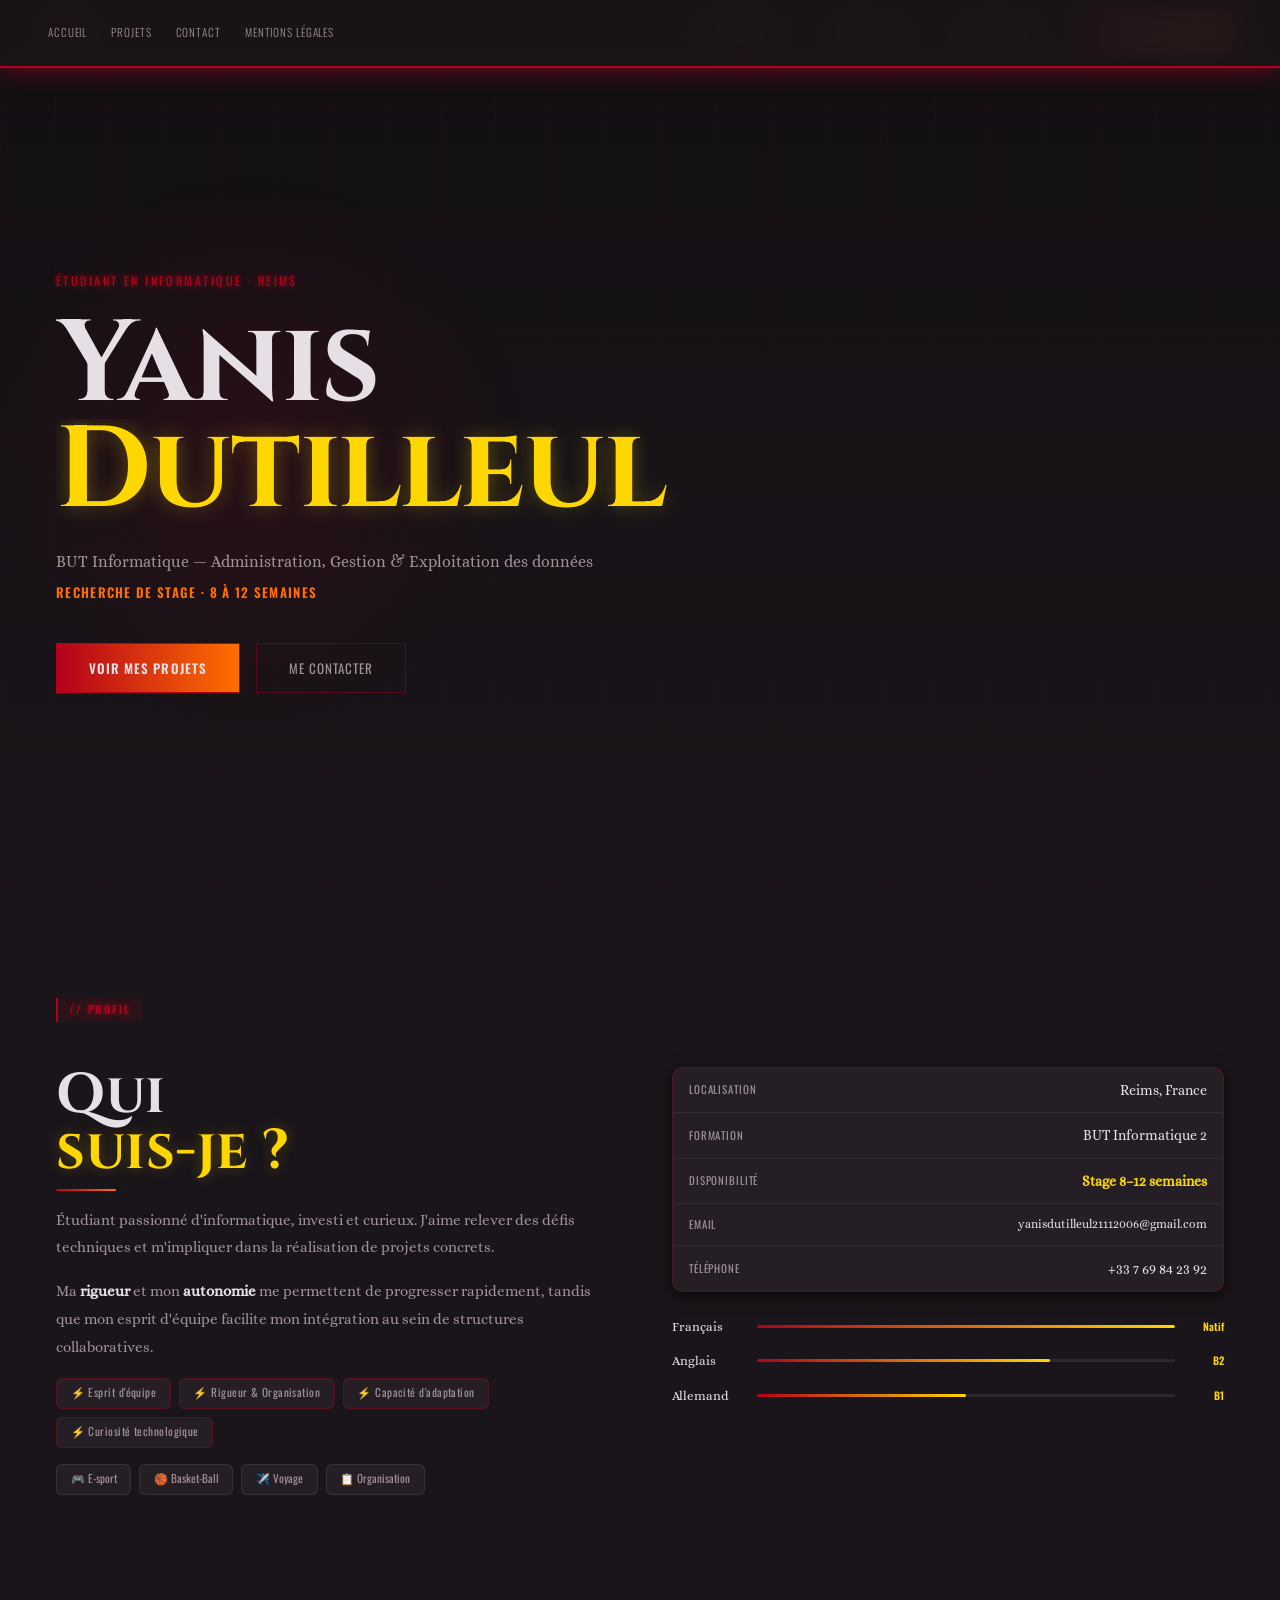
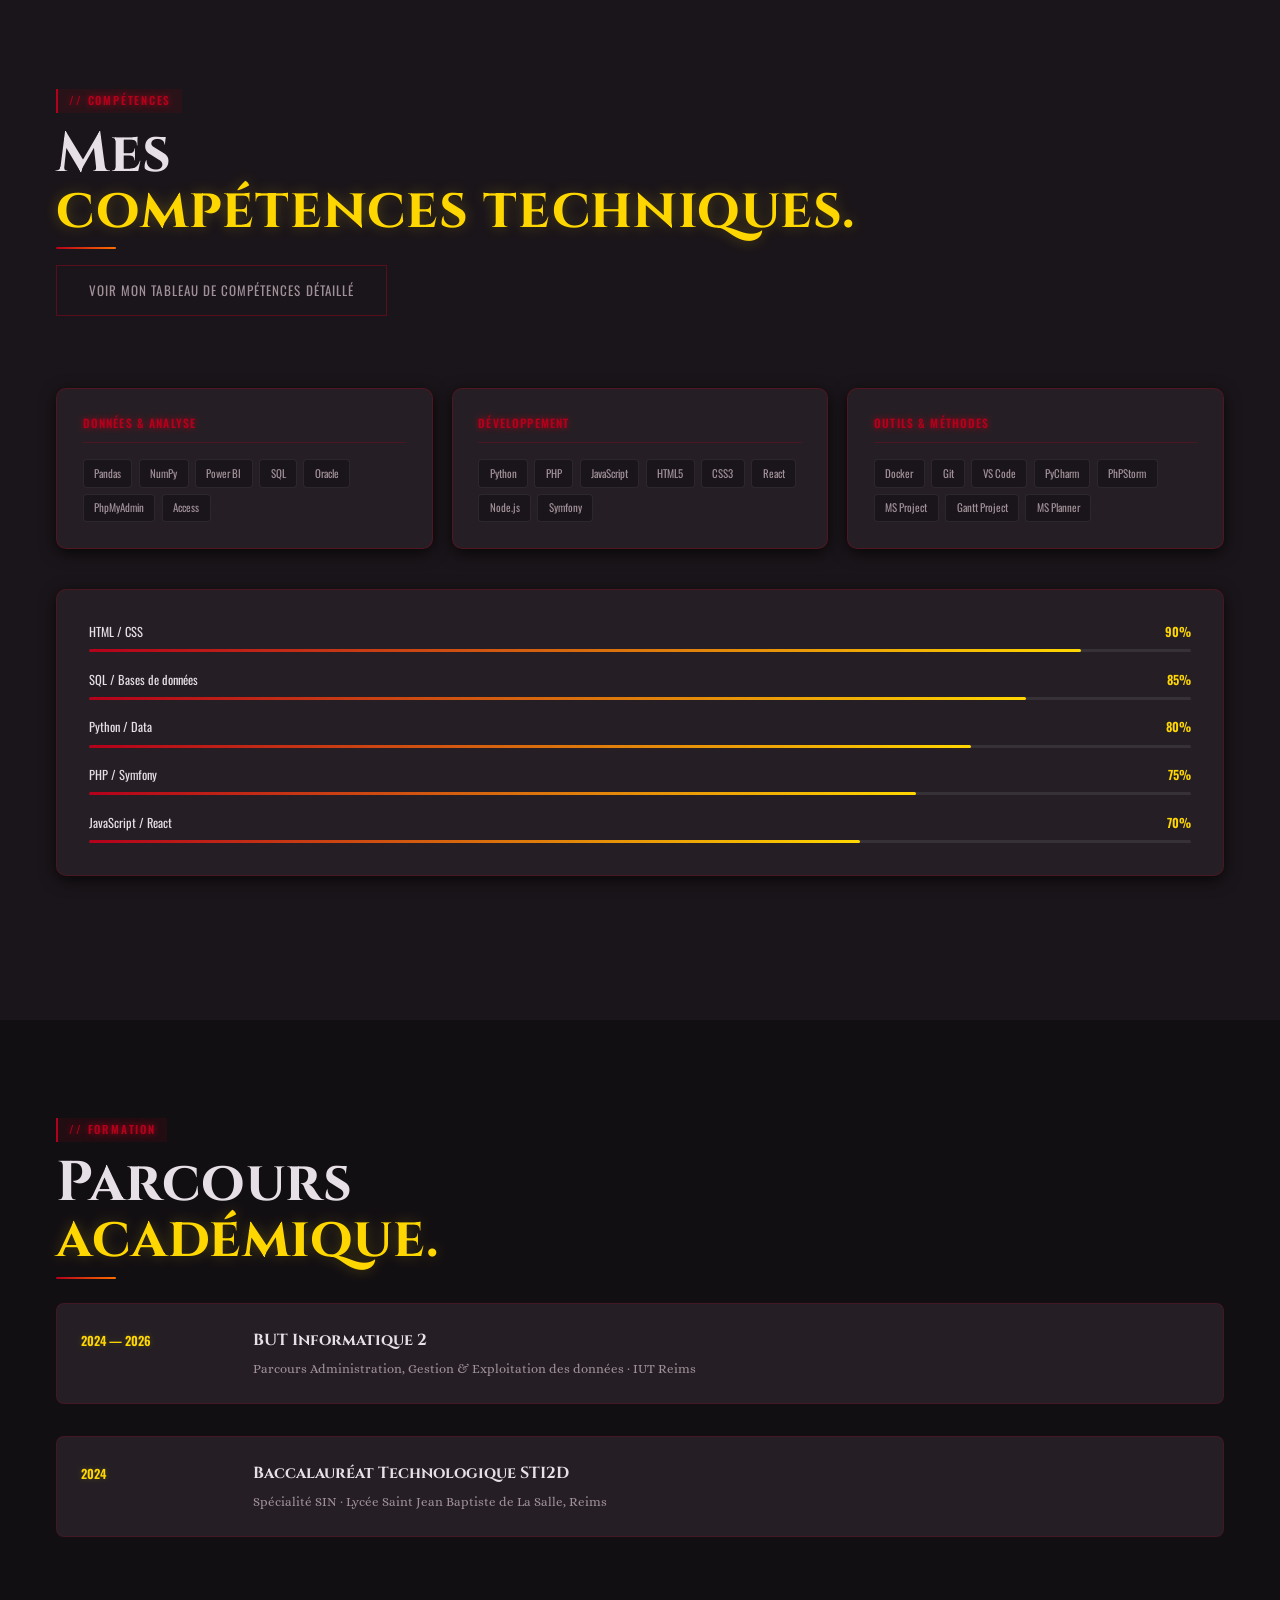
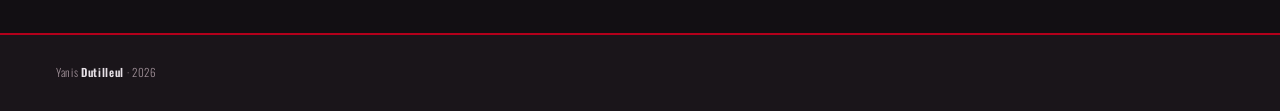
==== index.html @ 41f5558a "Update index.html" ====
<!DOCTYPE html>
<html lang="fr">
<head>
  <meta charset="UTF-8" />
  <meta name="google-site-verification" content="TmmiE5WnkHJF2FdghV4OZSdoodd4v6s-AmvVGoYvjyQ" />
  <meta name="viewport" content="width=device-width, initial-scale=1.0" />
  <title>Yanis Dutilleul — Accueil</title>
  <link href="https://fonts.googleapis.com/css2?family=Cinzel:wght@400;700&family=Oswald:wght@300;400;600&family=Alice&display=swap" rel="stylesheet" />
  <link rel="icon" type="image/x-icon" href="Logo Yanis-Photoroom.png">
  <link rel="stylesheet" href="style.css" />
</head>
<body>

  <!-- MOBILE NAV -->
  <div class="mobile-nav" id="mobileNav">
    <button class="mobile-close" id="mobileClose">✕</button>
    <a href="index.html" class="active">Accueil</a>
    <a href="projets.html">Projets</a>
    <a href="contact.html">Contact</a>
  </div>

  <!-- NAV -->
  <nav id="navbar">
    <a href="index.html" class="nav-logo">YD</a>
    <ul class="nav-links">
      <li><a href="index.html" class="active">Accueil</a></li>
      <li><a href="projets.html">Projets</a></li>
      <li><a href="contact.html">Contact</a></li>
    </ul>
    <a href="contact.html" class="nav-cta">Me recruter</a>
    <button class="hamburger" id="hamburger" aria-label="Menu">
      <span></span><span></span><span></span>
    </button>
  </nav>

  <!-- ═══ HERO ═══ -->
  <section id="hero">
    <div class="hero-inner">
      <p class="hero-kicker">Étudiant en informatique · Reims</p>
      <h1>
        <span class="line-wrap"><span class="reveal-word">Yanis</span></span>
        <span class="line-wrap"><span class="reveal-word delay-1">Dutilleul</span></span>
      </h1>
      <p class="hero-role">BUT Informatique — Administration, Gestion &amp; Exploitation des données</p>
      <p class="hero-seek">Recherche de stage · 8 à 12 semaines</p>
      <div class="hero-actions">
        <a href="projets.html" class="btn-fill">Voir mes projets</a>
        <a href="contact.html" class="btn-outline">Me contacter</a>
      </div>
    </div>
  </section>

  <!-- ═══ PROFIL ═══ -->
  <section id="about">
    <div class="section-tag">// Profil</div>
    <div class="about-grid">
      <div class="about-left reveal">
        <h2>Qui<br><em>suis-je ?</em></h2>
        <p>Étudiant passionné d'informatique, investi et curieux. J'aime relever des défis techniques et m'impliquer dans la réalisation de projets concrets.</p>
        <p>Ma <strong>rigueur</strong> et mon <strong>autonomie</strong> me permettent de progresser rapidement, tandis que mon esprit d'équipe facilite mon intégration au sein de structures collaboratives.</p>
        <div class="soft-skills">
          <span>⚡ Esprit d'équipe</span>
          <span>⚡ Rigueur &amp; Organisation</span>
          <span>⚡ Capacité d'adaptation</span>
          <span>⚡ Curiosité technologique</span>
        </div>
        <div class="interests">
          <span>🎮 E-sport</span>
          <span>🏀 Basket-Ball</span>
          <span>✈️ Voyage</span>
          <span>📋 Organisation</span>
        </div>
      </div>

      <div class="about-right reveal">
        <div class="info-table">
          <div class="info-row">
            <span class="info-k">Localisation</span>
            <span class="info-v">Reims, France</span>
          </div>
          <div class="info-row">
            <span class="info-k">Formation</span>
            <span class="info-v">BUT Informatique 2</span>
          </div>
          <div class="info-row">
            <span class="info-k">Disponibilité</span>
            <span class="info-v gold">Stage 8–12 semaines</span>
          </div>
          <div class="info-row">
            <span class="info-k">Email</span>
            <span class="info-v small">yanisdutilleul21112006@gmail.com</span>
          </div>
          <div class="info-row">
            <span class="info-k">Téléphone</span>
            <span class="info-v">+33 7 69 84 23 92</span>
          </div>
        </div>
        <div class="langs">
          <div class="lang-row">
            <span>Français</span>
            <div class="lang-track"><div class="lang-bar" data-w="100"></div></div>
            <span class="lang-lvl">Natif</span>
          </div>
          <div class="lang-row">
            <span>Anglais</span>
            <div class="lang-track"><div class="lang-bar" data-w="70"></div></div>
            <span class="lang-lvl">B2</span>
          </div>
          <div class="lang-row">
            <span>Allemand</span>
            <div class="lang-track"><div class="lang-bar" data-w="50"></div></div>
            <span class="lang-lvl">B1</span>
          </div>
        </div>
      </div>
    </div>
  </section>

  <!-- ═══ COMPÉTENCES ═══ -->
  <section id="skills">
    <div class="section-tag">// Compétences</div>
    <h2 class="reveal">Mes<br><em>compétences techniques.</em></h2>
    <a href="https://docs.google.com/spreadsheets/d/1V5MSTwOdySupA17iOOHL-KxqkTmcdY-EEjulKrXPCmY/edit?usp=sharing" target="_blank" class="btn-outline reveal" style="margin-bottom: 2.5rem; display: inline-block;">Voir mon tableau de compétences détaillé</a>
    <div class="skills-grid">
      <div class="skill-bloc reveal">
        <div class="skill-bloc-title">Données &amp; Analyse</div>
        <div class="tags-wrap">
          <span>Pandas</span><span>NumPy</span><span>Power BI</span>
          <span>SQL</span><span>Oracle</span><span>PhpMyAdmin</span><span>Access</span>
        </div>
      </div>
      <div class="skill-bloc reveal">
        <div class="skill-bloc-title">Développement</div>
        <div class="tags-wrap">
          <span>Python</span><span>PHP</span><span>JavaScript</span>
          <span>HTML5</span><span>CSS3</span><span>React</span>
          <span>Node.js</span><span>Symfony</span>
        </div>
      </div>
      <div class="skill-bloc reveal">
        <div class="skill-bloc-title">Outils &amp; Méthodes</div>
        <div class="tags-wrap">
          <span>Docker</span><span>Git</span><span>VS Code</span>
          <span>PyCharm</span><span>PhPStorm</span><span>MS Project</span>
          <span>Gantt Project</span><span>MS Planner</span>
        </div>
      </div>
    </div>
    <div class="bars reveal">
      <div class="bar-item">
        <div class="bar-meta"><span>HTML / CSS</span><span class="bar-pct">90%</span></div>
        <div class="bar-track"><div class="bar-fill" data-w="90"></div></div>
      </div>
      <div class="bar-item">
        <div class="bar-meta"><span>SQL / Bases de données</span><span class="bar-pct">85%</span></div>
        <div class="bar-track"><div class="bar-fill" data-w="85"></div></div>
      </div>
      <div class="bar-item">
        <div class="bar-meta"><span>Python / Data</span><span class="bar-pct">80%</span></div>
        <div class="bar-track"><div class="bar-fill" data-w="80"></div></div>
      </div>
      <div class="bar-item">
        <div class="bar-meta"><span>PHP / Symfony</span><span class="bar-pct">75%</span></div>
        <div class="bar-track"><div class="bar-fill" data-w="75"></div></div>
      </div>
      <div class="bar-item">
        <div class="bar-meta"><span>JavaScript / React</span><span class="bar-pct">70%</span></div>
        <div class="bar-track"><div class="bar-fill" data-w="70"></div></div>
      </div>
    </div>
  </section>

  <!-- ═══ FORMATION ═══ -->
  <section id="formation">
    <div class="section-tag">// Formation</div>
    <h2 class="reveal">Parcours<br><em>académique.</em></h2>
    <div class="form-list">
      <div class="form-item reveal">
        <span class="form-year">2024 — 2026</span>
        <div>
          <div class="form-title">BUT Informatique 2</div>
          <div class="form-sub">Parcours Administration, Gestion &amp; Exploitation des données · IUT Reims</div>
        </div>
      </div>
      <div class="form-item reveal">
        <span class="form-year">2024</span>
        <div>
          <div class="form-title">Baccalauréat Technologique STI2D</div>
          <div class="form-sub">Spécialité SIN · Lycée Saint Jean Baptiste de La Salle, Reims</div>
        </div>
      </div>
    </div>
  </section>

  <!-- FOOTER -->
  <footer>
    <span>Yanis <strong>Dutilleul</strong> · 2026</span>
    <nav class="footer-nav">
      <a href="index.html">Accueil</a>
      <a href="projets.html">Projets</a>
      <a href="contact.html">Contact</a>
      <a href="#" id="openLegal">Mentions Légales</a>
    </nav>
  </footer>

  <!-- MODAL MENTIONS LÉGALES -->
  <div class="modal-overlay" id="legalModal">
    <div class="modal-content">
      <button class="modal-close" id="closeLegal">✕</button>
      <h2>Éditeur du site</h2>
      <p><strong>Nom :</strong> Yanis Dutilleul</p>
      <p><strong>Adresse e-mail :</strong> yanisdutilleul21112006@gmail.com</p>
      <p><strong>Statut :</strong> Étudiant</p>

      <h2>Hébergement</h2>
      <p>Ce site est hébergé par <strong>Vercel Inc.</strong></p>
      <p><strong>Adresse :</strong> 440 N Barranca Ave #4133, Covina, CA 91723, USA</p>
      <p><strong>Site web :</strong> <a href="https://yanis-dut.vercel.app" target="_blank">yanis-dut.vercel.app</a></p>

      <h2>Propriété intellectuelle</h2>
      <p>L'ensemble de ce site relève de la législation française et internationale sur le droit d'auteur et la propriété intellectuelle. Tous les droits de reproduction sont réservés.</p>

      <h2>Données personnelles</h2>
      <p>Ce site ne collecte aucune donnée personnelle identifiable de ses visiteurs. Aucune information n'est stockée à des fins de suivi ou d'analyse.</p>
    </div>
  </div>

  <script src="script.js"></script>
</body>
</html>
---- style.css ----
/* ════════════════════════════════════
   YANIS DUTILLEUL — style.css
   Palette : Lost Ark (rouge, doré, fond sombre)
════════════════════════════════════ */

*, *::before, *::after { box-sizing: border-box; margin: 0; padding: 0; }

:root {
  --primary:   #b3001b;
  --gold:      #ffd700;
  --accent:    #ff6f00;
  --bg:        #120f13; /* Dark background */
  --card:      #1a151a; /* Slightly lighter dark for cards */
  --input-bg:  #251f25; /* Even lighter dark for inputs */
  --border:    #b3001b;
  --text:      #e6e0e6;
  --muted:     #a09098;
  --shadow:    rgba(0,0,0,0.7); /* Dark shadow */
  --cinzel:    'Cinzel', serif;
  --oswald:    'Oswald', sans-serif;
  --alice:     'Alice', serif;

  /* Alpha colors based on primary */
  --primary-alpha-03: rgba(179,0,27,.03);
  --primary-alpha-04: rgba(179,0,27,.04);
  --primary-alpha-06: rgba(179,0,27,.06);
  --primary-alpha-08: rgba(179,0,27,.08);
  --primary-alpha-10: rgba(179,0,27,.1);
  --primary-alpha-12: rgba(179,0,27,.12);
  --primary-alpha-15: rgba(179,0,27,.15);
  --primary-alpha-20: rgba(179,0,27,.2);
  --primary-alpha-25: rgba(179,0,27,.25);
  --primary-alpha-30: rgba(179,0,27,.3);
  --primary-alpha-35: rgba(179,0,27,.35);
  --primary-alpha-40: rgba(179,0,27,.4);
  --primary-alpha-45: rgba(179,0,27,.45);
  --primary-alpha-80: rgba(179,0,27,.8);

  /* Alpha colors based on gold */
  --gold-alpha-08: rgba(255,215,0,.08);
  --gold-alpha-10: rgba(255,215,0,.1);
  --gold-alpha-15: rgba(255,215,0,.15);
  --gold-alpha-20: rgba(255,215,0,.2);
  --gold-alpha-25: rgba(255,215,0,.25);
  --gold-alpha-30: rgba(255,215,0,.3);
  --gold-alpha-35: rgba(255,215,0,.35);
  --gold-alpha-60: rgba(255,215,0,.6);

  /* Alpha colors based on accent */
  --accent-alpha-08: rgba(255,111,0,.08);
  --accent-alpha-10: rgba(255,111,0,.1);
  --accent-alpha-15: rgba(255,111,0,.15);
  --accent-alpha-25: rgba(255,111,0,.25);

  /* Alpha colors based on text/white */
  --text-alpha-06: rgba(255,255,255,.06);
  --text-alpha-08: rgba(255,255,255,.08);
  --text-alpha-10: rgba(255,255,255,.1);
  --text-alpha-90: rgba(255,255,255,.9);

  /* Alpha colors based on black */
  --black-alpha-15: rgba(0,0,0,.15);
  --black-alpha-20: rgba(0,0,0,.2);
  --black-alpha-30: rgba(0,0,0,.3);
  --black-alpha-50: rgba(0,0,0,.5);
  --black-alpha-60: rgba(0,0,0,.6);
  --black-alpha-70: rgba(0,0,0,.7);
  --black-alpha-80: rgba(0,0,0,.8);

  /* Specific component colors */
  --body-overlay-gradient: radial-gradient(ellipse 80% 60% at 50% 0%, var(--primary-alpha-08) 0%, transparent 60%);
  --nav-bg: #1a1418ee;
  --nav-shadow: 0 2px 24px var(--primary-alpha-30);
  --nav-link-color: #d4c8cc;
  --nav-link-hover-bg: var(--primary-alpha-10);
  --cta-text-color: #fff;

  --hero-bg-gradient: linear-gradient(180deg, var(--bg) 0%, var(--card) 100%);
  --hero-halo-gradient: radial-gradient(circle, var(--primary-alpha-12) 0%, transparent 65%);
  --hero-grid-image: linear-gradient(var(--primary-alpha-04) 1px, transparent 1px), linear-gradient(90deg, var(--primary-alpha-04) 1px, transparent 1px);

  --section-tag-bg: var(--primary-alpha-10);

  --info-table-border: var(--primary-alpha-30);
  --info-row-border: var(--text-alpha-06);
  --track-bg: var(--text-alpha-08);

  --soft-skills-border: var(--primary-alpha-35);
  --interests-border: var(--text-alpha-08);

  --proj-item-border: var(--primary-alpha-25);
  --proj-item-hover-bg: var(--primary-alpha-04);
  --proj-num-color: var(--primary-alpha-20);

  --ptag-primary-bg: var(--primary-alpha-15);
  --ptag-primary-border: var(--primary-alpha-30);
  --ptag-gold-bg: var(--gold-alpha-10);
  --ptag-gold-border: var(--gold-alpha-25);
  --ptag-accent-bg: var(--accent-alpha-10);
  --ptag-accent-border: var(--accent-alpha-25);

  --proj-stack-border: var(--text-alpha-10);

  --skill-bloc-border: var(--primary-alpha-30);
  --skill-bloc-hover-shadow: 0 6px 24px var(--primary-alpha-25);
  --skill-bloc-title-border: var(--primary-alpha-25);
  --tags-wrap-border: var(--text-alpha-08);

  --bars-border: var(--primary-alpha-25);

  --formation-border-top: var(--primary-alpha-25);
  --form-item-border: var(--primary-alpha-20);

  --contact-halo-gradient: radial-gradient(circle at 50% 50%, var(--primary-alpha-06) 0%, transparent 65%);
  --cta-link-border: var(--primary-alpha-35);
  --cta-link-primary-hover-shadow: 0 6px 20px var(--primary-alpha-45);

  --page-header-bg-gradient: linear-gradient(180deg, var(--bg) 0%, var(--card) 100%);
  --page-header-grid-image: linear-gradient(var(--primary-alpha-04) 1px, transparent 1px), linear-gradient(90deg, var(--primary-alpha-04) 1px, transparent 1px);
  --page-header-halo-gradient: radial-gradient(circle, var(--primary-alpha-10) 0%, transparent 65%);
  --page-header-border-bottom: var(--primary-alpha-25);

  --proj-card-img-border: var(--primary-alpha-30);
  --proj-card-img-shadow: 0 8px 32px var(--black-alpha-60);
  --proj-card-img-filter: brightness(.9);
  --proj-card-img-hover-filter: brightness(1);
  --proj-card-img-overlay-gradient: linear-gradient(180deg, transparent 50%, var(--primary-alpha-35) 100%);
  --proj-card-num-color: var(--text-alpha-90);
  --proj-card-num-shadow: 0 2px 8px var(--black-alpha-80);

  --cv-frame-border: var(--primary-alpha-35);
  --cv-frame-shadow: 0 12px 40px var(--black-alpha-70);
  --iframe-bg: #fff;
  --cv-frame-overlay-gradient: linear-gradient(180deg, transparent 70%, var(--black-alpha-50) 100%);
  --cv-open-btn-bg: var(--primary-alpha-80);

  --contact-card-border: var(--primary-alpha-20);
  --contact-dispo-border: var(--gold-alpha-20);
  --form-input-border: var(--primary-alpha-25);
  --placeholder-color: rgba(160,144,152,.5);

  --linkedin-color: #0a66c2;
  --linkedin-bg: rgba(10,102,194,.15);
  --linkedin-shadow: 0 0 12px rgba(10,102,194,.25);
  --linkedin-hover-color: #3b8fe8;
}

html { scroll-behavior: smooth; }

body {
  background: var(--bg);
  color: var(--text);
  font-family: var(--alice);
  overflow-x: hidden;
  line-height: 1.6;
  position: relative;
}

/* Overlay texture */
body::before {
  content: '';
  position: fixed; inset: 0;
  background: var(--body-overlay-gradient);
  pointer-events: none; z-index: 0;
}

::-webkit-scrollbar { width: 4px; }
::-webkit-scrollbar-track { background: var(--bg); }
::-webkit-scrollbar-thumb { background: linear-gradient(var(--primary), var(--accent)); border-radius: 2px; }

/* ════════════════════════════════════
   NAVIGATION
════════════════════════════════════ */
nav {
  position: fixed; top: 0; left: 0; right: 0; z-index: 100;
  display: flex;
  align-items: center;
  gap: 1.5rem;
  padding: 0 3rem;
  height: 68px; /* Default height */
  background: var(--nav-bg);
  backdrop-filter: blur(14px);
  border-bottom: 2px solid var(--primary);
  box-shadow: var(--nav-shadow);
  transition: height .3s;
}
nav.scrolled { height: 54px; }

.nav-logo {
  font-family: var(--cinzel); font-size: 1.3rem; font-weight: 700;
  color: var(--primary); text-decoration: none; letter-spacing: .1em;
  text-shadow: 0 0 12px var(--primary);
  white-space: nowrap;
}

.nav-links {
  display: flex; gap: 0; list-style: none;
  justify-content: center;
  margin-left: auto; /* Pousse les liens et les boutons vers la droite */
}
.nav-links li a {
  font-family: var(--oswald); font-size: 1rem; font-weight: 500;
  color: var(--nav-link-color); text-decoration: none;
  letter-spacing: .16em; text-transform: uppercase;
  padding: 0 1.8rem;
  height: 68px; display: flex; align-items: center;
  transition: color .2s, background .2s;
  position: relative;
}
.nav-links li a::after {
  content: ''; position: absolute; bottom: 0; left: 1.8rem; right: 1.8rem;
  height: 2px;
  background: linear-gradient(90deg, var(--primary), var(--accent));
  transform: scaleX(0); transform-origin: center;
  transition: transform .25s ease;
}
.nav-links li a:hover {
  color: var(--text);
  background: var(--nav-link-hover-bg);
}
.nav-links li a.active {
  color: var(--gold);
  text-shadow: 0 0 10px var(--gold-alpha-35);
}
.nav-links li a:hover::after,
.nav-links li a.active::after { transform: scaleX(1); }

.nav-cta {
  font-family: var(--oswald); font-size: .85rem; font-weight: 600;
  letter-spacing: .1em; text-transform: uppercase;
  padding: .65rem 1.5rem;
  background: linear-gradient(90deg, var(--primary), var(--accent)); /* Keep as gradient */
  color: var(--cta-text-color); text-decoration: none;
  border: 1px solid var(--primary);
  white-space: nowrap;
  transition: transform .2s, box-shadow .2s;
}
.nav-cta:hover {
  transform: translateY(-2px);
  box-shadow: 0 6px 18px var(--primary-alpha-50); /* Adjusted alpha */
}

.hamburger {
  display: none; flex-direction: column; gap: 5px;
  background: none; border: none; cursor: pointer; padding: 4px;
}
.hamburger span { width: 22px; height: 2px; background: var(--text); display: block; transition: .3s; }

/* MOBILE NAV */
.mobile-nav {
  position: fixed; inset: 0; background: var(--bg); z-index: 200;
  display: flex; flex-direction: column; align-items: center; justify-content: center;
  gap: 2rem; transform: translateX(100%);
  transition: transform .4s cubic-bezier(.16,1,.3,1);
  border-left: 2px solid var(--border);
}
.mobile-nav.open { transform: translateX(0); }
.mobile-nav a {
  font-family: var(--cinzel); font-size: 1.8rem; font-weight: 700;
  color: var(--text); text-decoration: none; transition: color .2s, text-shadow .2s;
}
.mobile-nav a:hover { color: var(--primary); text-shadow: 0 0 10px var(--primary); }
.mobile-close {
  position: absolute; top: 1.5rem; right: 1.5rem;
  font-size: 1.3rem; color: var(--muted);
  background: none; border: none; cursor: pointer; font-family: var(--oswald);
}

/* ════════════════════════════════════
   HERO
════════════════════════════════════ */
#hero {
  min-height: 100vh;
  display: flex; flex-direction: column; justify-content: center;
  padding: 9rem 3.5rem 5rem;
  position: relative; overflow: hidden;
  background: var(--hero-bg-gradient);
}

/* Halo rouge derrière le nom */
#hero::after {
  content: '';
  position: absolute; left: -50px; top: 50%; transform: translateY(-50%);
  width: 600px; height: 600px; border-radius: 50%; /* Keep size */
  background: var(--hero-halo-gradient);
  pointer-events: none;
}

/* Grille fine */
#hero::before {
  content: '';
  position: absolute; inset: 0;
  background-image: var(--hero-grid-image);
  background-size: 55px 55px;
}

.hero-kicker {
  font-family: var(--oswald); font-size: .76rem; font-weight: 400;
  color: var(--primary); letter-spacing: .2em; text-transform: uppercase;
  margin-bottom: 1.4rem;
  opacity: 0; animation: up .6s .1s forwards;
  text-shadow: 0 0 6px var(--primary);
}

h1 {
  font-family: var(--cinzel);
  font-size: clamp(3.8rem, 9vw, 8rem);
  font-weight: 700; line-height: .92; letter-spacing: -.01em;
  margin-bottom: 1.5rem; color: var(--text);
  position: relative; z-index: 1;
}
.line-wrap { display: block; overflow: hidden; }
.reveal-word {
  display: inline-block; transform: translateY(110%);
  animation: slideUp .85s cubic-bezier(.16,1,.3,1) forwards;
}
.delay-1 { animation-delay: .14s; }
/* Dutilleul en doré */
.line-wrap:last-child .reveal-word {
  color: var(--gold);
  text-shadow: 0 0 20px rgba(255,215,0,.3);
}

.hero-role {
  font-family: var(--alice); font-size: 1rem; color: var(--muted); line-height: 1.6;
  margin-bottom: .5rem; position: relative; z-index: 1;
  opacity: 0; animation: up .6s .4s forwards;
}
.hero-seek {
  font-family: var(--oswald); font-size: .82rem; font-weight: 600;
  color: var(--accent); letter-spacing: .1em; text-transform: uppercase;
  margin-bottom: 2.5rem; position: relative; z-index: 1;
  opacity: 0; animation: up .6s .5s forwards;
}

.hero-actions {
  display: flex; gap: 1rem; flex-wrap: wrap;
  position: relative; z-index: 1;
  opacity: 0; animation: up .6s .65s forwards;
}
.btn-fill {
  padding: .85rem 2rem;
  background: linear-gradient(90deg, var(--primary), var(--accent));
  color: var(--text); font-family: var(--oswald); font-size: .82rem; font-weight: 600;
  letter-spacing: .08em; text-transform: uppercase; text-decoration: none;
  border: 1px solid var(--primary);
  transition: transform .2s, box-shadow .2s;
}
.btn-fill:hover { transform: translateY(-2px); box-shadow: 0 8px 24px var(--primary-alpha-45); }

.btn-outline {
  padding: .85rem 2rem;
  border: 1px solid var(--primary-alpha-40); color: var(--muted);
  font-family: var(--oswald); font-size: .82rem; font-weight: 400;
  letter-spacing: .08em; text-transform: uppercase; text-decoration: none;
  transition: border-color .2s, color .2s; /* Keep transition */
}
.btn-outline:hover { border-color: var(--gold); color: var(--gold); }

.hero-badge {
  position: absolute; bottom: 2.5rem; left: 3.5rem;
  display: flex; align-items: center; gap: 1rem;
  font-family: var(--oswald); font-size: .65rem; font-weight: 400;
  color: var(--muted); letter-spacing: .2em; text-transform: uppercase;
  opacity: 0; animation: up .6s 1s forwards;
}
.badge-dot { color: var(--gold); }

/* ════════════════════════════════════
   SECTIONS COMMUNES
════════════════════════════════════ */
section { padding: 6rem 3.5rem; position: relative; z-index: 1; }
#about    { background: var(--card); }
#projects { background: var(--bg); }
#skills   { background: var(--card); }
#contact  { background: var(--bg); }

.section-tag {
  display: inline-block;
  font-family: var(--oswald); font-size: .7rem; font-weight: 600;
  color: var(--primary); letter-spacing: .16em; text-transform: uppercase;
  margin-bottom: .8rem;
  padding: .2rem .7rem;
  background: var(--section-tag-bg);
  border-left: 2px solid var(--primary);
  text-shadow: 0 0 6px var(--primary);
}

h2 {
  font-family: var(--cinzel);
  font-size: clamp(2rem, 5vw, 3.5rem);
  font-weight: 700; line-height: 1.0; letter-spacing: .01em;
  margin-bottom: 1rem; color: var(--text);
}
h2 em { font-style: normal; color: var(--gold); text-shadow: 0 0 14px rgba(255,215,0,.25); }
/* Keep gradient for underline */
h2::after {
  content: ''; display: block; width: 60px; height: 2px;
  background: linear-gradient(90deg, var(--primary), var(--accent));
  margin-top: .6rem; border-radius: 2px;
}

.section-desc {
  font-family: var(--alice); font-size: .92rem; color: var(--muted);
  line-height: 1.7; max-width: 520px; margin-bottom: 3.5rem;
}

.reveal { opacity: 0; transform: translateY(20px); transition: opacity .6s, transform .6s; }
.reveal.visible { opacity: 1; transform: translateY(0); }

/* ════════════════════════════════════
   ABOUT
════════════════════════════════════ */
.about-grid {
  display: grid; grid-template-columns: 1fr 1fr;
  gap: 4rem; margin-top: 2rem; align-items: start;
}

.about-left p {
  font-family: var(--alice); font-size: .94rem; color: var(--muted);
  line-height: 1.85; margin-bottom: 1rem;
}
.about-left strong { color: var(--text); }
strong.gold { color: var(--gold); }

.info-table {
  background: var(--input-bg); border: 1px solid var(--info-table-border);
  border-radius: 10px; overflow: hidden; margin-bottom: 1.5rem;
  box-shadow: 0 4px 16px var(--shadow);
}
.info-row {
  display: flex; justify-content: space-between; align-items: center;
  padding: .7rem 1rem; border-bottom: 1px solid var(--info-row-border);
}
.info-row:last-child { border-bottom: none; }
.info-k {
  font-family: var(--oswald); font-size: .68rem; font-weight: 400;
  color: var(--muted); letter-spacing: .08em; text-transform: uppercase;
}
.info-v { font-family: var(--alice); font-size: .86rem; color: var(--text); }
.info-v.gold { color: var(--gold); font-weight: 700; }
.info-v.small { font-size: .74rem; }

.langs { margin-bottom: 1.5rem; display: flex; flex-direction: column; gap: .85rem; }
.lang-row {
  display: grid; grid-template-columns: 72px 1fr 36px;
  align-items: center; gap: .8rem;
  font-family: var(--alice); font-size: .82rem; color: var(--text);
}
.lang-track { height: 3px; background: var(--track-bg); border-radius: 2px; overflow: hidden; }
.lang-bar {
  height: 100%; width: 0; border-radius: 2px;
  background: linear-gradient(90deg, var(--primary), var(--gold));
  transition: width 1s cubic-bezier(.16,1,.3,1);
}
.lang-lvl { font-family: var(--oswald); font-size: .66rem; font-weight: 600; color: var(--gold); text-align: right; }

.soft-skills { display: flex; flex-wrap: wrap; gap: .5rem; margin-bottom: 1rem; }
.soft-skills span {
  font-family: var(--oswald); font-size: .7rem; font-weight: 400;
  padding: .35rem .85rem;
  background: var(--input-bg); border: 1px solid var(--soft-skills-border);
  color: var(--muted); letter-spacing: .04em; border-radius: 6px;
  transition: border-color .2s, color .2s, box-shadow .2s;
}
.soft-skills span:hover { border-color: var(--gold); color: var(--gold); box-shadow: 0 0 8px var(--gold-alpha-20); }

.interests { display: flex; flex-wrap: wrap; gap: .5rem; }
.interests span {
  font-family: var(--oswald); font-size: .7rem; font-weight: 400;
  padding: .35rem .85rem;
  background: var(--input-bg); border: 1px solid var(--interests-border);
  color: var(--muted); border-radius: 6px;
  transition: border-color .2s, color .2s;
}
.interests span:hover { border-color: var(--accent); color: var(--accent); }

/* ════════════════════════════════════
   PROJECTS
════════════════════════════════════ */
.projects-list { display: flex; flex-direction: column; margin-top: 2rem; }

.proj-item {
  display: grid; grid-template-columns: 64px 1fr;
  gap: 2rem; padding: 2.5rem 0;
  border-top: 1px solid var(--proj-item-border);
  transition: background .2s;
}
.proj-item:last-child { border-bottom: 1px solid var(--proj-item-border); }
.proj-item:hover { background: var(--proj-item-hover-bg); }

.proj-num {
  font-family: var(--cinzel); font-size: 2.2rem; font-weight: 700; /* Keep font styles */
  color: var(--proj-num-color); line-height: 1; padding-top: .3rem;
  transition: color .2s, text-shadow .2s;
}
.proj-item:hover .proj-num { color: var(--primary); text-shadow: 0 0 10px var(--primary); }

.proj-tags { display: flex; gap: .4rem; flex-wrap: wrap; margin-bottom: .8rem; }
.ptag {
  font-family: var(--oswald); font-size: .62rem; font-weight: 600;
  padding: .2rem .6rem; letter-spacing: .06em; text-transform: uppercase; border-radius: 4px;
}
.ptag:nth-child(1) { background: var(--ptag-primary-bg); color: var(--primary); border: 1px solid var(--ptag-primary-border); }
.ptag:nth-child(2) { background: var(--ptag-gold-bg);  color: var(--gold);    border: 1px solid var(--ptag-gold-border); }
.ptag:nth-child(3) { background: var(--ptag-accent-bg);  color: var(--accent);  border: 1px solid var(--ptag-accent-border); }

.proj-body h3 {
  font-family: var(--cinzel); font-size: 1.3rem; font-weight: 700;
  color: var(--text); margin-bottom: .7rem;
}
.proj-body p {
  font-family: var(--alice); font-size: .88rem; color: var(--muted);
  line-height: 1.8; margin-bottom: 1.1rem; max-width: 620px;
}

.proj-stack { display: flex; flex-wrap: wrap; gap: .4rem; margin-bottom: .9rem; }
.proj-stack span {
  font-family: var(--oswald); font-size: .65rem; font-weight: 400;
  padding: .22rem .6rem;
  background: var(--input-bg); border: 1px solid var(--proj-stack-border);
  color: var(--muted); border-radius: 4px;
  transition: border-color .2s, color .2s;
}
.proj-stack span:hover { border-color: var(--gold); color: var(--gold); }

.proj-link { /* Keep font styles */
  font-family: var(--oswald); font-size: .78rem; font-weight: 600;
  color: var(--gold); text-decoration: none; letter-spacing: .04em;
  text-shadow: 0 0 8px rgba(255,215,0,.3);
  transition: opacity .2s;
}
.proj-link:hover { opacity: .7; }

/* ════════════════════════════════════
   SKILLS
════════════════════════════════════ */
.skills-grid {
  display: grid; grid-template-columns: repeat(3, 1fr);
  gap: 1.2rem; margin: 2rem 0 2.5rem;
}

.skill-bloc {
  background: var(--input-bg);
  border: 1px solid var(--skill-bloc-border);
  border-radius: 10px; padding: 1.6rem;
  box-shadow: 0 4px 16px var(--shadow);
  transition: border-color .2s, box-shadow .2s;
}
.skill-bloc:hover {
  border-color: var(--primary);
  box-shadow: 0 6px 24px var(--skill-bloc-hover-shadow);
}

.skill-bloc-title {
  font-family: var(--oswald); font-size: .72rem; font-weight: 600;
  letter-spacing: .1em; text-transform: uppercase;
  color: var(--primary); text-shadow: 0 0 6px var(--primary);
  margin-bottom: 1rem; padding-bottom: .6rem;
  border-bottom: 1px solid var(--skill-bloc-title-border);
}

.tags-wrap { display: flex; flex-wrap: wrap; gap: .4rem; }
.tags-wrap span {
  font-family: var(--oswald); font-size: .68rem; font-weight: 400;
  padding: .28rem .65px; padding: .28rem .65rem;
  background: var(--card); border: 1px solid var(--tags-wrap-border);
  color: var(--muted); border-radius: 4px; transition: all .2s;
}
.tags-wrap span:hover { border-color: var(--gold); color: var(--gold); box-shadow: 0 0 6px var(--gold-alpha-15); }

/* Barres */
.bars {
  display: flex; flex-direction: column; gap: 1.1rem;
  background: var(--input-bg); border: 1px solid var(--bars-border);
  padding: 2rem; border-radius: 10px; margin-bottom: 3rem;
  box-shadow: 0 4px 16px var(--shadow);
}
.bar-meta {
  display: flex; justify-content: space-between;
  font-family: var(--oswald); font-size: .78rem; font-weight: 400;
  color: var(--text); margin-bottom: .45rem;
}
.bar-pct { color: var(--gold); font-weight: 600; }
.bar-track { height: 3px; background: var(--track-bg); border-radius: 2px; overflow: hidden; }
.bar-fill {
  height: 100%; width: 0; border-radius: 2px;
  background: linear-gradient(90deg, var(--primary), var(--gold));
  transition: width 1.1s cubic-bezier(.16,1,.3,1);
}

/* Formation */
.formation { border-top: 1px solid var(--formation-border-top); padding-top: 3rem; }
.form-list { display: flex; flex-direction: column; gap: 2rem; }
.form-item { display: grid; grid-template-columns: 130px 1fr; gap: 2rem; align-items: start; }
.form-year {
  font-family: var(--oswald); font-size: .75rem; font-weight: 600;
  color: var(--gold); padding-top: .2rem; text-shadow: 0 0 6px var(--gold-alpha-20);
}
.form-title {
  font-family: var(--cinzel); font-size: 1.05rem; font-weight: 700;
  color: var(--text); margin-bottom: .3rem;
}
.form-sub { font-family: var(--alice); font-size: .82rem; color: var(--muted); line-height: 1.6; }

/* ════════════════════════════════════
   CONTACT
════════════════════════════════════ */
#contact { text-align: center; }

#contact::before {
  content: ''; /* Keep content */
  position: absolute; inset: 0;
  background: var(--contact-halo-gradient);
  pointer-events: none;
}

.contact-title {
  font-family: var(--cinzel);
  font-size: clamp(2.5rem, 7vw, 5.5rem);
  font-weight: 700; line-height: .95; margin-bottom: 1.5rem; color: var(--text);
}
.contact-title em { font-style: normal; color: var(--gold); text-shadow: 0 0 20px var(--gold-alpha-25); }
.contact-desc { font-family: var(--alice); font-size: .95rem; color: var(--muted); line-height: 1.8; margin-bottom: 2.5rem; }

.contact-links { display: flex; justify-content: center; flex-wrap: wrap; gap: .8rem; }
.cta-link {
  font-family: var(--oswald); font-size: .78rem; font-weight: 400;
  padding: .85rem 1.7rem;
  background: var(--input-bg); border: 1px solid rgba(179,0,27,.35);
  color: var(--muted); text-decoration: none; letter-spacing: .05em; border-radius: 8px; /* Keep styles */
  transition: border-color .2s, color .2s, box-shadow .2s;
}
.cta-link:hover { border-color: var(--gold); color: var(--gold); box-shadow: 0 0 12px var(--gold-alpha-20); }
.cta-link.primary {
  background: linear-gradient(90deg, var(--primary), var(--accent));
  color: var(--text); border-color: var(--primary); font-weight: 600; /* Keep styles */
}
.cta-link.primary:hover { box-shadow: 0 6px 20px var(--cta-link-primary-hover-shadow); color: var(--text); border-color: var(--gold); }

/* ════════════════════════════════════
   FOOTER
════════════════════════════════════ */
footer {
  padding: 1.8rem 3.5rem;
  background: var(--card);
  border-top: 2px solid var(--border);
  display: flex; justify-content: space-between; align-items: center;
  font-family: var(--oswald); font-size: .7rem; font-weight: 300;
  color: var(--muted); letter-spacing: .06em;
  box-shadow: 0 -4px 14px var(--shadow);
}
footer strong { color: var(--text); font-weight: 600; } /* Keep styles */
.footer-motto { color: var(--gold); letter-spacing: .18em; text-shadow: 0 0 6px rgba(255,215,0,.2); }

/* ════════════════════════════════════
   ANIMATIONS
════════════════════════════════════ */
@keyframes slideUp { to { transform: translateY(0); } }
@keyframes up { from { opacity: 0; transform: translateY(14px); } to { opacity: 1; transform: translateY(0); } }

/* ════════════════════════════════════
   RESPONSIVE
════════════════════════════════════ */
@media (max-width: 1000px) {
  .skills-grid { grid-template-columns: 1fr 1fr; }
}
@media (max-width: 820px) {
  nav { padding: 0 1.5rem; height: 56px; }
  nav.scrolled { height: 48px; }
  .nav-links, .nav-cta { display: none; }
  .hamburger { display: flex; }
  .theme-toggle { margin-left: auto; } /* Adjust position for mobile */
  #hero { padding: 7rem 1.5rem 5rem; }
  section { padding: 4.5rem 1.5rem; }
  .about-grid { grid-template-columns: 1fr; gap: 2.5rem; }
  .proj-item { grid-template-columns: 1fr; gap: .4rem; }
  .proj-num  { font-size: 1.3rem; }
  .skills-grid { grid-template-columns: 1fr; }
  .form-item { grid-template-columns: 1fr; gap: .4rem; }
  footer { flex-direction: column; gap: .8rem; text-align: center; padding: 1.4rem; }
}
@media (max-width: 480px) {
  h1 { font-size: 3rem; }
  .hero-badge { display: none; }
  .contact-title { font-size: 2.2rem; }
}

/* ════════════════════════════════════
   PAGES INTERNES (projets / contact)
════════════════════════════════════ */

/* ── Page header ── */
.page-header {
  padding: 9rem 3.5rem 4rem;
  background: linear-gradient(180deg, #120f13 0%, #1a151a 100%);
  position: relative; overflow: hidden; /* Keep styles */
  border-bottom: 1px solid var(--page-header-border-bottom);
}
.page-header::before {
  content: '';
  position: absolute; inset: 0;
  background-image: var(--page-header-grid-image);
  background-size: 55px 55px;
}
.page-header::after {
  position: absolute; right: -80px; top: 50%; transform: translateY(-50%);
  width: 500px; height: 500px; border-radius: 50%;
  background: var(--page-header-halo-gradient);
  pointer-events: none;
}
.page-title {
  font-family: var(--cinzel);
  font-size: clamp(3.5rem, 8vw, 7rem);
  font-weight: 700; line-height: .92; letter-spacing: -.01em;
  margin-bottom: 1.2rem; color: var(--text);
  position: relative; z-index: 1;
}
.page-title .line-wrap:last-child .reveal-word { /* Keep styles */
  color: var(--gold);
  text-shadow: 0 0 20px rgba(255,215,0,.25);
}
.page-desc {
  font-family: var(--alice); font-size: 1rem; color: var(--muted);
  line-height: 1.6; position: relative; z-index: 1;
  opacity: 0; animation: up .6s .5s forwards;
}

/* ── Formation (section séparée) ── */
#formation { background: var(--bg); }
.form-list { display: flex; flex-direction: column; gap: 2rem; margin-top: 1.5rem; }
.form-item {
  display: grid; grid-template-columns: 140px 1fr;
  gap: 2rem; align-items: start; /* Keep styles */
  padding: 1.5rem; background: var(--input-bg);
  border: 1px solid var(--form-item-border); border-radius: 8px;
  transition: border-color .2s;
}
.form-item:hover { border-color: var(--primary); }
.form-year {
  font-family: var(--oswald); font-size: .78rem; font-weight: 600; /* Keep styles */
  color: var(--gold); padding-top: .2rem;
  text-shadow: 0 0 6px rgba(255,215,0,.2);
}
.form-title {
  font-family: var(--cinzel); font-size: 1rem; font-weight: 700;
  color: var(--text); margin-bottom: .3rem;
}
.form-sub { font-family: var(--alice); font-size: .82rem; color: var(--muted); line-height: 1.6; }

/* ── Détails projets ── */
.proj-details { margin: 1rem 0 1.2rem; display: flex; flex-direction: column; gap: .55rem; }
.proj-detail-item {
  display: flex; gap: .7rem; align-items: flex-start;
  font-family: var(--alice); font-size: .85rem; color: var(--muted); line-height: 1.7;
}
.detail-bullet { color: var(--primary); flex-shrink: 0; margin-top: .1rem; font-size: .7rem; }
.proj-detail-item strong { color: var(--text); }

/* ── CTA projets ── */
.projects-cta {
  padding: 5rem 3.5rem; background: var(--card);
  text-align: center;
  border-top: 1px solid var(--proj-item-border);
}
.cta-text {
  font-family: var(--cinzel); font-size: 1.8rem; font-weight: 700;
  color: var(--text); margin-bottom: 2rem;
}
.projects-cta .btn-fill { display: inline-block; }

/* ── Footer nav ── */
.footer-nav {
  display: flex; gap: 1.5rem;
}
.footer-nav a {
  font-family: var(--oswald); font-size: .7rem; font-weight: 300;
  color: var(--muted); text-decoration: none; letter-spacing: .08em;
  text-transform: uppercase; transition: color .2s;
}
.footer-nav a:hover { color: var(--gold); }

/* ════════════════════════════════════
   CONTACT PAGE
════════════════════════════════════ */
#contact-main { background: var(--bg); }

.contact-grid {
  display: grid; grid-template-columns: 1fr 1fr;
  gap: 5rem; align-items: start;
}

/* Cards coordonnées */
.contact-cards { display: flex; flex-direction: column; gap: .8rem; margin: 1.5rem 0 2rem; }

.contact-card {
  display: flex; align-items: center; gap: 1rem;
  padding: 1rem 1.2rem;
  background: var(--input-bg); border: 1px solid var(--contact-card-border);
  border-radius: 8px; text-decoration: none;
  transition: border-color .2s, box-shadow .2s;
}
.contact-card:hover {
  border-color: var(--gold);
  box-shadow: 0 0 12px var(--gold-alpha-15);
}
.contact-card.no-link { cursor: default; }
.contact-card.no-link:hover { border-color: rgba(179,0,27,.2); box-shadow: none; }

.cc-icon { font-size: 1.2rem; flex-shrink: 0; width: 28px; text-align: center; }
.cc-label {
  font-family: var(--oswald); font-size: .65rem; font-weight: 300;
  color: var(--muted); letter-spacing: .1em; text-transform: uppercase; margin-bottom: .2rem;
}
.cc-val { font-family: var(--alice); font-size: .88rem; color: var(--text); }

/* Dispo badge */
.contact-dispo {
  display: flex; align-items: center; gap: .7rem;
  font-family: var(--alice); font-size: .88rem; color: var(--muted);
  padding: .8rem 1rem; background: var(--input-bg); /* Keep styles */
  border: 1px solid rgba(255,215,0,.2); border-radius: 8px;
}
.contact-dispo strong { color: var(--gold); }
.dispo-dot {
  width: 8px; height: 8px; border-radius: 50%;
  background: var(--gold); flex-shrink: 0;
  box-shadow: 0 0 8px rgba(255,215,0,.6);
  animation: blink 2s infinite; /* Keep animation */
}
@keyframes blink { 0%,100% { opacity: 1; } 50% { opacity: .3; } }

/* Formulaire */
.contact-form { display: flex; flex-direction: column; gap: 0; margin-top: 1.5rem; }
.form-group { display: flex; flex-direction: column; margin-bottom: 1.1rem; }
.form-group label {
  font-family: var(--oswald); font-size: .7rem; font-weight: 400;
  color: var(--muted); letter-spacing: .1em; text-transform: uppercase;
  margin-bottom: .45rem;
}
.form-group input,
.form-group select,
.form-group textarea {
  background: var(--input-bg); /* Keep styles */
  border: 1px solid var(--form-input-border); border-radius: 8px;
  padding: .85rem 1rem;
  color: var(--text); font-family: var(--alice); font-size: .9rem;
  outline: none; transition: border-color .2s, box-shadow .2s;
  width: 100%;
}
.form-group input::placeholder,
.form-group textarea::placeholder { color: var(--placeholder-color); }
.form-group input:focus,
.form-group select:focus,
.form-group textarea:focus { /* Keep styles */
  border-color: var(--primary);
  box-shadow: 0 0 10px rgba(179,0,27,.2);
}
.form-group select option { background: var(--card); }
.form-group textarea { resize: vertical; min-height: 140px; }

.form-submit { width: 100%; justify-content: center; margin-top: .5rem; }
.form-note {
  font-family: var(--alice); font-size: .75rem; color: var(--muted);
  text-align: center; margin-top: .8rem; font-style: italic; opacity: .7;
}

/* ════════════════════════════════════
   RESPONSIVE — pages internes
════════════════════════════════════ */
@media (max-width: 820px) {
  .page-header { padding: 7rem 1.5rem 3rem; }
  .contact-grid { grid-template-columns: 1fr; gap: 3rem; }
  .footer-nav { display: none; }
  .form-item { grid-template-columns: 1fr; gap: .5rem; }
  .projects-cta { padding: 3.5rem 1.5rem; }
  .cta-text { font-size: 1.3rem; }
}

/* ════════════════════════════════════
   PROJ-CARD (image + descriptif)
════════════════════════════════════ */
.proj-card {
  display: grid;
  grid-template-columns: 420px 1fr;
  gap: 3rem;
  padding: 3rem 0;
  border-top: 1px solid var(--proj-item-border);
  align-items: start;
}
.proj-card:last-child { border-bottom: 1px solid var(--proj-item-border); }

/* Image */
.proj-card-img {
  position: relative;
  border: 1px solid var(--proj-card-img-border);
  border-radius: 8px;
  overflow: hidden;
  box-shadow: 0 8px 32px rgba(0,0,0,.6);
  flex-shrink: 0;
}
.proj-card-img img {
  width: 100%;
  display: block;
  transition: transform .4s ease; /* Keep transition */
  filter: var(--proj-card-img-filter);
}
.proj-card:hover .proj-card-img img {
  transform: scale(1.03);
  filter: var(--proj-card-img-hover-filter);
}
/* Overlay rouge au hover */
.proj-card-img::after {
  content: ''; position: absolute; inset: 0; /* Keep styles */
  background: var(--proj-card-img-overlay-gradient);
  pointer-events: none;
}

/* Numéro sur l'image */
.proj-card-num {
  position: absolute; top: 12px; left: 14px;
  font-family: var(--cinzel); font-size: 1.5rem; font-weight: 700;
  color: var(--proj-card-num-color);
  text-shadow: 0 2px 8px rgba(0,0,0,.8);
  line-height: 1;
}

/* Corps du projet */
.proj-card-body { padding-top: .4rem; }
.proj-card-body h3 {
  font-family: var(--cinzel); font-size: 1.35rem; font-weight: 700;
  color: var(--text); margin-bottom: .7rem;
}
.proj-card-body p {
  font-family: var(--alice); font-size: .9rem; color: var(--muted);
  line-height: 1.8; margin-bottom: 1rem;
}

/* Sections académiques et personnelles */
#academiques { background: var(--card); }
#personnels  { background: var(--bg); }
#academiques .section-tag,
#personnels  .section-tag { margin-bottom: 1.5rem; }

/* Responsive proj-card */
@media (max-width: 1100px) {
  .proj-card { grid-template-columns: 340px 1fr; gap: 2rem; }
}
@media (max-width: 820px) {
  .proj-card {
    grid-template-columns: 1fr;
    gap: 1.5rem;
  }
  .proj-card-img { max-height: 220px; overflow: hidden; }
  .proj-card-img img { object-fit: cover; height: 220px; width: 100%; }
}

/* ════════════════════════════════════
   SECTION CV
════════════════════════════════════ */
#cv-section { /* Keep styles */
  background: var(--card);
  border-top: 1px solid rgba(179,0,27,.25);
}

.cv-inner {
  display: grid;
  grid-template-columns: 1fr 480px;
  gap: 4rem;
  align-items: center;
}

/* Texte gauche */
.cv-text p {
  font-family: var(--alice); font-size: .93rem;
  color: var(--muted); line-height: 1.8;
  margin-bottom: 1.8rem;
}

.cv-meta {
  display: flex; gap: 1.5rem; flex-wrap: wrap;
  margin-bottom: 2rem;
}
.cv-meta-item {
  display: flex; flex-direction: column; gap: .25rem;
}
.cv-meta-label {
  font-family: var(--oswald); font-size: .65rem; font-weight: 300;
  color: var(--muted); letter-spacing: .1em; text-transform: uppercase;
}
.cv-meta-val {
  font-family: var(--alice); font-size: .9rem; color: var(--text);
}

.cv-actions {
  display: flex; gap: 1rem; flex-wrap: wrap;
}

/* Preview iframe */
.cv-preview { position: relative; }

.cv-frame {
  position: relative;
  border: 1px solid var(--cv-frame-border);
  border-radius: 8px;
  overflow: hidden;
  box-shadow: 0 12px 40px rgba(0,0,0,.7);
  height: 620px;
}
.cv-frame iframe {
  width: 100%; height: 100%;
  border: none; display: block; /* Keep styles */
  background: var(--iframe-bg);
}

/* Overlay subtil sur la preview */
.cv-frame-overlay {
  position: absolute; inset: 0; /* Keep styles */
  background: linear-gradient(180deg, transparent 70%, rgba(0,0,0,.5) 100%);
  display: flex; align-items: flex-end; justify-content: center;
  padding-bottom: 1.2rem;
  opacity: 0; transition: opacity .3s;
  pointer-events: none;
}
.cv-frame:hover .cv-frame-overlay {
  opacity: 1;
  pointer-events: auto;
}
.cv-open-btn {
  font-family: var(--oswald); font-size: .78rem; font-weight: 600;
  color: #fff; text-decoration: none; letter-spacing: .08em;
  padding: .5rem 1.2rem;
  background: var(--cv-open-btn-bg); border: 1px solid var(--primary);
  border-radius: 4px; transition: background .2s;
}
.cv-open-btn:hover { background: var(--primary); }

/* Responsive */
@media (max-width: 1100px) {
  .cv-inner { grid-template-columns: 1fr 380px; gap: 2.5rem; }
  .cv-frame  { height: 500px; }
}
@media (max-width: 820px) {
  .cv-inner { grid-template-columns: 1fr; gap: 2rem; }
  .cv-frame  { height: 420px; }
}

/* LinkedIn card */
.contact-card--linkedin .cc-icon {
  font-family: var(--oswald); font-size: 1rem; font-weight: 700;
  color: #0a66c2; background: rgba(10,102,194,.15);
  width: 32px; height: 32px; border-radius: 4px; /* Keep styles */
  display: flex; align-items: center; justify-content: center;
  flex-shrink: 0;
}
.contact-card--linkedin:hover {
  border-color: #0a66c2;
  box-shadow: 0 0 12px var(--linkedin-shadow);
}
.contact-card--linkedin:hover .cc-val { color: #3b8fe8; }

/* ════════════════════════════════════
   MODAL MENTIONS LÉGALES
════════════════════════════════════ */
.modal-overlay {
  position: fixed; inset: 0;
  background: rgba(0, 0, 0, 0.85);
  backdrop-filter: blur(8px);
  z-index: 2000;
  display: flex; align-items: center; justify-content: center;
  opacity: 0; pointer-events: none;
  transition: opacity 0.4s ease;
  padding: 1.5rem;
}
.modal-overlay.open { opacity: 1; pointer-events: auto; }

.modal-content {
  background: var(--card);
  border: 1px solid var(--primary);
  width: 100%; max-width: 800px;
  max-height: 85vh; overflow-y: auto;
  position: relative; padding: 3rem 2rem;
  box-shadow: 0 20px 50px rgba(0,0,0,0.8);
  transform: translateY(20px);
  transition: transform 0.4s ease;
}
.modal-overlay.open .modal-content { transform: translateY(0); }

.modal-close {
  position: absolute; top: 1rem; right: 1rem;
  background: none; border: none; color: var(--muted);
  font-size: 1.5rem; cursor: pointer; transition: color 0.2s;
}
.modal-close:hover { color: var(--primary); }

.modal-content h2 { margin-top: 2rem; font-size: 1.5rem; }
.modal-content h2:first-of-type { margin-top: 0; }
.modal-content p { 
    font-family: var(--alice); color: var(--muted); 
    margin-bottom: 1rem; line-height: 1.7; 
}
.modal-content strong { color: var(--gold); }

.modal-content::-webkit-scrollbar { width: 3px; }
.modal-content::-webkit-scrollbar-thumb { background: var(--primary); }
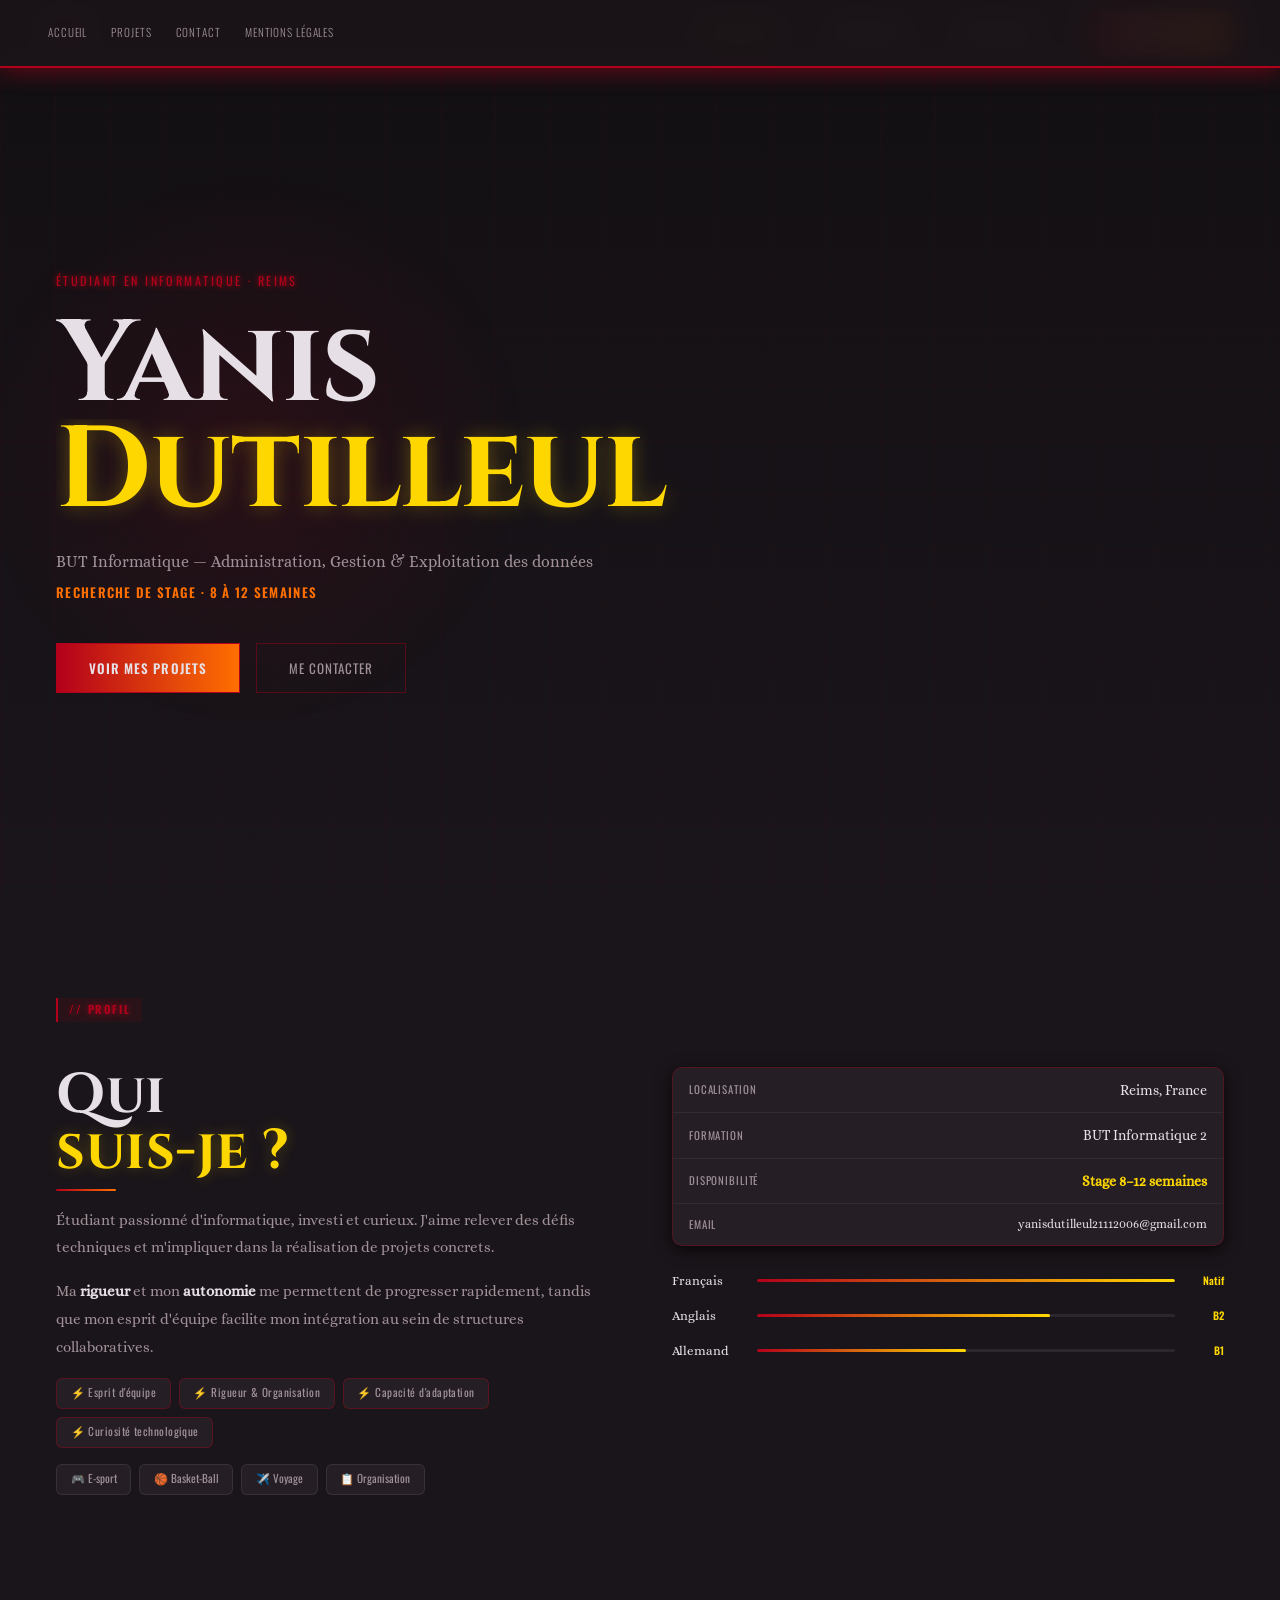
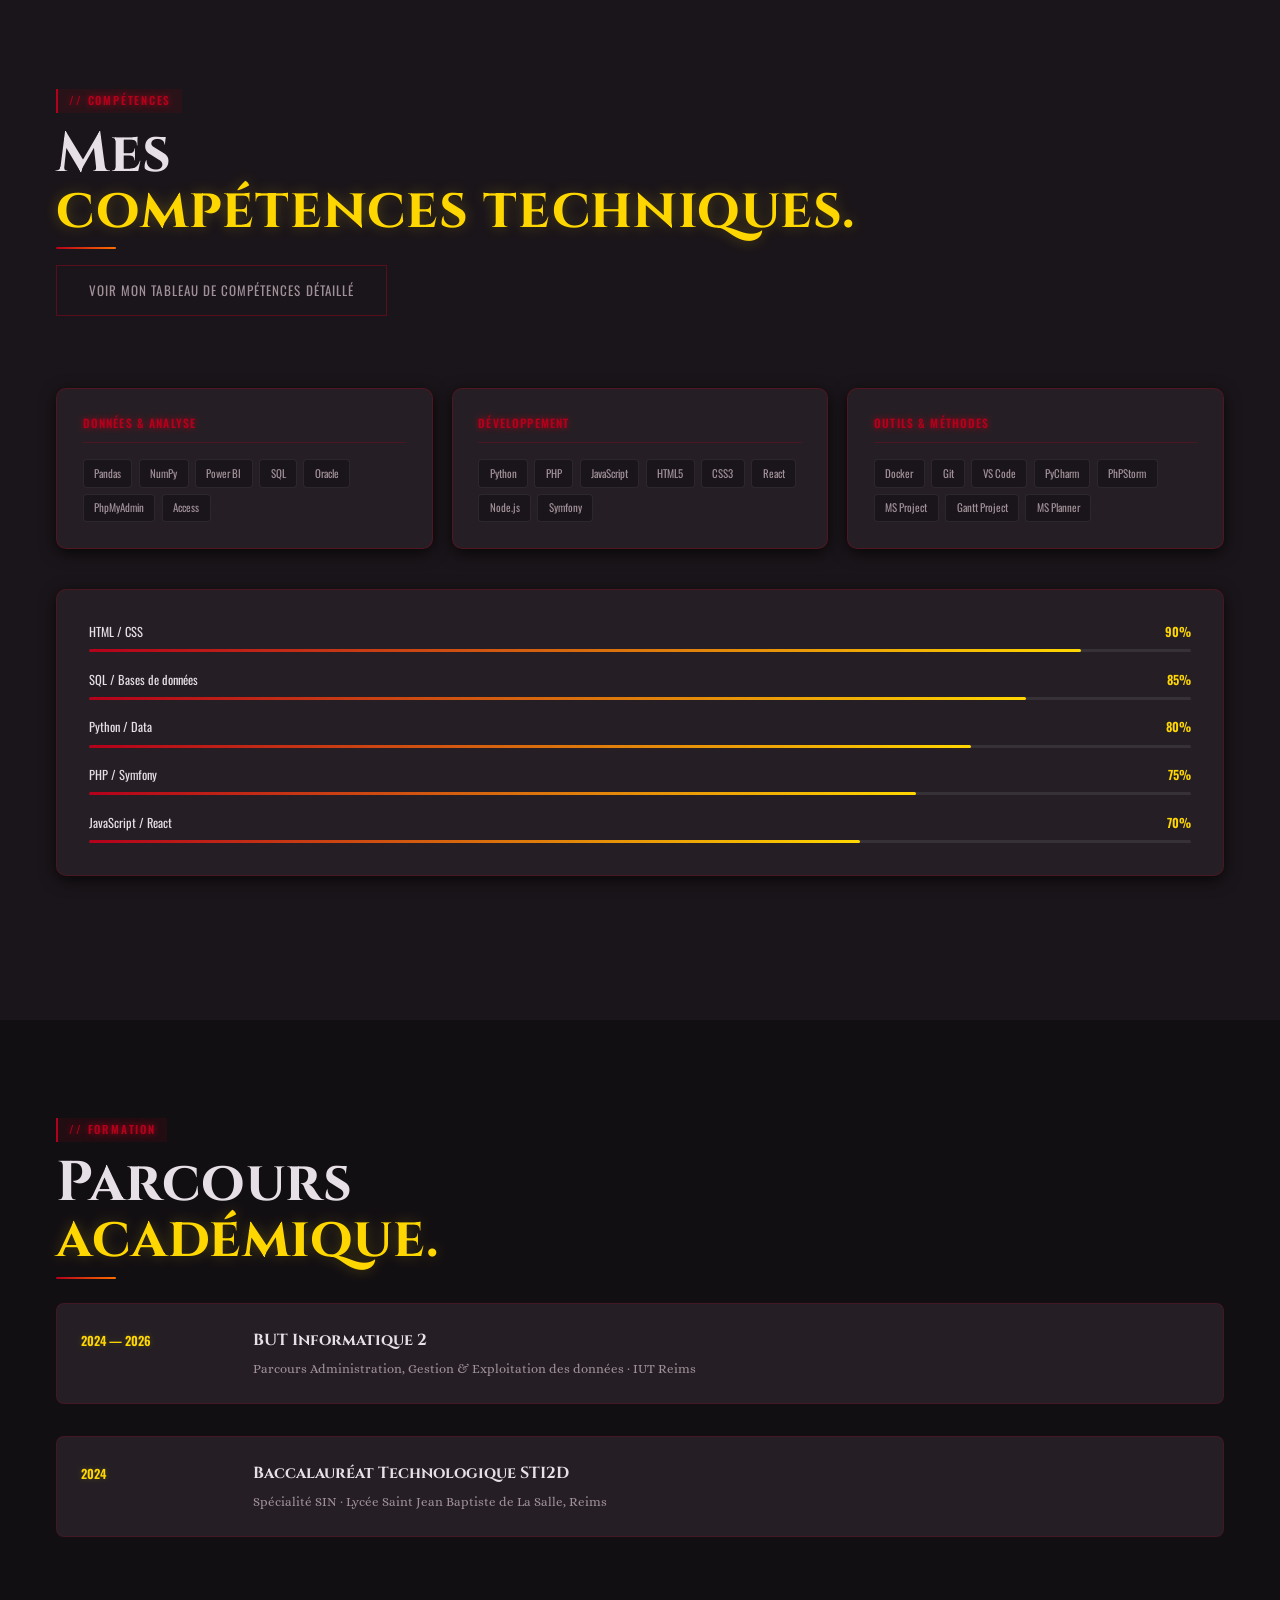
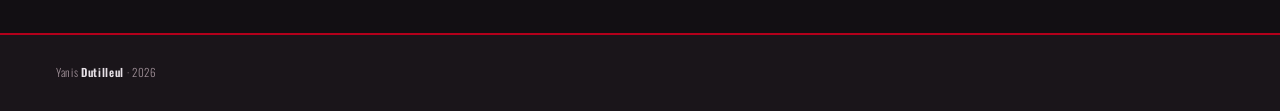
==== commit 67ad9466: "Update index.html" ====
--- a/index.html
+++ b/index.html
@@ -90,10 +90,6 @@
             <span class="info-k">Email</span>
             <span class="info-v small">yanisdutilleul21112006@gmail.com</span>
           </div>
-          <div class="info-row">
-            <span class="info-k">Téléphone</span>
-            <span class="info-v">+33 7 69 84 23 92</span>
-          </div>
         </div>
         <div class="langs">
           <div class="lang-row">
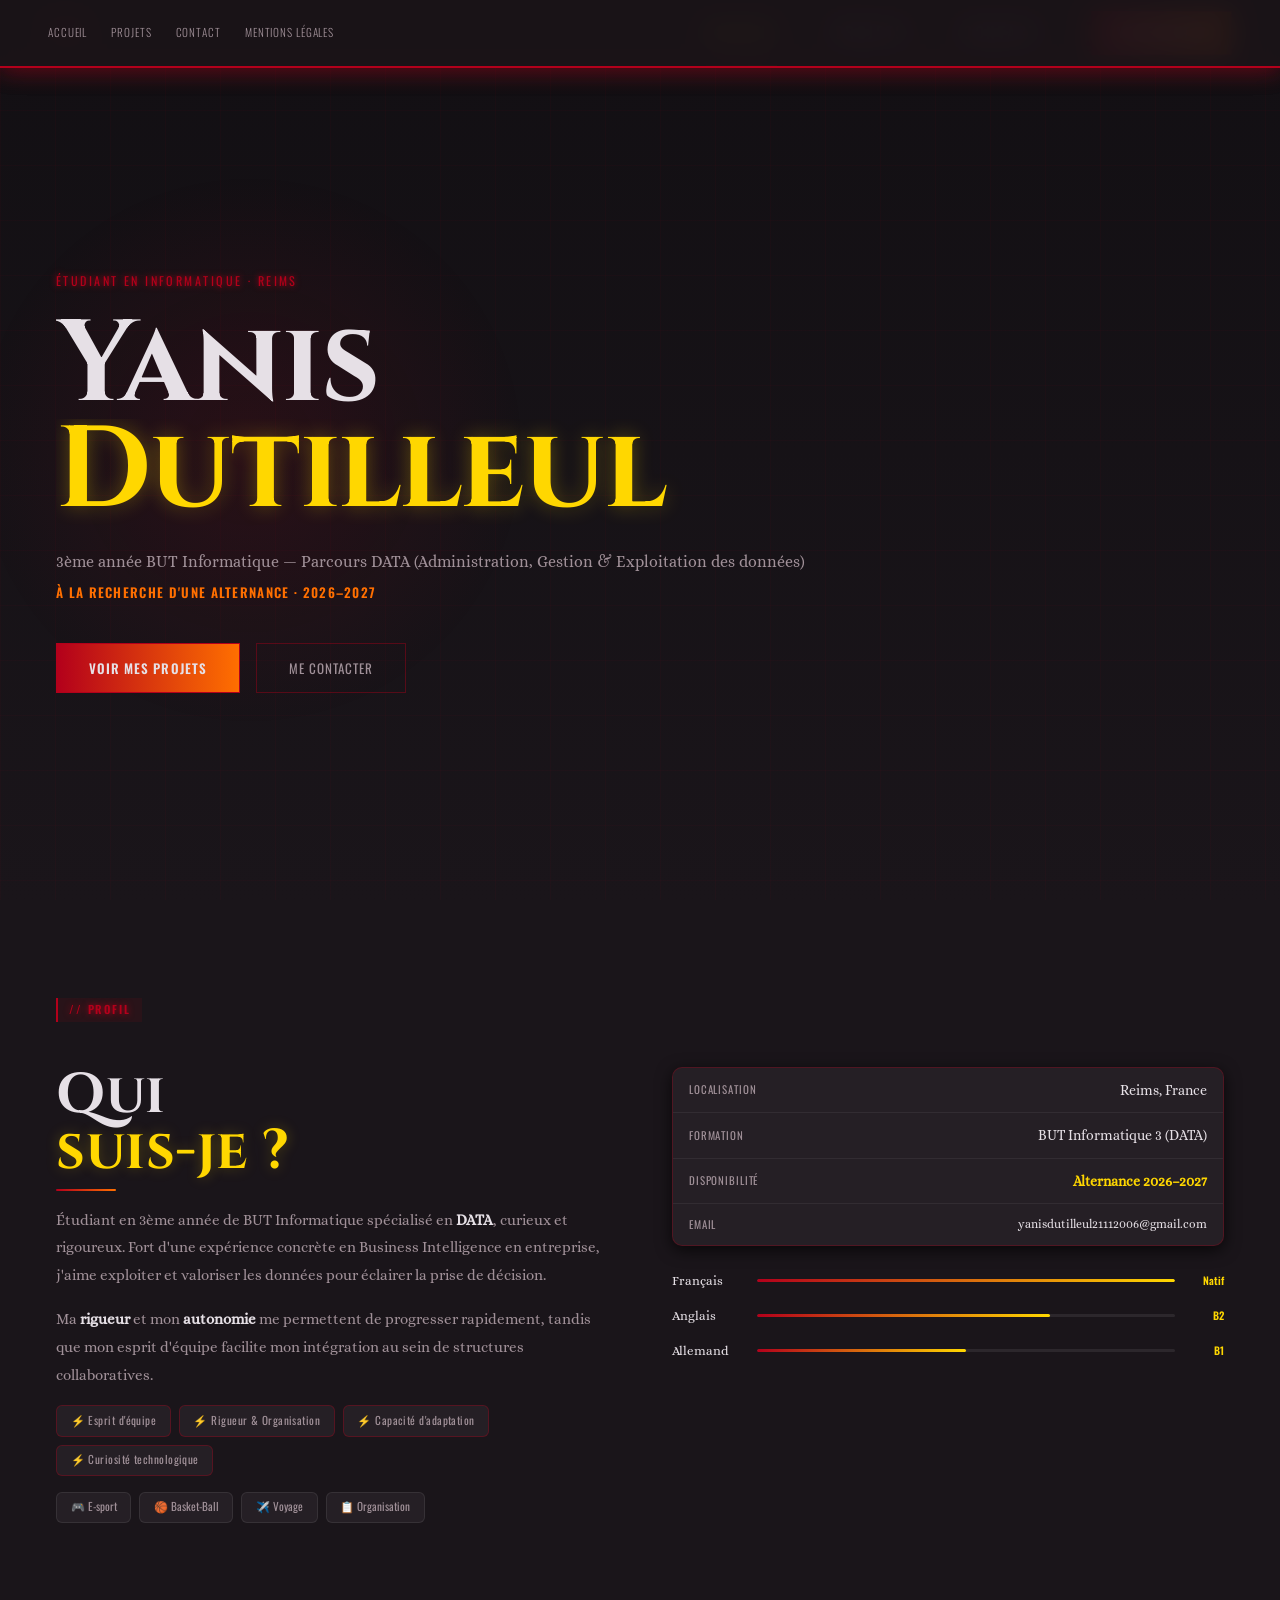
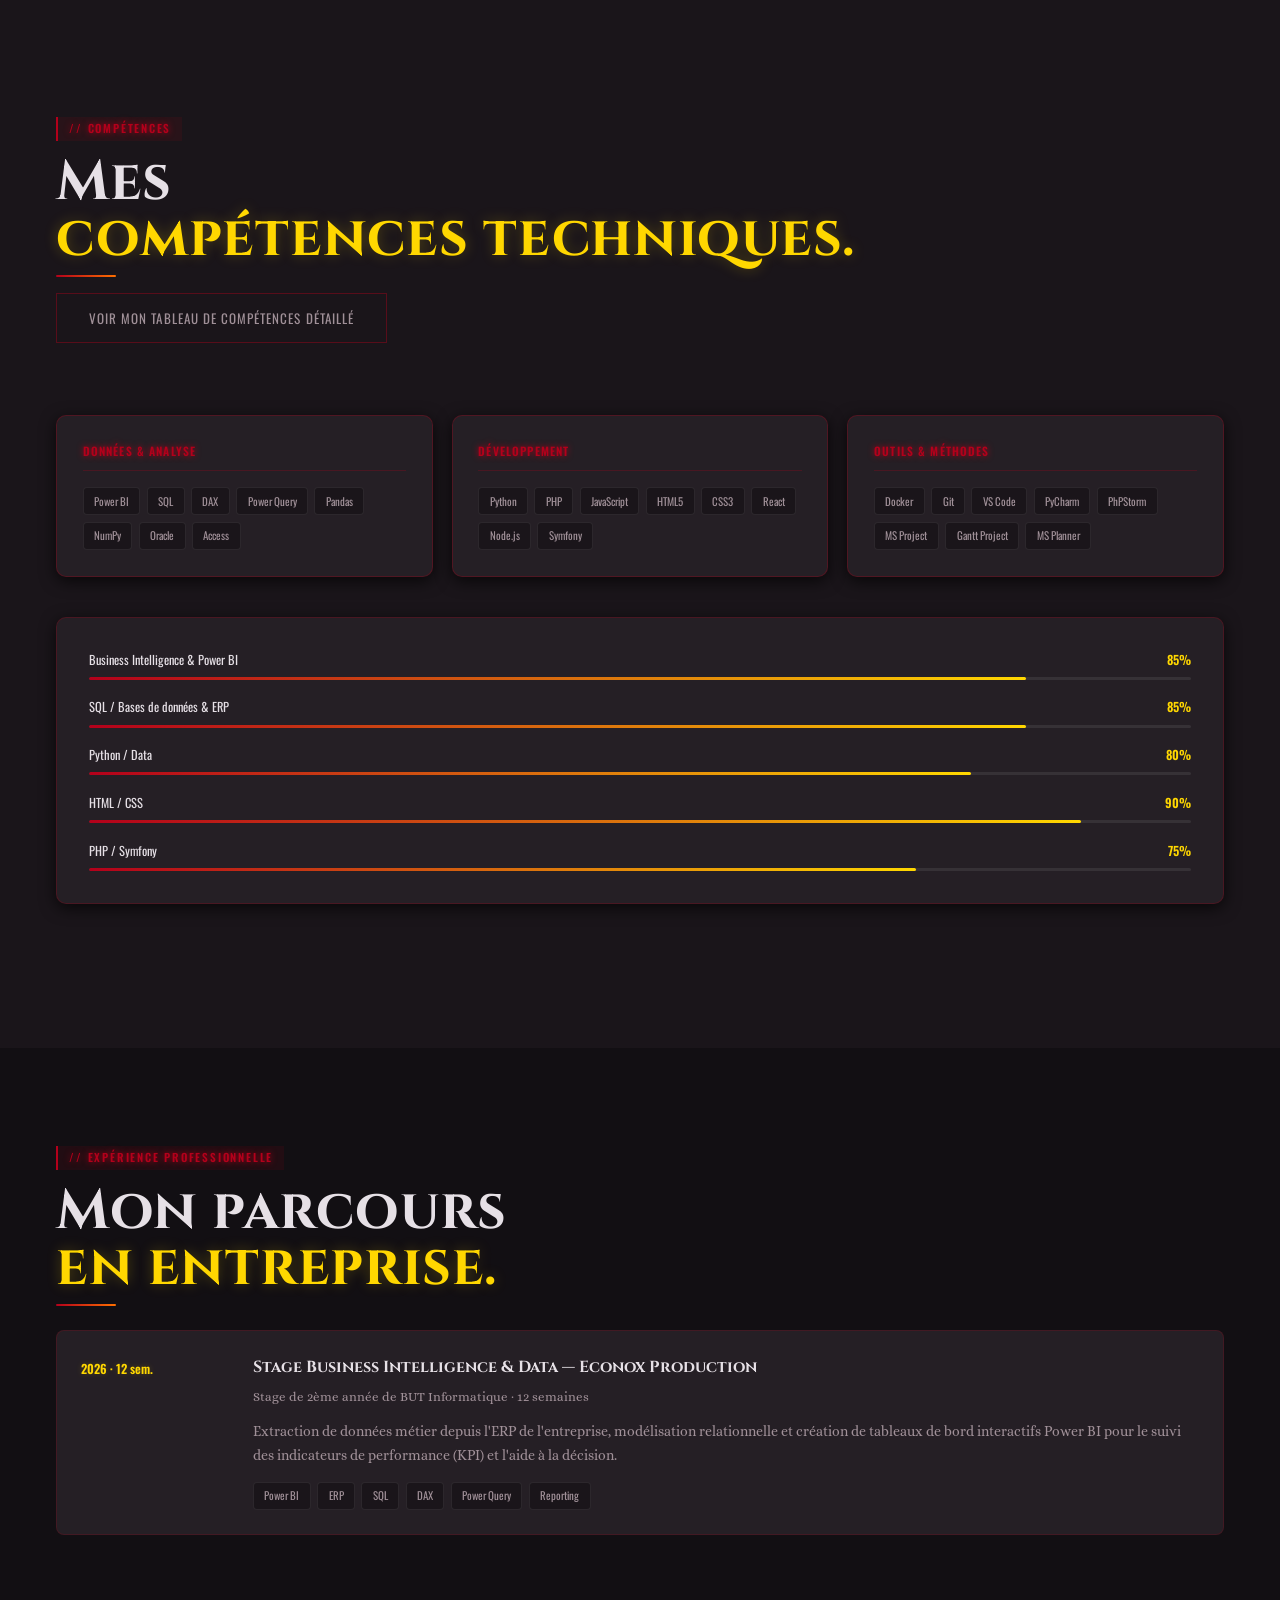
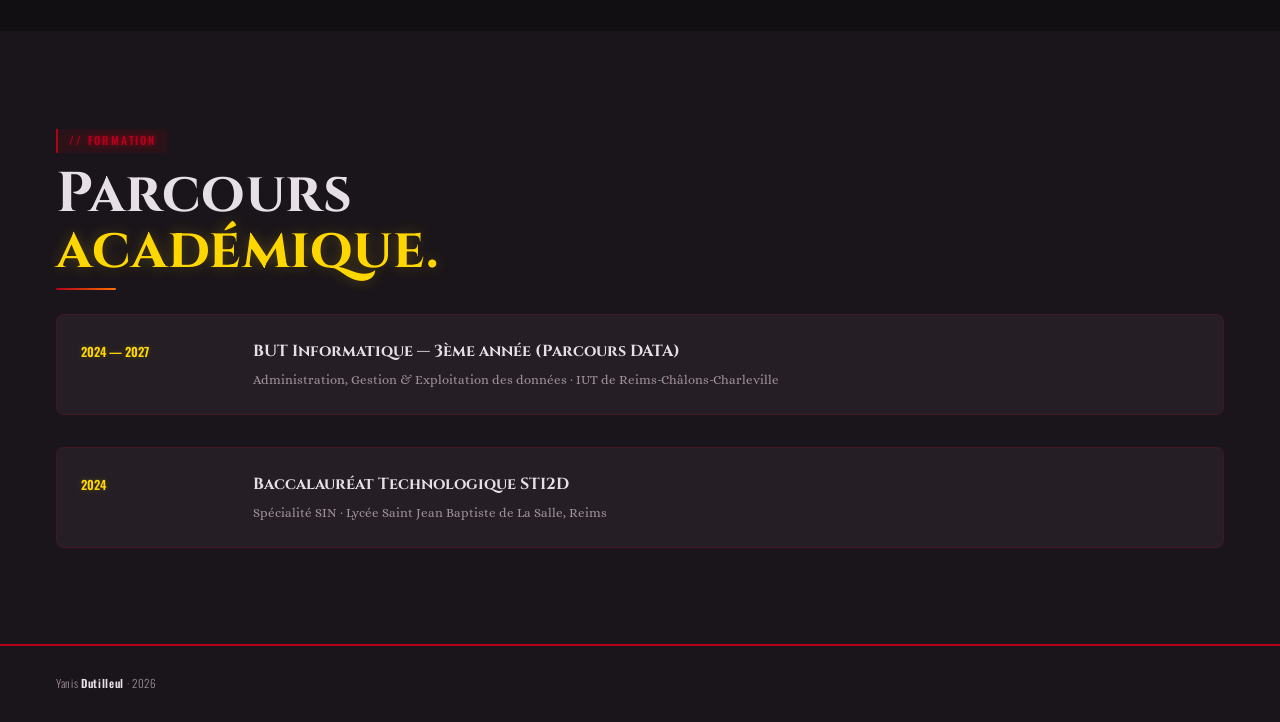
==== commit ea6722cd: "feat(index): Adaptation des pages du site pour l'alternance" ====
--- a/index.html
+++ b/index.html
@@ -41,8 +41,8 @@
         <span class="line-wrap"><span class="reveal-word">Yanis</span></span>
         <span class="line-wrap"><span class="reveal-word delay-1">Dutilleul</span></span>
       </h1>
-      <p class="hero-role">BUT Informatique — Administration, Gestion &amp; Exploitation des données</p>
-      <p class="hero-seek">Recherche de stage · 8 à 12 semaines</p>
+      <p class="hero-role">3ème année BUT Informatique — Parcours DATA (Administration, Gestion &amp; Exploitation des données)</p>
+      <p class="hero-seek">À la recherche d'une alternance · 2026–2027</p>
       <div class="hero-actions">
         <a href="projets.html" class="btn-fill">Voir mes projets</a>
         <a href="contact.html" class="btn-outline">Me contacter</a>
@@ -56,7 +56,7 @@
     <div class="about-grid">
       <div class="about-left reveal">
         <h2>Qui<br><em>suis-je ?</em></h2>
-        <p>Étudiant passionné d'informatique, investi et curieux. J'aime relever des défis techniques et m'impliquer dans la réalisation de projets concrets.</p>
+        <p>Étudiant en 3ème année de BUT Informatique spécialisé en <strong>DATA</strong>, curieux et rigoureux. Fort d'une expérience concrète en Business Intelligence en entreprise, j'aime exploiter et valoriser les données pour éclairer la prise de décision.</p>
         <p>Ma <strong>rigueur</strong> et mon <strong>autonomie</strong> me permettent de progresser rapidement, tandis que mon esprit d'équipe facilite mon intégration au sein de structures collaboratives.</p>
         <div class="soft-skills">
           <span>⚡ Esprit d'équipe</span>
@@ -80,11 +80,11 @@
           </div>
           <div class="info-row">
             <span class="info-k">Formation</span>
-            <span class="info-v">BUT Informatique 2</span>
+            <span class="info-v">BUT Informatique 3 (DATA)</span>
           </div>
           <div class="info-row">
             <span class="info-k">Disponibilité</span>
-            <span class="info-v gold">Stage 8–12 semaines</span>
+            <span class="info-v gold">Alternance 2026–2027</span>
           </div>
           <div class="info-row">
             <span class="info-k">Email</span>
@@ -121,8 +121,8 @@
       <div class="skill-bloc reveal">
         <div class="skill-bloc-title">Données &amp; Analyse</div>
         <div class="tags-wrap">
-          <span>Pandas</span><span>NumPy</span><span>Power BI</span>
-          <span>SQL</span><span>Oracle</span><span>PhpMyAdmin</span><span>Access</span>
+          <span>Power BI</span><span>SQL</span><span>DAX</span><span>Power Query</span>
+          <span>Pandas</span><span>NumPy</span><span>Oracle</span><span>Access</span>
         </div>
       </div>
       <div class="skill-bloc reveal">
@@ -144,24 +144,45 @@
     </div>
     <div class="bars reveal">
       <div class="bar-item">
+        <div class="bar-meta"><span>Business Intelligence &amp; Power BI</span><span class="bar-pct">85%</span></div>
+        <div class="bar-track"><div class="bar-fill" data-w="85"></div></div>
+      </div>
+      <div class="bar-item">
+        <div class="bar-meta"><span>SQL / Bases de données &amp; ERP</span><span class="bar-pct">85%</span></div>
+        <div class="bar-track"><div class="bar-fill" data-w="85"></div></div>
+      </div>
+      <div class="bar-item">
+        <div class="bar-meta"><span>Python / Data</span><span class="bar-pct">80%</span></div>
+        <div class="bar-track"><div class="bar-fill" data-w="80"></div></div>
+      </div>
+      <div class="bar-item">
         <div class="bar-meta"><span>HTML / CSS</span><span class="bar-pct">90%</span></div>
         <div class="bar-track"><div class="bar-fill" data-w="90"></div></div>
       </div>
       <div class="bar-item">
-        <div class="bar-meta"><span>SQL / Bases de données</span><span class="bar-pct">85%</span></div>
-        <div class="bar-track"><div class="bar-fill" data-w="85"></div></div>
-      </div>
-      <div class="bar-item">
-        <div class="bar-meta"><span>Python / Data</span><span class="bar-pct">80%</span></div>
-        <div class="bar-track"><div class="bar-fill" data-w="80"></div></div>
-      </div>
-      <div class="bar-item">
         <div class="bar-meta"><span>PHP / Symfony</span><span class="bar-pct">75%</span></div>
         <div class="bar-track"><div class="bar-fill" data-w="75"></div></div>
       </div>
-      <div class="bar-item">
-        <div class="bar-meta"><span>JavaScript / React</span><span class="bar-pct">70%</span></div>
-        <div class="bar-track"><div class="bar-fill" data-w="70"></div></div>
+    </div>
+  </section>
+
+  <!-- ═══ EXPÉRIENCE PROFESSIONNELLE ═══ -->
+  <section id="experience">
+    <div class="section-tag">// Expérience professionnelle</div>
+    <h2 class="reveal">Mon parcours<br><em>en entreprise.</em></h2>
+    <div class="form-list">
+      <div class="form-item reveal">
+        <span class="form-year">2026 · 12 sem.</span>
+        <div>
+          <div class="form-title">Stage Business Intelligence &amp; Data — Econox Production</div>
+          <div class="form-sub" style="margin-bottom: .8rem;">Stage de 2ème année de BUT Informatique · 12 semaines</div>
+          <p style="font-family: var(--alice); font-size: .88rem; color: var(--muted); line-height: 1.7; margin-bottom: .9rem;">
+            Extraction de données métier depuis l'ERP de l'entreprise, modélisation relationnelle et création de tableaux de bord interactifs Power BI pour le suivi des indicateurs de performance (KPI) et l'aide à la décision.
+          </p>
+          <div class="tags-wrap">
+            <span>Power BI</span><span>ERP</span><span>SQL</span><span>DAX</span><span>Power Query</span><span>Reporting</span>
+          </div>
+        </div>
       </div>
     </div>
   </section>
@@ -172,10 +193,10 @@
     <h2 class="reveal">Parcours<br><em>académique.</em></h2>
     <div class="form-list">
       <div class="form-item reveal">
-        <span class="form-year">2024 — 2026</span>
+        <span class="form-year">2024 — 2027</span>
         <div>
-          <div class="form-title">BUT Informatique 2</div>
-          <div class="form-sub">Parcours Administration, Gestion &amp; Exploitation des données · IUT Reims</div>
+          <div class="form-title">BUT Informatique — 3ème année (Parcours DATA)</div>
+          <div class="form-sub">Administration, Gestion &amp; Exploitation des données · IUT de Reims-Châlons-Charleville</div>
         </div>
       </div>
       <div class="form-item reveal">
@@ -211,7 +232,7 @@
       <h2>Hébergement</h2>
       <p>Ce site est hébergé par <strong>Vercel Inc.</strong></p>
       <p><strong>Adresse :</strong> 440 N Barranca Ave #4133, Covina, CA 91723, USA</p>
-      <p><strong>Site web :</strong> <a href="https://yanis-dut.vercel.app" target="_blank">yanis-dut.vercel.app</a></p>
+      <p><strong>Site web :</strong> <a href="https://yanis-dut.vercel.app" target="_blank">https://vercel.com/</a></p>
 
       <h2>Propriété intellectuelle</h2>
       <p>L'ensemble de ce site relève de la législation française et internationale sur le droit d'auteur et la propriété intellectuelle. Tous les droits de reproduction sont réservés.</p>
--- a/style.css
+++ b/style.css
@@ -726,8 +726,9 @@
   opacity: 0; animation: up .6s .5s forwards;
 }
 
-/* ── Formation (section séparée) ── */
-#formation { background: var(--bg); }
+/* ── Expérience & Formation ── */
+#experience { background: var(--bg); }
+#formation  { background: var(--card); }
 .form-list { display: flex; flex-direction: column; gap: 2rem; margin-top: 1.5rem; }
 .form-item {
   display: grid; grid-template-columns: 140px 1fr;
@@ -936,9 +937,85 @@
   line-height: 1.8; margin-bottom: 1rem;
 }
 
-/* Sections académiques et personnelles */
-#academiques { background: var(--card); }
-#personnels  { background: var(--bg); }
+/* Panneau d'information pour expérience pro sans image */
+.proj-card-badge-panel {
+  background: var(--input-bg);
+  border: 1px solid var(--form-item-border);
+  border-radius: 8px;
+  padding: 2.2rem 2rem;
+  box-shadow: 0 8px 32px rgba(0,0,0,.4);
+  position: relative;
+  display: flex;
+  flex-direction: column;
+  gap: 1.2rem;
+  transition: border-color .3s ease;
+}
+.proj-card-badge-panel::before {
+  content: '';
+  position: absolute;
+  top: 0; left: 0; right: 0;
+  height: 3px;
+  background: linear-gradient(90deg, var(--gold), var(--primary));
+  border-top-left-radius: 8px;
+  border-top-right-radius: 8px;
+}
+.proj-card:hover .proj-card-badge-panel {
+  border-color: var(--primary);
+}
+.proj-badge-top {
+  display: flex;
+  align-items: center;
+  justify-content: space-between;
+}
+.proj-badge-num {
+  font-family: var(--cinzel);
+  font-size: 1.8rem;
+  font-weight: 700;
+  color: var(--gold);
+  line-height: 1;
+}
+.proj-badge-pill {
+  font-family: var(--oswald);
+  font-size: .7rem;
+  font-weight: 600;
+  letter-spacing: .12em;
+  text-transform: uppercase;
+  color: var(--primary);
+  background: var(--primary-alpha-15);
+  border: 1px solid var(--primary-alpha-30);
+  padding: .25rem .7rem;
+  border-radius: 4px;
+}
+.proj-badge-org {
+  font-family: var(--cinzel);
+  font-size: 1.35rem;
+  font-weight: 700;
+  color: var(--text);
+  line-height: 1.3;
+}
+.proj-badge-details {
+  display: flex;
+  flex-direction: column;
+  gap: .65rem;
+  border-top: 1px solid var(--form-item-border);
+  padding-top: 1.1rem;
+}
+.proj-badge-row {
+  display: flex;
+  justify-content: space-between;
+  align-items: center;
+  font-family: var(--alice);
+  font-size: .85rem;
+}
+.proj-badge-k { color: var(--muted); }
+.proj-badge-v { color: var(--text); font-weight: 600; }
+.proj-badge-v.gold { color: var(--gold); font-family: var(--oswald); }
+
+/* Sections professionnelle, académiques et personnelles */
+#professionnels { background: var(--bg); }
+#academiques    { background: var(--card); }
+#personnels     { background: var(--bg); }
+#professionnels .section-tag,
 #academiques .section-tag,
 #personnels  .section-tag { margin-bottom: 1.5rem; }
 
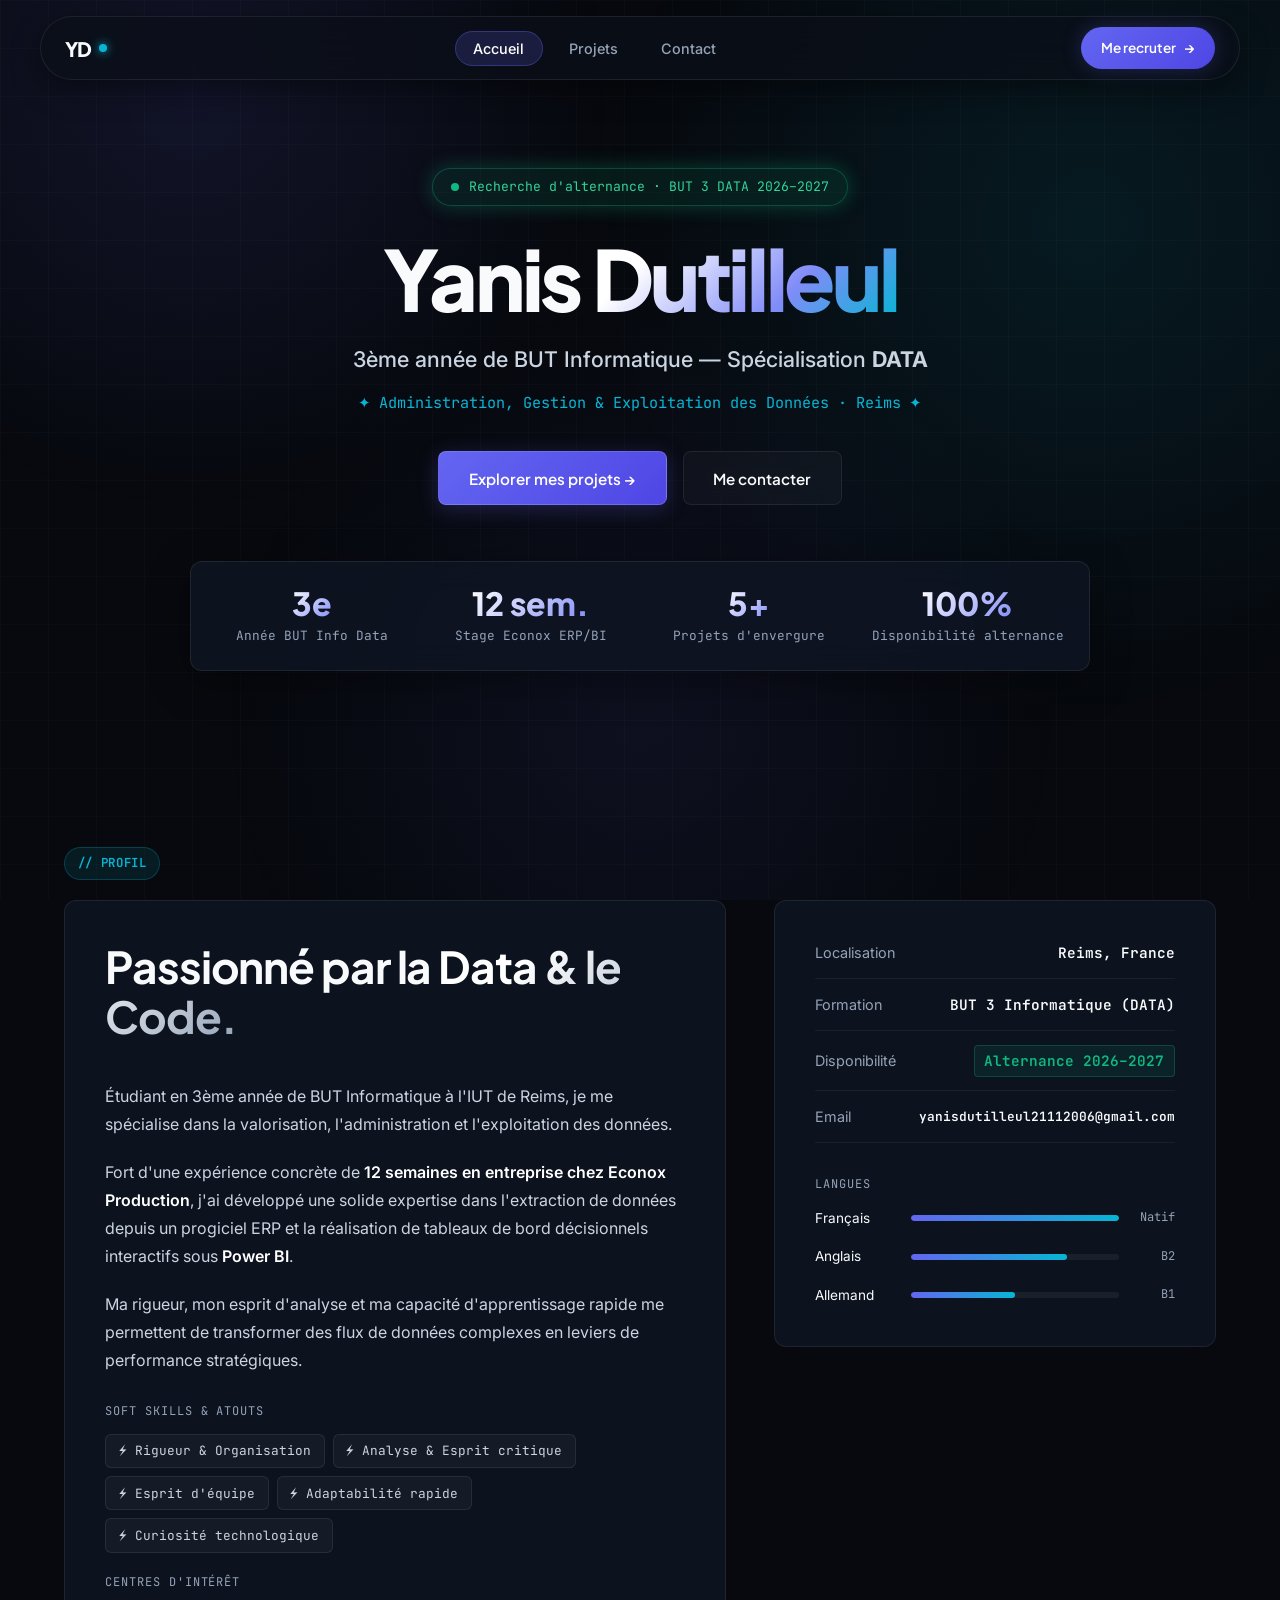
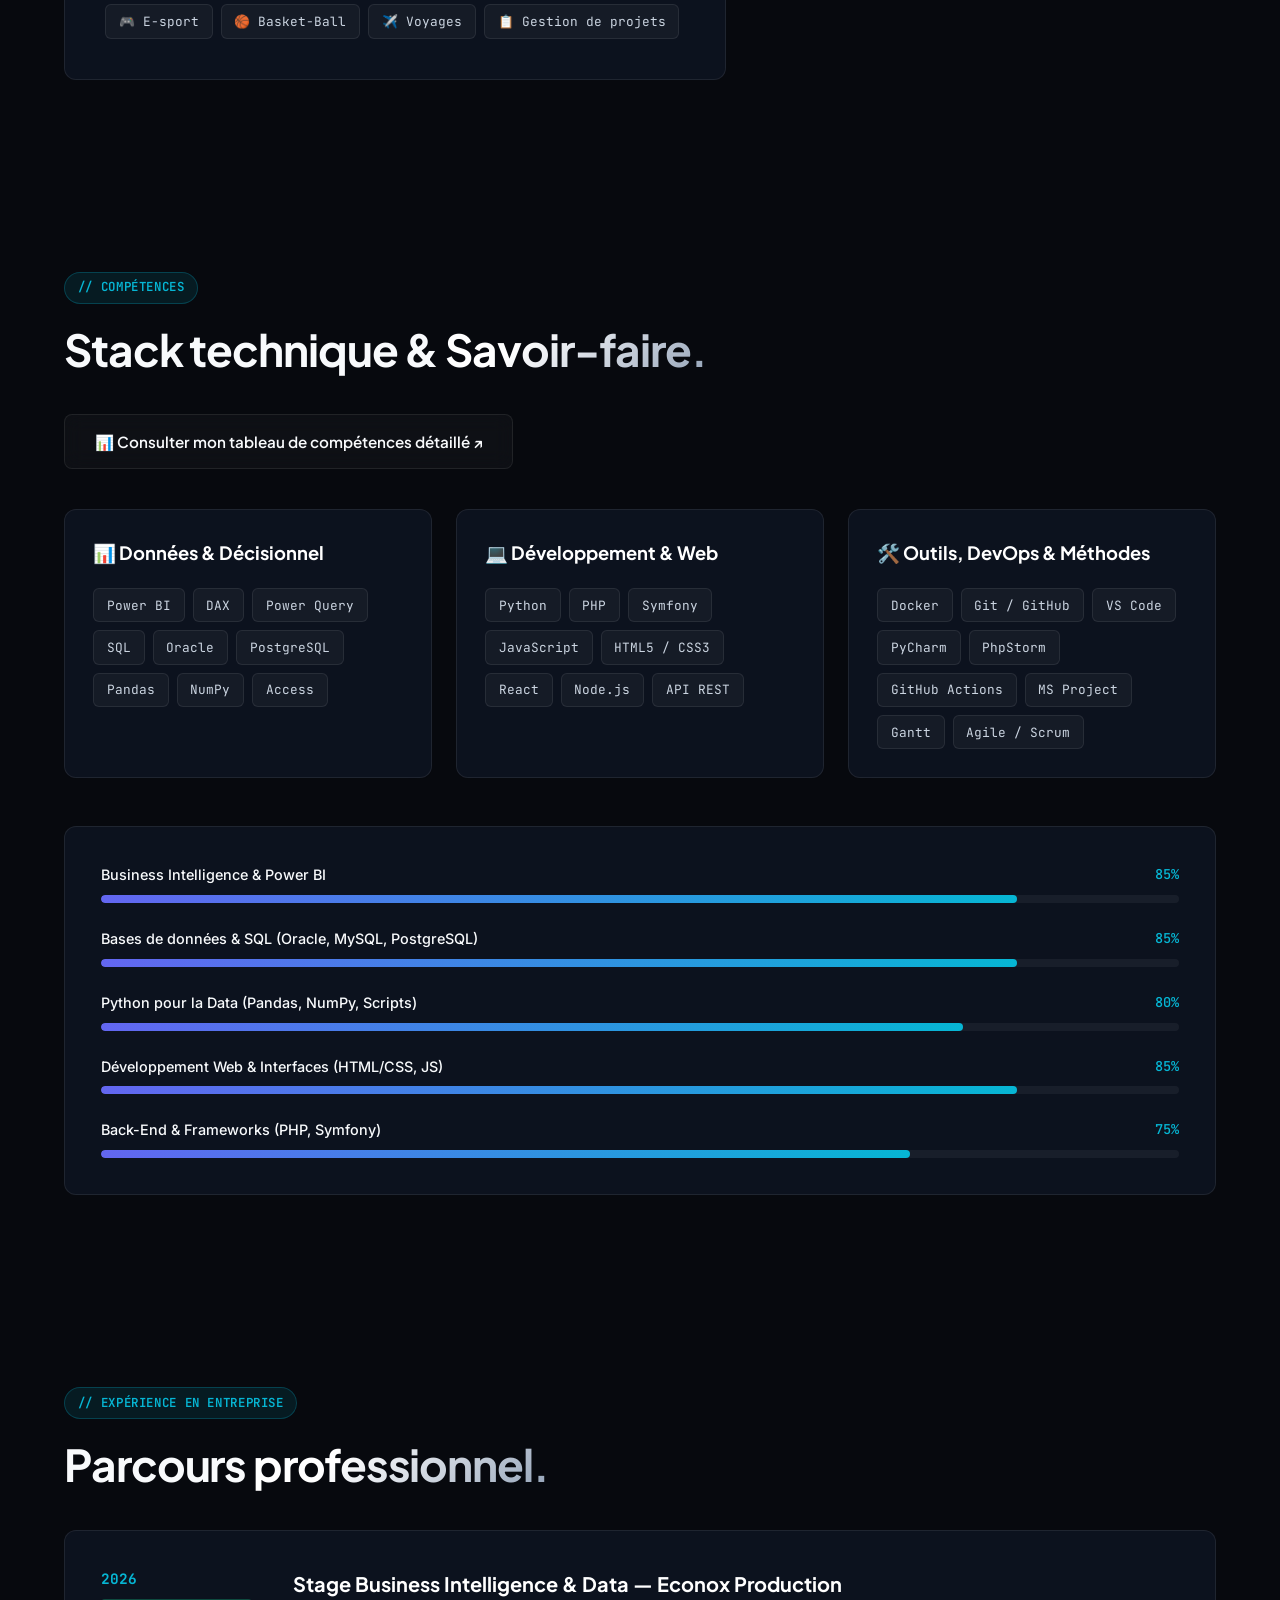
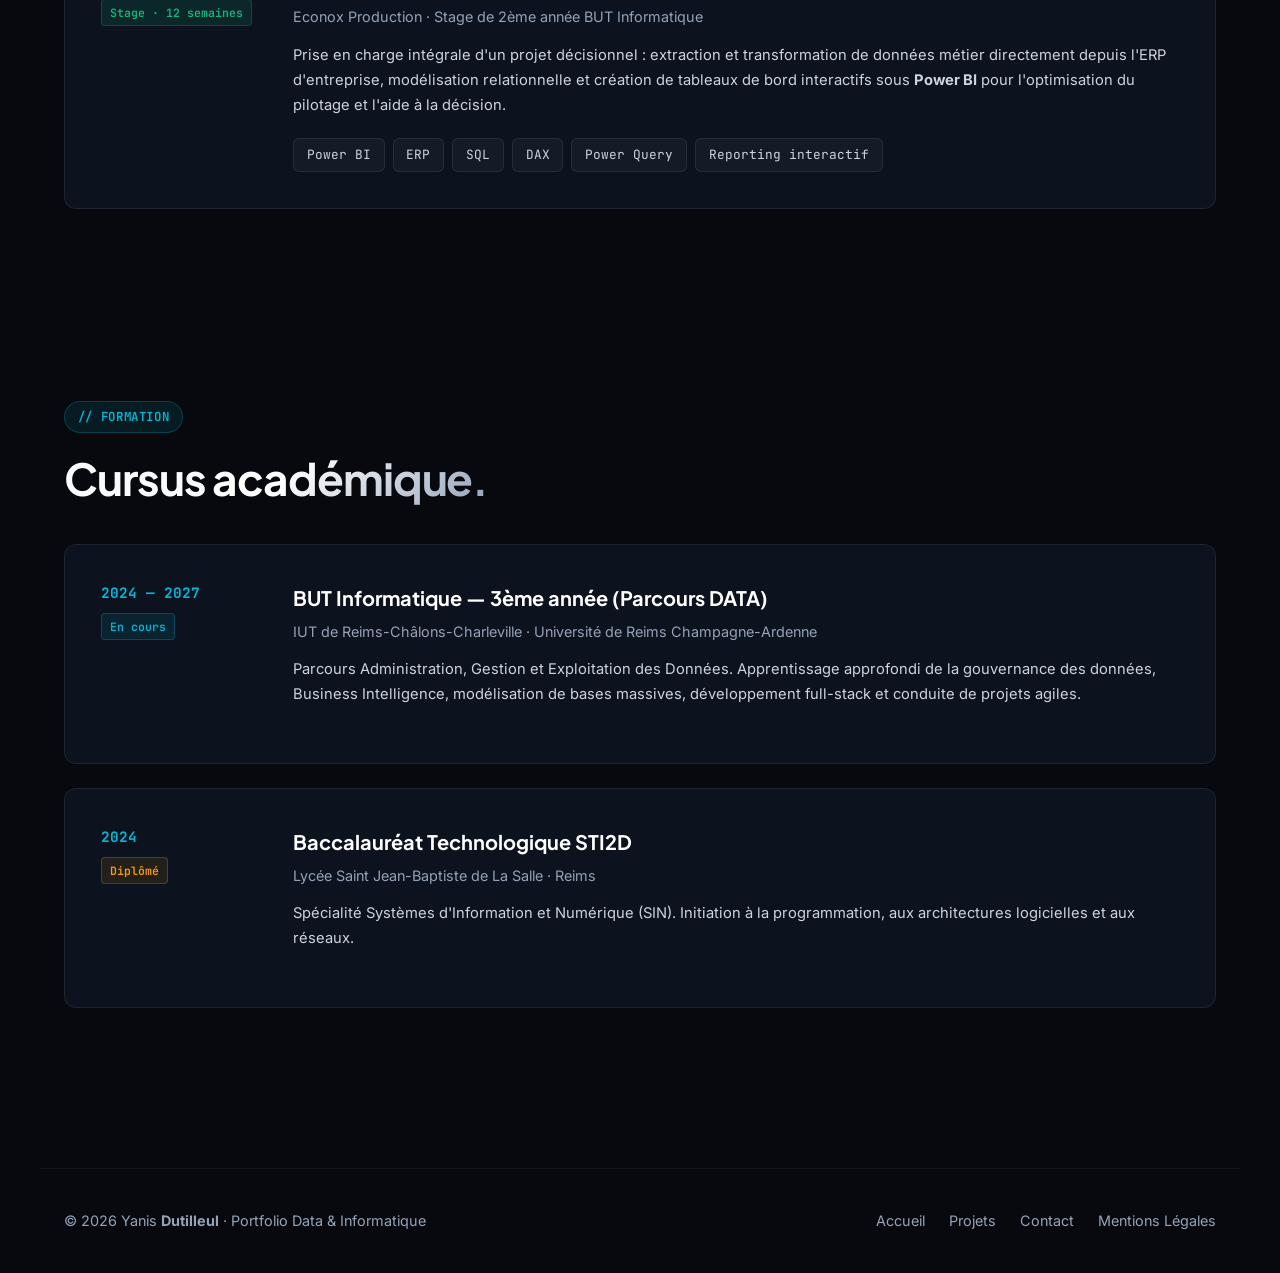
==== commit 4a8499d9: "feat(css): changement du style général du site web" ====
--- a/index.html
+++ b/index.html
@@ -1,247 +1,323 @@
-<!DOCTYPE html>
-<html lang="fr">
-<head>
-  <meta charset="UTF-8" />
-  <meta name="google-site-verification" content="TmmiE5WnkHJF2FdghV4OZSdoodd4v6s-AmvVGoYvjyQ" />
-  <meta name="viewport" content="width=device-width, initial-scale=1.0" />
-  <title>Yanis Dutilleul — Accueil</title>
-  <link href="https://fonts.googleapis.com/css2?family=Cinzel:wght@400;700&family=Oswald:wght@300;400;600&family=Alice&display=swap" rel="stylesheet" />
-  <link rel="icon" type="image/x-icon" href="Logo Yanis-Photoroom.png">
-  <link rel="stylesheet" href="style.css" />
-</head>
-<body>
-
-  <!-- MOBILE NAV -->
-  <div class="mobile-nav" id="mobileNav">
-    <button class="mobile-close" id="mobileClose">✕</button>
-    <a href="index.html" class="active">Accueil</a>
-    <a href="projets.html">Projets</a>
-    <a href="contact.html">Contact</a>
-  </div>
-
-  <!-- NAV -->
-  <nav id="navbar">
-    <a href="index.html" class="nav-logo">YD</a>
-    <ul class="nav-links">
-      <li><a href="index.html" class="active">Accueil</a></li>
-      <li><a href="projets.html">Projets</a></li>
-      <li><a href="contact.html">Contact</a></li>
-    </ul>
-    <a href="contact.html" class="nav-cta">Me recruter</a>
-    <button class="hamburger" id="hamburger" aria-label="Menu">
-      <span></span><span></span><span></span>
-    </button>
-  </nav>
-
-  <!-- ═══ HERO ═══ -->
-  <section id="hero">
-    <div class="hero-inner">
-      <p class="hero-kicker">Étudiant en informatique · Reims</p>
-      <h1>
-        <span class="line-wrap"><span class="reveal-word">Yanis</span></span>
-        <span class="line-wrap"><span class="reveal-word delay-1">Dutilleul</span></span>
-      </h1>
-      <p class="hero-role">3ème année BUT Informatique — Parcours DATA (Administration, Gestion &amp; Exploitation des données)</p>
-      <p class="hero-seek">À la recherche d'une alternance · 2026–2027</p>
-      <div class="hero-actions">
-        <a href="projets.html" class="btn-fill">Voir mes projets</a>
-        <a href="contact.html" class="btn-outline">Me contacter</a>
-      </div>
-    </div>
-  </section>
-
-  <!-- ═══ PROFIL ═══ -->
-  <section id="about">
-    <div class="section-tag">// Profil</div>
-    <div class="about-grid">
-      <div class="about-left reveal">
-        <h2>Qui<br><em>suis-je ?</em></h2>
-        <p>Étudiant en 3ème année de BUT Informatique spécialisé en <strong>DATA</strong>, curieux et rigoureux. Fort d'une expérience concrète en Business Intelligence en entreprise, j'aime exploiter et valoriser les données pour éclairer la prise de décision.</p>
-        <p>Ma <strong>rigueur</strong> et mon <strong>autonomie</strong> me permettent de progresser rapidement, tandis que mon esprit d'équipe facilite mon intégration au sein de structures collaboratives.</p>
-        <div class="soft-skills">
-          <span>⚡ Esprit d'équipe</span>
-          <span>⚡ Rigueur &amp; Organisation</span>
-          <span>⚡ Capacité d'adaptation</span>
-          <span>⚡ Curiosité technologique</span>
-        </div>
-        <div class="interests">
-          <span>🎮 E-sport</span>
-          <span>🏀 Basket-Ball</span>
-          <span>✈️ Voyage</span>
-          <span>📋 Organisation</span>
-        </div>
-      </div>
-
-      <div class="about-right reveal">
-        <div class="info-table">
-          <div class="info-row">
-            <span class="info-k">Localisation</span>
-            <span class="info-v">Reims, France</span>
-          </div>
-          <div class="info-row">
-            <span class="info-k">Formation</span>
-            <span class="info-v">BUT Informatique 3 (DATA)</span>
-          </div>
-          <div class="info-row">
-            <span class="info-k">Disponibilité</span>
-            <span class="info-v gold">Alternance 2026–2027</span>
-          </div>
-          <div class="info-row">
-            <span class="info-k">Email</span>
-            <span class="info-v small">yanisdutilleul21112006@gmail.com</span>
-          </div>
-        </div>
-        <div class="langs">
-          <div class="lang-row">
-            <span>Français</span>
-            <div class="lang-track"><div class="lang-bar" data-w="100"></div></div>
-            <span class="lang-lvl">Natif</span>
-          </div>
-          <div class="lang-row">
-            <span>Anglais</span>
-            <div class="lang-track"><div class="lang-bar" data-w="70"></div></div>
-            <span class="lang-lvl">B2</span>
-          </div>
-          <div class="lang-row">
-            <span>Allemand</span>
-            <div class="lang-track"><div class="lang-bar" data-w="50"></div></div>
-            <span class="lang-lvl">B1</span>
-          </div>
-        </div>
-      </div>
-    </div>
-  </section>
-
-  <!-- ═══ COMPÉTENCES ═══ -->
-  <section id="skills">
-    <div class="section-tag">// Compétences</div>
-    <h2 class="reveal">Mes<br><em>compétences techniques.</em></h2>
-    <a href="https://docs.google.com/spreadsheets/d/1V5MSTwOdySupA17iOOHL-KxqkTmcdY-EEjulKrXPCmY/edit?usp=sharing" target="_blank" class="btn-outline reveal" style="margin-bottom: 2.5rem; display: inline-block;">Voir mon tableau de compétences détaillé</a>
-    <div class="skills-grid">
-      <div class="skill-bloc reveal">
-        <div class="skill-bloc-title">Données &amp; Analyse</div>
-        <div class="tags-wrap">
-          <span>Power BI</span><span>SQL</span><span>DAX</span><span>Power Query</span>
-          <span>Pandas</span><span>NumPy</span><span>Oracle</span><span>Access</span>
-        </div>
-      </div>
-      <div class="skill-bloc reveal">
-        <div class="skill-bloc-title">Développement</div>
-        <div class="tags-wrap">
-          <span>Python</span><span>PHP</span><span>JavaScript</span>
-          <span>HTML5</span><span>CSS3</span><span>React</span>
-          <span>Node.js</span><span>Symfony</span>
-        </div>
-      </div>
-      <div class="skill-bloc reveal">
-        <div class="skill-bloc-title">Outils &amp; Méthodes</div>
-        <div class="tags-wrap">
-          <span>Docker</span><span>Git</span><span>VS Code</span>
-          <span>PyCharm</span><span>PhPStorm</span><span>MS Project</span>
-          <span>Gantt Project</span><span>MS Planner</span>
-        </div>
-      </div>
-    </div>
-    <div class="bars reveal">
-      <div class="bar-item">
-        <div class="bar-meta"><span>Business Intelligence &amp; Power BI</span><span class="bar-pct">85%</span></div>
-        <div class="bar-track"><div class="bar-fill" data-w="85"></div></div>
-      </div>
-      <div class="bar-item">
-        <div class="bar-meta"><span>SQL / Bases de données &amp; ERP</span><span class="bar-pct">85%</span></div>
-        <div class="bar-track"><div class="bar-fill" data-w="85"></div></div>
-      </div>
-      <div class="bar-item">
-        <div class="bar-meta"><span>Python / Data</span><span class="bar-pct">80%</span></div>
-        <div class="bar-track"><div class="bar-fill" data-w="80"></div></div>
-      </div>
-      <div class="bar-item">
-        <div class="bar-meta"><span>HTML / CSS</span><span class="bar-pct">90%</span></div>
-        <div class="bar-track"><div class="bar-fill" data-w="90"></div></div>
-      </div>
-      <div class="bar-item">
-        <div class="bar-meta"><span>PHP / Symfony</span><span class="bar-pct">75%</span></div>
-        <div class="bar-track"><div class="bar-fill" data-w="75"></div></div>
-      </div>
-    </div>
-  </section>
-
-  <!-- ═══ EXPÉRIENCE PROFESSIONNELLE ═══ -->
-  <section id="experience">
-    <div class="section-tag">// Expérience professionnelle</div>
-    <h2 class="reveal">Mon parcours<br><em>en entreprise.</em></h2>
-    <div class="form-list">
-      <div class="form-item reveal">
-        <span class="form-year">2026 · 12 sem.</span>
-        <div>
-          <div class="form-title">Stage Business Intelligence &amp; Data — Econox Production</div>
-          <div class="form-sub" style="margin-bottom: .8rem;">Stage de 2ème année de BUT Informatique · 12 semaines</div>
-          <p style="font-family: var(--alice); font-size: .88rem; color: var(--muted); line-height: 1.7; margin-bottom: .9rem;">
-            Extraction de données métier depuis l'ERP de l'entreprise, modélisation relationnelle et création de tableaux de bord interactifs Power BI pour le suivi des indicateurs de performance (KPI) et l'aide à la décision.
-          </p>
-          <div class="tags-wrap">
-            <span>Power BI</span><span>ERP</span><span>SQL</span><span>DAX</span><span>Power Query</span><span>Reporting</span>
-          </div>
-        </div>
-      </div>
-    </div>
-  </section>
-
-  <!-- ═══ FORMATION ═══ -->
-  <section id="formation">
-    <div class="section-tag">// Formation</div>
-    <h2 class="reveal">Parcours<br><em>académique.</em></h2>
-    <div class="form-list">
-      <div class="form-item reveal">
-        <span class="form-year">2024 — 2027</span>
-        <div>
-          <div class="form-title">BUT Informatique — 3ème année (Parcours DATA)</div>
-          <div class="form-sub">Administration, Gestion &amp; Exploitation des données · IUT de Reims-Châlons-Charleville</div>
-        </div>
-      </div>
-      <div class="form-item reveal">
-        <span class="form-year">2024</span>
-        <div>
-          <div class="form-title">Baccalauréat Technologique STI2D</div>
-          <div class="form-sub">Spécialité SIN · Lycée Saint Jean Baptiste de La Salle, Reims</div>
-        </div>
-      </div>
-    </div>
-  </section>
-
-  <!-- FOOTER -->
-  <footer>
-    <span>Yanis <strong>Dutilleul</strong> · 2026</span>
-    <nav class="footer-nav">
-      <a href="index.html">Accueil</a>
-      <a href="projets.html">Projets</a>
-      <a href="contact.html">Contact</a>
-      <a href="#" id="openLegal">Mentions Légales</a>
-    </nav>
-  </footer>
-
-  <!-- MODAL MENTIONS LÉGALES -->
-  <div class="modal-overlay" id="legalModal">
-    <div class="modal-content">
-      <button class="modal-close" id="closeLegal">✕</button>
-      <h2>Éditeur du site</h2>
-      <p><strong>Nom :</strong> Yanis Dutilleul</p>
-      <p><strong>Adresse e-mail :</strong> yanisdutilleul21112006@gmail.com</p>
-      <p><strong>Statut :</strong> Étudiant</p>
-
-      <h2>Hébergement</h2>
-      <p>Ce site est hébergé par <strong>Vercel Inc.</strong></p>
-      <p><strong>Adresse :</strong> 440 N Barranca Ave #4133, Covina, CA 91723, USA</p>
-      <p><strong>Site web :</strong> <a href="https://yanis-dut.vercel.app" target="_blank">https://vercel.com/</a></p>
-
-      <h2>Propriété intellectuelle</h2>
-      <p>L'ensemble de ce site relève de la législation française et internationale sur le droit d'auteur et la propriété intellectuelle. Tous les droits de reproduction sont réservés.</p>
-
-      <h2>Données personnelles</h2>
-      <p>Ce site ne collecte aucune donnée personnelle identifiable de ses visiteurs. Aucune information n'est stockée à des fins de suivi ou d'analyse.</p>
-    </div>
-  </div>
-
-  <script src="script.js"></script>
-</body>
-</html>
+<!DOCTYPE html>
+<html lang="fr">
+<head>
+  <meta charset="UTF-8" />
+  <meta name="google-site-verification" content="TmmiE5WnkHJF2FdghV4OZSdoodd4v6s-AmvVGoYvjyQ" />
+  <meta name="viewport" content="width=device-width, initial-scale=1.0" />
+  <title>Yanis Dutilleul — Portfolio Data & Informatique</title>
+  <link rel="preconnect" href="https://fonts.googleapis.com">
+  <link rel="preconnect" href="https://fonts.gstatic.com" crossorigin>
+  <link href="https://fonts.googleapis.com/css2?family=Inter:wght@300;400;500;600;700&family=JetBrains+Mono:wght@400;500;600;700&family=Plus+Jakarta+Sans:wght@400;500;600;700;800&display=swap" rel="stylesheet" />
+  <link rel="icon" type="image/x-icon" href="Logo Yanis-Photoroom.png">
+  <link rel="stylesheet" href="style.css" />
+</head>
+<body>
+
+  <!-- TOP SCROLL PROGRESS BAR -->
+  <div id="scroll-progress"></div>
+
+  <!-- MOBILE NAV -->
+  <div class="mobile-nav" id="mobileNav">
+    <button class="mobile-close" id="mobileClose">✕</button>
+    <a href="index.html" class="active">Accueil</a>
+    <a href="projets.html">Projets</a>
+    <a href="contact.html">Contact</a>
+  </div>
+
+  <!-- FLOATING GLASS NAVBAR -->
+  <nav id="navbar">
+    <a href="index.html" class="nav-logo">
+      YD<span class="nav-logo-dot"></span>
+    </a>
+    <ul class="nav-links">
+      <li><a href="index.html" class="active">Accueil</a></li>
+      <li><a href="projets.html">Projets</a></li>
+      <li><a href="contact.html">Contact</a></li>
+    </ul>
+    <a href="contact.html" class="nav-cta">
+      <span>Me recruter</span>
+      <span style="font-size: 0.9rem;">→</span>
+    </a>
+    <button class="hamburger" id="hamburger" aria-label="Menu">
+      <span></span><span></span><span></span>
+    </button>
+  </nav>
+
+  <!-- ═══ HERO ═══ -->
+  <section id="hero">
+    <div class="hero-badge reveal">
+      <span class="pulse-dot"></span>
+      <span>Recherche d'alternance · BUT 3 DATA 2026–2027</span>
+    </div>
+
+    <h1 class="reveal">
+      Yanis <span class="hero-gradient-text">Dutilleul</span>
+    </h1>
+
+    <p class="hero-role reveal">
+      3ème année de BUT Informatique — Spécialisation <strong>DATA</strong>
+    </p>
+    <p class="hero-seek reveal">
+      <span>✦</span> Administration, Gestion &amp; Exploitation des Données · Reims <span>✦</span>
+    </p>
+
+    <div class="hero-actions reveal">
+      <a href="projets.html" class="btn-fill">Explorer mes projets →</a>
+      <a href="contact.html" class="btn-outline">Me contacter</a>
+    </div>
+
+    <!-- Animated Key Metrics -->
+    <div class="hero-stats reveal">
+      <div class="stat-item">
+        <span class="stat-num" data-target="3" data-suffix="e">0</span>
+        <span class="stat-label">Année BUT Info Data</span>
+      </div>
+      <div class="stat-item">
+        <span class="stat-num" data-target="12" data-suffix=" sem.">0</span>
+        <span class="stat-label">Stage Econox ERP/BI</span>
+      </div>
+      <div class="stat-item">
+        <span class="stat-num" data-target="5" data-suffix="+">0</span>
+        <span class="stat-label">Projets d'envergure</span>
+      </div>
+      <div class="stat-item">
+        <span class="stat-num" data-target="100" data-suffix="%">0</span>
+        <span class="stat-label">Disponibilité alternance</span>
+      </div>
+    </div>
+  </section>
+
+  <!-- ═══ PROFIL ═══ -->
+  <section id="about">
+    <div class="section-tag">// Profil</div>
+    <div class="about-grid">
+      <div class="about-card about-left reveal">
+        <h2 class="section-title">Passionné par la <em>Data &amp; le Code.</em></h2>
+        <p>Étudiant en 3ème année de BUT Informatique à l'IUT de Reims, je me spécialise dans la valorisation, l'administration et l'exploitation des données.</p>
+        <p>Fort d'une expérience concrète de <strong>12 semaines en entreprise chez Econox Production</strong>, j'ai développé une solide expertise dans l'extraction de données depuis un progiciel ERP et la réalisation de tableaux de bord décisionnels interactifs sous <strong>Power BI</strong>.</p>
+        <p>Ma rigueur, mon esprit d'analyse et ma capacité d'apprentissage rapide me permettent de transformer des flux de données complexes en leviers de performance stratégiques.</p>
+
+        <div class="badges-group">
+          <div class="badges-label">Soft skills &amp; ATOUTS</div>
+          <div class="tags-wrap">
+            <span>⚡ Rigueur &amp; Organisation</span>
+            <span>⚡ Analyse &amp; Esprit critique</span>
+            <span>⚡ Esprit d'équipe</span>
+            <span>⚡ Adaptabilité rapide</span>
+            <span>⚡ Curiosité technologique</span>
+          </div>
+        </div>
+
+        <div class="badges-group" style="margin-top: 1.25rem;">
+          <div class="badges-label">Centres d'intérêt</div>
+          <div class="tags-wrap">
+            <span>🎮 E-sport</span>
+            <span>🏀 Basket-Ball</span>
+            <span>✈️ Voyages</span>
+            <span>📋 Gestion de projets</span>
+          </div>
+        </div>
+      </div>
+
+      <div class="about-card about-right reveal">
+        <div class="info-table">
+          <div class="info-row">
+            <span class="info-k">Localisation</span>
+            <span class="info-v">Reims, France</span>
+          </div>
+          <div class="info-row">
+            <span class="info-k">Formation</span>
+            <span class="info-v">BUT 3 Informatique (DATA)</span>
+          </div>
+          <div class="info-row">
+            <span class="info-k">Disponibilité</span>
+            <span class="info-v highlight">Alternance 2026–2027</span>
+          </div>
+          <div class="info-row">
+            <span class="info-k">Email</span>
+            <span class="info-v" style="font-size: 0.8rem;">yanisdutilleul21112006@gmail.com</span>
+          </div>
+        </div>
+
+        <div class="badges-label" style="margin-bottom: 0.75rem;">Langues</div>
+        <div class="langs">
+          <div class="lang-row">
+            <span>Français</span>
+            <div class="lang-track"><div class="lang-bar" data-w="100"></div></div>
+            <span class="lang-lvl">Natif</span>
+          </div>
+          <div class="lang-row">
+            <span>Anglais</span>
+            <div class="lang-track"><div class="lang-bar" data-w="75"></div></div>
+            <span class="lang-lvl">B2</span>
+          </div>
+          <div class="lang-row">
+            <span>Allemand</span>
+            <div class="lang-track"><div class="lang-bar" data-w="50"></div></div>
+            <span class="lang-lvl">B1</span>
+          </div>
+        </div>
+      </div>
+    </div>
+  </section>
+
+  <!-- ═══ COMPÉTENCES ═══ -->
+  <section id="skills">
+    <div class="section-tag">// Compétences</div>
+    <h2 class="section-title reveal">Stack technique &amp; <em>Savoir-faire.</em></h2>
+    
+    <a href="https://docs.google.com/spreadsheets/d/1V5MSTwOdySupA17iOOHL-KxqkTmcdY-EEjulKrXPCmY/edit?usp=sharing" target="_blank" class="btn-outline reveal" style="margin-bottom: 2.5rem; display: inline-flex;">
+      📊 Consulter mon tableau de compétences détaillé ↗
+    </a>
+
+    <div class="skills-grid">
+      <div class="skill-bloc reveal">
+        <div class="skill-bloc-title">📊 Données &amp; Décisionnel</div>
+        <div class="tags-wrap">
+          <span>Power BI</span><span>DAX</span><span>Power Query</span>
+          <span>SQL</span><span>Oracle</span><span>PostgreSQL</span>
+          <span>Pandas</span><span>NumPy</span><span>Access</span>
+        </div>
+      </div>
+
+      <div class="skill-bloc reveal">
+        <div class="skill-bloc-title">💻 Développement &amp; Web</div>
+        <div class="tags-wrap">
+          <span>Python</span><span>PHP</span><span>Symfony</span>
+          <span>JavaScript</span><span>HTML5 / CSS3</span>
+          <span>React</span><span>Node.js</span><span>API REST</span>
+        </div>
+      </div>
+
+      <div class="skill-bloc reveal">
+        <div class="skill-bloc-title">🛠️ Outils, DevOps &amp; Méthodes</div>
+        <div class="tags-wrap">
+          <span>Docker</span><span>Git / GitHub</span><span>VS Code</span>
+          <span>PyCharm</span><span>PhpStorm</span><span>GitHub Actions</span>
+          <span>MS Project</span><span>Gantt</span><span>Agile / Scrum</span>
+        </div>
+      </div>
+    </div>
+
+    <!-- Jauges de maîtrise -->
+    <div class="bars reveal">
+      <div class="bar-item">
+        <div class="bar-meta"><span>Business Intelligence &amp; Power BI</span><span class="bar-pct">85%</span></div>
+        <div class="bar-track"><div class="bar-fill" data-w="85"></div></div>
+      </div>
+      <div class="bar-item">
+        <div class="bar-meta"><span>Bases de données &amp; SQL (Oracle, MySQL, PostgreSQL)</span><span class="bar-pct">85%</span></div>
+        <div class="bar-track"><div class="bar-fill" data-w="85"></div></div>
+      </div>
+      <div class="bar-item">
+        <div class="bar-meta"><span>Python pour la Data (Pandas, NumPy, Scripts)</span><span class="bar-pct">80%</span></div>
+        <div class="bar-track"><div class="bar-fill" data-w="80"></div></div>
+      </div>
+      <div class="bar-item">
+        <div class="bar-meta"><span>Développement Web &amp; Interfaces (HTML/CSS, JS)</span><span class="bar-pct">85%</span></div>
+        <div class="bar-track"><div class="bar-fill" data-w="85"></div></div>
+      </div>
+      <div class="bar-item">
+        <div class="bar-meta"><span>Back-End &amp; Frameworks (PHP, Symfony)</span><span class="bar-pct">75%</span></div>
+        <div class="bar-track"><div class="bar-fill" data-w="75"></div></div>
+      </div>
+    </div>
+  </section>
+
+  <!-- ═══ EXPÉRIENCE PROFESSIONNELLE ═══ -->
+  <section id="experience">
+    <div class="section-tag">// Expérience en entreprise</div>
+    <h2 class="section-title reveal">Parcours <em>professionnel.</em></h2>
+
+    <div class="timeline">
+      <div class="timeline-card reveal">
+        <div class="timeline-meta">
+          <span class="timeline-year">2026</span>
+          <span class="timeline-badge">Stage · 12 semaines</span>
+        </div>
+        <div>
+          <div class="timeline-title">Stage Business Intelligence &amp; Data — Econox Production</div>
+          <div class="timeline-sub">Econox Production · Stage de 2ème année BUT Informatique</div>
+          <p class="timeline-desc">
+            Prise en charge intégrale d'un projet décisionnel : extraction et transformation de données métier directement depuis l'ERP d'entreprise, modélisation relationnelle et création de tableaux de bord interactifs sous <strong>Power BI</strong> pour l'optimisation du pilotage et l'aide à la décision.
+          </p>
+          <div class="tags-wrap">
+            <span>Power BI</span><span>ERP</span><span>SQL</span><span>DAX</span><span>Power Query</span><span>Reporting interactif</span>
+          </div>
+        </div>
+      </div>
+    </div>
+  </section>
+
+  <!-- ═══ FORMATION ═══ -->
+  <section id="formation">
+    <div class="section-tag">// Formation</div>
+    <h2 class="section-title reveal">Cursus <em>académique.</em></h2>
+
+    <div class="timeline">
+      <div class="timeline-card reveal">
+        <div class="timeline-meta">
+          <span class="timeline-year">2024 — 2027</span>
+          <span class="timeline-badge" style="color: var(--cyan); background: rgba(6, 182, 212, 0.1); border-color: rgba(6, 182, 212, 0.25);">En cours</span>
+        </div>
+        <div>
+          <div class="timeline-title">BUT Informatique — 3ème année (Parcours DATA)</div>
+          <div class="timeline-sub">IUT de Reims-Châlons-Charleville · Université de Reims Champagne-Ardenne</div>
+          <p class="timeline-desc">
+            Parcours Administration, Gestion et Exploitation des Données. Apprentissage approfondi de la gouvernance des données, Business Intelligence, modélisation de bases massives, développement full-stack et conduite de projets agiles.
+          </p>
+        </div>
+      </div>
+
+      <div class="timeline-card reveal">
+        <div class="timeline-meta">
+          <span class="timeline-year">2024</span>
+          <span class="timeline-badge" style="color: var(--amber); background: rgba(245, 158, 11, 0.1); border-color: rgba(245, 158, 11, 0.25);">Diplômé</span>
+        </div>
+        <div>
+          <div class="timeline-title">Baccalauréat Technologique STI2D</div>
+          <div class="timeline-sub">Lycée Saint Jean-Baptiste de La Salle · Reims</div>
+          <p class="timeline-desc">
+            Spécialité Systèmes d'Information et Numérique (SIN). Initiation à la programmation, aux architectures logicielles et aux réseaux.
+          </p>
+        </div>
+      </div>
+    </div>
+  </section>
+
+  <!-- FOOTER -->
+  <footer>
+    <span>© 2026 Yanis <strong>Dutilleul</strong> · Portfolio Data &amp; Informatique</span>
+    <nav class="footer-nav">
+      <a href="index.html">Accueil</a>
+      <a href="projets.html">Projets</a>
+      <a href="contact.html">Contact</a>
+      <a href="#" id="openLegal">Mentions Légales</a>
+    </nav>
+  </footer>
+
+  <!-- MODAL MENTIONS LÉGALES -->
+  <div class="modal-overlay" id="legalModal">
+    <div class="modal-content">
+      <button class="modal-close" id="closeLegal">✕</button>
+      <h2>Éditeur du site</h2>
+      <p><strong>Nom :</strong> Yanis Dutilleul</p>
+      <p><strong>Adresse e-mail :</strong> yanisdutilleul21112006@gmail.com</p>
+      <p><strong>Statut :</strong> Étudiant en BUT Informatique</p>
+
+      <h2>Hébergement</h2>
+      <p>Ce site est hébergé par <strong>Vercel Inc.</strong></p>
+      <p><strong>Adresse :</strong> 440 N Barranca Ave #4133, Covina, CA 91723, USA</p>
+      <p><strong>Site web :</strong> <a href="https://yanis-dut.vercel.app" target="_blank" style="color: var(--cyan);">https://vercel.com/</a></p>
+
+      <h2>Propriété intellectuelle</h2>
+      <p>L'ensemble de ce site relève de la législation française et internationale sur le droit d'auteur et la propriété intellectuelle. Tous les droits de reproduction sont réservés.</p>
+
+      <h2>Données personnelles</h2>
+      <p>Ce site ne collecte aucune donnée personnelle identifiable de ses visiteurs. Aucune information n'est stockée à des fins de suivi ou d'analyse.</p>
+    </div>
+  </div>
+
+  <script src="script.js"></script>
+</body>
+</html>
--- a/style.css
+++ b/style.css
@@ -1,1182 +1,1391 @@
-/* ════════════════════════════════════
-   YANIS DUTILLEUL — style.css
-   Palette : Lost Ark (rouge, doré, fond sombre)
-════════════════════════════════════ */
-
-*, *::before, *::after { box-sizing: border-box; margin: 0; padding: 0; }
-
-:root {
-  --primary:   #b3001b;
-  --gold:      #ffd700;
-  --accent:    #ff6f00;
-  --bg:        #120f13; /* Dark background */
-  --card:      #1a151a; /* Slightly lighter dark for cards */
-  --input-bg:  #251f25; /* Even lighter dark for inputs */
-  --border:    #b3001b;
-  --text:      #e6e0e6;
-  --muted:     #a09098;
-  --shadow:    rgba(0,0,0,0.7); /* Dark shadow */
-  --cinzel:    'Cinzel', serif;
-  --oswald:    'Oswald', sans-serif;
-  --alice:     'Alice', serif;
-
-  /* Alpha colors based on primary */
-  --primary-alpha-03: rgba(179,0,27,.03);
-  --primary-alpha-04: rgba(179,0,27,.04);
-  --primary-alpha-06: rgba(179,0,27,.06);
-  --primary-alpha-08: rgba(179,0,27,.08);
-  --primary-alpha-10: rgba(179,0,27,.1);
-  --primary-alpha-12: rgba(179,0,27,.12);
-  --primary-alpha-15: rgba(179,0,27,.15);
-  --primary-alpha-20: rgba(179,0,27,.2);
-  --primary-alpha-25: rgba(179,0,27,.25);
-  --primary-alpha-30: rgba(179,0,27,.3);
-  --primary-alpha-35: rgba(179,0,27,.35);
-  --primary-alpha-40: rgba(179,0,27,.4);
-  --primary-alpha-45: rgba(179,0,27,.45);
-  --primary-alpha-80: rgba(179,0,27,.8);
-
-  /* Alpha colors based on gold */
-  --gold-alpha-08: rgba(255,215,0,.08);
-  --gold-alpha-10: rgba(255,215,0,.1);
-  --gold-alpha-15: rgba(255,215,0,.15);
-  --gold-alpha-20: rgba(255,215,0,.2);
-  --gold-alpha-25: rgba(255,215,0,.25);
-  --gold-alpha-30: rgba(255,215,0,.3);
-  --gold-alpha-35: rgba(255,215,0,.35);
-  --gold-alpha-60: rgba(255,215,0,.6);
-
-  /* Alpha colors based on accent */
-  --accent-alpha-08: rgba(255,111,0,.08);
-  --accent-alpha-10: rgba(255,111,0,.1);
-  --accent-alpha-15: rgba(255,111,0,.15);
-  --accent-alpha-25: rgba(255,111,0,.25);
-
-  /* Alpha colors based on text/white */
-  --text-alpha-06: rgba(255,255,255,.06);
-  --text-alpha-08: rgba(255,255,255,.08);
-  --text-alpha-10: rgba(255,255,255,.1);
-  --text-alpha-90: rgba(255,255,255,.9);
-
-  /* Alpha colors based on black */
-  --black-alpha-15: rgba(0,0,0,.15);
-  --black-alpha-20: rgba(0,0,0,.2);
-  --black-alpha-30: rgba(0,0,0,.3);
-  --black-alpha-50: rgba(0,0,0,.5);
-  --black-alpha-60: rgba(0,0,0,.6);
-  --black-alpha-70: rgba(0,0,0,.7);
-  --black-alpha-80: rgba(0,0,0,.8);
-
-  /* Specific component colors */
-  --body-overlay-gradient: radial-gradient(ellipse 80% 60% at 50% 0%, var(--primary-alpha-08) 0%, transparent 60%);
-  --nav-bg: #1a1418ee;
-  --nav-shadow: 0 2px 24px var(--primary-alpha-30);
-  --nav-link-color: #d4c8cc;
-  --nav-link-hover-bg: var(--primary-alpha-10);
-  --cta-text-color: #fff;
-
-  --hero-bg-gradient: linear-gradient(180deg, var(--bg) 0%, var(--card) 100%);
-  --hero-halo-gradient: radial-gradient(circle, var(--primary-alpha-12) 0%, transparent 65%);
-  --hero-grid-image: linear-gradient(var(--primary-alpha-04) 1px, transparent 1px), linear-gradient(90deg, var(--primary-alpha-04) 1px, transparent 1px);
-
-  --section-tag-bg: var(--primary-alpha-10);
-
-  --info-table-border: var(--primary-alpha-30);
-  --info-row-border: var(--text-alpha-06);
-  --track-bg: var(--text-alpha-08);
-
-  --soft-skills-border: var(--primary-alpha-35);
-  --interests-border: var(--text-alpha-08);
-
-  --proj-item-border: var(--primary-alpha-25);
-  --proj-item-hover-bg: var(--primary-alpha-04);
-  --proj-num-color: var(--primary-alpha-20);
-
-  --ptag-primary-bg: var(--primary-alpha-15);
-  --ptag-primary-border: var(--primary-alpha-30);
-  --ptag-gold-bg: var(--gold-alpha-10);
-  --ptag-gold-border: var(--gold-alpha-25);
-  --ptag-accent-bg: var(--accent-alpha-10);
-  --ptag-accent-border: var(--accent-alpha-25);
-
-  --proj-stack-border: var(--text-alpha-10);
-
-  --skill-bloc-border: var(--primary-alpha-30);
-  --skill-bloc-hover-shadow: 0 6px 24px var(--primary-alpha-25);
-  --skill-bloc-title-border: var(--primary-alpha-25);
-  --tags-wrap-border: var(--text-alpha-08);
-
-  --bars-border: var(--primary-alpha-25);
-
-  --formation-border-top: var(--primary-alpha-25);
-  --form-item-border: var(--primary-alpha-20);
-
-  --contact-halo-gradient: radial-gradient(circle at 50% 50%, var(--primary-alpha-06) 0%, transparent 65%);
-  --cta-link-border: var(--primary-alpha-35);
-  --cta-link-primary-hover-shadow: 0 6px 20px var(--primary-alpha-45);
-
-  --page-header-bg-gradient: linear-gradient(180deg, var(--bg) 0%, var(--card) 100%);
-  --page-header-grid-image: linear-gradient(var(--primary-alpha-04) 1px, transparent 1px), linear-gradient(90deg, var(--primary-alpha-04) 1px, transparent 1px);
-  --page-header-halo-gradient: radial-gradient(circle, var(--primary-alpha-10) 0%, transparent 65%);
-  --page-header-border-bottom: var(--primary-alpha-25);
-
-  --proj-card-img-border: var(--primary-alpha-30);
-  --proj-card-img-shadow: 0 8px 32px var(--black-alpha-60);
-  --proj-card-img-filter: brightness(.9);
-  --proj-card-img-hover-filter: brightness(1);
-  --proj-card-img-overlay-gradient: linear-gradient(180deg, transparent 50%, var(--primary-alpha-35) 100%);
-  --proj-card-num-color: var(--text-alpha-90);
-  --proj-card-num-shadow: 0 2px 8px var(--black-alpha-80);
-
-  --cv-frame-border: var(--primary-alpha-35);
-  --cv-frame-shadow: 0 12px 40px var(--black-alpha-70);
-  --iframe-bg: #fff;
-  --cv-frame-overlay-gradient: linear-gradient(180deg, transparent 70%, var(--black-alpha-50) 100%);
-  --cv-open-btn-bg: var(--primary-alpha-80);
-
-  --contact-card-border: var(--primary-alpha-20);
-  --contact-dispo-border: var(--gold-alpha-20);
-  --form-input-border: var(--primary-alpha-25);
-  --placeholder-color: rgba(160,144,152,.5);
-
-  --linkedin-color: #0a66c2;
-  --linkedin-bg: rgba(10,102,194,.15);
-  --linkedin-shadow: 0 0 12px rgba(10,102,194,.25);
-  --linkedin-hover-color: #3b8fe8;
-}
-
-html { scroll-behavior: smooth; }
-
-body {
-  background: var(--bg);
-  color: var(--text);
-  font-family: var(--alice);
-  overflow-x: hidden;
-  line-height: 1.6;
-  position: relative;
-}
-
-/* Overlay texture */
-body::before {
-  content: '';
-  position: fixed; inset: 0;
-  background: var(--body-overlay-gradient);
-  pointer-events: none; z-index: 0;
-}
-
-::-webkit-scrollbar { width: 4px; }
-::-webkit-scrollbar-track { background: var(--bg); }
-::-webkit-scrollbar-thumb { background: linear-gradient(var(--primary), var(--accent)); border-radius: 2px; }
-
-/* ════════════════════════════════════
-   NAVIGATION
-════════════════════════════════════ */
-nav {
-  position: fixed; top: 0; left: 0; right: 0; z-index: 100;
-  display: flex;
-  align-items: center;
-  gap: 1.5rem;
-  padding: 0 3rem;
-  height: 68px; /* Default height */
-  background: var(--nav-bg);
-  backdrop-filter: blur(14px);
-  border-bottom: 2px solid var(--primary);
-  box-shadow: var(--nav-shadow);
-  transition: height .3s;
-}
-nav.scrolled { height: 54px; }
-
-.nav-logo {
-  font-family: var(--cinzel); font-size: 1.3rem; font-weight: 700;
-  color: var(--primary); text-decoration: none; letter-spacing: .1em;
-  text-shadow: 0 0 12px var(--primary);
-  white-space: nowrap;
-}
-
-.nav-links {
-  display: flex; gap: 0; list-style: none;
-  justify-content: center;
-  margin-left: auto; /* Pousse les liens et les boutons vers la droite */
-}
-.nav-links li a {
-  font-family: var(--oswald); font-size: 1rem; font-weight: 500;
-  color: var(--nav-link-color); text-decoration: none;
-  letter-spacing: .16em; text-transform: uppercase;
-  padding: 0 1.8rem;
-  height: 68px; display: flex; align-items: center;
-  transition: color .2s, background .2s;
-  position: relative;
-}
-.nav-links li a::after {
-  content: ''; position: absolute; bottom: 0; left: 1.8rem; right: 1.8rem;
-  height: 2px;
-  background: linear-gradient(90deg, var(--primary), var(--accent));
-  transform: scaleX(0); transform-origin: center;
-  transition: transform .25s ease;
-}
-.nav-links li a:hover {
-  color: var(--text);
-  background: var(--nav-link-hover-bg);
-}
-.nav-links li a.active {
-  color: var(--gold);
-  text-shadow: 0 0 10px var(--gold-alpha-35);
-}
-.nav-links li a:hover::after,
-.nav-links li a.active::after { transform: scaleX(1); }
-
-.nav-cta {
-  font-family: var(--oswald); font-size: .85rem; font-weight: 600;
-  letter-spacing: .1em; text-transform: uppercase;
-  padding: .65rem 1.5rem;
-  background: linear-gradient(90deg, var(--primary), var(--accent)); /* Keep as gradient */
-  color: var(--cta-text-color); text-decoration: none;
-  border: 1px solid var(--primary);
-  white-space: nowrap;
-  transition: transform .2s, box-shadow .2s;
-}
-.nav-cta:hover {
-  transform: translateY(-2px);
-  box-shadow: 0 6px 18px var(--primary-alpha-50); /* Adjusted alpha */
-}
-
-.hamburger {
-  display: none; flex-direction: column; gap: 5px;
-  background: none; border: none; cursor: pointer; padding: 4px;
-}
-.hamburger span { width: 22px; height: 2px; background: var(--text); display: block; transition: .3s; }
-
-/* MOBILE NAV */
-.mobile-nav {
-  position: fixed; inset: 0; background: var(--bg); z-index: 200;
-  display: flex; flex-direction: column; align-items: center; justify-content: center;
-  gap: 2rem; transform: translateX(100%);
-  transition: transform .4s cubic-bezier(.16,1,.3,1);
-  border-left: 2px solid var(--border);
-}
-.mobile-nav.open { transform: translateX(0); }
-.mobile-nav a {
-  font-family: var(--cinzel); font-size: 1.8rem; font-weight: 700;
-  color: var(--text); text-decoration: none; transition: color .2s, text-shadow .2s;
-}
-.mobile-nav a:hover { color: var(--primary); text-shadow: 0 0 10px var(--primary); }
-.mobile-close {
-  position: absolute; top: 1.5rem; right: 1.5rem;
-  font-size: 1.3rem; color: var(--muted);
-  background: none; border: none; cursor: pointer; font-family: var(--oswald);
-}
-
-/* ════════════════════════════════════
-   HERO
-════════════════════════════════════ */
-#hero {
-  min-height: 100vh;
-  display: flex; flex-direction: column; justify-content: center;
-  padding: 9rem 3.5rem 5rem;
-  position: relative; overflow: hidden;
-  background: var(--hero-bg-gradient);
-}
-
-/* Halo rouge derrière le nom */
-#hero::after {
-  content: '';
-  position: absolute; left: -50px; top: 50%; transform: translateY(-50%);
-  width: 600px; height: 600px; border-radius: 50%; /* Keep size */
-  background: var(--hero-halo-gradient);
-  pointer-events: none;
-}
-
-/* Grille fine */
-#hero::before {
-  content: '';
-  position: absolute; inset: 0;
-  background-image: var(--hero-grid-image);
-  background-size: 55px 55px;
-}
-
-.hero-kicker {
-  font-family: var(--oswald); font-size: .76rem; font-weight: 400;
-  color: var(--primary); letter-spacing: .2em; text-transform: uppercase;
-  margin-bottom: 1.4rem;
-  opacity: 0; animation: up .6s .1s forwards;
-  text-shadow: 0 0 6px var(--primary);
-}
-
-h1 {
-  font-family: var(--cinzel);
-  font-size: clamp(3.8rem, 9vw, 8rem);
-  font-weight: 700; line-height: .92; letter-spacing: -.01em;
-  margin-bottom: 1.5rem; color: var(--text);
-  position: relative; z-index: 1;
-}
-.line-wrap { display: block; overflow: hidden; }
-.reveal-word {
-  display: inline-block; transform: translateY(110%);
-  animation: slideUp .85s cubic-bezier(.16,1,.3,1) forwards;
-}
-.delay-1 { animation-delay: .14s; }
-/* Dutilleul en doré */
-.line-wrap:last-child .reveal-word {
-  color: var(--gold);
-  text-shadow: 0 0 20px rgba(255,215,0,.3);
-}
-
-.hero-role {
-  font-family: var(--alice); font-size: 1rem; color: var(--muted); line-height: 1.6;
-  margin-bottom: .5rem; position: relative; z-index: 1;
-  opacity: 0; animation: up .6s .4s forwards;
-}
-.hero-seek {
-  font-family: var(--oswald); font-size: .82rem; font-weight: 600;
-  color: var(--accent); letter-spacing: .1em; text-transform: uppercase;
-  margin-bottom: 2.5rem; position: relative; z-index: 1;
-  opacity: 0; animation: up .6s .5s forwards;
-}
-
-.hero-actions {
-  display: flex; gap: 1rem; flex-wrap: wrap;
-  position: relative; z-index: 1;
-  opacity: 0; animation: up .6s .65s forwards;
-}
-.btn-fill {
-  padding: .85rem 2rem;
-  background: linear-gradient(90deg, var(--primary), var(--accent));
-  color: var(--text); font-family: var(--oswald); font-size: .82rem; font-weight: 600;
-  letter-spacing: .08em; text-transform: uppercase; text-decoration: none;
-  border: 1px solid var(--primary);
-  transition: transform .2s, box-shadow .2s;
-}
-.btn-fill:hover { transform: translateY(-2px); box-shadow: 0 8px 24px var(--primary-alpha-45); }
-
-.btn-outline {
-  padding: .85rem 2rem;
-  border: 1px solid var(--primary-alpha-40); color: var(--muted);
-  font-family: var(--oswald); font-size: .82rem; font-weight: 400;
-  letter-spacing: .08em; text-transform: uppercase; text-decoration: none;
-  transition: border-color .2s, color .2s; /* Keep transition */
-}
-.btn-outline:hover { border-color: var(--gold); color: var(--gold); }
-
-.hero-badge {
-  position: absolute; bottom: 2.5rem; left: 3.5rem;
-  display: flex; align-items: center; gap: 1rem;
-  font-family: var(--oswald); font-size: .65rem; font-weight: 400;
-  color: var(--muted); letter-spacing: .2em; text-transform: uppercase;
-  opacity: 0; animation: up .6s 1s forwards;
-}
-.badge-dot { color: var(--gold); }
-
-/* ════════════════════════════════════
-   SECTIONS COMMUNES
-════════════════════════════════════ */
-section { padding: 6rem 3.5rem; position: relative; z-index: 1; }
-#about    { background: var(--card); }
-#projects { background: var(--bg); }
-#skills   { background: var(--card); }
-#contact  { background: var(--bg); }
-
-.section-tag {
-  display: inline-block;
-  font-family: var(--oswald); font-size: .7rem; font-weight: 600;
-  color: var(--primary); letter-spacing: .16em; text-transform: uppercase;
-  margin-bottom: .8rem;
-  padding: .2rem .7rem;
-  background: var(--section-tag-bg);
-  border-left: 2px solid var(--primary);
-  text-shadow: 0 0 6px var(--primary);
-}
-
-h2 {
-  font-family: var(--cinzel);
-  font-size: clamp(2rem, 5vw, 3.5rem);
-  font-weight: 700; line-height: 1.0; letter-spacing: .01em;
-  margin-bottom: 1rem; color: var(--text);
-}
-h2 em { font-style: normal; color: var(--gold); text-shadow: 0 0 14px rgba(255,215,0,.25); }
-/* Keep gradient for underline */
-h2::after {
-  content: ''; display: block; width: 60px; height: 2px;
-  background: linear-gradient(90deg, var(--primary), var(--accent));
-  margin-top: .6rem; border-radius: 2px;
-}
-
-.section-desc {
-  font-family: var(--alice); font-size: .92rem; color: var(--muted);
-  line-height: 1.7; max-width: 520px; margin-bottom: 3.5rem;
-}
-
-.reveal { opacity: 0; transform: translateY(20px); transition: opacity .6s, transform .6s; }
-.reveal.visible { opacity: 1; transform: translateY(0); }
-
-/* ════════════════════════════════════
-   ABOUT
-════════════════════════════════════ */
-.about-grid {
-  display: grid; grid-template-columns: 1fr 1fr;
-  gap: 4rem; margin-top: 2rem; align-items: start;
-}
-
-.about-left p {
-  font-family: var(--alice); font-size: .94rem; color: var(--muted);
-  line-height: 1.85; margin-bottom: 1rem;
-}
-.about-left strong { color: var(--text); }
-strong.gold { color: var(--gold); }
-
-.info-table {
-  background: var(--input-bg); border: 1px solid var(--info-table-border);
-  border-radius: 10px; overflow: hidden; margin-bottom: 1.5rem;
-  box-shadow: 0 4px 16px var(--shadow);
-}
-.info-row {
-  display: flex; justify-content: space-between; align-items: center;
-  padding: .7rem 1rem; border-bottom: 1px solid var(--info-row-border);
-}
-.info-row:last-child { border-bottom: none; }
-.info-k {
-  font-family: var(--oswald); font-size: .68rem; font-weight: 400;
-  color: var(--muted); letter-spacing: .08em; text-transform: uppercase;
-}
-.info-v { font-family: var(--alice); font-size: .86rem; color: var(--text); }
-.info-v.gold { color: var(--gold); font-weight: 700; }
-.info-v.small { font-size: .74rem; }
-
-.langs { margin-bottom: 1.5rem; display: flex; flex-direction: column; gap: .85rem; }
-.lang-row {
-  display: grid; grid-template-columns: 72px 1fr 36px;
-  align-items: center; gap: .8rem;
-  font-family: var(--alice); font-size: .82rem; color: var(--text);
-}
-.lang-track { height: 3px; background: var(--track-bg); border-radius: 2px; overflow: hidden; }
-.lang-bar {
-  height: 100%; width: 0; border-radius: 2px;
-  background: linear-gradient(90deg, var(--primary), var(--gold));
-  transition: width 1s cubic-bezier(.16,1,.3,1);
-}
-.lang-lvl { font-family: var(--oswald); font-size: .66rem; font-weight: 600; color: var(--gold); text-align: right; }
-
-.soft-skills { display: flex; flex-wrap: wrap; gap: .5rem; margin-bottom: 1rem; }
-.soft-skills span {
-  font-family: var(--oswald); font-size: .7rem; font-weight: 400;
-  padding: .35rem .85rem;
-  background: var(--input-bg); border: 1px solid var(--soft-skills-border);
-  color: var(--muted); letter-spacing: .04em; border-radius: 6px;
-  transition: border-color .2s, color .2s, box-shadow .2s;
-}
-.soft-skills span:hover { border-color: var(--gold); color: var(--gold); box-shadow: 0 0 8px var(--gold-alpha-20); }
-
-.interests { display: flex; flex-wrap: wrap; gap: .5rem; }
-.interests span {
-  font-family: var(--oswald); font-size: .7rem; font-weight: 400;
-  padding: .35rem .85rem;
-  background: var(--input-bg); border: 1px solid var(--interests-border);
-  color: var(--muted); border-radius: 6px;
-  transition: border-color .2s, color .2s;
-}
-.interests span:hover { border-color: var(--accent); color: var(--accent); }
-
-/* ════════════════════════════════════
-   PROJECTS
-════════════════════════════════════ */
-.projects-list { display: flex; flex-direction: column; margin-top: 2rem; }
-
-.proj-item {
-  display: grid; grid-template-columns: 64px 1fr;
-  gap: 2rem; padding: 2.5rem 0;
-  border-top: 1px solid var(--proj-item-border);
-  transition: background .2s;
-}
-.proj-item:last-child { border-bottom: 1px solid var(--proj-item-border); }
-.proj-item:hover { background: var(--proj-item-hover-bg); }
-
-.proj-num {
-  font-family: var(--cinzel); font-size: 2.2rem; font-weight: 700; /* Keep font styles */
-  color: var(--proj-num-color); line-height: 1; padding-top: .3rem;
-  transition: color .2s, text-shadow .2s;
-}
-.proj-item:hover .proj-num { color: var(--primary); text-shadow: 0 0 10px var(--primary); }
-
-.proj-tags { display: flex; gap: .4rem; flex-wrap: wrap; margin-bottom: .8rem; }
-.ptag {
-  font-family: var(--oswald); font-size: .62rem; font-weight: 600;
-  padding: .2rem .6rem; letter-spacing: .06em; text-transform: uppercase; border-radius: 4px;
-}
-.ptag:nth-child(1) { background: var(--ptag-primary-bg); color: var(--primary); border: 1px solid var(--ptag-primary-border); }
-.ptag:nth-child(2) { background: var(--ptag-gold-bg);  color: var(--gold);    border: 1px solid var(--ptag-gold-border); }
-.ptag:nth-child(3) { background: var(--ptag-accent-bg);  color: var(--accent);  border: 1px solid var(--ptag-accent-border); }
-
-.proj-body h3 {
-  font-family: var(--cinzel); font-size: 1.3rem; font-weight: 700;
-  color: var(--text); margin-bottom: .7rem;
-}
-.proj-body p {
-  font-family: var(--alice); font-size: .88rem; color: var(--muted);
-  line-height: 1.8; margin-bottom: 1.1rem; max-width: 620px;
-}
-
-.proj-stack { display: flex; flex-wrap: wrap; gap: .4rem; margin-bottom: .9rem; }
-.proj-stack span {
-  font-family: var(--oswald); font-size: .65rem; font-weight: 400;
-  padding: .22rem .6rem;
-  background: var(--input-bg); border: 1px solid var(--proj-stack-border);
-  color: var(--muted); border-radius: 4px;
-  transition: border-color .2s, color .2s;
-}
-.proj-stack span:hover { border-color: var(--gold); color: var(--gold); }
-
-.proj-link { /* Keep font styles */
-  font-family: var(--oswald); font-size: .78rem; font-weight: 600;
-  color: var(--gold); text-decoration: none; letter-spacing: .04em;
-  text-shadow: 0 0 8px rgba(255,215,0,.3);
-  transition: opacity .2s;
-}
-.proj-link:hover { opacity: .7; }
-
-/* ════════════════════════════════════
-   SKILLS
-════════════════════════════════════ */
-.skills-grid {
-  display: grid; grid-template-columns: repeat(3, 1fr);
-  gap: 1.2rem; margin: 2rem 0 2.5rem;
-}
-
-.skill-bloc {
-  background: var(--input-bg);
-  border: 1px solid var(--skill-bloc-border);
-  border-radius: 10px; padding: 1.6rem;
-  box-shadow: 0 4px 16px var(--shadow);
-  transition: border-color .2s, box-shadow .2s;
-}
-.skill-bloc:hover {
-  border-color: var(--primary);
-  box-shadow: 0 6px 24px var(--skill-bloc-hover-shadow);
-}
-
-.skill-bloc-title {
-  font-family: var(--oswald); font-size: .72rem; font-weight: 600;
-  letter-spacing: .1em; text-transform: uppercase;
-  color: var(--primary); text-shadow: 0 0 6px var(--primary);
-  margin-bottom: 1rem; padding-bottom: .6rem;
-  border-bottom: 1px solid var(--skill-bloc-title-border);
-}
-
-.tags-wrap { display: flex; flex-wrap: wrap; gap: .4rem; }
-.tags-wrap span {
-  font-family: var(--oswald); font-size: .68rem; font-weight: 400;
-  padding: .28rem .65px; padding: .28rem .65rem;
-  background: var(--card); border: 1px solid var(--tags-wrap-border);
-  color: var(--muted); border-radius: 4px; transition: all .2s;
-}
-.tags-wrap span:hover { border-color: var(--gold); color: var(--gold); box-shadow: 0 0 6px var(--gold-alpha-15); }
-
-/* Barres */
-.bars {
-  display: flex; flex-direction: column; gap: 1.1rem;
-  background: var(--input-bg); border: 1px solid var(--bars-border);
-  padding: 2rem; border-radius: 10px; margin-bottom: 3rem;
-  box-shadow: 0 4px 16px var(--shadow);
-}
-.bar-meta {
-  display: flex; justify-content: space-between;
-  font-family: var(--oswald); font-size: .78rem; font-weight: 400;
-  color: var(--text); margin-bottom: .45rem;
-}
-.bar-pct { color: var(--gold); font-weight: 600; }
-.bar-track { height: 3px; background: var(--track-bg); border-radius: 2px; overflow: hidden; }
-.bar-fill {
-  height: 100%; width: 0; border-radius: 2px;
-  background: linear-gradient(90deg, var(--primary), var(--gold));
-  transition: width 1.1s cubic-bezier(.16,1,.3,1);
-}
-
-/* Formation */
-.formation { border-top: 1px solid var(--formation-border-top); padding-top: 3rem; }
-.form-list { display: flex; flex-direction: column; gap: 2rem; }
-.form-item { display: grid; grid-template-columns: 130px 1fr; gap: 2rem; align-items: start; }
-.form-year {
-  font-family: var(--oswald); font-size: .75rem; font-weight: 600;
-  color: var(--gold); padding-top: .2rem; text-shadow: 0 0 6px var(--gold-alpha-20);
-}
-.form-title {
-  font-family: var(--cinzel); font-size: 1.05rem; font-weight: 700;
-  color: var(--text); margin-bottom: .3rem;
-}
-.form-sub { font-family: var(--alice); font-size: .82rem; color: var(--muted); line-height: 1.6; }
-
-/* ════════════════════════════════════
-   CONTACT
-════════════════════════════════════ */
-#contact { text-align: center; }
-
-#contact::before {
-  content: ''; /* Keep content */
-  position: absolute; inset: 0;
-  background: var(--contact-halo-gradient);
-  pointer-events: none;
-}
-
-.contact-title {
-  font-family: var(--cinzel);
-  font-size: clamp(2.5rem, 7vw, 5.5rem);
-  font-weight: 700; line-height: .95; margin-bottom: 1.5rem; color: var(--text);
-}
-.contact-title em { font-style: normal; color: var(--gold); text-shadow: 0 0 20px var(--gold-alpha-25); }
-.contact-desc { font-family: var(--alice); font-size: .95rem; color: var(--muted); line-height: 1.8; margin-bottom: 2.5rem; }
-
-.contact-links { display: flex; justify-content: center; flex-wrap: wrap; gap: .8rem; }
-.cta-link {
-  font-family: var(--oswald); font-size: .78rem; font-weight: 400;
-  padding: .85rem 1.7rem;
-  background: var(--input-bg); border: 1px solid rgba(179,0,27,.35);
-  color: var(--muted); text-decoration: none; letter-spacing: .05em; border-radius: 8px; /* Keep styles */
-  transition: border-color .2s, color .2s, box-shadow .2s;
-}
-.cta-link:hover { border-color: var(--gold); color: var(--gold); box-shadow: 0 0 12px var(--gold-alpha-20); }
-.cta-link.primary {
-  background: linear-gradient(90deg, var(--primary), var(--accent));
-  color: var(--text); border-color: var(--primary); font-weight: 600; /* Keep styles */
-}
-.cta-link.primary:hover { box-shadow: 0 6px 20px var(--cta-link-primary-hover-shadow); color: var(--text); border-color: var(--gold); }
-
-/* ════════════════════════════════════
-   FOOTER
-════════════════════════════════════ */
-footer {
-  padding: 1.8rem 3.5rem;
-  background: var(--card);
-  border-top: 2px solid var(--border);
-  display: flex; justify-content: space-between; align-items: center;
-  font-family: var(--oswald); font-size: .7rem; font-weight: 300;
-  color: var(--muted); letter-spacing: .06em;
-  box-shadow: 0 -4px 14px var(--shadow);
-}
-footer strong { color: var(--text); font-weight: 600; } /* Keep styles */
-.footer-motto { color: var(--gold); letter-spacing: .18em; text-shadow: 0 0 6px rgba(255,215,0,.2); }
-
-/* ════════════════════════════════════
-   ANIMATIONS
-════════════════════════════════════ */
-@keyframes slideUp { to { transform: translateY(0); } }
-@keyframes up { from { opacity: 0; transform: translateY(14px); } to { opacity: 1; transform: translateY(0); } }
-
-/* ════════════════════════════════════
-   RESPONSIVE
-════════════════════════════════════ */
-@media (max-width: 1000px) {
-  .skills-grid { grid-template-columns: 1fr 1fr; }
-}
-@media (max-width: 820px) {
-  nav { padding: 0 1.5rem; height: 56px; }
-  nav.scrolled { height: 48px; }
-  .nav-links, .nav-cta { display: none; }
-  .hamburger { display: flex; }
-  .theme-toggle { margin-left: auto; } /* Adjust position for mobile */
-  #hero { padding: 7rem 1.5rem 5rem; }
-  section { padding: 4.5rem 1.5rem; }
-  .about-grid { grid-template-columns: 1fr; gap: 2.5rem; }
-  .proj-item { grid-template-columns: 1fr; gap: .4rem; }
-  .proj-num  { font-size: 1.3rem; }
-  .skills-grid { grid-template-columns: 1fr; }
-  .form-item { grid-template-columns: 1fr; gap: .4rem; }
-  footer { flex-direction: column; gap: .8rem; text-align: center; padding: 1.4rem; }
-}
-@media (max-width: 480px) {
-  h1 { font-size: 3rem; }
-  .hero-badge { display: none; }
-  .contact-title { font-size: 2.2rem; }
-}
-
-/* ════════════════════════════════════
-   PAGES INTERNES (projets / contact)
-════════════════════════════════════ */
-
-/* ── Page header ── */
-.page-header {
-  padding: 9rem 3.5rem 4rem;
-  background: linear-gradient(180deg, #120f13 0%, #1a151a 100%);
-  position: relative; overflow: hidden; /* Keep styles */
-  border-bottom: 1px solid var(--page-header-border-bottom);
-}
-.page-header::before {
-  content: '';
-  position: absolute; inset: 0;
-  background-image: var(--page-header-grid-image);
-  background-size: 55px 55px;
-}
-.page-header::after {
-  position: absolute; right: -80px; top: 50%; transform: translateY(-50%);
-  width: 500px; height: 500px; border-radius: 50%;
-  background: var(--page-header-halo-gradient);
-  pointer-events: none;
-}
-.page-title {
-  font-family: var(--cinzel);
-  font-size: clamp(3.5rem, 8vw, 7rem);
-  font-weight: 700; line-height: .92; letter-spacing: -.01em;
-  margin-bottom: 1.2rem; color: var(--text);
-  position: relative; z-index: 1;
-}
-.page-title .line-wrap:last-child .reveal-word { /* Keep styles */
-  color: var(--gold);
-  text-shadow: 0 0 20px rgba(255,215,0,.25);
-}
-.page-desc {
-  font-family: var(--alice); font-size: 1rem; color: var(--muted);
-  line-height: 1.6; position: relative; z-index: 1;
-  opacity: 0; animation: up .6s .5s forwards;
-}
-
-/* ── Expérience & Formation ── */
-#experience { background: var(--bg); }
-#formation  { background: var(--card); }
-.form-list { display: flex; flex-direction: column; gap: 2rem; margin-top: 1.5rem; }
-.form-item {
-  display: grid; grid-template-columns: 140px 1fr;
-  gap: 2rem; align-items: start; /* Keep styles */
-  padding: 1.5rem; background: var(--input-bg);
-  border: 1px solid var(--form-item-border); border-radius: 8px;
-  transition: border-color .2s;
-}
-.form-item:hover { border-color: var(--primary); }
-.form-year {
-  font-family: var(--oswald); font-size: .78rem; font-weight: 600; /* Keep styles */
-  color: var(--gold); padding-top: .2rem;
-  text-shadow: 0 0 6px rgba(255,215,0,.2);
-}
-.form-title {
-  font-family: var(--cinzel); font-size: 1rem; font-weight: 700;
-  color: var(--text); margin-bottom: .3rem;
-}
-.form-sub { font-family: var(--alice); font-size: .82rem; color: var(--muted); line-height: 1.6; }
-
-/* ── Détails projets ── */
-.proj-details { margin: 1rem 0 1.2rem; display: flex; flex-direction: column; gap: .55rem; }
-.proj-detail-item {
-  display: flex; gap: .7rem; align-items: flex-start;
-  font-family: var(--alice); font-size: .85rem; color: var(--muted); line-height: 1.7;
-}
-.detail-bullet { color: var(--primary); flex-shrink: 0; margin-top: .1rem; font-size: .7rem; }
-.proj-detail-item strong { color: var(--text); }
-
-/* ── CTA projets ── */
-.projects-cta {
-  padding: 5rem 3.5rem; background: var(--card);
-  text-align: center;
-  border-top: 1px solid var(--proj-item-border);
-}
-.cta-text {
-  font-family: var(--cinzel); font-size: 1.8rem; font-weight: 700;
-  color: var(--text); margin-bottom: 2rem;
-}
-.projects-cta .btn-fill { display: inline-block; }
-
-/* ── Footer nav ── */
-.footer-nav {
-  display: flex; gap: 1.5rem;
-}
-.footer-nav a {
-  font-family: var(--oswald); font-size: .7rem; font-weight: 300;
-  color: var(--muted); text-decoration: none; letter-spacing: .08em;
-  text-transform: uppercase; transition: color .2s;
-}
-.footer-nav a:hover { color: var(--gold); }
-
-/* ════════════════════════════════════
-   CONTACT PAGE
-════════════════════════════════════ */
-#contact-main { background: var(--bg); }
-
-.contact-grid {
-  display: grid; grid-template-columns: 1fr 1fr;
-  gap: 5rem; align-items: start;
-}
-
-/* Cards coordonnées */
-.contact-cards { display: flex; flex-direction: column; gap: .8rem; margin: 1.5rem 0 2rem; }
-
-.contact-card {
-  display: flex; align-items: center; gap: 1rem;
-  padding: 1rem 1.2rem;
-  background: var(--input-bg); border: 1px solid var(--contact-card-border);
-  border-radius: 8px; text-decoration: none;
-  transition: border-color .2s, box-shadow .2s;
-}
-.contact-card:hover {
-  border-color: var(--gold);
-  box-shadow: 0 0 12px var(--gold-alpha-15);
-}
-.contact-card.no-link { cursor: default; }
-.contact-card.no-link:hover { border-color: rgba(179,0,27,.2); box-shadow: none; }
-
-.cc-icon { font-size: 1.2rem; flex-shrink: 0; width: 28px; text-align: center; }
-.cc-label {
-  font-family: var(--oswald); font-size: .65rem; font-weight: 300;
-  color: var(--muted); letter-spacing: .1em; text-transform: uppercase; margin-bottom: .2rem;
-}
-.cc-val { font-family: var(--alice); font-size: .88rem; color: var(--text); }
-
-/* Dispo badge */
-.contact-dispo {
-  display: flex; align-items: center; gap: .7rem;
-  font-family: var(--alice); font-size: .88rem; color: var(--muted);
-  padding: .8rem 1rem; background: var(--input-bg); /* Keep styles */
-  border: 1px solid rgba(255,215,0,.2); border-radius: 8px;
-}
-.contact-dispo strong { color: var(--gold); }
-.dispo-dot {
-  width: 8px; height: 8px; border-radius: 50%;
-  background: var(--gold); flex-shrink: 0;
-  box-shadow: 0 0 8px rgba(255,215,0,.6);
-  animation: blink 2s infinite; /* Keep animation */
-}
-@keyframes blink { 0%,100% { opacity: 1; } 50% { opacity: .3; } }
-
-/* Formulaire */
-.contact-form { display: flex; flex-direction: column; gap: 0; margin-top: 1.5rem; }
-.form-group { display: flex; flex-direction: column; margin-bottom: 1.1rem; }
-.form-group label {
-  font-family: var(--oswald); font-size: .7rem; font-weight: 400;
-  color: var(--muted); letter-spacing: .1em; text-transform: uppercase;
-  margin-bottom: .45rem;
-}
-.form-group input,
-.form-group select,
-.form-group textarea {
-  background: var(--input-bg); /* Keep styles */
-  border: 1px solid var(--form-input-border); border-radius: 8px;
-  padding: .85rem 1rem;
-  color: var(--text); font-family: var(--alice); font-size: .9rem;
-  outline: none; transition: border-color .2s, box-shadow .2s;
-  width: 100%;
-}
-.form-group input::placeholder,
-.form-group textarea::placeholder { color: var(--placeholder-color); }
-.form-group input:focus,
-.form-group select:focus,
-.form-group textarea:focus { /* Keep styles */
-  border-color: var(--primary);
-  box-shadow: 0 0 10px rgba(179,0,27,.2);
-}
-.form-group select option { background: var(--card); }
-.form-group textarea { resize: vertical; min-height: 140px; }
-
-.form-submit { width: 100%; justify-content: center; margin-top: .5rem; }
-.form-note {
-  font-family: var(--alice); font-size: .75rem; color: var(--muted);
-  text-align: center; margin-top: .8rem; font-style: italic; opacity: .7;
-}
-
-/* ════════════════════════════════════
-   RESPONSIVE — pages internes
-════════════════════════════════════ */
-@media (max-width: 820px) {
-  .page-header { padding: 7rem 1.5rem 3rem; }
-  .contact-grid { grid-template-columns: 1fr; gap: 3rem; }
-  .footer-nav { display: none; }
-  .form-item { grid-template-columns: 1fr; gap: .5rem; }
-  .projects-cta { padding: 3.5rem 1.5rem; }
-  .cta-text { font-size: 1.3rem; }
-}
-
-/* ════════════════════════════════════
-   PROJ-CARD (image + descriptif)
-════════════════════════════════════ */
-.proj-card {
-  display: grid;
-  grid-template-columns: 420px 1fr;
-  gap: 3rem;
-  padding: 3rem 0;
-  border-top: 1px solid var(--proj-item-border);
-  align-items: start;
-}
-.proj-card:last-child { border-bottom: 1px solid var(--proj-item-border); }
-
-/* Image */
-.proj-card-img {
-  position: relative;
-  border: 1px solid var(--proj-card-img-border);
-  border-radius: 8px;
-  overflow: hidden;
-  box-shadow: 0 8px 32px rgba(0,0,0,.6);
-  flex-shrink: 0;
-}
-.proj-card-img img {
-  width: 100%;
-  display: block;
-  transition: transform .4s ease; /* Keep transition */
-  filter: var(--proj-card-img-filter);
-}
-.proj-card:hover .proj-card-img img {
-  transform: scale(1.03);
-  filter: var(--proj-card-img-hover-filter);
-}
-/* Overlay rouge au hover */
-.proj-card-img::after {
-  content: ''; position: absolute; inset: 0; /* Keep styles */
-  background: var(--proj-card-img-overlay-gradient);
-  pointer-events: none;
-}
-
-/* Numéro sur l'image */
-.proj-card-num {
-  position: absolute; top: 12px; left: 14px;
-  font-family: var(--cinzel); font-size: 1.5rem; font-weight: 700;
-  color: var(--proj-card-num-color);
-  text-shadow: 0 2px 8px rgba(0,0,0,.8);
-  line-height: 1;
-}
-
-/* Corps du projet */
-.proj-card-body { padding-top: .4rem; }
-.proj-card-body h3 {
-  font-family: var(--cinzel); font-size: 1.35rem; font-weight: 700;
-  color: var(--text); margin-bottom: .7rem;
-}
-.proj-card-body p {
-  font-family: var(--alice); font-size: .9rem; color: var(--muted);
-  line-height: 1.8; margin-bottom: 1rem;
-}
-
-/* Panneau d'information pour expérience pro sans image */
-.proj-card-badge-panel {
-  background: var(--input-bg);
-  border: 1px solid var(--form-item-border);
-  border-radius: 8px;
-  padding: 2.2rem 2rem;
-  box-shadow: 0 8px 32px rgba(0,0,0,.4);
-  position: relative;
-  display: flex;
-  flex-direction: column;
-  gap: 1.2rem;
-  transition: border-color .3s ease;
-}
-.proj-card-badge-panel::before {
-  content: '';
-  position: absolute;
-  top: 0; left: 0; right: 0;
-  height: 3px;
-  background: linear-gradient(90deg, var(--gold), var(--primary));
-  border-top-left-radius: 8px;
-  border-top-right-radius: 8px;
-}
-.proj-card:hover .proj-card-badge-panel {
-  border-color: var(--primary);
-}
-.proj-badge-top {
-  display: flex;
-  align-items: center;
-  justify-content: space-between;
-}
-.proj-badge-num {
-  font-family: var(--cinzel);
-  font-size: 1.8rem;
-  font-weight: 700;
-  color: var(--gold);
-  line-height: 1;
-}
-.proj-badge-pill {
-  font-family: var(--oswald);
-  font-size: .7rem;
-  font-weight: 600;
-  letter-spacing: .12em;
-  text-transform: uppercase;
-  color: var(--primary);
-  background: var(--primary-alpha-15);
-  border: 1px solid var(--primary-alpha-30);
-  padding: .25rem .7rem;
-  border-radius: 4px;
-}
-.proj-badge-org {
-  font-family: var(--cinzel);
-  font-size: 1.35rem;
-  font-weight: 700;
-  color: var(--text);
-  line-height: 1.3;
-}
-.proj-badge-details {
-  display: flex;
-  flex-direction: column;
-  gap: .65rem;
-  border-top: 1px solid var(--form-item-border);
-  padding-top: 1.1rem;
-}
-.proj-badge-row {
-  display: flex;
-  justify-content: space-between;
-  align-items: center;
-  font-family: var(--alice);
-  font-size: .85rem;
-}
-.proj-badge-k { color: var(--muted); }
-.proj-badge-v { color: var(--text); font-weight: 600; }
-.proj-badge-v.gold { color: var(--gold); font-family: var(--oswald); }
-
-/* Sections professionnelle, académiques et personnelles */
-#professionnels { background: var(--bg); }
-#academiques    { background: var(--card); }
-#personnels     { background: var(--bg); }
-#professionnels .section-tag,
-#academiques .section-tag,
-#personnels  .section-tag { margin-bottom: 1.5rem; }
-
-/* Responsive proj-card */
-@media (max-width: 1100px) {
-  .proj-card { grid-template-columns: 340px 1fr; gap: 2rem; }
-}
-@media (max-width: 820px) {
-  .proj-card {
-    grid-template-columns: 1fr;
-    gap: 1.5rem;
-  }
-  .proj-card-img { max-height: 220px; overflow: hidden; }
-  .proj-card-img img { object-fit: cover; height: 220px; width: 100%; }
-}
-
-/* ════════════════════════════════════
-   SECTION CV
-════════════════════════════════════ */
-#cv-section { /* Keep styles */
-  background: var(--card);
-  border-top: 1px solid rgba(179,0,27,.25);
-}
-
-.cv-inner {
-  display: grid;
-  grid-template-columns: 1fr 480px;
-  gap: 4rem;
-  align-items: center;
-}
-
-/* Texte gauche */
-.cv-text p {
-  font-family: var(--alice); font-size: .93rem;
-  color: var(--muted); line-height: 1.8;
-  margin-bottom: 1.8rem;
-}
-
-.cv-meta {
-  display: flex; gap: 1.5rem; flex-wrap: wrap;
-  margin-bottom: 2rem;
-}
-.cv-meta-item {
-  display: flex; flex-direction: column; gap: .25rem;
-}
-.cv-meta-label {
-  font-family: var(--oswald); font-size: .65rem; font-weight: 300;
-  color: var(--muted); letter-spacing: .1em; text-transform: uppercase;
-}
-.cv-meta-val {
-  font-family: var(--alice); font-size: .9rem; color: var(--text);
-}
-
-.cv-actions {
-  display: flex; gap: 1rem; flex-wrap: wrap;
-}
-
-/* Preview iframe */
-.cv-preview { position: relative; }
-
-.cv-frame {
-  position: relative;
-  border: 1px solid var(--cv-frame-border);
-  border-radius: 8px;
-  overflow: hidden;
-  box-shadow: 0 12px 40px rgba(0,0,0,.7);
-  height: 620px;
-}
-.cv-frame iframe {
-  width: 100%; height: 100%;
-  border: none; display: block; /* Keep styles */
-  background: var(--iframe-bg);
-}
-
-/* Overlay subtil sur la preview */
-.cv-frame-overlay {
-  position: absolute; inset: 0; /* Keep styles */
-  background: linear-gradient(180deg, transparent 70%, rgba(0,0,0,.5) 100%);
-  display: flex; align-items: flex-end; justify-content: center;
-  padding-bottom: 1.2rem;
-  opacity: 0; transition: opacity .3s;
-  pointer-events: none;
-}
-.cv-frame:hover .cv-frame-overlay {
-  opacity: 1;
-  pointer-events: auto;
-}
-.cv-open-btn {
-  font-family: var(--oswald); font-size: .78rem; font-weight: 600;
-  color: #fff; text-decoration: none; letter-spacing: .08em;
-  padding: .5rem 1.2rem;
-  background: var(--cv-open-btn-bg); border: 1px solid var(--primary);
-  border-radius: 4px; transition: background .2s;
-}
-.cv-open-btn:hover { background: var(--primary); }
-
-/* Responsive */
-@media (max-width: 1100px) {
-  .cv-inner { grid-template-columns: 1fr 380px; gap: 2.5rem; }
-  .cv-frame  { height: 500px; }
-}
-@media (max-width: 820px) {
-  .cv-inner { grid-template-columns: 1fr; gap: 2rem; }
-  .cv-frame  { height: 420px; }
-}
-
-/* LinkedIn card */
-.contact-card--linkedin .cc-icon {
-  font-family: var(--oswald); font-size: 1rem; font-weight: 700;
-  color: #0a66c2; background: rgba(10,102,194,.15);
-  width: 32px; height: 32px; border-radius: 4px; /* Keep styles */
-  display: flex; align-items: center; justify-content: center;
-  flex-shrink: 0;
-}
-.contact-card--linkedin:hover {
-  border-color: #0a66c2;
-  box-shadow: 0 0 12px var(--linkedin-shadow);
-}
-.contact-card--linkedin:hover .cc-val { color: #3b8fe8; }
-
-/* ════════════════════════════════════
-   MODAL MENTIONS LÉGALES
-════════════════════════════════════ */
-.modal-overlay {
-  position: fixed; inset: 0;
-  background: rgba(0, 0, 0, 0.85);
-  backdrop-filter: blur(8px);
-  z-index: 2000;
-  display: flex; align-items: center; justify-content: center;
-  opacity: 0; pointer-events: none;
-  transition: opacity 0.4s ease;
-  padding: 1.5rem;
-}
-.modal-overlay.open { opacity: 1; pointer-events: auto; }
-
-.modal-content {
-  background: var(--card);
-  border: 1px solid var(--primary);
-  width: 100%; max-width: 800px;
-  max-height: 85vh; overflow-y: auto;
-  position: relative; padding: 3rem 2rem;
-  box-shadow: 0 20px 50px rgba(0,0,0,0.8);
-  transform: translateY(20px);
-  transition: transform 0.4s ease;
-}
-.modal-overlay.open .modal-content { transform: translateY(0); }
-
-.modal-close {
-  position: absolute; top: 1rem; right: 1rem;
-  background: none; border: none; color: var(--muted);
-  font-size: 1.5rem; cursor: pointer; transition: color 0.2s;
-}
-.modal-close:hover { color: var(--primary); }
-
-.modal-content h2 { margin-top: 2rem; font-size: 1.5rem; }
-.modal-content h2:first-of-type { margin-top: 0; }
-.modal-content p { 
-    font-family: var(--alice); color: var(--muted); 
-    margin-bottom: 1rem; line-height: 1.7; 
-}
-.modal-content strong { color: var(--gold); }
-
-.modal-content::-webkit-scrollbar { width: 3px; }
-.modal-content::-webkit-scrollbar-thumb { background: var(--primary); }
+/* ═══════════════════════════════════════════════════
+   YANIS DUTILLEUL — PORTFOLIO DATA & TECH
+   Modern Dark Glassmorphism, Electric Indigo & Cyan Glow
+   ═══════════════════════════════════════════════════ */
+
+@import url('https://fonts.googleapis.com/css2?family=Inter:wght@300;400;500;600;700&family=JetBrains+Mono:wght@400;500;600;700&family=Plus+Jakarta+Sans:wght@400;500;600;700;800&display=swap');
+
+*, *::before, *::after {
+  box-sizing: border-box;
+  margin: 0;
+  padding: 0;
+}
+
+:root {
+  /* Core Tech Palette */
+  --bg: #07090e;
+  --bg-secondary: #0b0f19;
+  --card: rgba(15, 22, 36, 0.75);
+  --card-hover: rgba(22, 32, 54, 0.85);
+  --card-border: rgba(255, 255, 255, 0.08);
+  --card-border-hover: rgba(99, 102, 241, 0.45);
+  --input-bg: rgba(18, 26, 43, 0.6);
+
+  /* Accents & Brand */
+  --primary: #6366f1;
+  --primary-light: #818cf8;
+  --primary-glow: rgba(99, 102, 241, 0.25);
+  --cyan: #06b6d4;
+  --cyan-glow: rgba(6, 182, 212, 0.25);
+  --emerald: #10b981;
+  --emerald-glow: rgba(16, 185, 129, 0.3);
+  --amber: #f59e0b;
+
+  /* Typography */
+  --text: #f8fafc;
+  --text-secondary: #cbd5e1;
+  --muted: #94a3b8;
+  --font-heading: 'Plus Jakarta Sans', sans-serif;
+  --font-body: 'Inter', sans-serif;
+  --font-mono: 'JetBrains Mono', monospace;
+
+  /* Layout */
+  --max-w: 1200px;
+  --radius: 12px;
+  --radius-sm: 8px;
+  --transition: all 0.3s cubic-bezier(0.16, 1, 0.3, 1);
+}
+
+html {
+  scroll-behavior: smooth;
+  color-scheme: dark;
+}
+
+body {
+  font-family: var(--font-body);
+  background-color: var(--bg);
+  color: var(--text);
+  line-height: 1.65;
+  overflow-x: hidden;
+  position: relative;
+  min-height: 100vh;
+}
+
+/* ── Glow Mesh Background ── */
+body::before {
+  content: '';
+  position: fixed;
+  top: 0; left: 0; right: 0; bottom: 0;
+  background: 
+    radial-gradient(circle 600px at 15% 10%, rgba(99, 102, 241, 0.12), transparent 70%),
+    radial-gradient(circle 700px at 85% 25%, rgba(6, 182, 212, 0.1), transparent 70%),
+    radial-gradient(circle 600px at 50% 80%, rgba(99, 102, 241, 0.08), transparent 70%);
+  pointer-events: none;
+  z-index: 0;
+}
+
+/* Subtle Grid Texture */
+body::after {
+  content: '';
+  position: fixed;
+  inset: 0;
+  background-image: 
+    linear-gradient(rgba(255, 255, 255, 0.02) 1px, transparent 1px),
+    linear-gradient(90deg, rgba(255, 255, 255, 0.02) 1px, transparent 1px);
+  background-size: 48px 48px;
+  pointer-events: none;
+  z-index: 0;
+}
+
+/* ── Top Scroll Progress Bar ── */
+#scroll-progress {
+  position: fixed;
+  top: 0;
+  left: 0;
+  height: 3px;
+  width: 0%;
+  background: linear-gradient(90deg, var(--primary), var(--cyan), var(--emerald));
+  z-index: 1000;
+  transition: width 0.1s ease-out;
+}
+
+/* ── Typography & General ── */
+h1, h2, h3, h4 {
+  font-family: var(--font-heading);
+  font-weight: 700;
+  letter-spacing: -0.025em;
+  color: var(--text);
+}
+
+a {
+  color: inherit;
+  text-decoration: none;
+  transition: var(--transition);
+}
+
+/* ── Floating Glass Navbar ── */
+#navbar {
+  position: fixed;
+  top: 1rem;
+  left: 50%;
+  transform: translateX(-50%);
+  width: calc(100% - 2.5rem);
+  max-width: var(--max-w);
+  height: 64px;
+  padding: 0 1.5rem;
+  display: flex;
+  align-items: center;
+  justify-content: space-between;
+  background: rgba(11, 15, 25, 0.75);
+  backdrop-filter: blur(16px);
+  -webkit-backdrop-filter: blur(16px);
+  border: 1px solid var(--card-border);
+  border-radius: 9999px;
+  z-index: 100;
+  transition: var(--transition);
+  box-shadow: 0 10px 30px rgba(0, 0, 0, 0.4);
+}
+
+#navbar.scrolled {
+  top: 0.5rem;
+  background: rgba(9, 13, 22, 0.9);
+  border-color: rgba(99, 102, 241, 0.25);
+  box-shadow: 0 12px 36px rgba(0, 0, 0, 0.6), 0 0 20px var(--primary-glow);
+}
+
+.nav-logo {
+  font-family: var(--font-heading);
+  font-weight: 800;
+  font-size: 1.25rem;
+  letter-spacing: -0.05em;
+  color: var(--text);
+  display: flex;
+  align-items: center;
+  gap: 0.5rem;
+}
+
+.nav-logo-dot {
+  width: 8px;
+  height: 8px;
+  background: var(--cyan);
+  border-radius: 50%;
+  box-shadow: 0 0 10px var(--cyan);
+}
+
+.nav-links {
+  display: flex;
+  list-style: none;
+  gap: 0.5rem;
+  align-items: center;
+}
+
+.nav-links a {
+  padding: 0.5rem 1.1rem;
+  font-size: 0.9rem;
+  font-weight: 500;
+  color: var(--muted);
+  border-radius: 9999px;
+  transition: var(--transition);
+}
+
+.nav-links a:hover {
+  color: var(--text);
+  background: rgba(255, 255, 255, 0.05);
+}
+
+.nav-links a.active {
+  color: #fff;
+  background: rgba(99, 102, 241, 0.18);
+  border: 1px solid rgba(99, 102, 241, 0.35);
+}
+
+.nav-cta {
+  font-family: var(--font-heading);
+  font-size: 0.85rem;
+  font-weight: 600;
+  padding: 0.55rem 1.25rem;
+  background: linear-gradient(135deg, var(--primary), #4f46e5);
+  color: #fff;
+  border-radius: 9999px;
+  box-shadow: 0 0 20px var(--primary-glow);
+  transition: var(--transition);
+  display: inline-flex;
+  align-items: center;
+  gap: 0.5rem;
+}
+
+.nav-cta:hover {
+  transform: translateY(-2px);
+  box-shadow: 0 4px 25px rgba(99, 102, 241, 0.6);
+}
+
+/* Hamburger */
+.hamburger {
+  display: none;
+  background: none;
+  border: none;
+  cursor: pointer;
+  padding: 0.5rem;
+  flex-direction: column;
+  gap: 5px;
+}
+
+.hamburger span {
+  display: block;
+  width: 22px;
+  height: 2px;
+  background: var(--text);
+  border-radius: 2px;
+  transition: var(--transition);
+}
+
+/* Mobile Nav */
+.mobile-nav {
+  position: fixed;
+  inset: 0;
+  background: rgba(7, 9, 14, 0.96);
+  backdrop-filter: blur(24px);
+  z-index: 999;
+  display: flex;
+  flex-direction: column;
+  align-items: center;
+  justify-content: center;
+  gap: 1.5rem;
+  opacity: 0;
+  pointer-events: none;
+  transition: var(--transition);
+}
+
+.mobile-nav.open {
+  opacity: 1;
+  pointer-events: auto;
+}
+
+.mobile-nav a {
+  font-family: var(--font-heading);
+  font-size: 1.5rem;
+  font-weight: 700;
+  color: var(--muted);
+  transition: var(--transition);
+}
+
+.mobile-nav a.active, .mobile-nav a:hover {
+  color: var(--primary-light);
+}
+
+.mobile-close {
+  position: absolute;
+  top: 1.5rem;
+  right: 1.5rem;
+  background: none;
+  border: none;
+  color: var(--text);
+  font-size: 1.8rem;
+  cursor: pointer;
+}
+
+/* ── Section Wrapper ── */
+section {
+  position: relative;
+  z-index: 1;
+  padding: 6rem 1.5rem;
+  max-width: var(--max-w);
+  margin: 0 auto;
+}
+
+.section-tag {
+  display: inline-flex;
+  align-items: center;
+  gap: 0.5rem;
+  font-family: var(--font-mono);
+  font-size: 0.78rem;
+  font-weight: 600;
+  color: var(--cyan);
+  background: rgba(6, 182, 212, 0.1);
+  border: 1px solid rgba(6, 182, 212, 0.25);
+  padding: 0.3rem 0.8rem;
+  border-radius: 9999px;
+  margin-bottom: 1.25rem;
+  text-transform: uppercase;
+  letter-spacing: 0.05em;
+}
+
+.section-title {
+  font-size: clamp(2rem, 4vw, 2.75rem);
+  line-height: 1.15;
+  margin-bottom: 2.5rem;
+}
+
+.section-title em {
+  font-style: normal;
+  background: linear-gradient(135deg, #fff 30%, var(--muted) 100%);
+  -webkit-background-clip: text;
+  -webkit-text-fill-color: transparent;
+}
+
+/* ── HERO SECTION ── */
+#hero {
+  padding-top: 10.5rem;
+  padding-bottom: 5rem;
+  display: flex;
+  flex-direction: column;
+  align-items: center;
+  text-align: center;
+}
+
+.hero-badge {
+  display: inline-flex;
+  align-items: center;
+  gap: 0.65rem;
+  padding: 0.45rem 1.1rem;
+  background: rgba(16, 185, 129, 0.1);
+  border: 1px solid rgba(16, 185, 129, 0.3);
+  border-radius: 9999px;
+  font-family: var(--font-mono);
+  font-size: 0.82rem;
+  color: #34d399;
+  margin-bottom: 1.75rem;
+  box-shadow: 0 0 20px var(--emerald-glow);
+}
+
+.pulse-dot {
+  width: 8px;
+  height: 8px;
+  background: var(--emerald);
+  border-radius: 50%;
+  box-shadow: 0 0 0 0 rgba(16, 185, 129, 0.7);
+  animation: pulse 1.8s infinite;
+}
+
+@keyframes pulse {
+  0% { transform: scale(0.95); box-shadow: 0 0 0 0 rgba(16, 185, 129, 0.7); }
+  70% { transform: scale(1); box-shadow: 0 0 0 10px rgba(16, 185, 129, 0); }
+  100% { transform: scale(0.95); box-shadow: 0 0 0 0 rgba(16, 185, 129, 0); }
+}
+
+#hero h1 {
+  font-size: clamp(2.75rem, 7vw, 5.25rem);
+  font-weight: 800;
+  line-height: 1.05;
+  letter-spacing: -0.04em;
+  margin-bottom: 1.25rem;
+}
+
+.hero-gradient-text {
+  background: linear-gradient(135deg, #ffffff 20%, var(--primary-light) 65%, var(--cyan) 100%);
+  -webkit-background-clip: text;
+  -webkit-text-fill-color: transparent;
+  display: inline-block;
+}
+
+.hero-role {
+  font-size: clamp(1.1rem, 2.2vw, 1.35rem);
+  font-weight: 500;
+  color: var(--text-secondary);
+  max-width: 750px;
+  margin: 0 auto 0.75rem;
+}
+
+.hero-seek {
+  font-family: var(--font-mono);
+  font-size: 0.95rem;
+  color: var(--cyan);
+  margin-bottom: 2.25rem;
+  display: flex;
+  align-items: center;
+  justify-content: center;
+  gap: 0.5rem;
+}
+
+.hero-actions {
+  display: flex;
+  gap: 1rem;
+  justify-content: center;
+  flex-wrap: wrap;
+  margin-bottom: 3.5rem;
+}
+
+/* Modern Buttons */
+.btn-fill {
+  display: inline-flex;
+  align-items: center;
+  gap: 0.5rem;
+  padding: 0.85rem 1.85rem;
+  font-family: var(--font-heading);
+  font-size: 0.95rem;
+  font-weight: 600;
+  color: #fff;
+  background: linear-gradient(135deg, var(--primary) 0%, #4f46e5 100%);
+  border-radius: var(--radius-sm);
+  box-shadow: 0 4px 20px var(--primary-glow);
+  transition: var(--transition);
+  border: 1px solid rgba(255, 255, 255, 0.15);
+}
+
+.btn-fill:hover {
+  transform: translateY(-3px);
+  box-shadow: 0 8px 30px rgba(99, 102, 241, 0.6);
+}
+
+.btn-outline {
+  display: inline-flex;
+  align-items: center;
+  gap: 0.5rem;
+  padding: 0.85rem 1.85rem;
+  font-family: var(--font-heading);
+  font-size: 0.95rem;
+  font-weight: 600;
+  color: var(--text);
+  background: rgba(255, 255, 255, 0.03);
+  border: 1px solid var(--card-border);
+  border-radius: var(--radius-sm);
+  backdrop-filter: blur(10px);
+  transition: var(--transition);
+}
+
+.btn-outline:hover {
+  background: rgba(255, 255, 255, 0.08);
+  border-color: rgba(255, 255, 255, 0.2);
+  transform: translateY(-3px);
+}
+
+/* Hero Stats Bar */
+.hero-stats {
+  display: grid;
+  grid-template-columns: repeat(4, 1fr);
+  gap: 1.5rem;
+  width: 100%;
+  max-width: 900px;
+  margin: 0 auto;
+  padding: 1.5rem;
+  background: var(--card);
+  backdrop-filter: blur(16px);
+  border: 1px solid var(--card-border);
+  border-radius: var(--radius);
+  box-shadow: 0 10px 40px rgba(0, 0, 0, 0.4);
+}
+
+.stat-item {
+  display: flex;
+  flex-direction: column;
+  align-items: center;
+}
+
+.stat-num {
+  font-family: var(--font-heading);
+  font-size: 2rem;
+  font-weight: 800;
+  color: #fff;
+  line-height: 1.1;
+  background: linear-gradient(135deg, #fff, var(--primary-light));
+  -webkit-background-clip: text;
+  -webkit-text-fill-color: transparent;
+}
+
+.stat-label {
+  font-size: 0.8rem;
+  color: var(--muted);
+  font-family: var(--font-mono);
+  margin-top: 0.25rem;
+}
+
+/* ── PROFIL / ABOUT ── */
+.about-grid {
+  display: grid;
+  grid-template-columns: 1.2fr 0.8fr;
+  gap: 3rem;
+  align-items: start;
+}
+
+.about-card {
+  background: var(--card);
+  border: 1px solid var(--card-border);
+  border-radius: var(--radius);
+  padding: 2.5rem;
+  backdrop-filter: blur(16px);
+  transition: var(--transition);
+}
+
+.about-card:hover {
+  border-color: var(--card-border-hover);
+  box-shadow: 0 12px 40px rgba(0, 0, 0, 0.5), 0 0 25px var(--primary-glow);
+}
+
+.about-left p {
+  color: var(--text-secondary);
+  font-size: 1rem;
+  margin-bottom: 1.25rem;
+  line-height: 1.75;
+}
+
+.about-left strong {
+  color: #fff;
+  font-weight: 600;
+}
+
+.badges-group {
+  margin-top: 1.75rem;
+}
+
+.badges-label {
+  font-family: var(--font-mono);
+  font-size: 0.75rem;
+  color: var(--muted);
+  text-transform: uppercase;
+  letter-spacing: 0.08em;
+  margin-bottom: 0.75rem;
+}
+
+.tags-wrap {
+  display: flex;
+  flex-wrap: wrap;
+  gap: 0.5rem;
+}
+
+.tags-wrap span {
+  font-family: var(--font-mono);
+  font-size: 0.8rem;
+  padding: 0.35rem 0.8rem;
+  background: rgba(255, 255, 255, 0.04);
+  border: 1px solid rgba(255, 255, 255, 0.08);
+  border-radius: 6px;
+  color: var(--text-secondary);
+  transition: var(--transition);
+}
+
+.tags-wrap span:hover {
+  background: rgba(99, 102, 241, 0.15);
+  border-color: rgba(99, 102, 241, 0.35);
+  color: #fff;
+  transform: translateY(-2px);
+}
+
+/* Info Table & Langs */
+.info-table {
+  display: flex;
+  flex-direction: column;
+  gap: 0.85rem;
+  margin-bottom: 2rem;
+}
+
+.info-row {
+  display: flex;
+  justify-content: space-between;
+  align-items: center;
+  padding-bottom: 0.85rem;
+  border-bottom: 1px solid rgba(255, 255, 255, 0.06);
+  font-size: 0.9rem;
+}
+
+.info-k {
+  color: var(--muted);
+}
+
+.info-v {
+  font-weight: 600;
+  color: var(--text);
+  font-family: var(--font-mono);
+}
+
+.info-v.highlight {
+  color: var(--emerald);
+  background: rgba(16, 185, 129, 0.1);
+  padding: 0.2rem 0.6rem;
+  border-radius: 4px;
+  border: 1px solid rgba(16, 185, 129, 0.25);
+}
+
+.langs {
+  display: flex;
+  flex-direction: column;
+  gap: 1rem;
+}
+
+.lang-row {
+  display: grid;
+  grid-template-columns: 80px 1fr 40px;
+  align-items: center;
+  gap: 1rem;
+  font-size: 0.85rem;
+}
+
+.lang-track {
+  height: 6px;
+  background: rgba(255, 255, 255, 0.06);
+  border-radius: 999px;
+  overflow: hidden;
+}
+
+.lang-bar {
+  height: 100%;
+  width: 0%;
+  background: linear-gradient(90deg, var(--primary), var(--cyan));
+  border-radius: 999px;
+  transition: width 1s cubic-bezier(0.16, 1, 0.3, 1);
+}
+
+.lang-lvl {
+  font-family: var(--font-mono);
+  font-size: 0.75rem;
+  color: var(--muted);
+  text-align: right;
+}
+
+/* ── COMPÉTENCES ── */
+.skills-grid {
+  display: grid;
+  grid-template-columns: repeat(3, 1fr);
+  gap: 1.5rem;
+  margin-bottom: 3rem;
+}
+
+.skill-bloc {
+  background: var(--card);
+  border: 1px solid var(--card-border);
+  border-radius: var(--radius);
+  padding: 1.75rem;
+  backdrop-filter: blur(16px);
+  transition: var(--transition);
+  position: relative;
+  overflow: hidden;
+}
+
+.skill-bloc::before {
+  content: '';
+  position: absolute;
+  top: 0; left: 0; right: 0;
+  height: 2px;
+  background: linear-gradient(90deg, transparent, var(--primary), transparent);
+  opacity: 0;
+  transition: var(--transition);
+}
+
+.skill-bloc:hover {
+  transform: translateY(-4px);
+  border-color: var(--card-border-hover);
+  box-shadow: 0 12px 30px rgba(0, 0, 0, 0.4);
+}
+
+.skill-bloc:hover::before {
+  opacity: 1;
+}
+
+.skill-bloc-title {
+  font-family: var(--font-heading);
+  font-size: 1.15rem;
+  font-weight: 700;
+  color: #fff;
+  margin-bottom: 1.25rem;
+  display: flex;
+  align-items: center;
+  gap: 0.5rem;
+}
+
+/* Progress Bars */
+.bars {
+  background: var(--card);
+  border: 1px solid var(--card-border);
+  border-radius: var(--radius);
+  padding: 2.25rem;
+  display: flex;
+  flex-direction: column;
+  gap: 1.5rem;
+}
+
+.bar-item {
+  display: flex;
+  flex-direction: column;
+  gap: 0.5rem;
+}
+
+.bar-meta {
+  display: flex;
+  justify-content: space-between;
+  font-size: 0.9rem;
+  font-weight: 500;
+  color: var(--text);
+}
+
+.bar-pct {
+  font-family: var(--font-mono);
+  font-size: 0.85rem;
+  color: var(--cyan);
+}
+
+.bar-track {
+  height: 8px;
+  background: rgba(255, 255, 255, 0.05);
+  border-radius: 999px;
+  overflow: hidden;
+}
+
+.bar-fill {
+  height: 100%;
+  width: 0%;
+  background: linear-gradient(90deg, var(--primary), var(--cyan));
+  border-radius: 999px;
+  transition: width 1.2s cubic-bezier(0.16, 1, 0.3, 1);
+}
+
+/* ── EXPÉRIENCE & FORMATION (TIMELINE) ── */
+.timeline {
+  display: flex;
+  flex-direction: column;
+  gap: 1.5rem;
+}
+
+.timeline-card {
+  background: var(--card);
+  border: 1px solid var(--card-border);
+  border-radius: var(--radius);
+  padding: 2.25rem;
+  backdrop-filter: blur(16px);
+  display: grid;
+  grid-template-columns: 160px 1fr;
+  gap: 2rem;
+  transition: var(--transition);
+  position: relative;
+}
+
+.timeline-card:hover {
+  border-color: var(--card-border-hover);
+  transform: translateY(-3px);
+  box-shadow: 0 12px 35px rgba(0, 0, 0, 0.4), 0 0 25px var(--primary-glow);
+}
+
+.timeline-meta {
+  display: flex;
+  flex-direction: column;
+  gap: 0.5rem;
+}
+
+.timeline-year {
+  font-family: var(--font-mono);
+  font-size: 0.9rem;
+  font-weight: 700;
+  color: var(--cyan);
+}
+
+.timeline-badge {
+  font-family: var(--font-mono);
+  font-size: 0.72rem;
+  font-weight: 600;
+  color: var(--emerald);
+  background: rgba(16, 185, 129, 0.12);
+  border: 1px solid rgba(16, 185, 129, 0.25);
+  padding: 0.2rem 0.5rem;
+  border-radius: 4px;
+  display: inline-block;
+  width: fit-content;
+}
+
+.timeline-title {
+  font-family: var(--font-heading);
+  font-size: 1.25rem;
+  font-weight: 700;
+  color: #fff;
+  margin-bottom: 0.35rem;
+}
+
+.timeline-sub {
+  font-size: 0.9rem;
+  color: var(--muted);
+  margin-bottom: 0.85rem;
+}
+
+.timeline-desc {
+  color: var(--text-secondary);
+  font-size: 0.92rem;
+  line-height: 1.7;
+  margin-bottom: 1.25rem;
+}
+
+/* ── PROJETS PAGE ── */
+.page-header {
+  padding-top: 10rem;
+  padding-bottom: 3.5rem;
+  text-align: center;
+}
+
+.page-title {
+  font-size: clamp(2.5rem, 5vw, 4rem);
+  font-weight: 800;
+  margin-bottom: 1rem;
+}
+
+.page-desc {
+  color: var(--muted);
+  font-size: 1.1rem;
+  max-width: 650px;
+  margin: 0 auto;
+}
+
+/* Filter Bar */
+.filter-bar {
+  display: flex;
+  justify-content: center;
+  gap: 0.65rem;
+  margin: 2.5rem auto 3.5rem;
+  flex-wrap: wrap;
+}
+
+.filter-btn {
+  background: rgba(255, 255, 255, 0.04);
+  border: 1px solid var(--card-border);
+  color: var(--muted);
+  padding: 0.55rem 1.25rem;
+  font-family: var(--font-heading);
+  font-size: 0.85rem;
+  font-weight: 600;
+  border-radius: 9999px;
+  cursor: pointer;
+  transition: var(--transition);
+}
+
+.filter-btn:hover {
+  color: #fff;
+  background: rgba(255, 255, 255, 0.08);
+}
+
+.filter-btn.active {
+  background: var(--primary);
+  border-color: var(--primary);
+  color: #fff;
+  box-shadow: 0 0 20px var(--primary-glow);
+}
+
+/* Project Cards */
+.projects-container {
+  display: flex;
+  flex-direction: column;
+  gap: 2.5rem;
+}
+
+.proj-card {
+  display: grid;
+  grid-template-columns: 420px 1fr;
+  gap: 2.5rem;
+  background: var(--card);
+  border: 1px solid var(--card-border);
+  border-radius: var(--radius);
+  padding: 2.25rem;
+  backdrop-filter: blur(16px);
+  transition: var(--transition);
+}
+
+.proj-card:hover {
+  border-color: var(--card-border-hover);
+  transform: translateY(-4px);
+  box-shadow: 0 16px 40px rgba(0, 0, 0, 0.5), 0 0 30px var(--primary-glow);
+}
+
+/* Project Image */
+.proj-card-img {
+  border-radius: var(--radius-sm);
+  overflow: hidden;
+  border: 1px solid var(--card-border);
+  position: relative;
+  max-height: 260px;
+}
+
+.proj-card-img img {
+  width: 100%;
+  height: 100%;
+  object-fit: cover;
+  display: block;
+  transition: transform 0.5s ease;
+}
+
+.proj-card:hover .proj-card-img img {
+  transform: scale(1.04);
+}
+
+.proj-card-num {
+  position: absolute;
+  top: 12px;
+  left: 12px;
+  font-family: var(--font-mono);
+  font-size: 0.85rem;
+  font-weight: 700;
+  color: #fff;
+  background: rgba(9, 13, 22, 0.8);
+  backdrop-filter: blur(8px);
+  border: 1px solid rgba(255, 255, 255, 0.15);
+  padding: 0.2rem 0.6rem;
+  border-radius: 4px;
+}
+
+/* No-image Feature Panel (e.g. Econox) */
+.proj-card-badge-panel {
+  background: rgba(11, 17, 29, 0.8);
+  border: 1px solid rgba(99, 102, 241, 0.25);
+  border-radius: var(--radius-sm);
+  padding: 2rem;
+  display: flex;
+  flex-direction: column;
+  justify-content: space-between;
+  box-shadow: inset 0 0 20px rgba(99, 102, 241, 0.05);
+}
+
+.proj-badge-top {
+  display: flex;
+  justify-content: space-between;
+  align-items: center;
+  margin-bottom: 1rem;
+}
+
+.proj-badge-num {
+  font-family: var(--font-mono);
+  font-size: 1.25rem;
+  font-weight: 800;
+  color: var(--cyan);
+}
+
+.proj-badge-pill {
+  font-family: var(--font-mono);
+  font-size: 0.75rem;
+  font-weight: 600;
+  color: var(--emerald);
+  background: rgba(16, 185, 129, 0.12);
+  border: 1px solid rgba(16, 185, 129, 0.25);
+  padding: 0.25rem 0.65rem;
+  border-radius: 4px;
+}
+
+.proj-badge-org {
+  font-family: var(--font-heading);
+  font-size: 1.4rem;
+  font-weight: 800;
+  color: #fff;
+  margin-bottom: 1.25rem;
+}
+
+.proj-badge-details {
+  display: flex;
+  flex-direction: column;
+  gap: 0.65rem;
+  border-top: 1px solid rgba(255, 255, 255, 0.06);
+  padding-top: 1rem;
+}
+
+.proj-badge-row {
+  display: flex;
+  justify-content: space-between;
+  font-size: 0.85rem;
+}
+
+.proj-badge-k { color: var(--muted); }
+.proj-badge-v { color: var(--text); font-weight: 600; font-family: var(--font-mono); }
+.proj-badge-v.gold { color: var(--amber); }
+
+/* Project Body */
+.proj-card-body {
+  display: flex;
+  flex-direction: column;
+  justify-content: center;
+}
+
+.proj-tags {
+  display: flex;
+  gap: 0.5rem;
+  margin-bottom: 0.75rem;
+  flex-wrap: wrap;
+}
+
+.ptag {
+  font-family: var(--font-mono);
+  font-size: 0.75rem;
+  font-weight: 600;
+  padding: 0.2rem 0.6rem;
+  background: rgba(99, 102, 241, 0.12);
+  border: 1px solid rgba(99, 102, 241, 0.3);
+  color: var(--primary-light);
+  border-radius: 4px;
+}
+
+.proj-card-body h3 {
+  font-size: 1.45rem;
+  font-weight: 700;
+  color: #fff;
+  margin-bottom: 0.85rem;
+}
+
+.proj-card-body p {
+  color: var(--text-secondary);
+  font-size: 0.95rem;
+  line-height: 1.7;
+  margin-bottom: 1.25rem;
+}
+
+.proj-details {
+  display: flex;
+  flex-direction: column;
+  gap: 0.65rem;
+  margin-bottom: 1.5rem;
+}
+
+.proj-detail-item {
+  display: flex;
+  gap: 0.75rem;
+  align-items: flex-start;
+  font-size: 0.88rem;
+  color: var(--text-secondary);
+}
+
+.detail-bullet {
+  color: var(--cyan);
+  font-size: 0.9rem;
+  flex-shrink: 0;
+}
+
+.proj-stack {
+  display: flex;
+  flex-wrap: wrap;
+  gap: 0.45rem;
+  margin-bottom: 1.25rem;
+}
+
+.proj-stack span {
+  font-family: var(--font-mono);
+  font-size: 0.75rem;
+  padding: 0.25rem 0.65rem;
+  background: rgba(255, 255, 255, 0.04);
+  border: 1px solid rgba(255, 255, 255, 0.08);
+  border-radius: 4px;
+  color: var(--muted);
+}
+
+.proj-link {
+  display: inline-flex;
+  align-items: center;
+  gap: 0.4rem;
+  font-family: var(--font-mono);
+  font-size: 0.85rem;
+  font-weight: 600;
+  color: var(--cyan);
+  transition: var(--transition);
+  width: fit-content;
+}
+
+.proj-link:hover {
+  color: #fff;
+  transform: translateX(4px);
+}
+
+/* Projects CTA */
+.projects-cta {
+  text-align: center;
+  padding: 6rem 1.5rem;
+  background: radial-gradient(circle at 50% 50%, rgba(99, 102, 241, 0.1), transparent 70%);
+}
+
+.cta-text {
+  font-size: clamp(1.75rem, 3.5vw, 2.5rem);
+  font-weight: 800;
+  margin-bottom: 1.75rem;
+}
+
+/* ── CONTACT PAGE ── */
+.contact-grid {
+  display: grid;
+  grid-template-columns: 1fr;
+  gap: 3rem;
+  max-width: 800px;
+  margin: 0 auto;
+}
+
+.contact-cards {
+  display: grid;
+  grid-template-columns: repeat(2, 1fr);
+  gap: 1.25rem;
+  margin-bottom: 2rem;
+}
+
+.contact-card {
+  background: var(--card);
+  border: 1px solid var(--card-border);
+  border-radius: var(--radius);
+  padding: 1.5rem;
+  display: flex;
+  align-items: center;
+  gap: 1.25rem;
+  transition: var(--transition);
+  position: relative;
+}
+
+.contact-card:hover {
+  border-color: var(--card-border-hover);
+  transform: translateY(-3px);
+  box-shadow: 0 10px 30px rgba(0, 0, 0, 0.4);
+}
+
+.cc-icon {
+  width: 44px;
+  height: 44px;
+  display: flex;
+  align-items: center;
+  justify-content: center;
+  background: rgba(99, 102, 241, 0.12);
+  border: 1px solid rgba(99, 102, 241, 0.25);
+  border-radius: 10px;
+  font-size: 1.25rem;
+  color: var(--cyan);
+  flex-shrink: 0;
+}
+
+.cc-label {
+  font-size: 0.78rem;
+  font-family: var(--font-mono);
+  color: var(--muted);
+  text-transform: uppercase;
+}
+
+.cc-val {
+  font-weight: 600;
+  color: #fff;
+  font-size: 0.95rem;
+}
+
+.contact-dispo {
+  display: flex;
+  align-items: center;
+  gap: 0.75rem;
+  padding: 1rem 1.5rem;
+  background: rgba(16, 185, 129, 0.08);
+  border: 1px solid rgba(16, 185, 129, 0.25);
+  border-radius: var(--radius);
+  font-size: 0.95rem;
+}
+
+/* Copy email button */
+.copy-btn {
+  background: rgba(255, 255, 255, 0.06);
+  border: 1px solid rgba(255, 255, 255, 0.12);
+  color: var(--text);
+  font-family: var(--font-mono);
+  font-size: 0.75rem;
+  padding: 0.35rem 0.75rem;
+  border-radius: 6px;
+  cursor: pointer;
+  margin-top: 0.4rem;
+  display: inline-flex;
+  align-items: center;
+  gap: 0.4rem;
+  transition: var(--transition);
+}
+
+.copy-btn:hover {
+  background: var(--primary);
+  border-color: var(--primary);
+}
+
+/* CV Section */
+#cv-section {
+  padding-top: 2rem;
+}
+
+.cv-inner {
+  background: var(--card);
+  border: 1px solid var(--card-border);
+  border-radius: var(--radius);
+  padding: 3rem;
+  display: grid;
+  grid-template-columns: 1fr 1fr;
+  gap: 3rem;
+  align-items: center;
+}
+
+.cv-meta {
+  display: flex;
+  gap: 1.5rem;
+  margin: 1.5rem 0 2rem;
+}
+
+.cv-meta-item {
+  display: flex;
+  flex-direction: column;
+}
+
+.cv-meta-label {
+  font-family: var(--font-mono);
+  font-size: 0.75rem;
+  color: var(--muted);
+}
+
+.cv-meta-val {
+  font-weight: 700;
+  color: #fff;
+  font-size: 1.1rem;
+}
+
+.cv-frame {
+  border-radius: var(--radius-sm);
+  overflow: hidden;
+  border: 1px solid var(--card-border);
+  box-shadow: 0 12px 40px rgba(0, 0, 0, 0.6);
+  height: 420px;
+  position: relative;
+}
+
+.cv-frame iframe {
+  width: 100%;
+  height: 100%;
+  border: none;
+}
+
+.cv-frame-overlay {
+  position: absolute;
+  inset: 0;
+  background: linear-gradient(180deg, transparent 65%, rgba(7, 9, 14, 0.85) 100%);
+  display: flex;
+  align-items: flex-end;
+  justify-content: center;
+  padding: 1.5rem;
+  pointer-events: none;
+}
+
+.cv-open-btn {
+  pointer-events: auto;
+  background: var(--primary);
+  color: #fff;
+  font-family: var(--font-heading);
+  font-size: 0.85rem;
+  font-weight: 600;
+  padding: 0.6rem 1.25rem;
+  border-radius: 9999px;
+  box-shadow: 0 4px 20px var(--primary-glow);
+}
+
+/* ── FOOTER ── */
+footer {
+  position: relative;
+  z-index: 1;
+  max-width: var(--max-w);
+  margin: 4rem auto 0;
+  padding: 2.5rem 1.5rem;
+  border-top: 1px solid rgba(255, 255, 255, 0.06);
+  display: flex;
+  justify-content: space-between;
+  align-items: center;
+  font-size: 0.9rem;
+  color: var(--muted);
+}
+
+.footer-nav {
+  display: flex;
+  gap: 1.5rem;
+}
+
+.footer-nav a:hover {
+  color: #fff;
+}
+
+/* ── MODAL MENTIONS LÉGALES ── */
+.modal-overlay {
+  position: fixed;
+  inset: 0;
+  background: rgba(0, 0, 0, 0.8);
+  backdrop-filter: blur(12px);
+  z-index: 1000;
+  display: flex;
+  align-items: center;
+  justify-content: center;
+  padding: 1.5rem;
+  opacity: 0;
+  pointer-events: none;
+  transition: var(--transition);
+}
+
+.modal-overlay.open {
+  opacity: 1;
+  pointer-events: auto;
+}
+
+.modal-content {
+  background: #0f1524;
+  border: 1px solid var(--card-border);
+  border-radius: var(--radius);
+  max-width: 650px;
+  width: 100%;
+  max-height: 85vh;
+  overflow-y: auto;
+  padding: 2.5rem;
+  position: relative;
+}
+
+.modal-close {
+  position: absolute;
+  top: 1.25rem;
+  right: 1.25rem;
+  background: none;
+  border: none;
+  color: var(--muted);
+  font-size: 1.5rem;
+  cursor: pointer;
+  transition: var(--transition);
+}
+
+.modal-close:hover {
+  color: #fff;
+}
+
+.modal-content h2 {
+  font-size: 1.25rem;
+  margin-top: 1.5rem;
+  margin-bottom: 0.5rem;
+}
+
+.modal-content p {
+  color: var(--text-secondary);
+  font-size: 0.92rem;
+  margin-bottom: 1rem;
+}
+
+/* ── REVEAL ANIMATIONS ── */
+.reveal {
+  opacity: 0;
+  transform: translateY(24px);
+  transition: opacity 0.8s cubic-bezier(0.16, 1, 0.3, 1), transform 0.8s cubic-bezier(0.16, 1, 0.3, 1);
+}
+
+.reveal.visible {
+  opacity: 1;
+  transform: translateY(0);
+}
+
+/* ── RESPONSIVE ── */
+@media (max-width: 960px) {
+  .hero-stats {
+    grid-template-columns: repeat(2, 1fr);
+    gap: 1.25rem;
+  }
+  .about-grid {
+    grid-template-columns: 1fr;
+  }
+  .skills-grid {
+    grid-template-columns: 1fr;
+  }
+  .proj-card {
+    grid-template-columns: 1fr;
+  }
+  .cv-inner {
+    grid-template-columns: 1fr;
+  }
+  .contact-cards {
+    grid-template-columns: 1fr;
+  }
+  .timeline-card {
+    grid-template-columns: 1fr;
+    gap: 1rem;
+  }
+}
+
+@media (max-width: 768px) {
+  .nav-links, .nav-cta {
+    display: none;
+  }
+  .hamburger {
+    display: flex;
+  }
+  section {
+    padding: 4rem 1.25rem;
+  }
+  #hero {
+    padding-top: 7.5rem;
+  }
+  footer {
+    flex-direction: column;
+    gap: 1.25rem;
+    text-align: center;
+  }
+}
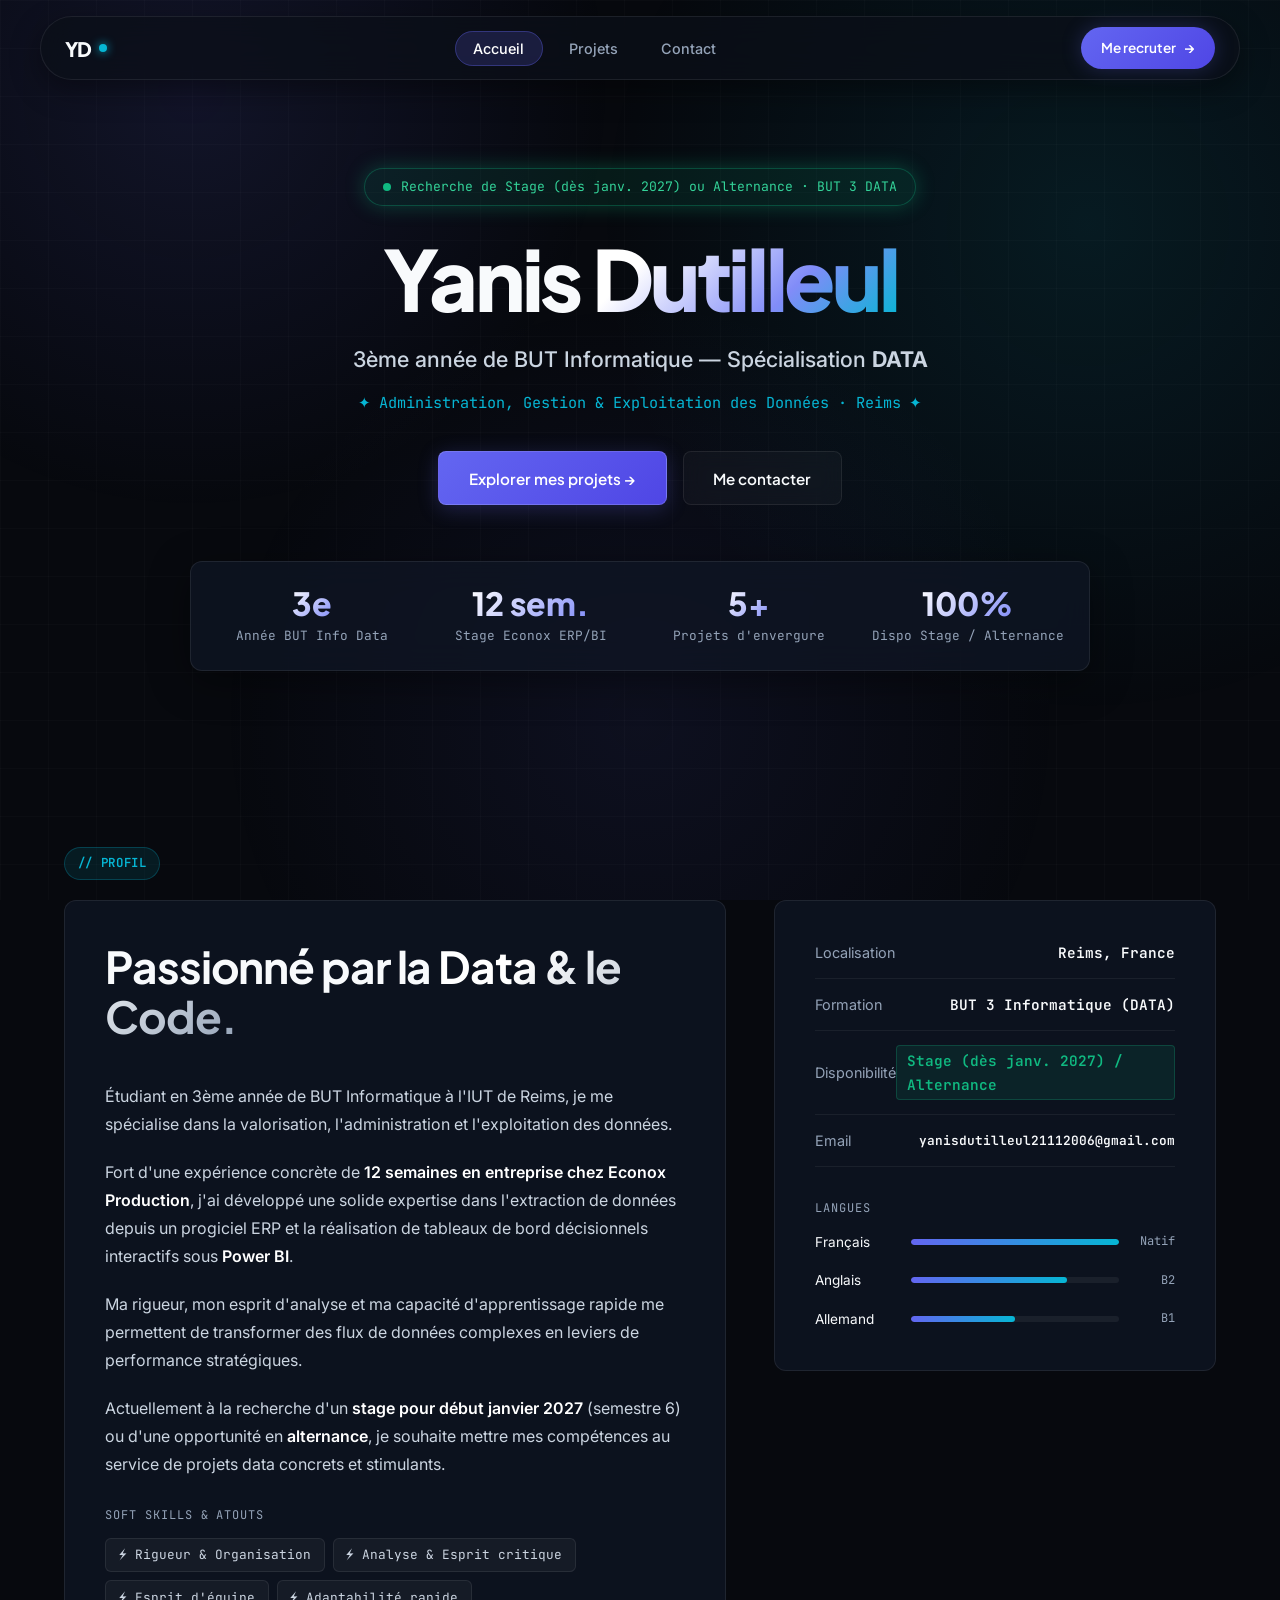
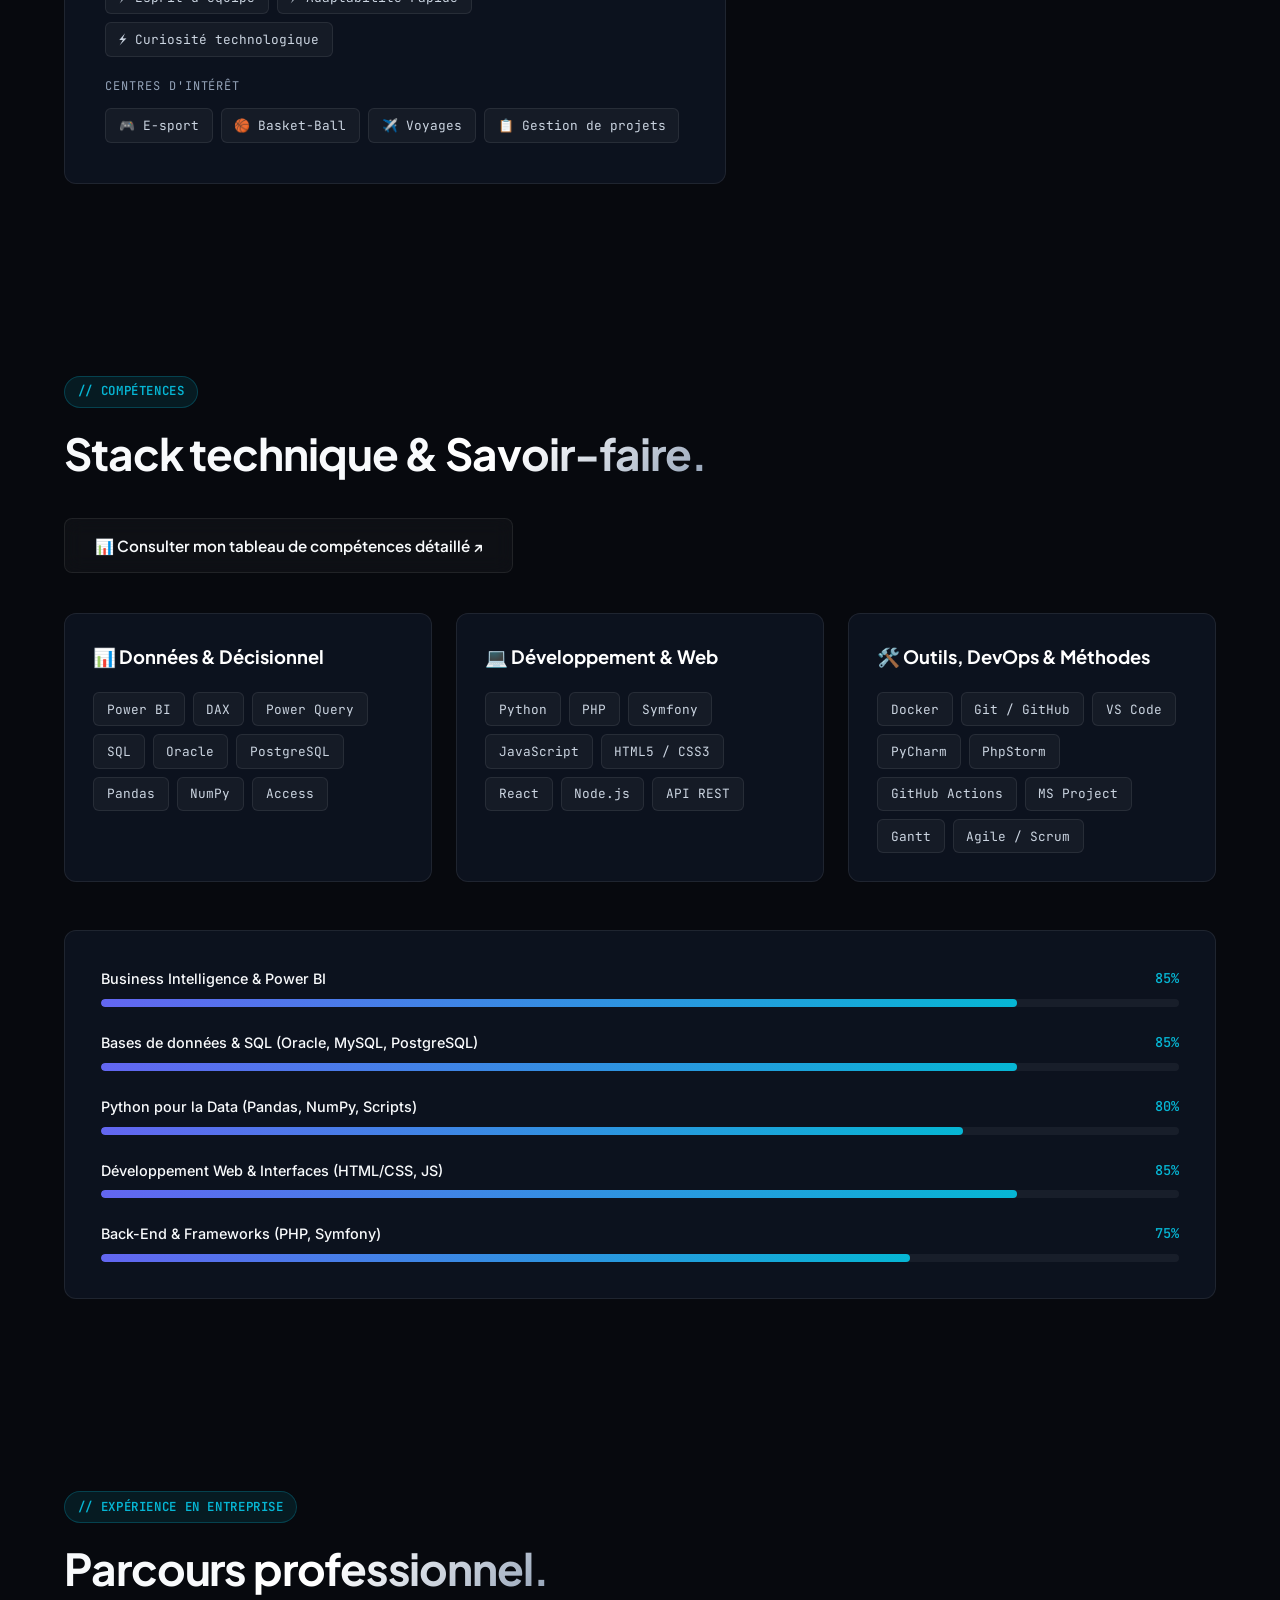
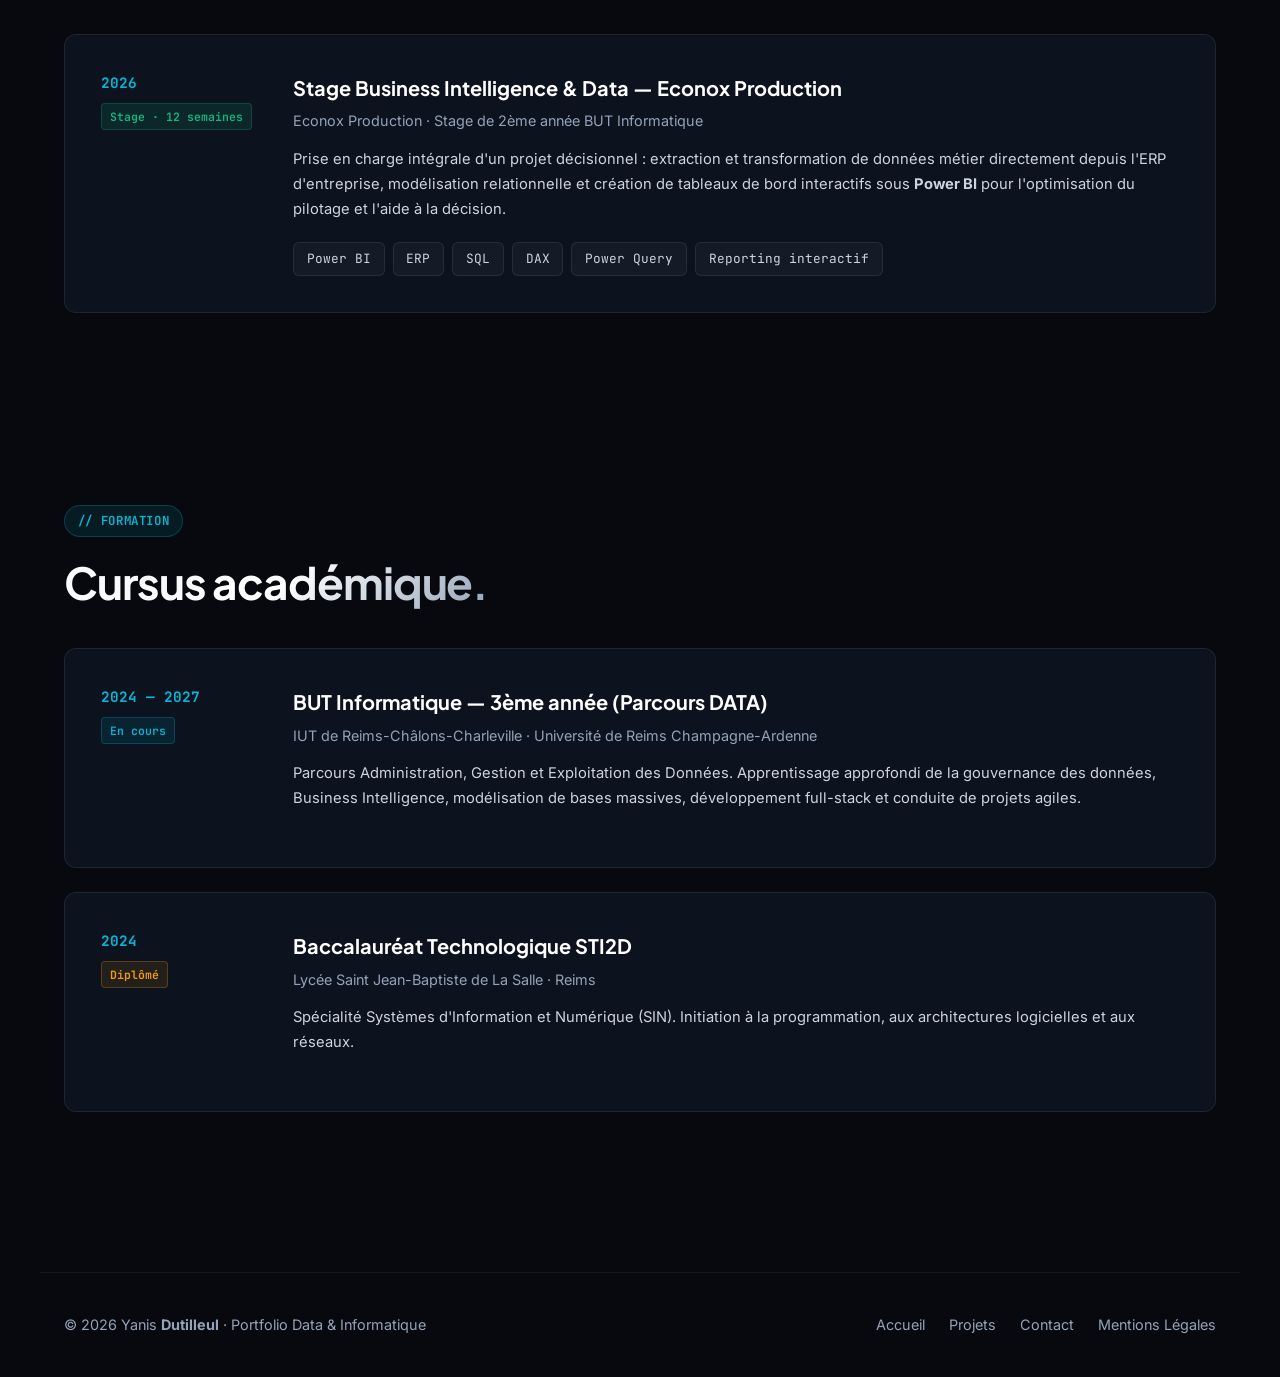
==== commit d2722f0f: "feat(cv): ajout de la recherche de stage janvier 2027 et selecteur de CV (stage / alternance)" ====
--- a/index.html
+++ b/index.html
@@ -4,6 +4,7 @@
   <meta charset="UTF-8" />
   <meta name="google-site-verification" content="TmmiE5WnkHJF2FdghV4OZSdoodd4v6s-AmvVGoYvjyQ" />
   <meta name="viewport" content="width=device-width, initial-scale=1.0" />
+  <meta name="description" content="Portfolio de Yanis Dutilleul, étudiant en 3ème année de BUT Informatique parcours DATA à Reims. Recherche active d'un stage pour début janvier 2027 ou d'une alternance en Data & Business Intelligence." />
   <title>Yanis Dutilleul — Portfolio Data & Informatique</title>
   <link rel="preconnect" href="https://fonts.googleapis.com">
   <link rel="preconnect" href="https://fonts.gstatic.com" crossorigin>
@@ -47,7 +48,7 @@
   <section id="hero">
     <div class="hero-badge reveal">
       <span class="pulse-dot"></span>
-      <span>Recherche d'alternance · BUT 3 DATA 2026–2027</span>
+      <span>Recherche de Stage (dès janv. 2027) ou Alternance · BUT 3 DATA</span>
     </div>
 
     <h1 class="reveal">
@@ -82,7 +83,7 @@
       </div>
       <div class="stat-item">
         <span class="stat-num" data-target="100" data-suffix="%">0</span>
-        <span class="stat-label">Disponibilité alternance</span>
+        <span class="stat-label">Dispo Stage / Alternance</span>
       </div>
     </div>
   </section>
@@ -96,6 +97,7 @@
         <p>Étudiant en 3ème année de BUT Informatique à l'IUT de Reims, je me spécialise dans la valorisation, l'administration et l'exploitation des données.</p>
         <p>Fort d'une expérience concrète de <strong>12 semaines en entreprise chez Econox Production</strong>, j'ai développé une solide expertise dans l'extraction de données depuis un progiciel ERP et la réalisation de tableaux de bord décisionnels interactifs sous <strong>Power BI</strong>.</p>
         <p>Ma rigueur, mon esprit d'analyse et ma capacité d'apprentissage rapide me permettent de transformer des flux de données complexes en leviers de performance stratégiques.</p>
+        <p>Actuellement à la recherche d'un <strong>stage pour début janvier 2027</strong> (semestre 6) ou d'une opportunité en <strong>alternance</strong>, je souhaite mettre mes compétences au service de projets data concrets et stimulants.</p>
 
         <div class="badges-group">
           <div class="badges-label">Soft skills &amp; ATOUTS</div>
@@ -131,7 +133,7 @@
           </div>
           <div class="info-row">
             <span class="info-k">Disponibilité</span>
-            <span class="info-v highlight">Alternance 2026–2027</span>
+            <span class="info-v highlight">Stage (dès janv. 2027) / Alternance</span>
           </div>
           <div class="info-row">
             <span class="info-k">Email</span>
--- a/style.css
+++ b/style.css
@@ -1185,10 +1185,83 @@
   align-items: center;
 }
 
+/* CV Version Selector */
+.cv-toggle-wrapper {
+  margin: 1.5rem 0 1.25rem;
+}
+
+.cv-toggle-label {
+  display: block;
+  font-family: var(--font-mono);
+  font-size: 0.78rem;
+  color: var(--muted);
+  text-transform: uppercase;
+  letter-spacing: 0.08em;
+  margin-bottom: 0.65rem;
+}
+
+.cv-toggle-group {
+  display: inline-flex;
+  gap: 0.4rem;
+  padding: 0.35rem;
+  background: rgba(11, 15, 25, 0.75);
+  border: 1px solid rgba(255, 255, 255, 0.1);
+  border-radius: 10px;
+  backdrop-filter: blur(12px);
+  width: 100%;
+  max-width: 500px;
+}
+
+.cv-toggle-btn {
+  flex: 1;
+  display: inline-flex;
+  align-items: center;
+  justify-content: center;
+  gap: 0.55rem;
+  padding: 0.7rem 0.95rem;
+  font-family: var(--font-heading);
+  font-size: 0.88rem;
+  font-weight: 600;
+  color: var(--text-secondary);
+  background: transparent;
+  border: 1px solid transparent;
+  border-radius: 7px;
+  cursor: pointer;
+  transition: var(--transition);
+  user-select: none;
+  white-space: nowrap;
+}
+
+.cv-toggle-btn:hover {
+  color: #fff;
+  background: rgba(255, 255, 255, 0.06);
+}
+
+.cv-toggle-btn.active {
+  color: #fff;
+  background: linear-gradient(135deg, rgba(99, 102, 241, 0.35) 0%, rgba(6, 182, 212, 0.3) 100%);
+  border-color: rgba(99, 102, 241, 0.55);
+  box-shadow: 0 4px 20px rgba(99, 102, 241, 0.25);
+}
+
+.cv-toggle-btn .toggle-dot {
+  width: 7px;
+  height: 7px;
+  border-radius: 50%;
+  background: var(--muted);
+  transition: var(--transition);
+}
+
+.cv-toggle-btn.active .toggle-dot {
+  background: var(--emerald);
+  box-shadow: 0 0 10px var(--emerald);
+}
+
 .cv-meta {
   display: flex;
   gap: 1.5rem;
-  margin: 1.5rem 0 2rem;
+  margin: 1.25rem 0 1.75rem;
+  flex-wrap: wrap;
 }
 
 .cv-meta-item {
@@ -1205,7 +1278,8 @@
 .cv-meta-val {
   font-weight: 700;
   color: #fff;
-  font-size: 1.1rem;
+  font-size: 1.05rem;
+  transition: color 0.3s ease;
 }
 
 .cv-frame {
@@ -1213,14 +1287,16 @@
   overflow: hidden;
   border: 1px solid var(--card-border);
   box-shadow: 0 12px 40px rgba(0, 0, 0, 0.6);
-  height: 420px;
+  height: 440px;
   position: relative;
+  background: #0f1524;
 }
 
 .cv-frame iframe {
   width: 100%;
   height: 100%;
   border: none;
+  transition: opacity 0.25s ease;
 }
 
 .cv-frame-overlay {
@@ -1389,3 +1465,10 @@
     text-align: center;
   }
 }
+
+@media (max-width: 580px) {
+  .cv-toggle-group {
+    flex-direction: column;
+  }
+}
+
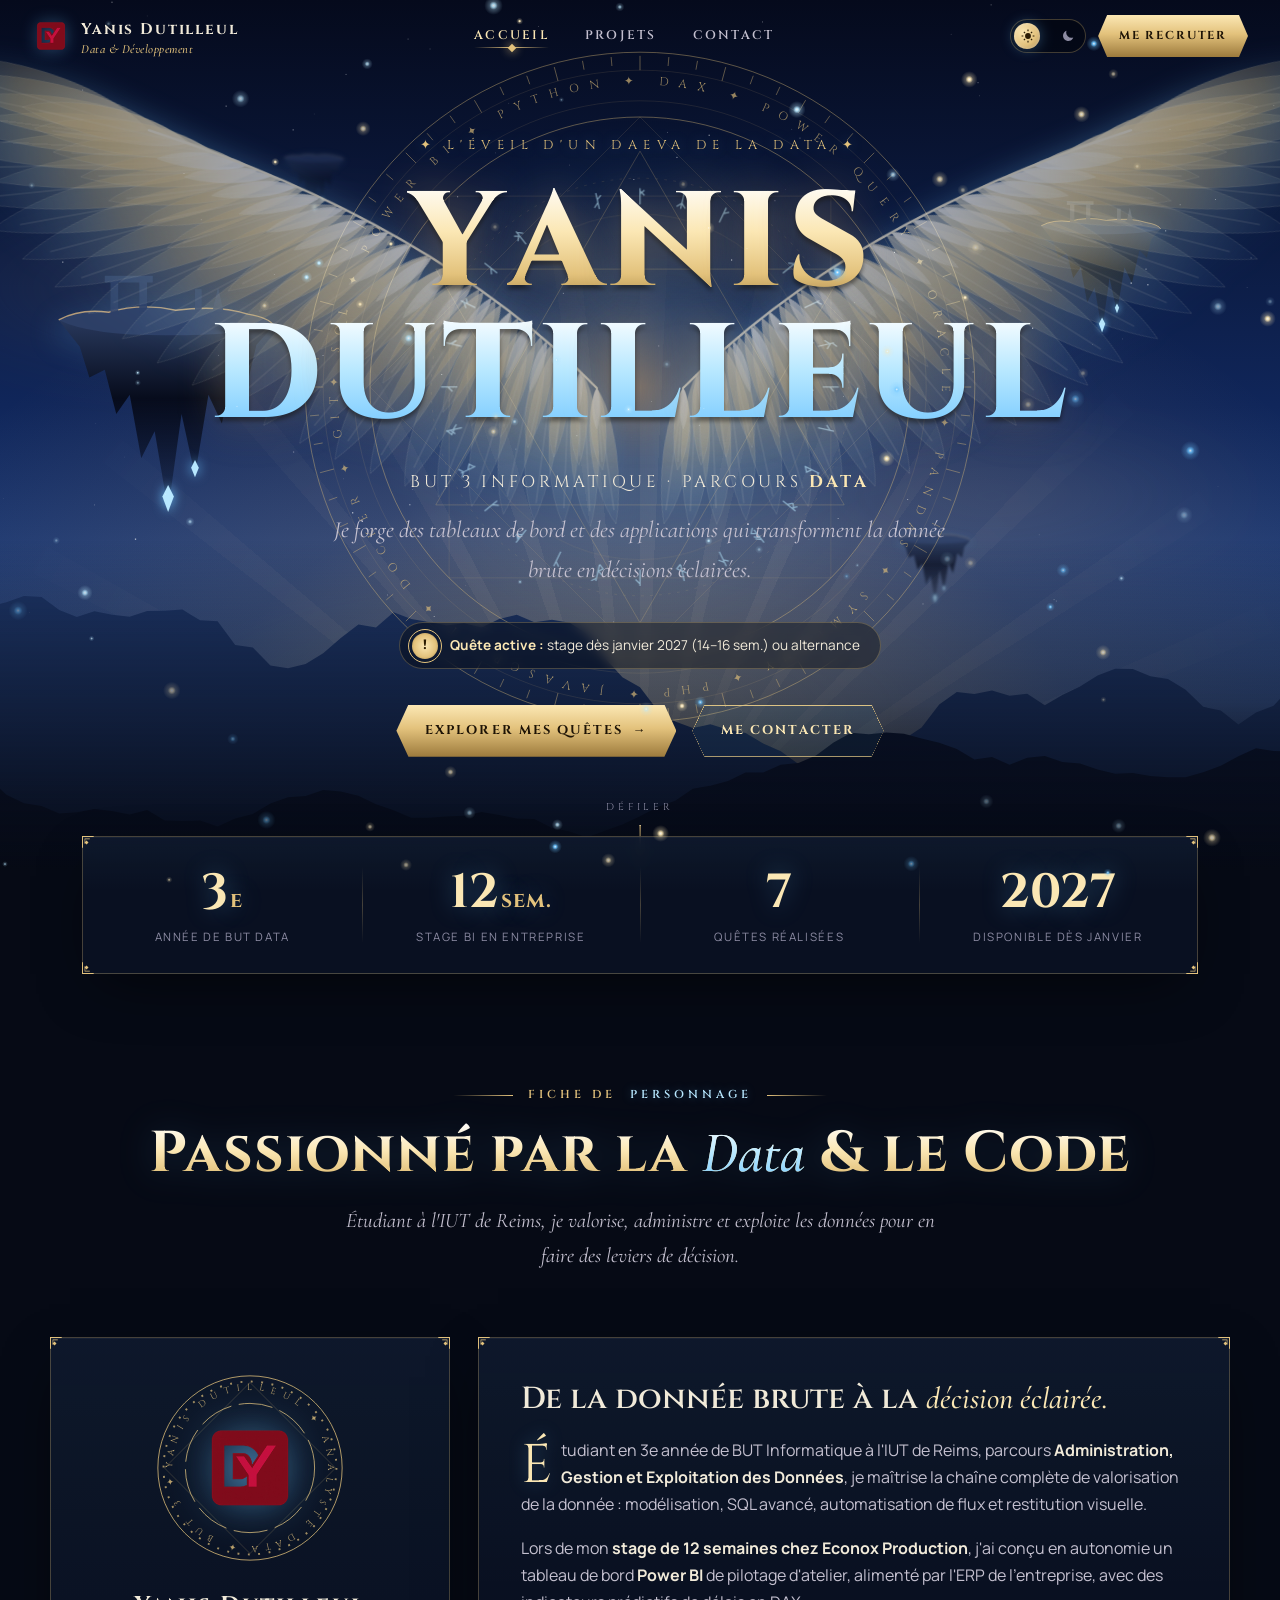
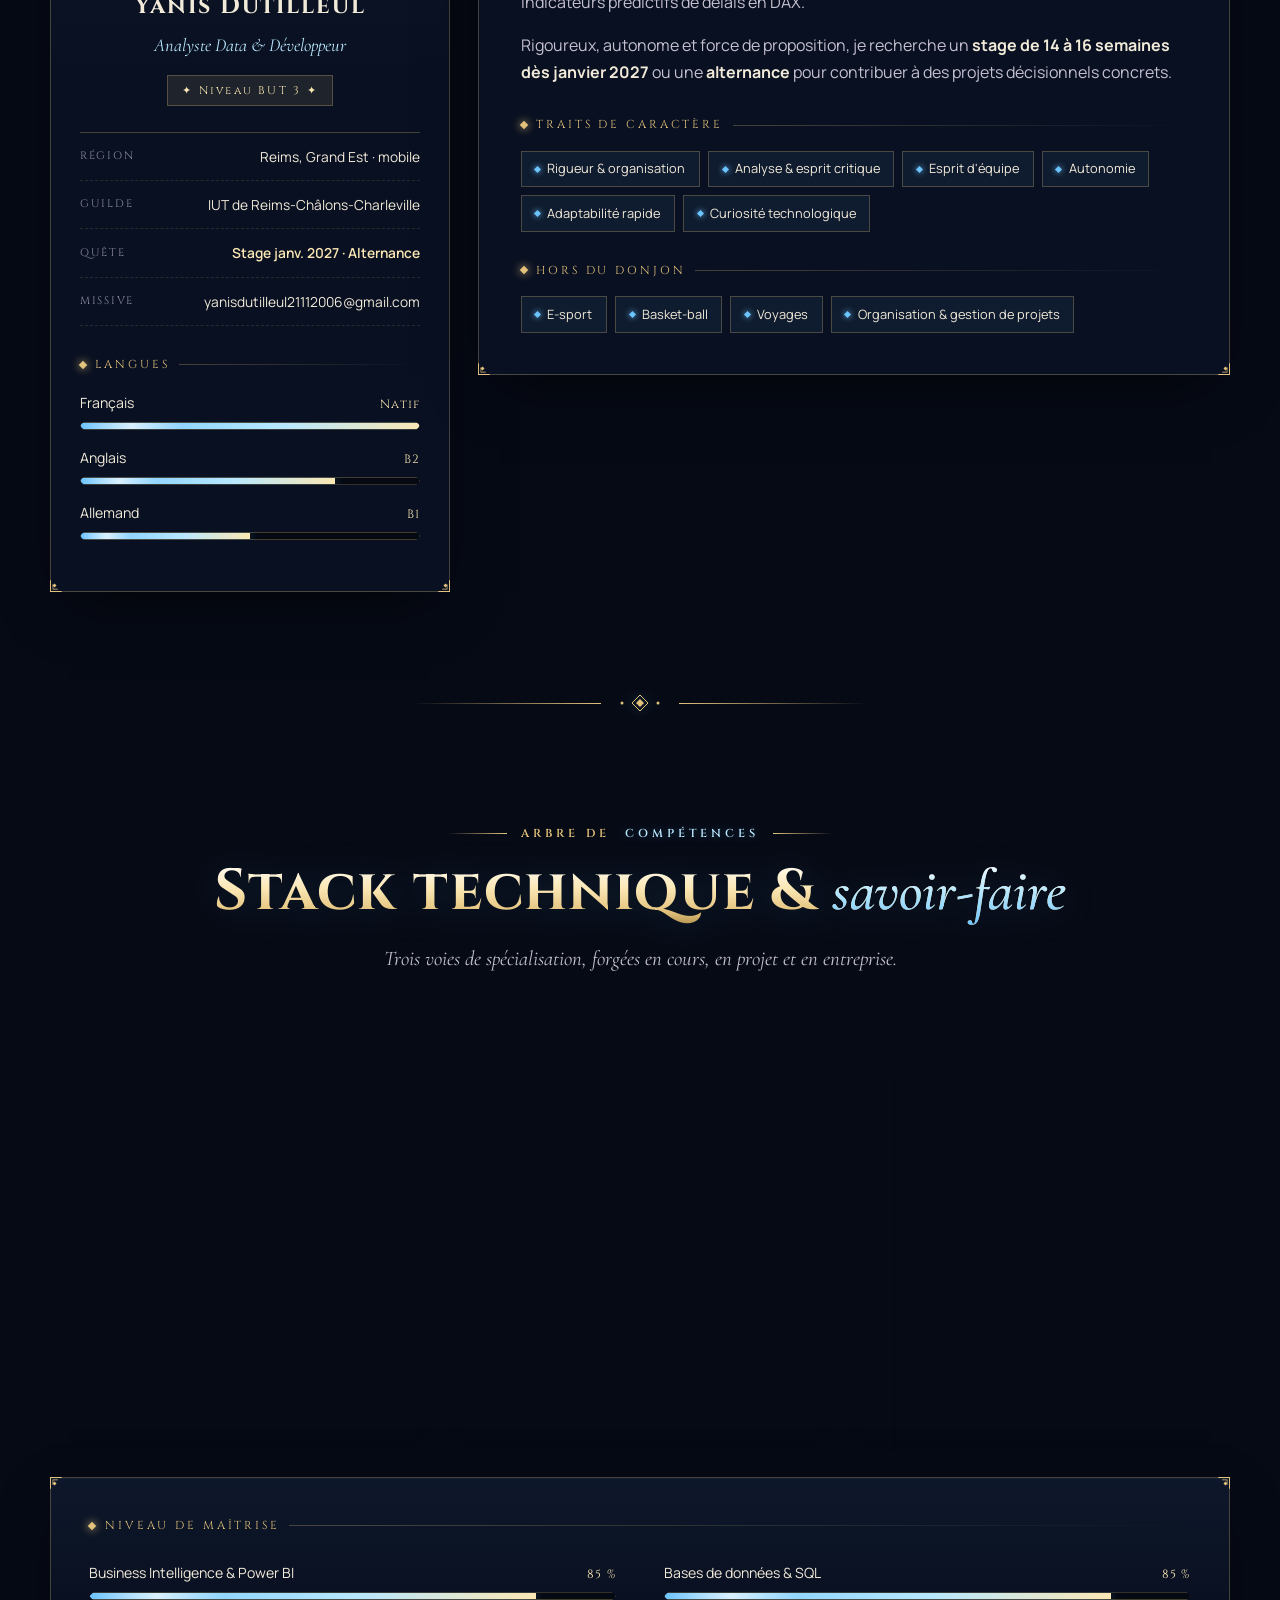
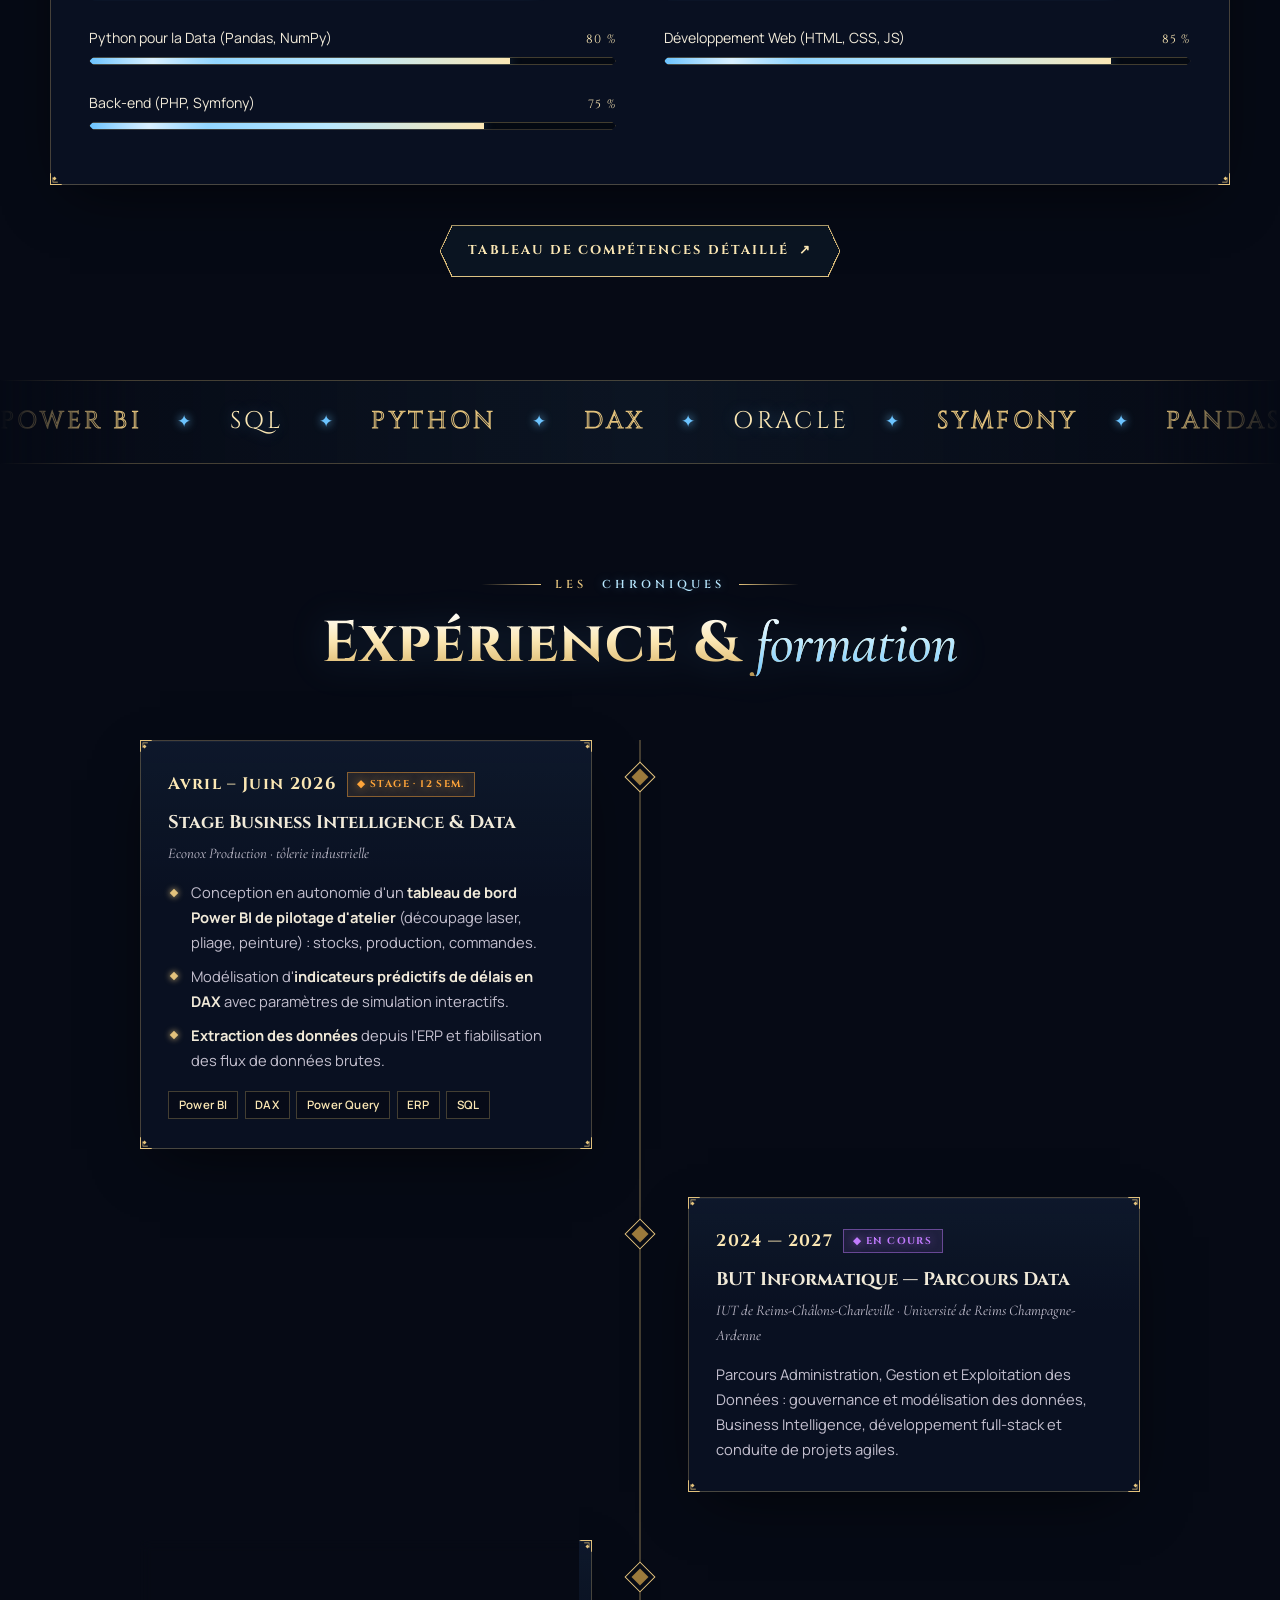
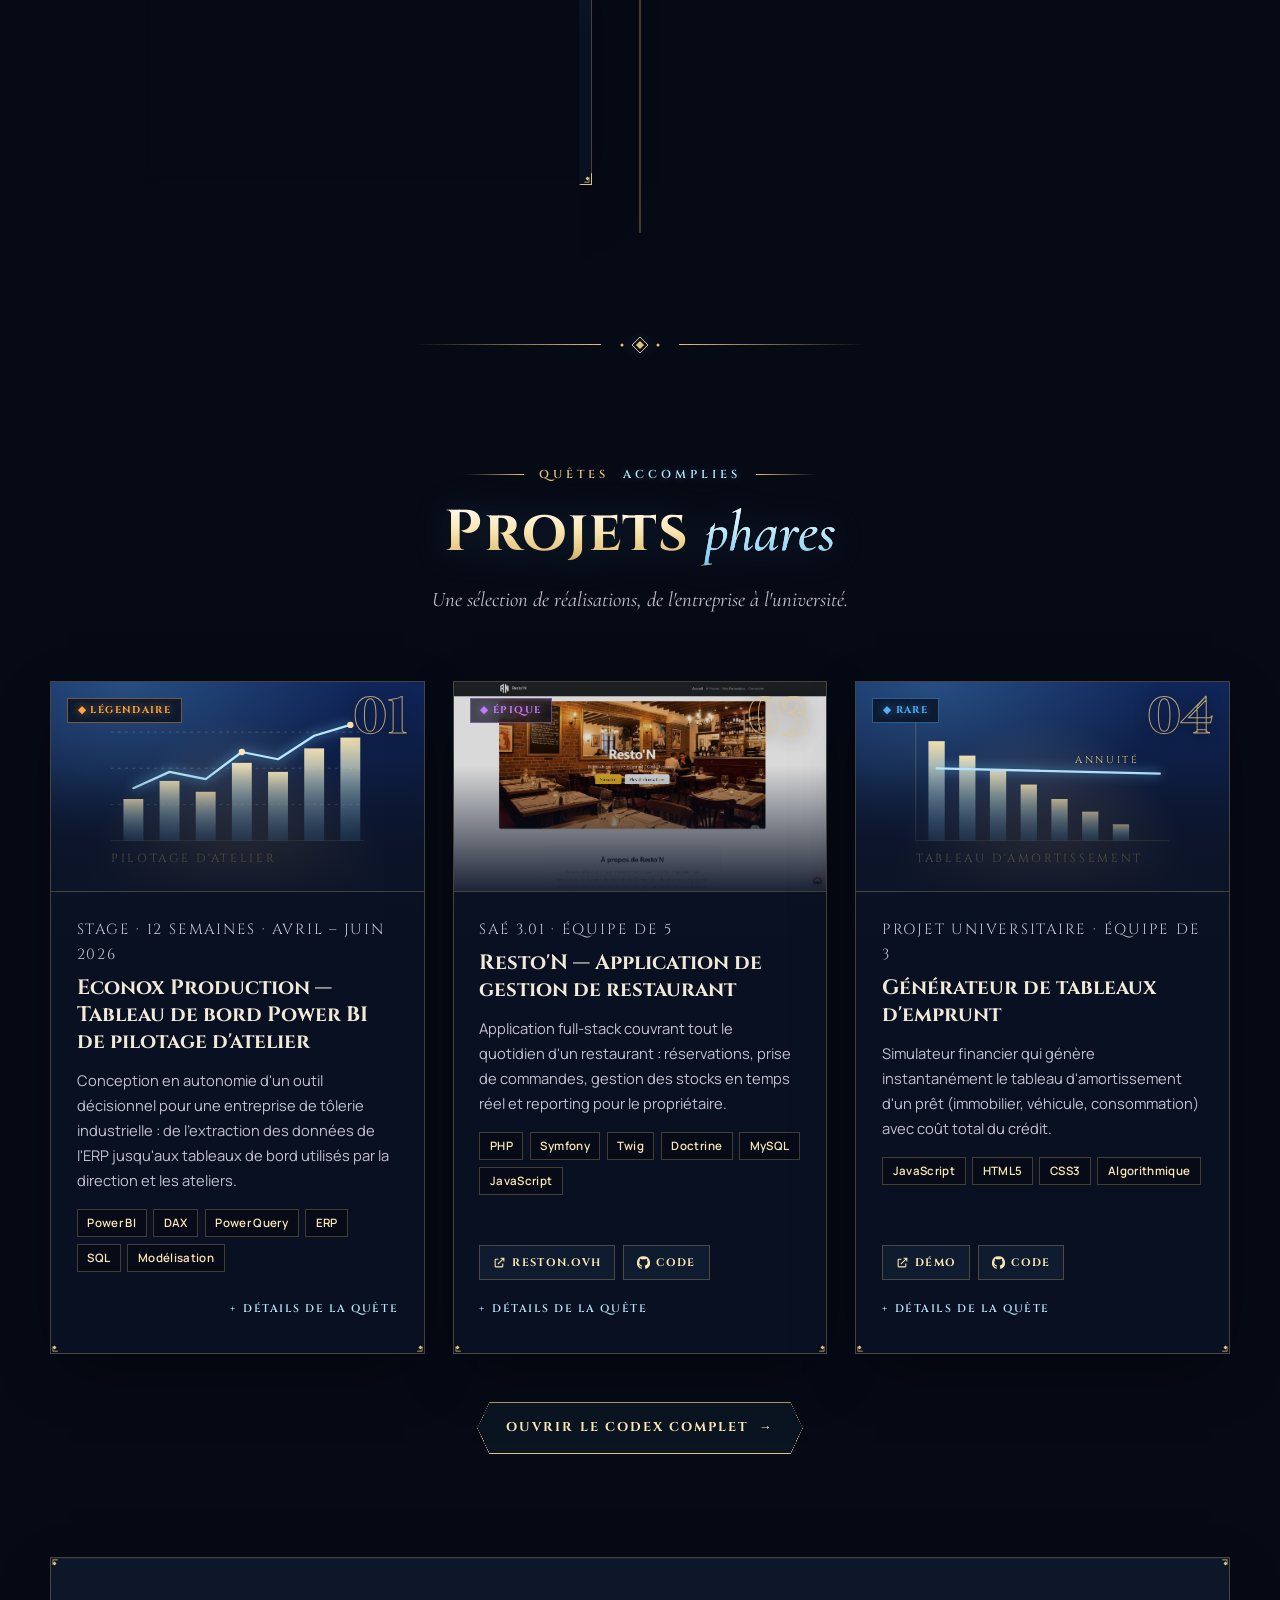
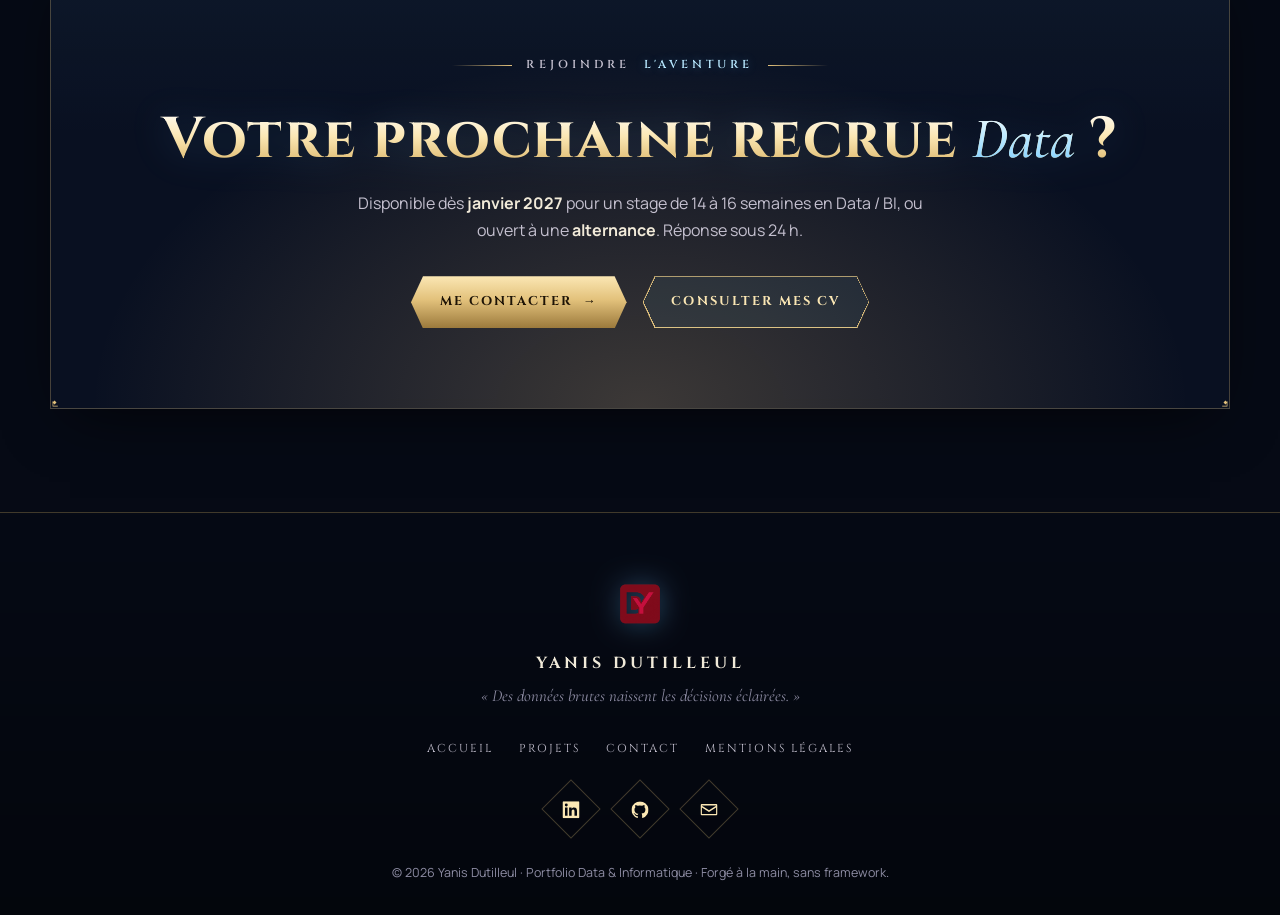
==== commit 1c6b294f: "feat(theme): refonte complète du portfolio, univers fantasy céleste - Ciel procédural (montagnes, îl" ====
--- a/index.html
+++ b/index.html
@@ -1,324 +1,426 @@
 <!DOCTYPE html>
-<html lang="fr">
+<html lang="fr" class="no-js" data-page="home">
 <head>
   <meta charset="UTF-8" />
+  <meta name="viewport" content="width=device-width, initial-scale=1.0, viewport-fit=cover" />
   <meta name="google-site-verification" content="TmmiE5WnkHJF2FdghV4OZSdoodd4v6s-AmvVGoYvjyQ" />
-  <meta name="viewport" content="width=device-width, initial-scale=1.0" />
-  <meta name="description" content="Portfolio de Yanis Dutilleul, étudiant en 3ème année de BUT Informatique parcours DATA à Reims. Recherche active d'un stage pour début janvier 2027 ou d'une alternance en Data & Business Intelligence." />
-  <title>Yanis Dutilleul — Portfolio Data & Informatique</title>
-  <link rel="preconnect" href="https://fonts.googleapis.com">
-  <link rel="preconnect" href="https://fonts.gstatic.com" crossorigin>
-  <link href="https://fonts.googleapis.com/css2?family=Inter:wght@300;400;500;600;700&family=JetBrains+Mono:wght@400;500;600;700&family=Plus+Jakarta+Sans:wght@400;500;600;700;800&display=swap" rel="stylesheet" />
-  <link rel="icon" type="image/x-icon" href="Logo Yanis-Photoroom.png">
+  <title>Yanis Dutilleul Portfolio Data &amp; Informatique</title>
+  <meta name="description" content="Portfolio de Yanis Dutilleul, étudiant en 3e année de BUT Informatique parcours Data à Reims. Recherche un stage dès janvier 2027 ou une alternance en Data &amp; Business Intelligence." />
+  <meta name="author" content="Yanis Dutilleul" />
+  <meta name="theme-color" content="#060a15" />
+  <meta property="og:type" content="website" />
+  <meta property="og:locale" content="fr_FR" />
+  <meta property="og:title" content="Yanis Dutilleul Portfolio Data &amp; Informatique" />
+  <meta property="og:description" content="Portfolio de Yanis Dutilleul, étudiant en 3e année de BUT Informatique parcours Data à Reims. Recherche un stage dès janvier 2027 ou une alternance en Data &amp; Business Intelligence." />
+  <meta property="og:image" content="logo-192.png" />
+  <link rel="icon" type="image/png" href="logo-64.png" />
+  <link rel="apple-touch-icon" href="logo-192.png" />
+  <link rel="preconnect" href="https://fonts.googleapis.com" />
+  <link rel="preconnect" href="https://fonts.gstatic.com" crossorigin />
+  <link href="https://fonts.googleapis.com/css2?family=Cinzel:wght@400;500;600;700;800;900&amp;family=Cormorant+Garamond:ital,wght@0,500;1,400;1,500;1,600&amp;family=Manrope:wght@300;400;500;600;700;800&amp;display=swap" rel="stylesheet" />
   <link rel="stylesheet" href="style.css" />
+  <script>
+    /* Avant le premier rendu : faction mémorisée + intro (1 fois par session, accueil uniquement) */
+    (function (h) {
+      h.className = h.className.replace('no-js', 'js');
+      try {
+        if (localStorage.getItem('faction') === 'ombre') h.dataset.faction = 'ombre';
+        if (h.dataset.page === 'home' && !sessionStorage.getItem('eveil') &&
+            !matchMedia('(prefers-reduced-motion: reduce)').matches) h.classList.add('intro-on');
+      } catch (e) {}
+    })(document.documentElement);
+  </script>
 </head>
 <body>
 
-  <!-- TOP SCROLL PROGRESS BAR -->
-  <div id="scroll-progress"></div>
-
-  <!-- MOBILE NAV -->
-  <div class="mobile-nav" id="mobileNav">
-    <button class="mobile-close" id="mobileClose">✕</button>
-    <a href="index.html" class="active">Accueil</a>
+  <!-- ═══ INTRO « ÉVEIL » ═══ -->
+  <div id="intro" aria-hidden="true">
+    <div class="intro-inner">
+      <div class="intro-sigil">
+        <svg class="intro-circle" viewBox="0 0 400 400">
+          <circle class="ic-draw" pathLength="1" cx="200" cy="200" r="190"/>
+          <circle class="ic-draw" pathLength="1" cx="200" cy="200" r="168"/>
+          <polygon class="ic-draw" pathLength="1" points="200,48 331.6,276 68.4,276"/>
+          <polygon class="ic-draw" pathLength="1" points="200,352 68.4,124 331.6,124"/>
+          <circle class="ic-draw" pathLength="1" cx="200" cy="200" r="88"/>
+          <g class="ic-spin"><text><textPath href="#icPath" textLength="1110" lengthAdjust="spacing">✦ DATA ✦ CODE ✦ DÉCISION ✦ ÉVEIL ✦ DATA ✦ CODE ✦ DÉCISION ✦ ÉVEIL</textPath></text></g>
+          <defs><path id="icPath" d="M200 200 m-179 0 a179 179 0 1 1 358 0 a179 179 0 1 1 -358 0"/></defs>
+        </svg>
+        <div class="intro-flash"></div>
+      </div>
+      <div class="intro-name">YANIS DUTILLEUL<small>L'éveil commence…</small></div>
+    </div>
+    <div class="intro-skip">Cliquer pour passer</div>
+  </div>
+  <a class="skip-link" href="#main">Aller au contenu</a>
+  <div id="scroll-progress" aria-hidden="true"></div>
+  <canvas id="aether" aria-hidden="true"></canvas>
+
+  <!-- ═══ NAVIGATION ═══ -->
+  <header id="navbar">
+    <a href="index.html" class="nav-logo" aria-label="Yanis Dutilleul — accueil">
+      <img src="logo-64.png" alt="" width="38" height="38" />
+      <span>Yanis Dutilleul<small>Data &amp; Développement</small></span>
+    </a>
+    <nav aria-label="Navigation principale">
+      <ul class="nav-links">
+        <li><a href="index.html" class="active" aria-current="page">Accueil</a></li>
+        <li><a href="projets.html">Projets</a></li>
+        <li><a href="contact.html">Contact</a></li>
+      </ul>
+    </nav>
+    <div class="nav-right">
+      <button class="faction-toggle" type="button" aria-label="Changer de faction : Lumière ou Ombre" aria-pressed="false" data-hover>
+        <span class="ft-knob" aria-hidden="true"></span>
+        <svg class="ft-sun" viewBox="0 0 24 24" aria-hidden="true"><path d="M12 7a5 5 0 1 0 0 10 5 5 0 0 0 0-10zM11 1h2v3h-2zm0 19h2v3h-2zM1 11h3v2H1zm19 0h3v2h-3zM4.2 5.6l1.4-1.4 2.1 2.1-1.4 1.4zm12.1 12.1 1.4-1.4 2.1 2.1-1.4 1.4zM4.2 18.4l2.1-2.1 1.4 1.4-2.1 2.1zM16.3 6.3l2.1-2.1 1.4 1.4-2.1 2.1z"/></svg>
+        <svg class="ft-moon" viewBox="0 0 24 24" aria-hidden="true"><path d="M21 14.5A9 9 0 0 1 9.5 3a9 9 0 1 0 11.5 11.5z"/></svg>
+      </button>
+      <a class="btn btn-gold btn-sm nav-cta" href="contact.html">Me recruter</a>
+      <button class="hamburger" id="hamburger" type="button" aria-label="Ouvrir le menu" aria-expanded="false" aria-controls="mobileNav">
+        <span></span><span></span><span></span>
+      </button>
+    </div>
+  </header>
+
+  <nav class="mobile-nav" id="mobileNav" aria-label="Navigation mobile">
+    <a href="index.html" class="active" aria-current="page">Accueil</a>
     <a href="projets.html">Projets</a>
     <a href="contact.html">Contact</a>
-  </div>
-
-  <!-- FLOATING GLASS NAVBAR -->
-  <nav id="navbar">
-    <a href="index.html" class="nav-logo">
-      YD<span class="nav-logo-dot"></span>
-    </a>
-    <ul class="nav-links">
-      <li><a href="index.html" class="active">Accueil</a></li>
-      <li><a href="projets.html">Projets</a></li>
-      <li><a href="contact.html">Contact</a></li>
-    </ul>
-    <a href="contact.html" class="nav-cta">
-      <span>Me recruter</span>
-      <span style="font-size: 0.9rem;">→</span>
-    </a>
-    <button class="hamburger" id="hamburger" aria-label="Menu">
-      <span></span><span></span><span></span>
-    </button>
+    <div class="mn-rune" aria-hidden="true"></div>
+    <a href="mentions-legales.html" style="font-size:1rem">Mentions légales</a>
   </nav>
 
-  <!-- ═══ HERO ═══ -->
-  <section id="hero">
-    <div class="hero-badge reveal">
-      <span class="pulse-dot"></span>
-      <span>Recherche de Stage (dès janv. 2027) ou Alternance · BUT 3 DATA</span>
+  <main id="main" class="page">
+
+    <!-- ═══ HÉROS ═══ -->
+    <section id="hero">
+      <div class="sky" data-sky aria-hidden="true"></div>
+      <div class="hero-stage" data-depth=".12" aria-hidden="true">
+        <div class="rune-circle" data-rune-circle></div>
+        <div class="wings" data-wings></div>
+      </div>
+
+      <div class="hero-content">
+        <p class="hero-over hero-fade" style="--t:.1s">✦ L'éveil d'un Daeva de la Data ✦</p>
+        <h1 class="hero-name" aria-label="Yanis Dutilleul">
+          <span class="line" data-split data-split-reset>Yanis</span>
+          <span class="line line-2" data-split>Dutilleul</span>
+        </h1>
+        <p class="hero-role hero-fade" style="--t:1.1s">BUT 3 Informatique · Parcours <b>Data</b></p>
+        <p class="hero-tag hero-fade" style="--t:1.3s">Je forge des tableaux de bord et des applications qui transforment la donnée brute en décisions éclairées.</p>
+        <div class="quest-badge hero-fade" style="--t:1.5s">
+          <span class="q-icon" aria-hidden="true">!</span>
+          <span><b>Quête active :</b> stage dès janvier 2027 (14–16 sem.) ou alternance</span>
+        </div>
+        <div class="hero-actions hero-fade" style="--t:1.7s">
+          <a class="btn btn-gold" href="projets.html">Explorer mes quêtes <span class="arr" aria-hidden="true">→</span></a>
+          <a class="btn btn-ghost" href="contact.html"><span class="bevel" aria-hidden="true"></span>Me contacter</a>
+        </div>
+      </div>
+
+      <div class="scroll-hint" aria-hidden="true"><span>Défiler</span><span class="sh-line"></span></div>
+    </section>
+
+    <!-- ═══ STATISTIQUES ═══ -->
+    <div class="stats">
+      <div class="frame stats-grid reveal">
+        <div class="stat"><span class="stat-num" data-count="3" data-suffix="e">3<small>e</small></span><span class="stat-label">Année de BUT Data</span></div>
+        <div class="stat"><span class="stat-num" data-count="12" data-suffix="sem.">12<small>sem.</small></span><span class="stat-label">Stage BI en entreprise</span></div>
+        <div class="stat"><span class="stat-num" data-count="7">7</span><span class="stat-label">Quêtes réalisées</span></div>
+        <div class="stat"><span class="stat-num" data-count="2027">2027</span><span class="stat-label">Disponible dès janvier</span></div>
+      </div>
     </div>
 
-    <h1 class="reveal">
-      Yanis <span class="hero-gradient-text">Dutilleul</span>
-    </h1>
-
-    <p class="hero-role reveal">
-      3ème année de BUT Informatique — Spécialisation <strong>DATA</strong>
-    </p>
-    <p class="hero-seek reveal">
-      <span>✦</span> Administration, Gestion &amp; Exploitation des Données · Reims <span>✦</span>
-    </p>
-
-    <div class="hero-actions reveal">
-      <a href="projets.html" class="btn-fill">Explorer mes projets →</a>
-      <a href="contact.html" class="btn-outline">Me contacter</a>
-    </div>
-
-    <!-- Animated Key Metrics -->
-    <div class="hero-stats reveal">
-      <div class="stat-item">
-        <span class="stat-num" data-target="3" data-suffix="e">0</span>
-        <span class="stat-label">Année BUT Info Data</span>
-      </div>
-      <div class="stat-item">
-        <span class="stat-num" data-target="12" data-suffix=" sem.">0</span>
-        <span class="stat-label">Stage Econox ERP/BI</span>
-      </div>
-      <div class="stat-item">
-        <span class="stat-num" data-target="5" data-suffix="+">0</span>
-        <span class="stat-label">Projets d'envergure</span>
-      </div>
-      <div class="stat-item">
-        <span class="stat-num" data-target="100" data-suffix="%">0</span>
-        <span class="stat-label">Dispo Stage / Alternance</span>
-      </div>
-    </div>
-  </section>
-
-  <!-- ═══ PROFIL ═══ -->
-  <section id="about">
-    <div class="section-tag">// Profil</div>
-    <div class="about-grid">
-      <div class="about-card about-left reveal">
-        <h2 class="section-title">Passionné par la <em>Data &amp; le Code.</em></h2>
-        <p>Étudiant en 3ème année de BUT Informatique à l'IUT de Reims, je me spécialise dans la valorisation, l'administration et l'exploitation des données.</p>
-        <p>Fort d'une expérience concrète de <strong>12 semaines en entreprise chez Econox Production</strong>, j'ai développé une solide expertise dans l'extraction de données depuis un progiciel ERP et la réalisation de tableaux de bord décisionnels interactifs sous <strong>Power BI</strong>.</p>
-        <p>Ma rigueur, mon esprit d'analyse et ma capacité d'apprentissage rapide me permettent de transformer des flux de données complexes en leviers de performance stratégiques.</p>
-        <p>Actuellement à la recherche d'un <strong>stage pour début janvier 2027</strong> (semestre 6) ou d'une opportunité en <strong>alternance</strong>, je souhaite mettre mes compétences au service de projets data concrets et stimulants.</p>
-
-        <div class="badges-group">
-          <div class="badges-label">Soft skills &amp; ATOUTS</div>
-          <div class="tags-wrap">
-            <span>⚡ Rigueur &amp; Organisation</span>
-            <span>⚡ Analyse &amp; Esprit critique</span>
-            <span>⚡ Esprit d'équipe</span>
-            <span>⚡ Adaptabilité rapide</span>
-            <span>⚡ Curiosité technologique</span>
-          </div>
-        </div>
-
-        <div class="badges-group" style="margin-top: 1.25rem;">
-          <div class="badges-label">Centres d'intérêt</div>
-          <div class="tags-wrap">
-            <span>🎮 E-sport</span>
-            <span>🏀 Basket-Ball</span>
-            <span>✈️ Voyages</span>
-            <span>📋 Gestion de projets</span>
-          </div>
-        </div>
-      </div>
-
-      <div class="about-card about-right reveal">
-        <div class="info-table">
-          <div class="info-row">
-            <span class="info-k">Localisation</span>
-            <span class="info-v">Reims, France</span>
-          </div>
-          <div class="info-row">
-            <span class="info-k">Formation</span>
-            <span class="info-v">BUT 3 Informatique (DATA)</span>
-          </div>
-          <div class="info-row">
-            <span class="info-k">Disponibilité</span>
-            <span class="info-v highlight">Stage (dès janv. 2027) / Alternance</span>
-          </div>
-          <div class="info-row">
-            <span class="info-k">Email</span>
-            <span class="info-v" style="font-size: 0.8rem;">yanisdutilleul21112006@gmail.com</span>
-          </div>
-        </div>
-
-        <div class="badges-label" style="margin-bottom: 0.75rem;">Langues</div>
-        <div class="langs">
-          <div class="lang-row">
-            <span>Français</span>
-            <div class="lang-track"><div class="lang-bar" data-w="100"></div></div>
-            <span class="lang-lvl">Natif</span>
-          </div>
-          <div class="lang-row">
-            <span>Anglais</span>
-            <div class="lang-track"><div class="lang-bar" data-w="75"></div></div>
-            <span class="lang-lvl">B2</span>
-          </div>
-          <div class="lang-row">
-            <span>Allemand</span>
-            <div class="lang-track"><div class="lang-bar" data-w="50"></div></div>
-            <span class="lang-lvl">B1</span>
-          </div>
-        </div>
-      </div>
-    </div>
-  </section>
-
-  <!-- ═══ COMPÉTENCES ═══ -->
-  <section id="skills">
-    <div class="section-tag">// Compétences</div>
-    <h2 class="section-title reveal">Stack technique &amp; <em>Savoir-faire.</em></h2>
-    
-    <a href="https://docs.google.com/spreadsheets/d/1V5MSTwOdySupA17iOOHL-KxqkTmcdY-EEjulKrXPCmY/edit?usp=sharing" target="_blank" class="btn-outline reveal" style="margin-bottom: 2.5rem; display: inline-flex;">
-      📊 Consulter mon tableau de compétences détaillé ↗
-    </a>
-
-    <div class="skills-grid">
-      <div class="skill-bloc reveal">
-        <div class="skill-bloc-title">📊 Données &amp; Décisionnel</div>
-        <div class="tags-wrap">
-          <span>Power BI</span><span>DAX</span><span>Power Query</span>
-          <span>SQL</span><span>Oracle</span><span>PostgreSQL</span>
-          <span>Pandas</span><span>NumPy</span><span>Access</span>
-        </div>
-      </div>
-
-      <div class="skill-bloc reveal">
-        <div class="skill-bloc-title">💻 Développement &amp; Web</div>
-        <div class="tags-wrap">
-          <span>Python</span><span>PHP</span><span>Symfony</span>
-          <span>JavaScript</span><span>HTML5 / CSS3</span>
-          <span>React</span><span>Node.js</span><span>API REST</span>
-        </div>
-      </div>
-
-      <div class="skill-bloc reveal">
-        <div class="skill-bloc-title">🛠️ Outils, DevOps &amp; Méthodes</div>
-        <div class="tags-wrap">
-          <span>Docker</span><span>Git / GitHub</span><span>VS Code</span>
-          <span>PyCharm</span><span>PhpStorm</span><span>GitHub Actions</span>
-          <span>MS Project</span><span>Gantt</span><span>Agile / Scrum</span>
-        </div>
-      </div>
-    </div>
-
-    <!-- Jauges de maîtrise -->
-    <div class="bars reveal">
-      <div class="bar-item">
-        <div class="bar-meta"><span>Business Intelligence &amp; Power BI</span><span class="bar-pct">85%</span></div>
-        <div class="bar-track"><div class="bar-fill" data-w="85"></div></div>
-      </div>
-      <div class="bar-item">
-        <div class="bar-meta"><span>Bases de données &amp; SQL (Oracle, MySQL, PostgreSQL)</span><span class="bar-pct">85%</span></div>
-        <div class="bar-track"><div class="bar-fill" data-w="85"></div></div>
-      </div>
-      <div class="bar-item">
-        <div class="bar-meta"><span>Python pour la Data (Pandas, NumPy, Scripts)</span><span class="bar-pct">80%</span></div>
-        <div class="bar-track"><div class="bar-fill" data-w="80"></div></div>
-      </div>
-      <div class="bar-item">
-        <div class="bar-meta"><span>Développement Web &amp; Interfaces (HTML/CSS, JS)</span><span class="bar-pct">85%</span></div>
-        <div class="bar-track"><div class="bar-fill" data-w="85"></div></div>
-      </div>
-      <div class="bar-item">
-        <div class="bar-meta"><span>Back-End &amp; Frameworks (PHP, Symfony)</span><span class="bar-pct">75%</span></div>
-        <div class="bar-track"><div class="bar-fill" data-w="75"></div></div>
-      </div>
-    </div>
-  </section>
-
-  <!-- ═══ EXPÉRIENCE PROFESSIONNELLE ═══ -->
-  <section id="experience">
-    <div class="section-tag">// Expérience en entreprise</div>
-    <h2 class="section-title reveal">Parcours <em>professionnel.</em></h2>
-
-    <div class="timeline">
-      <div class="timeline-card reveal">
-        <div class="timeline-meta">
-          <span class="timeline-year">2026</span>
-          <span class="timeline-badge">Stage · 12 semaines</span>
-        </div>
-        <div>
-          <div class="timeline-title">Stage Business Intelligence &amp; Data — Econox Production</div>
-          <div class="timeline-sub">Econox Production · Stage de 2ème année BUT Informatique</div>
-          <p class="timeline-desc">
-            Prise en charge intégrale d'un projet décisionnel : extraction et transformation de données métier directement depuis l'ERP d'entreprise, modélisation relationnelle et création de tableaux de bord interactifs sous <strong>Power BI</strong> pour l'optimisation du pilotage et l'aide à la décision.
-          </p>
-          <div class="tags-wrap">
-            <span>Power BI</span><span>ERP</span><span>SQL</span><span>DAX</span><span>Power Query</span><span>Reporting interactif</span>
-          </div>
-        </div>
-      </div>
-    </div>
-  </section>
-
-  <!-- ═══ FORMATION ═══ -->
-  <section id="formation">
-    <div class="section-tag">// Formation</div>
-    <h2 class="section-title reveal">Cursus <em>académique.</em></h2>
-
-    <div class="timeline">
-      <div class="timeline-card reveal">
-        <div class="timeline-meta">
-          <span class="timeline-year">2024 — 2027</span>
-          <span class="timeline-badge" style="color: var(--cyan); background: rgba(6, 182, 212, 0.1); border-color: rgba(6, 182, 212, 0.25);">En cours</span>
-        </div>
-        <div>
-          <div class="timeline-title">BUT Informatique — 3ème année (Parcours DATA)</div>
-          <div class="timeline-sub">IUT de Reims-Châlons-Charleville · Université de Reims Champagne-Ardenne</div>
-          <p class="timeline-desc">
-            Parcours Administration, Gestion et Exploitation des Données. Apprentissage approfondi de la gouvernance des données, Business Intelligence, modélisation de bases massives, développement full-stack et conduite de projets agiles.
-          </p>
-        </div>
-      </div>
-
-      <div class="timeline-card reveal">
-        <div class="timeline-meta">
-          <span class="timeline-year">2024</span>
-          <span class="timeline-badge" style="color: var(--amber); background: rgba(245, 158, 11, 0.1); border-color: rgba(245, 158, 11, 0.25);">Diplômé</span>
-        </div>
-        <div>
-          <div class="timeline-title">Baccalauréat Technologique STI2D</div>
-          <div class="timeline-sub">Lycée Saint Jean-Baptiste de La Salle · Reims</div>
-          <p class="timeline-desc">
-            Spécialité Systèmes d'Information et Numérique (SIN). Initiation à la programmation, aux architectures logicielles et aux réseaux.
-          </p>
-        </div>
-      </div>
-    </div>
-  </section>
-
-  <!-- FOOTER -->
+    <!-- ═══ FICHE DE PERSONNAGE ═══ -->
+    <section class="section" id="profil">
+      <div class="container">
+        <div class="sec-head reveal">
+          <p class="overline">Fiche de <i>personnage</i></p>
+          <h2 class="title">Passionné par la <em>Data</em> &amp; le Code</h2>
+          <p class="sec-sub">Étudiant à l'IUT de Reims, je valorise, administre et exploite les données pour en faire des leviers de décision.</p>
+        </div>
+        <div class="char-grid">
+          <aside class="frame char-card reveal reveal-l" aria-label="Fiche d'identité">
+            <div class="emblem">
+              <svg viewBox="0 0 200 200" aria-hidden="true">
+                <defs><path id="emPath" d="M100 100 m-82 0 a82 82 0 1 1 164 0 a82 82 0 1 1 -164 0"/></defs>
+                <circle class="em-ring" cx="100" cy="100" r="97"/>
+                <polygon class="em-ring" points="100,10 190,100 100,190 10,100" opacity=".25"/>
+                <g class="em-spin"><circle class="em-dash" cx="100" cy="100" r="91"/><text class="em-text"><textPath href="#emPath" textLength="508" lengthAdjust="spacing">YANIS DUTILLEUL ✦ ANALYSTE DATA ✦ BUT 3 ✦</textPath></text></g>
+                <g class="em-spin-rev"><circle class="em-ring" cx="100" cy="100" r="68" stroke-dasharray="36 8"/></g>
+              </svg>
+              <img src="logo-192.png" alt="Emblème YD de Yanis Dutilleul" width="104" height="104" />
+            </div>
+            <div class="char-name">Yanis Dutilleul</div>
+            <div class="char-class">Analyste Data &amp; Développeur</div>
+            <div class="lvl">✦ Niveau BUT 3 ✦</div>
+            <dl class="attr-list">
+              <div class="attr"><dt>Région</dt><dd>Reims, Grand Est · mobile</dd></div>
+              <div class="attr"><dt>Guilde</dt><dd>IUT de Reims-Châlons-Charleville</dd></div>
+              <div class="attr"><dt>Quête</dt><dd class="hl">Stage janv. 2027 · Alternance</dd></div>
+              <div class="attr"><dt>Missive</dt><dd><a href="mailto:yanisdutilleul21112006@gmail.com">yanisdutilleul21112006@gmail.com</a></dd></div>
+            </dl>
+            <div class="sub-label">Langues</div>
+          <div class="gauge">
+            <div class="gauge-head"><span>Français</span><span>Natif</span></div>
+            <div class="gauge-track"><div class="gauge-fill" data-w="100"></div></div>
+          </div>
+          <div class="gauge">
+            <div class="gauge-head"><span>Anglais</span><span>B2</span></div>
+            <div class="gauge-track"><div class="gauge-fill" data-w="75"></div></div>
+          </div>
+          <div class="gauge">
+            <div class="gauge-head"><span>Allemand</span><span>B1</span></div>
+            <div class="gauge-track"><div class="gauge-fill" data-w="50"></div></div>
+          </div>
+          </aside>
+
+          <div class="frame lore reveal reveal-r">
+            <h3>De la donnée brute à la <em>décision éclairée.</em></h3>
+            <p>Étudiant en 3e année de BUT Informatique à l'IUT de Reims, parcours <strong>Administration, Gestion et Exploitation des Données</strong>, je maîtrise la chaîne complète de valorisation de la donnée : modélisation, SQL avancé, automatisation de flux et restitution visuelle.</p>
+            <p>Lors de mon <strong>stage de 12 semaines chez Econox Production</strong>, j'ai conçu en autonomie un tableau de bord <strong>Power BI</strong> de pilotage d'atelier, alimenté par l'ERP de l'entreprise, avec des indicateurs prédictifs de délais en DAX.</p>
+            <p>Rigoureux, autonome et force de proposition, je recherche un <strong>stage de 14 à 16 semaines dès janvier 2027</strong> ou une <strong>alternance</strong> pour contribuer à des projets décisionnels concrets.</p>
+
+            <div class="sub-label">Traits de caractère</div>
+            <div class="chips"><span class="chip chip-diamond">Rigueur &amp; organisation</span><span class="chip chip-diamond">Analyse &amp; esprit critique</span><span class="chip chip-diamond">Esprit d'équipe</span><span class="chip chip-diamond">Autonomie</span><span class="chip chip-diamond">Adaptabilité rapide</span><span class="chip chip-diamond">Curiosité technologique</span></div>
+
+            <div class="sub-label">Hors du donjon</div>
+            <div class="chips"><span class="chip chip-diamond">E-sport</span><span class="chip chip-diamond">Basket-ball</span><span class="chip chip-diamond">Voyages</span><span class="chip chip-diamond">Organisation &amp; gestion de projets</span></div>
+          </div>
+        </div>
+      </div>
+    </section>
+
+    <div class="divider" aria-hidden="true"><svg viewBox="0 0 46 18"><path d="M23 1l8 8-8 8-8-8z" fill="none" stroke="currentColor"/><path d="M23 5l4 4-4 4-4-4z" fill="currentColor"/><circle cx="5" cy="9" r="1.5" fill="currentColor"/><circle cx="41" cy="9" r="1.5" fill="currentColor"/></svg></div>
+
+    <!-- ═══ ARBRE DE COMPÉTENCES ═══ -->
+    <section class="section" id="competences">
+      <div class="container">
+        <div class="sec-head reveal">
+          <p class="overline">Arbre de <i>compétences</i></p>
+          <h2 class="title">Stack technique &amp; <em>savoir-faire</em></h2>
+          <p class="sec-sub">Trois voies de spécialisation, forgées en cours, en projet et en entreprise.</p>
+        </div>
+        <div class="skills-grid" data-stagger>
+          <article class="frame skill-branch reveal" data-tilt>
+            <div class="sigil"><svg viewBox="0 0 24 24" aria-hidden="true"><ellipse cx="12" cy="5" rx="8" ry="3"/><path d="M4 5v6c0 1.7 3.6 3 8 3s8-1.3 8-3V5"/><path d="M4 11v6c0 1.7 3.6 3 8 3s8-1.3 8-3v-6"/></svg></div>
+            <h3>Données &amp; Décisionnel</h3>
+            <p class="branch-sub">Voie de l'Analyste</p>
+            <div class="chips"><span class="chip">Power BI</span><span class="chip">DAX</span><span class="chip">Power Query</span><span class="chip">SQL</span><span class="chip">Oracle</span><span class="chip">PostgreSQL</span><span class="chip">Pandas</span><span class="chip">NumPy</span><span class="chip">Access</span><span class="chip">PhpMyAdmin</span></div>
+          </article>
+          <article class="frame skill-branch reveal" data-tilt>
+            <div class="sigil"><svg viewBox="0 0 24 24" aria-hidden="true"><path d="M8 6l-6 6 6 6M16 6l6 6-6 6M14 4l-4 16"/></svg></div>
+            <h3>Développement &amp; Web</h3>
+            <p class="branch-sub">Voie de l'Artisan</p>
+            <div class="chips"><span class="chip">Python</span><span class="chip">PHP</span><span class="chip">Symfony</span><span class="chip">Twig</span><span class="chip">JavaScript</span><span class="chip">React</span><span class="chip">HTML5 / CSS3</span><span class="chip">Node.js</span><span class="chip">API REST</span></div>
+          </article>
+          <article class="frame skill-branch reveal" data-tilt>
+            <div class="sigil"><svg viewBox="0 0 24 24" aria-hidden="true"><path d="M14.7 6.3a4 4 0 0 0-5.4 5.4L3 18l3 3 6.3-6.3a4 4 0 0 0 5.4-5.4l-2.5 2.5-2.4-.6-.6-2.4z"/></svg></div>
+            <h3>Outils &amp; Méthodes</h3>
+            <p class="branch-sub">Voie du Stratège</p>
+            <div class="chips"><span class="chip">Docker</span><span class="chip">Git / GitHub</span><span class="chip">GitHub Actions</span><span class="chip">VS Code</span><span class="chip">PyCharm</span><span class="chip">PhpStorm</span><span class="chip">SQL Developer</span><span class="chip">MS Project</span><span class="chip">Gantt</span><span class="chip">MS Planner</span><span class="chip">Agile / Scrum</span></div>
+          </article>
+        </div>
+
+        <div class="frame mastery reveal">
+          <div class="sub-label">Niveau de maîtrise</div>
+          <div class="gauge">
+            <div class="gauge-head"><span>Business Intelligence &amp; Power BI</span><span>85 %</span></div>
+            <div class="gauge-track"><div class="gauge-fill" data-w="85"></div></div>
+          </div>
+          <div class="gauge">
+            <div class="gauge-head"><span>Bases de données &amp; SQL</span><span>85 %</span></div>
+            <div class="gauge-track"><div class="gauge-fill" data-w="85"></div></div>
+          </div>
+          <div class="gauge">
+            <div class="gauge-head"><span>Python pour la Data (Pandas, NumPy)</span><span>80 %</span></div>
+            <div class="gauge-track"><div class="gauge-fill" data-w="80"></div></div>
+          </div>
+          <div class="gauge">
+            <div class="gauge-head"><span>Développement Web (HTML, CSS, JS)</span><span>85 %</span></div>
+            <div class="gauge-track"><div class="gauge-fill" data-w="85"></div></div>
+          </div>
+          <div class="gauge">
+            <div class="gauge-head"><span>Back-end (PHP, Symfony)</span><span>75 %</span></div>
+            <div class="gauge-track"><div class="gauge-fill" data-w="75"></div></div>
+          </div>
+        </div>
+
+        <div class="skills-cta reveal">
+          <a class="btn btn-ghost" href="https://docs.google.com/spreadsheets/d/1V5MSTwOdySupA17iOOHL-KxqkTmcdY-EEjulKrXPCmY/edit?usp=sharing" target="_blank" rel="noopener"><span class="bevel" aria-hidden="true"></span>Tableau de compétences détaillé <span class="arr" aria-hidden="true">↗</span></a>
+        </div>
+      </div>
+    </section>
+
+    <div class="marquee" aria-hidden="true"><div class="marquee-track"><span>Power BI</span><span>SQL</span><span>Python</span><span>DAX</span><span>Oracle</span><span>Symfony</span><span>Pandas</span><span>JavaScript</span><span>Power Query</span><span>PostgreSQL</span><span>Docker</span><span>PHP</span><span>React</span><span>Git</span><span>Power BI</span><span>SQL</span><span>Python</span><span>DAX</span><span>Oracle</span><span>Symfony</span><span>Pandas</span><span>JavaScript</span><span>Power Query</span><span>PostgreSQL</span><span>Docker</span><span>PHP</span><span>React</span><span>Git</span></div></div>
+
+    <!-- ═══ CHRONIQUES ═══ -->
+    <section class="section" id="parcours">
+      <div class="container">
+        <div class="sec-head reveal">
+          <p class="overline">Les <i>chroniques</i></p>
+          <h2 class="title">Expérience &amp; <em>formation</em></h2>
+        </div>
+        <div class="timeline">
+          <div class="tl-line" aria-hidden="true"><i></i></div>
+
+          <div class="tl-item">
+            <span class="tl-gem" aria-hidden="true"></span>
+            <article class="frame tl-card reveal reveal-l">
+              <div class="tl-meta"><span class="tl-year">Avril – Juin 2026</span><span class="rarity r-legend">◆ Stage · 12 sem.</span></div>
+              <h3>Stage Business Intelligence &amp; Data</h3>
+              <p class="tl-org">Econox Production · tôlerie industrielle</p>
+              <ul class="bullets">
+                <li>Conception en autonomie d'un <strong>tableau de bord Power BI de pilotage d'atelier</strong> (découpage laser, pliage, peinture) : stocks, production, commandes.</li>
+                <li>Modélisation d'<strong>indicateurs prédictifs de délais en DAX</strong> avec paramètres de simulation interactifs.</li>
+                <li><strong>Extraction des données</strong> depuis l'ERP et fiabilisation des flux de données brutes.</li>
+              </ul>
+              <div class="tags"><span class="tag">Power BI</span><span class="tag">DAX</span><span class="tag">Power Query</span><span class="tag">ERP</span><span class="tag">SQL</span></div>
+            </article>
+          </div>
+
+          <div class="tl-item">
+            <span class="tl-gem" aria-hidden="true"></span>
+            <article class="frame tl-card reveal reveal-r">
+              <div class="tl-meta"><span class="tl-year">2024 — 2027</span><span class="rarity r-epic">◆ En cours</span></div>
+              <h3>BUT Informatique — Parcours Data</h3>
+              <p class="tl-org">IUT de Reims-Châlons-Charleville · Université de Reims Champagne-Ardenne</p>
+              <p>Parcours Administration, Gestion et Exploitation des Données : gouvernance et modélisation des données, Business Intelligence, développement full-stack et conduite de projets agiles.</p>
+            </article>
+          </div>
+
+          <div class="tl-item">
+            <span class="tl-gem" aria-hidden="true"></span>
+            <article class="frame tl-card reveal reveal-l">
+              <div class="tl-meta"><span class="tl-year">2024</span><span class="rarity r-rare">◆ Diplômé</span></div>
+              <h3>Baccalauréat Technologique STI2D</h3>
+              <p class="tl-org">Lycée Saint Jean-Baptiste de La Salle · Reims</p>
+              <p>Spécialité Systèmes d'Information et Numérique (SIN) : premiers pas en programmation, architectures logicielles et réseaux.</p>
+            </article>
+          </div>
+        </div>
+      </div>
+    </section>
+
+    <div class="divider" aria-hidden="true"><svg viewBox="0 0 46 18"><path d="M23 1l8 8-8 8-8-8z" fill="none" stroke="currentColor"/><path d="M23 5l4 4-4 4-4-4z" fill="currentColor"/><circle cx="5" cy="9" r="1.5" fill="currentColor"/><circle cx="41" cy="9" r="1.5" fill="currentColor"/></svg></div>
+
+    <!-- ═══ QUÊTES PHARES ═══ -->
+    <section class="section" id="quetes">
+      <div class="container">
+        <div class="sec-head reveal">
+          <p class="overline">Quêtes <i>accomplies</i></p>
+          <h2 class="title">Projets <em>phares</em></h2>
+          <p class="sec-sub">Une sélection de réalisations, de l'entreprise à l'université.</p>
+        </div>
+        <div class="quests-grid three" data-stagger>
+      <article class="frame quest reveal" data-tilt data-category="data-bi">
+        <div class="quest-media">
+          <div class="art" aria-hidden="true"><svg viewBox="0 0 320 180">
+            <line class="a-grid" x1="20" y1="150" x2="300" y2="150"/><line class="a-grid" x1="20" y1="110" x2="300" y2="110" stroke-dasharray="3 5"/><line class="a-grid" x1="20" y1="70" x2="300" y2="70" stroke-dasharray="3 5"/><line class="a-grid" x1="20" y1="30" x2="300" y2="30" stroke-dasharray="3 5"/>
+            <rect class="a-bar" x="34" y="104" width="22" height="46"/><rect class="a-bar" x="74" y="84" width="22" height="66"/><rect class="a-bar" x="114" y="96" width="22" height="54"/><rect class="a-bar" x="154" y="64" width="22" height="86"/><rect class="a-bar" x="194" y="74" width="22" height="76"/><rect class="a-bar" x="234" y="48" width="22" height="102"/><rect class="a-bar" x="274" y="36" width="22" height="114"/>
+            <path class="a-line" pathLength="1" d="M45 92 L85 74 L125 82 L165 52 L205 60 L245 34 L285 22"/>
+            <circle class="a-dot" cx="165" cy="52" r="3.5"/><circle class="a-dot" cx="285" cy="22" r="3.5"/>
+            <text class="a-txt" x="20" y="174">PILOTAGE D'ATELIER</text>
+          </svg></div>
+          <span class="rarity r-legend">◆ Légendaire</span>
+          <span class="quest-num" aria-hidden="true">01</span>
+        </div>
+        <div class="quest-body">
+          <p class="quest-kind">Stage · 12 semaines · Avril – Juin 2026</p>
+          <h3>Econox Production — Tableau de bord Power BI de pilotage d'atelier</h3>
+          <p>Conception en autonomie d'un outil décisionnel pour une entreprise de tôlerie industrielle : de l'extraction des données de l'ERP jusqu'aux tableaux de bord utilisés par la direction et les ateliers.</p>
+          <div class="quest-more" id="qm-01"><div><ul class="bullets"><li><strong>Pilotage d'atelier :</strong> suivi des stocks, de la production et des commandes sur les postes découpage laser, pliage et peinture.</li><li><strong>Indicateurs prédictifs :</strong> modélisation de délais en DAX avec paramètres de simulation interactifs.</li><li><strong>Fiabilisation des flux :</strong> extraction depuis l'ERP, nettoyage Power Query et modélisation décisionnelle.</li></ul></div></div>
+          <div class="tags"><span class="tag">Power BI</span><span class="tag">DAX</span><span class="tag">Power Query</span><span class="tag">ERP</span><span class="tag">SQL</span><span class="tag">Modélisation</span></div>
+          <div class="quest-foot">
+            <div class="quest-links"></div>
+            <button class="toggle-more" type="button" aria-expanded="false" aria-controls="qm-01"><i aria-hidden="true">+</i><span>Détails de la quête</span></button>
+          </div>
+        </div>
+      </article>
+      <article class="frame quest reveal" data-tilt data-category="web data-bi">
+        <div class="quest-media">
+          <img src="img_reston.png" alt="Page d'accueil de l'application Resto'N" loading="lazy" />
+          <span class="rarity r-epic">◆ Épique</span>
+          <span class="quest-num" aria-hidden="true">03</span>
+        </div>
+        <div class="quest-body">
+          <p class="quest-kind">SAÉ 3.01 · Équipe de 5</p>
+          <h3>Resto'N — Application de gestion de restaurant</h3>
+          <p>Application full-stack couvrant tout le quotidien d'un restaurant : réservations, prise de commandes, gestion des stocks en temps réel et reporting pour le propriétaire.</p>
+          <div class="quest-more" id="qm-03"><div><ul class="bullets"><li><strong>Base de données :</strong> modèle relationnel garantissant la cohérence stocks / commandes (Doctrine ORM).</li><li><strong>Rôles :</strong> espaces propriétaire et serveur avec permissions dédiées.</li><li><strong>Reporting :</strong> module d'analyse des ventes pour le pilotage de l'établissement.</li></ul></div></div>
+          <div class="tags"><span class="tag">PHP</span><span class="tag">Symfony</span><span class="tag">Twig</span><span class="tag">Doctrine</span><span class="tag">MySQL</span><span class="tag">JavaScript</span></div>
+          <div class="quest-foot">
+            <div class="quest-links"><a class="link-rune" href="https://reston.ovh" target="_blank" rel="noopener"><svg viewBox="0 0 24 24" aria-hidden="true"><path d="M14 3h7v7h-2V6.41l-9.29 9.3-1.42-1.42L17.59 5H14V3zM5 5h5v2H5v12h12v-5h2v5a2 2 0 0 1-2 2H5a2 2 0 0 1-2-2V7a2 2 0 0 1 2-2z"/></svg>reston.ovh</a><a class="link-rune" href="https://github.com/Kisytloa/RestoN" target="_blank" rel="noopener"><svg viewBox="0 0 24 24" aria-hidden="true"><path d="M12 .3a12 12 0 0 0-3.8 23.4c.6.1.8-.3.8-.6v-2c-3.3.7-4-1.6-4-1.6-.6-1.4-1.4-1.8-1.4-1.8-1-.7.1-.7.1-.7 1.2.1 1.8 1.2 1.8 1.2 1 1.8 2.8 1.3 3.5 1 .1-.8.4-1.3.7-1.6-2.7-.3-5.5-1.3-5.5-6 0-1.2.5-2.3 1.3-3.1-.2-.4-.6-1.6 0-3.2 0 0 1-.3 3.4 1.2a11.5 11.5 0 0 1 6 0c2.3-1.5 3.3-1.2 3.3-1.2.6 1.6.2 2.8.1 3.2.8.8 1.3 1.9 1.3 3.2 0 4.6-2.8 5.6-5.5 5.9.5.4.9 1 .9 2.2v3.3c0 .3.1.7.8.6A12 12 0 0 0 12 .3"/></svg>Code</a></div>
+            <button class="toggle-more" type="button" aria-expanded="false" aria-controls="qm-03"><i aria-hidden="true">+</i><span>Détails de la quête</span></button>
+          </div>
+        </div>
+      </article>
+      <article class="frame quest reveal" data-tilt data-category="web algo">
+        <div class="quest-media">
+          <div class="art" aria-hidden="true"><svg viewBox="0 0 320 180">
+            <line class="a-grid" x1="20" y1="150" x2="300" y2="150"/><line class="a-grid" x1="20" y1="20" x2="20" y2="150"/>
+            <rect class="a-bar" x="34" y="40" width="18" height="110"/><rect class="a-bar" x="68" y="56" width="18" height="94"/><rect class="a-bar" x="102" y="72" width="18" height="78"/><rect class="a-bar" x="136" y="88" width="18" height="62"/><rect class="a-bar" x="170" y="104" width="18" height="46"/><rect class="a-bar" x="204" y="118" width="18" height="32"/><rect class="a-bar" x="238" y="132" width="18" height="18"/>
+            <path class="a-line" pathLength="1" d="M43 70 C120 72 200 74 290 76"/>
+            <text class="a-txt" x="196" y="64" style="font-size:11px">ANNUITÉ</text>
+            <text class="a-txt" x="20" y="174">TABLEAU D'AMORTISSEMENT</text>
+          </svg></div>
+          <span class="rarity r-rare">◆ Rare</span>
+          <span class="quest-num" aria-hidden="true">04</span>
+        </div>
+        <div class="quest-body">
+          <p class="quest-kind">Projet universitaire · Équipe de 3</p>
+          <h3>Générateur de tableaux d'emprunt</h3>
+          <p>Simulateur financier qui génère instantanément le tableau d'amortissement d'un prêt (immobilier, véhicule, consommation) avec coût total du crédit.</p>
+          <div class="quest-more" id="qm-04"><div><ul class="bullets"><li><strong>Deux modes de calcul :</strong> annuités constantes ou amortissements constants.</li><li><strong>Périodicités :</strong> remboursements mensuels, trimestriels, semestriels ou annuels.</li><li><strong>Indicateurs clés :</strong> coût total du crédit et montant total remboursé, interface responsive.</li></ul></div></div>
+          <div class="tags"><span class="tag">JavaScript</span><span class="tag">HTML5</span><span class="tag">CSS3</span><span class="tag">Algorithmique</span></div>
+          <div class="quest-foot">
+            <div class="quest-links"><a class="link-rune" href="https://prog-tableau-emprunt.vercel.app" target="_blank" rel="noopener"><svg viewBox="0 0 24 24" aria-hidden="true"><path d="M14 3h7v7h-2V6.41l-9.29 9.3-1.42-1.42L17.59 5H14V3zM5 5h5v2H5v12h12v-5h2v5a2 2 0 0 1-2 2H5a2 2 0 0 1-2-2V7a2 2 0 0 1 2-2z"/></svg>Démo</a><a class="link-rune" href="https://github.com/Kisytloa/prog_tableau_emprunt" target="_blank" rel="noopener"><svg viewBox="0 0 24 24" aria-hidden="true"><path d="M12 .3a12 12 0 0 0-3.8 23.4c.6.1.8-.3.8-.6v-2c-3.3.7-4-1.6-4-1.6-.6-1.4-1.4-1.8-1.4-1.8-1-.7.1-.7.1-.7 1.2.1 1.8 1.2 1.8 1.2 1 1.8 2.8 1.3 3.5 1 .1-.8.4-1.3.7-1.6-2.7-.3-5.5-1.3-5.5-6 0-1.2.5-2.3 1.3-3.1-.2-.4-.6-1.6 0-3.2 0 0 1-.3 3.4 1.2a11.5 11.5 0 0 1 6 0c2.3-1.5 3.3-1.2 3.3-1.2.6 1.6.2 2.8.1 3.2.8.8 1.3 1.9 1.3 3.2 0 4.6-2.8 5.6-5.5 5.9.5.4.9 1 .9 2.2v3.3c0 .3.1.7.8.6A12 12 0 0 0 12 .3"/></svg>Code</a></div>
+            <button class="toggle-more" type="button" aria-expanded="false" aria-controls="qm-04"><i aria-hidden="true">+</i><span>Détails de la quête</span></button>
+          </div>
+        </div>
+      </article>
+        </div>
+        <div class="see-all reveal">
+          <a class="btn btn-ghost" href="projets.html"><span class="bevel" aria-hidden="true"></span>Ouvrir le codex complet <span class="arr" aria-hidden="true">→</span></a>
+        </div>
+      </div>
+    </section>
+
+    <!-- ═══ APPEL À L'AVENTURE ═══ -->
+    <section class="section" style="padding-top:0">
+      <div class="container">
+        <div class="frame cta-band reveal reveal-z">
+          <div class="cta-glow" aria-hidden="true"></div>
+          <p class="overline">Rejoindre <i>l'aventure</i></p>
+          <h2 class="title">Votre prochaine recrue <em>Data</em> ?</h2>
+          <p>Disponible dès <strong>janvier 2027</strong> pour un stage de 14 à 16 semaines en Data / BI, ou ouvert à une <strong>alternance</strong>. Réponse sous 24 h.</p>
+          <div class="hero-actions">
+            <a class="btn btn-gold" href="contact.html">Me contacter <span class="arr" aria-hidden="true">→</span></a>
+            <a class="btn btn-ghost" href="contact.html#cv"><span class="bevel" aria-hidden="true"></span>Consulter mes CV</a>
+          </div>
+        </div>
+      </div>
+    </section>
+  </main>
+
+  <!-- ═══ PIED DE PAGE ═══ -->
   <footer>
-    <span>© 2026 Yanis <strong>Dutilleul</strong> · Portfolio Data &amp; Informatique</span>
-    <nav class="footer-nav">
+    <img class="foot-emblem" src="logo-192.png" alt="" width="54" height="54" loading="lazy" />
+    <div class="foot-name">Yanis Dutilleul</div>
+    <p class="foot-motto">« Des données brutes naissent les décisions éclairées. »</p>
+    <nav class="foot-nav" aria-label="Liens de pied de page">
       <a href="index.html">Accueil</a>
       <a href="projets.html">Projets</a>
       <a href="contact.html">Contact</a>
-      <a href="#" id="openLegal">Mentions Légales</a>
+      <a href="mentions-legales.html">Mentions légales</a>
     </nav>
+    <div class="foot-social">
+      <a href="https://www.linkedin.com/in/yanis-dutilleul-544088357/" target="_blank" rel="noopener" aria-label="LinkedIn"><svg viewBox="0 0 24 24" aria-hidden="true"><path d="M20.45 20.45h-3.55v-5.57c0-1.33-.03-3.04-1.85-3.04-1.86 0-2.14 1.45-2.14 2.94v5.67H9.35V9h3.41v1.56h.05c.48-.9 1.64-1.85 3.37-1.85 3.6 0 4.27 2.37 4.27 5.46v6.28zM5.34 7.43a2.06 2.06 0 1 1 0-4.12 2.06 2.06 0 0 1 0 4.12zM7.12 20.45H3.56V9h3.56v11.45zM22.22 0H1.77C.79 0 0 .77 0 1.73v20.54C0 23.23.79 24 1.77 24h20.45c.98 0 1.78-.77 1.78-1.73V1.73C24 .77 23.2 0 22.22 0z"/></svg></a>
+      <a href="https://github.com/Kisytloa" target="_blank" rel="noopener" aria-label="GitHub"><svg viewBox="0 0 24 24" aria-hidden="true"><path d="M12 .3a12 12 0 0 0-3.8 23.4c.6.1.8-.3.8-.6v-2c-3.3.7-4-1.6-4-1.6-.6-1.4-1.4-1.8-1.4-1.8-1-.7.1-.7.1-.7 1.2.1 1.8 1.2 1.8 1.2 1 1.8 2.8 1.3 3.5 1 .1-.8.4-1.3.7-1.6-2.7-.3-5.5-1.3-5.5-6 0-1.2.5-2.3 1.3-3.1-.2-.4-.6-1.6 0-3.2 0 0 1-.3 3.4 1.2a11.5 11.5 0 0 1 6 0c2.3-1.5 3.3-1.2 3.3-1.2.6 1.6.2 2.8.1 3.2.8.8 1.3 1.9 1.3 3.2 0 4.6-2.8 5.6-5.5 5.9.5.4.9 1 .9 2.2v3.3c0 .3.1.7.8.6A12 12 0 0 0 12 .3"/></svg></a>
+      <a href="mailto:yanisdutilleul21112006@gmail.com" aria-label="E-mail"><svg viewBox="0 0 24 24" aria-hidden="true"><path d="M2 4h20a2 2 0 0 1 2 2v12a2 2 0 0 1-2 2H2a2 2 0 0 1-2-2V6a2 2 0 0 1 2-2zm0 2v.5l10 6.25L22 6.5V6H2zm20 2.86-10 6.25L2 8.86V18h20V8.86z"/></svg></a>
+    </div>
+    <p class="foot-copy">© <span data-year>2026</span> Yanis Dutilleul · Portfolio Data &amp; Informatique · Forgé à la main, sans framework.</p>
   </footer>
-
-  <!-- MODAL MENTIONS LÉGALES -->
-  <div class="modal-overlay" id="legalModal">
-    <div class="modal-content">
-      <button class="modal-close" id="closeLegal">✕</button>
-      <h2>Éditeur du site</h2>
-      <p><strong>Nom :</strong> Yanis Dutilleul</p>
-      <p><strong>Adresse e-mail :</strong> yanisdutilleul21112006@gmail.com</p>
-      <p><strong>Statut :</strong> Étudiant en BUT Informatique</p>
-
-      <h2>Hébergement</h2>
-      <p>Ce site est hébergé par <strong>Vercel Inc.</strong></p>
-      <p><strong>Adresse :</strong> 440 N Barranca Ave #4133, Covina, CA 91723, USA</p>
-      <p><strong>Site web :</strong> <a href="https://yanis-dut.vercel.app" target="_blank" style="color: var(--cyan);">https://vercel.com/</a></p>
-
-      <h2>Propriété intellectuelle</h2>
-      <p>L'ensemble de ce site relève de la législation française et internationale sur le droit d'auteur et la propriété intellectuelle. Tous les droits de reproduction sont réservés.</p>
-
-      <h2>Données personnelles</h2>
-      <p>Ce site ne collecte aucune donnée personnelle identifiable de ses visiteurs. Aucune information n'est stockée à des fins de suivi ou d'analyse.</p>
-    </div>
-  </div>
 
   <script src="script.js"></script>
 </body>
--- a/style.css
+++ b/style.css
@@ -1,1474 +1,2175 @@
-/* ═══════════════════════════════════════════════════
-   YANIS DUTILLEUL — PORTFOLIO DATA & TECH
-   Modern Dark Glassmorphism, Electric Indigo & Cyan Glow
-   ═══════════════════════════════════════════════════ */
-
-@import url('https://fonts.googleapis.com/css2?family=Inter:wght@300;400;500;600;700&family=JetBrains+Mono:wght@400;500;600;700&family=Plus+Jakarta+Sans:wght@400;500;600;700;800&display=swap');
-
-*, *::before, *::after {
-  box-sizing: border-box;
-  margin: 0;
-  padding: 0;
-}
-
+/* ═══════════════════════════════════════════════════════════════
+   YANIS DUTILLEUL — PORTFOLIO
+   Thème « Éther » : univers fantasy céleste, deux factions
+   ✦ Lumière (or & azur)   ☾ Ombre (cramoisi & violet)
+   ═══════════════════════════════════════════════════════════════ */
+
+@view-transition { navigation: auto; }
+
+*, *::before, *::after { box-sizing: border-box; margin: 0; padding: 0; }
+
+/* ───────────── TOKENS ───────────── */
 :root {
-  /* Core Tech Palette */
-  --bg: #07090e;
-  --bg-secondary: #0b0f19;
-  --card: rgba(15, 22, 36, 0.75);
-  --card-hover: rgba(22, 32, 54, 0.85);
-  --card-border: rgba(255, 255, 255, 0.08);
-  --card-border-hover: rgba(99, 102, 241, 0.45);
-  --input-bg: rgba(18, 26, 43, 0.6);
-
-  /* Accents & Brand */
-  --primary: #6366f1;
-  --primary-light: #818cf8;
-  --primary-glow: rgba(99, 102, 241, 0.25);
-  --cyan: #06b6d4;
-  --cyan-glow: rgba(6, 182, 212, 0.25);
-  --emerald: #10b981;
-  --emerald-glow: rgba(16, 185, 129, 0.3);
-  --amber: #f59e0b;
-
-  /* Typography */
-  --text: #f8fafc;
-  --text-secondary: #cbd5e1;
-  --muted: #94a3b8;
-  --font-heading: 'Plus Jakarta Sans', sans-serif;
-  --font-body: 'Inter', sans-serif;
-  --font-mono: 'JetBrains Mono', monospace;
+  color-scheme: dark;
+
+  /* Faction Lumière (défaut) */
+  --bg: #060a15;
+  --bg-2: #0a1122;
+  --bg-3: #0f1830;
+  --panel: rgba(12, 20, 40, 0.72);
+  --panel-solid: #0c1428;
+
+  --ink: #f1ead9;
+  --ink-2: #c4c0cf;
+  --muted: #8d8ca3;
+
+  --gold: #e3c27c;
+  --gold-hi: #fbe7b4;
+  --gold-lo: #9c7a3c;
+  --gold-line: rgba(227, 194, 124, 0.28);
+  --gold-faint: rgba(227, 194, 124, 0.1);
+
+  --accent: #6cc4ff;          /* couleur principale de faction */
+  --accent-2: #b8e8ff;
+  --accent-rgb: 108, 196, 255;
+  --glow: rgba(108, 196, 255, 0.35);
+
+  --sky-top: #050a1c;
+  --sky-mid: #10265a;
+  --sky-low: #2d4f8f;
+  --horizon: #f2c784;
+  --horizon-rgb: 242, 199, 132;
+  --mtn-far: #1d3566;
+  --mtn-near: #0b1530;
+  --rock-top: #2d3f66;
+  --rock-bot: #070c1c;
+
+  --wing-a: #fff6dc;
+  --wing-b: #f0cf86;
+  --wing-c: #8fd3ff;
+
+  --legend: #ffa53a;
+  --epic: #c27bff;
+  --rare: #4fb2ff;
+  --uncommon: #5fd68b;
+
+  /* Typographie */
+  --f-title: 'Cinzel', 'Times New Roman', serif;
+  --f-serif: 'Cormorant Garamond', Georgia, serif;
+  --f-body: 'Manrope', system-ui, -apple-system, 'Segoe UI', sans-serif;
 
   /* Layout */
-  --max-w: 1200px;
-  --radius: 12px;
-  --radius-sm: 8px;
-  --transition: all 0.3s cubic-bezier(0.16, 1, 0.3, 1);
-}
-
+  --max-w: 1180px;
+  --gutter: clamp(1rem, 4vw, 2rem);
+  --nav-h: 72px;
+  --ease: cubic-bezier(0.16, 1, 0.3, 1);
+  --ease-io: cubic-bezier(0.65, 0, 0.35, 1);
+}
+
+[data-faction="ombre"] {
+  --bg: #08050d;
+  --bg-2: #110a18;
+  --bg-3: #1a0f24;
+  --panel: rgba(24, 12, 30, 0.72);
+  --panel-solid: #170c1f;
+
+  --ink: #f2e6e6;
+  --ink-2: #cbbfcd;
+  --muted: #9a8a9e;
+
+  --gold: #d9b06f;
+  --gold-hi: #f6dcaa;
+  --gold-lo: #8f6634;
+  --gold-line: rgba(217, 176, 111, 0.26);
+  --gold-faint: rgba(217, 176, 111, 0.09);
+
+  --accent: #ff3d6e;
+  --accent-2: #ff9bb4;
+  --accent-rgb: 255, 61, 110;
+  --glow: rgba(255, 61, 110, 0.35);
+
+  --sky-top: #07030c;
+  --sky-mid: #26092e;
+  --sky-low: #5a1440;
+  --horizon: #ff4d6d;
+  --horizon-rgb: 255, 77, 109;
+  --mtn-far: #3a1236;
+  --mtn-near: #14081a;
+  --rock-top: #4a1c3e;
+  --rock-bot: #0a040c;
+
+  --wing-a: #f3c6ff;
+  --wing-b: #a24bff;
+  --wing-c: #ff3d6e;
+}
+
+/* ───────────── BASE ───────────── */
 html {
   scroll-behavior: smooth;
-  color-scheme: dark;
+  scroll-padding-top: calc(var(--nav-h) + 1rem);
+  -webkit-text-size-adjust: 100%;
 }
 
 body {
-  font-family: var(--font-body);
-  background-color: var(--bg);
-  color: var(--text);
-  line-height: 1.65;
+  font-family: var(--f-body);
+  font-size: 16px;
+  line-height: 1.7;
+  color: var(--ink);
+  background: var(--bg);
   overflow-x: hidden;
-  position: relative;
   min-height: 100vh;
-}
-
-/* ── Glow Mesh Background ── */
+  transition: background-color .8s var(--ease), color .8s var(--ease);
+}
+
+/* Grain + vignette globale */
 body::before {
-  content: '';
-  position: fixed;
-  top: 0; left: 0; right: 0; bottom: 0;
-  background: 
-    radial-gradient(circle 600px at 15% 10%, rgba(99, 102, 241, 0.12), transparent 70%),
-    radial-gradient(circle 700px at 85% 25%, rgba(6, 182, 212, 0.1), transparent 70%),
-    radial-gradient(circle 600px at 50% 80%, rgba(99, 102, 241, 0.08), transparent 70%);
-  pointer-events: none;
-  z-index: 0;
-}
-
-/* Subtle Grid Texture */
-body::after {
   content: '';
   position: fixed;
   inset: 0;
-  background-image: 
-    linear-gradient(rgba(255, 255, 255, 0.02) 1px, transparent 1px),
-    linear-gradient(90deg, rgba(255, 255, 255, 0.02) 1px, transparent 1px);
-  background-size: 48px 48px;
+  z-index: 1;
   pointer-events: none;
-  z-index: 0;
-}
-
-/* ── Top Scroll Progress Bar ── */
+  opacity: .055;
+  background-image: url("data:image/svg+xml,%3Csvg xmlns='http://www.w3.org/2000/svg' width='180' height='180'%3E%3Cfilter id='n'%3E%3CfeTurbulence type='fractalNoise' baseFrequency='.85' numOctaves='3' stitchTiles='stitch'/%3E%3C/filter%3E%3Crect width='100%25' height='100%25' filter='url(%23n)'/%3E%3C/svg%3E");
+}
+body::after {
+  content: '';
+  position: fixed;
+  inset: 0;
+  z-index: 1;
+  pointer-events: none;
+  background: radial-gradient(ellipse at 50% 40%, transparent 55%, rgba(0,0,0,.55) 100%);
+}
+
+img { max-width: 100%; display: block; }
+a { color: inherit; text-decoration: none; }
+button { font: inherit; color: inherit; background: none; border: 0; cursor: pointer; }
+strong { color: var(--ink); font-weight: 700; }
+em { font-style: normal; }
+::selection { background: var(--accent); color: #0a0a12; }
+
+:focus-visible {
+  outline: 2px solid var(--gold);
+  outline-offset: 3px;
+  border-radius: 2px;
+}
+
+.skip-link {
+  position: absolute;
+  left: 1rem;
+  top: -100px;
+  z-index: 1000;
+  padding: .6rem 1rem;
+  background: var(--gold);
+  color: #111;
+  font-weight: 700;
+}
+.skip-link:focus { top: 1rem; }
+
+.sr-only {
+  position: absolute; width: 1px; height: 1px; padding: 0; margin: -1px;
+  overflow: hidden; clip: rect(0,0,0,0); white-space: nowrap; border: 0;
+}
+
+/* Scrollbar */
+::-webkit-scrollbar { width: 10px; }
+::-webkit-scrollbar-track { background: var(--bg); }
+::-webkit-scrollbar-thumb {
+  background: linear-gradient(var(--gold-lo), var(--gold), var(--gold-lo));
+  border: 3px solid var(--bg);
+  border-radius: 10px;
+}
+
+/* Couche de contenu au-dessus des effets */
+.page { position: relative; z-index: 2; }
+
+/* ───────────── CANVAS ÉTHER & CURSEUR ───────────── */
+#aether {
+  position: fixed;
+  inset: 0;
+  z-index: 3;
+  pointer-events: none;
+  width: 100%;
+  height: 100%;
+}
+#cursor-trail {
+  position: fixed;
+  inset: 0;
+  z-index: 998;
+  pointer-events: none;
+  width: 100%;
+  height: 100%;
+}
+.cursor-orb, .cursor-ring {
+  position: fixed;
+  top: 0; left: 0;
+  z-index: 999;
+  pointer-events: none;
+  border-radius: 50%;
+  opacity: 0;
+  transition: opacity .3s;
+}
+.cursor-orb {
+  width: 8px; height: 8px;
+  margin: -4px 0 0 -4px;
+  background: var(--gold-hi);
+  box-shadow: 0 0 12px 3px var(--gold), 0 0 26px 6px var(--glow);
+}
+.cursor-ring {
+  width: 38px; height: 38px;
+  margin: -19px 0 0 -19px;
+  border: 1px solid var(--gold-line);
+  transition: opacity .3s, width .35s var(--ease), height .35s var(--ease), margin .35s var(--ease), border-color .35s, background-color .35s;
+}
+.has-cursor .cursor-orb, .has-cursor .cursor-ring { opacity: 1; }
+.cursor-ring.is-hover {
+  width: 64px; height: 64px;
+  margin: -32px 0 0 -32px;
+  border-color: var(--gold);
+  background: rgba(var(--accent-rgb), .07);
+}
+@media (pointer: fine) {
+  .has-cursor, .has-cursor a, .has-cursor button { cursor: none; }
+}
+
+/* ───────────── INTRO (ÉVEIL) ───────────── */
+#intro { display: none; }
+.intro-on .hero-name .char,
+.intro-on .hero-fade,
+.intro-on .feather-in,
+.intro-on .wing,
+.intro-on .rune-circle,
+.intro-on .scroll-hint { animation-play-state: paused; }
+.intro-on #intro, #intro.done {
+  position: fixed;
+  inset: 0;
+  z-index: 2000;
+  display: grid;
+  cursor: pointer;
+  place-items: center;
+  background: radial-gradient(ellipse at center, var(--bg-3), var(--bg) 70%);
+  transition: opacity .9s var(--ease), visibility .9s;
+}
+#intro.done { opacity: 0; visibility: hidden; pointer-events: none; }
+.intro-skip {
+  position: absolute;
+  bottom: 2.2rem;
+  left: 50%;
+  transform: translateX(-50%);
+  font-family: var(--f-title);
+  font-size: .62rem;
+  letter-spacing: .35em;
+  text-transform: uppercase;
+  color: var(--muted);
+  opacity: 0;
+  animation: fadeIn 1s 1.2s forwards;
+}
+.intro-inner { position: relative; display: grid; justify-items: center; }
+.intro-sigil { position: relative; }
+.intro-circle {
+  width: min(62vmin, 420px);
+  height: auto;
+  overflow: visible;
+}
+.intro-circle .ic-draw {
+  fill: none;
+  stroke: var(--gold);
+  stroke-width: 1;
+  stroke-dasharray: 1;
+  stroke-dashoffset: 1;
+  animation: drawPath 1.4s var(--ease-io) forwards;
+}
+.intro-circle .ic-draw:nth-child(2) { animation-delay: .15s; }
+.intro-circle .ic-draw:nth-child(3) { animation-delay: .3s; }
+.intro-circle .ic-draw:nth-child(4) { animation-delay: .45s; }
+.intro-circle .ic-draw:nth-child(5) { animation-delay: .6s; }
+.intro-circle .ic-spin { transform-origin: 200px 200px; animation: spin 10s linear infinite; }
+.intro-circle text {
+  fill: var(--gold);
+  font-family: var(--f-title);
+  font-size: 11px;
+  letter-spacing: 4px;
+  opacity: 0;
+  animation: fadeIn .8s .6s forwards;
+}
+.intro-name {
+  margin-top: 1.6rem;
+  text-align: center;
+  font-family: var(--f-title);
+  letter-spacing: .35em;
+  font-size: clamp(.8rem, 2.6vmin, 1.05rem);
+  color: var(--gold-hi);
+  text-shadow: 0 0 18px var(--glow);
+  opacity: 0;
+  animation: fadeIn 1s .9s forwards;
+}
+.intro-name small {
+  display: block;
+  margin-top: .5rem;
+  font-family: var(--f-serif);
+  font-style: italic;
+  letter-spacing: .1em;
+  font-size: .95em;
+  color: var(--ink-2);
+}
+.intro-flash {
+  position: absolute;
+  left: 50%; top: 50%;
+  margin: -6px 0 0 -6px;
+  width: 12px; height: 12px;
+  border-radius: 50%;
+  background: var(--gold-hi);
+  box-shadow: 0 0 40px 20px var(--glow), 0 0 120px 60px rgba(var(--horizon-rgb), .25);
+  animation: introPulse 1.8s ease-in-out infinite;
+}
+
+@keyframes drawPath { to { stroke-dashoffset: 0; } }
+@keyframes spin { to { transform: rotate(360deg); } }
+@keyframes spinRev { to { transform: rotate(-360deg); } }
+@keyframes fadeIn { to { opacity: 1; } }
+@keyframes introPulse { 50% { transform: scale(1.6); opacity: .7; } }
+
+/* ───────────── PROGRESS BAR ───────────── */
 #scroll-progress {
   position: fixed;
-  top: 0;
-  left: 0;
-  height: 3px;
-  width: 0%;
-  background: linear-gradient(90deg, var(--primary), var(--cyan), var(--emerald));
-  z-index: 1000;
-  transition: width 0.1s ease-out;
-}
-
-/* ── Typography & General ── */
-h1, h2, h3, h4 {
-  font-family: var(--font-heading);
-  font-weight: 700;
-  letter-spacing: -0.025em;
-  color: var(--text);
-}
-
-a {
-  color: inherit;
-  text-decoration: none;
-  transition: var(--transition);
-}
-
-/* ── Floating Glass Navbar ── */
+  top: 0; left: 0;
+  height: 2px;
+  width: 100%;
+  z-index: 1001;
+  transform-origin: left;
+  transform: scaleX(0);
+  background: linear-gradient(90deg, transparent, var(--gold) 30%, var(--gold-hi) 90%, #fff);
+  box-shadow: 0 0 10px var(--gold);
+}
+
+/* ───────────── NAVIGATION ───────────── */
 #navbar {
   position: fixed;
-  top: 1rem;
-  left: 50%;
-  transform: translateX(-50%);
-  width: calc(100% - 2.5rem);
-  max-width: var(--max-w);
-  height: 64px;
-  padding: 0 1.5rem;
+  top: 0; left: 0; right: 0;
+  z-index: 1000;
+  height: var(--nav-h);
+  padding: env(safe-area-inset-top, 0px) var(--gutter) 0;
   display: flex;
   align-items: center;
   justify-content: space-between;
-  background: rgba(11, 15, 25, 0.75);
-  backdrop-filter: blur(16px);
-  -webkit-backdrop-filter: blur(16px);
-  border: 1px solid var(--card-border);
-  border-radius: 9999px;
-  z-index: 100;
-  transition: var(--transition);
-  box-shadow: 0 10px 30px rgba(0, 0, 0, 0.4);
-}
-
+  gap: 1rem;
+  transition: background-color .5s, backdrop-filter .5s, height .4s var(--ease);
+}
+#navbar::after {
+  content: '';
+  position: absolute;
+  left: 0; right: 0; bottom: 0;
+  height: 1px;
+  background: linear-gradient(90deg, transparent, var(--gold-line) 20%, var(--gold) 50%, var(--gold-line) 80%, transparent);
+  opacity: 0;
+  transition: opacity .5s;
+}
 #navbar.scrolled {
-  top: 0.5rem;
-  background: rgba(9, 13, 22, 0.9);
-  border-color: rgba(99, 102, 241, 0.25);
-  box-shadow: 0 12px 36px rgba(0, 0, 0, 0.6), 0 0 20px var(--primary-glow);
-}
+  --nav-h: 62px;
+  background: color-mix(in srgb, var(--bg) 78%, transparent);
+  backdrop-filter: blur(14px) saturate(1.3);
+  -webkit-backdrop-filter: blur(14px) saturate(1.3);
+}
+#navbar.scrolled::after { opacity: 1; }
 
 .nav-logo {
-  font-family: var(--font-heading);
-  font-weight: 800;
-  font-size: 1.25rem;
-  letter-spacing: -0.05em;
-  color: var(--text);
   display: flex;
   align-items: center;
-  gap: 0.5rem;
-}
-
-.nav-logo-dot {
-  width: 8px;
-  height: 8px;
-  background: var(--cyan);
-  border-radius: 50%;
-  box-shadow: 0 0 10px var(--cyan);
+  gap: .7rem;
+  font-family: var(--f-title);
+  font-weight: 700;
+  letter-spacing: .12em;
+  font-size: .95rem;
+  color: var(--ink);
+}
+.nav-logo img {
+  width: 38px; height: 38px;
+  filter: drop-shadow(0 0 8px var(--glow));
+  transition: transform .6s var(--ease);
+}
+.nav-logo:hover img { transform: rotate(-8deg) scale(1.08); }
+.nav-logo span small {
+  display: block;
+  font-family: var(--f-serif);
+  font-style: italic;
+  font-weight: 500;
+  letter-spacing: .04em;
+  font-size: .78rem;
+  color: var(--gold);
+  line-height: 1;
 }
 
 .nav-links {
   display: flex;
   list-style: none;
-  gap: 0.5rem;
+  gap: .25rem;
+}
+.nav-links a {
+  position: relative;
+  display: block;
+  padding: .5rem 1rem;
+  font-family: var(--f-title);
+  font-size: .78rem;
+  font-weight: 600;
+  letter-spacing: .18em;
+  text-transform: uppercase;
+  color: var(--ink-2);
+  transition: color .3s;
+}
+.nav-links a::before {
+  content: '';
+  position: absolute;
+  left: 50%; bottom: .2rem;
+  width: 6px; height: 6px;
+  background: var(--gold);
+  transform: translateX(-50%) rotate(45deg) scale(0);
+  box-shadow: 0 0 10px var(--gold);
+  transition: transform .4s var(--ease);
+}
+.nav-links a::after {
+  content: '';
+  position: absolute;
+  left: 1rem; right: 1rem; bottom: .42rem;
+  height: 1px;
+  background: linear-gradient(90deg, transparent, var(--gold), transparent);
+  transform: scaleX(0);
+  transition: transform .5s var(--ease);
+}
+.nav-links a:hover, .nav-links a.active { color: var(--gold-hi); }
+.nav-links a:hover::after, .nav-links a.active::after { transform: scaleX(1); }
+.nav-links a.active::before { transform: translateX(-50%) rotate(45deg) scale(1); }
+
+.nav-right { display: flex; align-items: center; gap: .75rem; }
+
+/* Sélecteur de faction */
+.faction-toggle {
+  position: relative;
+  display: flex;
   align-items: center;
-}
-
-.nav-links a {
-  padding: 0.5rem 1.1rem;
-  font-size: 0.9rem;
-  font-weight: 500;
-  color: var(--muted);
-  border-radius: 9999px;
-  transition: var(--transition);
-}
-
-.nav-links a:hover {
-  color: var(--text);
-  background: rgba(255, 255, 255, 0.05);
-}
-
-.nav-links a.active {
-  color: #fff;
-  background: rgba(99, 102, 241, 0.18);
-  border: 1px solid rgba(99, 102, 241, 0.35);
-}
-
-.nav-cta {
-  font-family: var(--font-heading);
-  font-size: 0.85rem;
-  font-weight: 600;
-  padding: 0.55rem 1.25rem;
-  background: linear-gradient(135deg, var(--primary), #4f46e5);
-  color: #fff;
-  border-radius: 9999px;
-  box-shadow: 0 0 20px var(--primary-glow);
-  transition: var(--transition);
-  display: inline-flex;
-  align-items: center;
-  gap: 0.5rem;
-}
-
-.nav-cta:hover {
-  transform: translateY(-2px);
-  box-shadow: 0 4px 25px rgba(99, 102, 241, 0.6);
-}
-
-/* Hamburger */
+  width: 76px;
+  height: 34px;
+  padding: 3px;
+  border: 1px solid var(--gold-line);
+  border-radius: 40px;
+  background: rgba(0,0,0,.35);
+  transition: border-color .3s;
+}
+.faction-toggle:hover { border-color: var(--gold); }
+.faction-toggle .ft-knob {
+  position: absolute;
+  top: 3px; left: 3px;
+  width: 26px; height: 26px;
+  border-radius: 50%;
+  background: radial-gradient(circle at 35% 35%, var(--gold-hi), var(--gold) 55%, var(--gold-lo));
+  box-shadow: 0 0 14px var(--glow), inset 0 0 4px rgba(255,255,255,.5);
+  transition: transform .6s var(--ease), background .6s;
+}
+[data-faction="ombre"] .faction-toggle .ft-knob {
+  transform: translateX(42px);
+  background: radial-gradient(circle at 35% 35%, #ffc2d0, var(--accent) 55%, #6d0f2c);
+}
+.faction-toggle svg {
+  position: relative;
+  z-index: 1;
+  width: 14px; height: 14px;
+  margin: 0 7px;
+  flex: none;
+  fill: currentColor;
+  transition: color .4s, opacity .4s;
+}
+.faction-toggle .ft-sun { color: #2a1c05; }
+.faction-toggle .ft-moon { color: var(--muted); margin-left: auto; }
+[data-faction="ombre"] .faction-toggle .ft-sun { color: var(--muted); }
+[data-faction="ombre"] .faction-toggle .ft-moon { color: #2a0612; }
+
 .hamburger {
   display: none;
-  background: none;
-  border: none;
-  cursor: pointer;
-  padding: 0.5rem;
-  flex-direction: column;
-  gap: 5px;
-}
-
+  width: 42px; height: 42px;
+  position: relative;
+  border: 1px solid var(--gold-line);
+  border-radius: 50%;
+}
 .hamburger span {
-  display: block;
-  width: 22px;
-  height: 2px;
-  background: var(--text);
-  border-radius: 2px;
-  transition: var(--transition);
-}
-
-/* Mobile Nav */
+  position: absolute;
+  left: 11px; right: 11px;
+  height: 1.5px;
+  background: var(--gold);
+  transition: transform .4s var(--ease), opacity .3s;
+}
+.hamburger span:nth-child(1) { top: 14px; }
+.hamburger span:nth-child(2) { top: 20px; }
+.hamburger span:nth-child(3) { top: 26px; }
+.menu-open .hamburger span:nth-child(1) { transform: translateY(6px) rotate(45deg); }
+.menu-open .hamburger span:nth-child(2) { opacity: 0; }
+.menu-open .hamburger span:nth-child(3) { transform: translateY(-6px) rotate(-45deg); }
+
 .mobile-nav {
   position: fixed;
   inset: 0;
-  background: rgba(7, 9, 14, 0.96);
-  backdrop-filter: blur(24px);
   z-index: 999;
   display: flex;
   flex-direction: column;
   align-items: center;
   justify-content: center;
-  gap: 1.5rem;
+  gap: 1.25rem;
+  background: radial-gradient(ellipse at center, var(--bg-3), var(--bg) 75%);
+  clip-path: circle(0% at calc(100% - 2.5rem) 2.2rem);
+  transition: clip-path .8s var(--ease);
+  visibility: hidden;
+}
+.menu-open .mobile-nav { clip-path: circle(150% at calc(100% - 2.5rem) 2.2rem); visibility: visible; }
+.mobile-nav a {
+  font-family: var(--f-title);
+  font-size: clamp(1.6rem, 7vw, 2.2rem);
+  letter-spacing: .12em;
+  color: var(--ink-2);
   opacity: 0;
-  pointer-events: none;
-  transition: var(--transition);
-}
-
-.mobile-nav.open {
-  opacity: 1;
-  pointer-events: auto;
-}
-
-.mobile-nav a {
-  font-family: var(--font-heading);
-  font-size: 1.5rem;
-  font-weight: 700;
-  color: var(--muted);
-  transition: var(--transition);
-}
-
-.mobile-nav a.active, .mobile-nav a:hover {
-  color: var(--primary-light);
-}
-
-.mobile-close {
-  position: absolute;
-  top: 1.5rem;
-  right: 1.5rem;
-  background: none;
-  border: none;
-  color: var(--text);
-  font-size: 1.8rem;
-  cursor: pointer;
-}
-
-/* ── Section Wrapper ── */
-section {
-  position: relative;
-  z-index: 1;
-  padding: 6rem 1.5rem;
-  max-width: var(--max-w);
-  margin: 0 auto;
-}
-
-.section-tag {
+  transform: translateY(20px);
+  transition: opacity .5s, transform .6s var(--ease), color .3s;
+}
+.mobile-nav a.active { color: var(--gold-hi); }
+.menu-open .mobile-nav a { opacity: 1; transform: none; }
+.menu-open .mobile-nav a:nth-child(2) { transition-delay: .1s; }
+.menu-open .mobile-nav a:nth-child(3) { transition-delay: .17s; }
+.menu-open .mobile-nav a:nth-child(4) { transition-delay: .24s; }
+.menu-open .mobile-nav a:nth-child(5) { transition-delay: .31s; }
+.mobile-nav .mn-rune {
+  width: 120px; height: 1px;
+  background: linear-gradient(90deg, transparent, var(--gold), transparent);
+  margin-block: .5rem;
+}
+
+/* ───────────── BOUTONS ───────────── */
+.btn {
+  --cut: 12px;
+  position: relative;
+  isolation: isolate;
   display: inline-flex;
   align-items: center;
-  gap: 0.5rem;
-  font-family: var(--font-mono);
-  font-size: 0.78rem;
+  justify-content: center;
+  gap: .6rem;
+  padding: .95rem 1.8rem;
+  font-family: var(--f-title);
+  font-weight: 700;
+  font-size: .8rem;
+  letter-spacing: .16em;
+  text-transform: uppercase;
+  clip-path: polygon(var(--cut) 0, calc(100% - var(--cut)) 0, 100% 50%, calc(100% - var(--cut)) 100%, var(--cut) 100%, 0 50%);
+  transition: transform .4s var(--ease), filter .3s, color .3s;
+  overflow: hidden;
+  white-space: nowrap;
+}
+.btn::before {
+  content: '';
+  position: absolute;
+  inset: 0;
+  z-index: -2;
+}
+.btn::after {
+  content: '';
+  position: absolute;
+  top: 0; bottom: 0;
+  left: -60%;
+  width: 40%;
+  z-index: -1;
+  background: linear-gradient(100deg, transparent, rgba(255,255,255,.55), transparent);
+  transform: skewX(-20deg);
+  transition: left .7s var(--ease);
+}
+.btn:hover::after { left: 130%; }
+.btn:hover { transform: translateY(-2px); }
+.btn .arr { transition: transform .4s var(--ease); }
+.btn:hover .arr { transform: translateX(4px); }
+
+.btn-gold { color: #1d1306; }
+.btn-gold::before {
+  background: linear-gradient(180deg, var(--gold-hi), var(--gold) 45%, var(--gold-lo));
+}
+.btn-gold:hover { filter: drop-shadow(0 0 18px var(--glow)) brightness(1.08); }
+
+.btn-ghost {
+  color: var(--gold-hi);
+  background:
+    linear-gradient(var(--gold), var(--gold)) top / 100% 1px no-repeat,
+    linear-gradient(var(--gold), var(--gold)) bottom / 100% 1px no-repeat;
+}
+.btn-ghost::before {
+  background: rgba(var(--accent-rgb), .06);
+  transition: background .3s;
+}
+/* biseaux dorés */
+.btn-ghost .bevel {
+  position: absolute;
+  inset: 0;
+  pointer-events: none;
+  background:
+    linear-gradient(to bottom right, transparent calc(50% - .7px), var(--gold) calc(50% - .7px), var(--gold) calc(50% + .7px), transparent calc(50% + .7px)) left top / var(--cut) 50% no-repeat,
+    linear-gradient(to top right, transparent calc(50% - .7px), var(--gold) calc(50% - .7px), var(--gold) calc(50% + .7px), transparent calc(50% + .7px)) left bottom / var(--cut) 50% no-repeat,
+    linear-gradient(to bottom left, transparent calc(50% - .7px), var(--gold) calc(50% - .7px), var(--gold) calc(50% + .7px), transparent calc(50% + .7px)) right top / var(--cut) 50% no-repeat,
+    linear-gradient(to top left, transparent calc(50% - .7px), var(--gold) calc(50% - .7px), var(--gold) calc(50% + .7px), transparent calc(50% + .7px)) right bottom / var(--cut) 50% no-repeat;
+}
+.btn-ghost:hover::before { background: rgba(var(--accent-rgb), .16); }
+.btn-ghost:hover { filter: drop-shadow(0 0 14px var(--glow)); }
+
+.btn-sm { padding: .7rem 1.3rem; font-size: .72rem; --cut: 9px; }
+
+/* ───────────── TITRES DE SECTION ───────────── */
+.section {
+  position: relative;
+  padding: clamp(4rem, 8vw, 6.5rem) var(--gutter);
+}
+.container { max-width: var(--max-w); margin: 0 auto; }
+
+.sec-head { text-align: center; margin-bottom: clamp(2.5rem, 6vw, 4rem); }
+.overline {
+  display: inline-flex;
+  align-items: center;
+  gap: .9rem;
+  font-family: var(--f-title);
+  font-size: .72rem;
   font-weight: 600;
-  color: var(--cyan);
-  background: rgba(6, 182, 212, 0.1);
-  border: 1px solid rgba(6, 182, 212, 0.25);
-  padding: 0.3rem 0.8rem;
-  border-radius: 9999px;
-  margin-bottom: 1.25rem;
+  letter-spacing: .35em;
   text-transform: uppercase;
-  letter-spacing: 0.05em;
-}
-
-.section-title {
-  font-size: clamp(2rem, 4vw, 2.75rem);
-  line-height: 1.15;
-  margin-bottom: 2.5rem;
-}
-
-.section-title em {
+  color: var(--gold);
+  margin-bottom: 1rem;
+}
+.overline::before, .overline::after {
+  content: '';
+  width: clamp(24px, 6vw, 60px);
+  height: 1px;
+  background: linear-gradient(90deg, transparent, var(--gold));
+}
+.overline::after { transform: scaleX(-1); }
+.overline i {
   font-style: normal;
-  background: linear-gradient(135deg, #fff 30%, var(--muted) 100%);
+  color: var(--accent-2);
+  text-shadow: 0 0 10px var(--glow);
+}
+
+.title {
+  font-family: var(--f-title);
+  font-weight: 700;
+  font-size: clamp(2rem, 5.2vw, 3.6rem);
+  line-height: 1.12;
+  letter-spacing: .02em;
+  background: linear-gradient(180deg, #fff 0%, var(--gold-hi) 45%, var(--gold) 80%, var(--gold-lo) 110%);
   -webkit-background-clip: text;
-  -webkit-text-fill-color: transparent;
-}
-
-/* ── HERO SECTION ── */
+  background-clip: text;
+  color: transparent;
+  filter: drop-shadow(0 2px 18px rgba(var(--accent-rgb), .18));
+}
+.title em {
+  font-family: var(--f-serif);
+  font-style: italic;
+  font-weight: 500;
+  letter-spacing: 0;
+  background: linear-gradient(180deg, #fff, var(--accent-2) 50%, var(--accent));
+  -webkit-background-clip: text;
+  background-clip: text;
+}
+.sec-sub {
+  max-width: 620px;
+  margin: 1rem auto 0;
+  font-family: var(--f-serif);
+  font-style: italic;
+  font-size: clamp(1.1rem, 2vw, 1.3rem);
+  color: var(--ink-2);
+}
+
+/* Séparateur ornemental */
+.divider {
+  display: flex;
+  align-items: center;
+  justify-content: center;
+  gap: 1rem;
+  max-width: 520px;
+  margin: 0 auto;
+  padding-inline: var(--gutter);
+  color: var(--gold);
+}
+.divider::before, .divider::after {
+  content: '';
+  flex: 1;
+  height: 1px;
+  background: linear-gradient(90deg, transparent, var(--gold));
+}
+.divider::after { transform: scaleX(-1); }
+.divider svg { width: 46px; height: 18px; flex: none; filter: drop-shadow(0 0 6px var(--glow)); }
+
+/* ───────────── PANNEAU ORNÉ (cadre doré) ───────────── */
+.frame {
+  --corner: 26px;
+  position: relative;
+  background:
+    linear-gradient(180deg, rgba(var(--accent-rgb), .045), transparent 40%),
+    var(--panel);
+  border: 1px solid var(--gold-line);
+  backdrop-filter: blur(6px);
+  -webkit-backdrop-filter: blur(6px);
+  box-shadow: 0 20px 60px -20px rgba(0,0,0,.7), inset 0 1px 0 rgba(255,255,255,.04);
+  transition: border-color .5s, box-shadow .5s, background-color .8s;
+}
+.frame::before {
+  content: '';
+  position: absolute;
+  inset: -1px;
+  pointer-events: none;
+  background: var(--gold);
+  -webkit-mask:
+    url("data:image/svg+xml,%3Csvg xmlns='http://www.w3.org/2000/svg' viewBox='0 0 40 40'%3E%3Cpath d='M0 0h18v1.5H1.5V18H0z'/%3E%3Cpath d='M4 4h8v1H5v7H4z'/%3E%3Cpath d='M7 7l3 3-3 3-3-3z' transform='translate(0 0)'/%3E%3C/svg%3E") top left / var(--corner) no-repeat,
+    url("data:image/svg+xml,%3Csvg xmlns='http://www.w3.org/2000/svg' viewBox='0 0 40 40'%3E%3Cg transform='matrix(-1 0 0 1 40 0)'%3E%3Cpath d='M0 0h18v1.5H1.5V18H0z'/%3E%3Cpath d='M4 4h8v1H5v7H4z'/%3E%3Cpath d='M7 7l3 3-3 3-3-3z'/%3E%3C/g%3E%3C/svg%3E") top right / var(--corner) no-repeat,
+    url("data:image/svg+xml,%3Csvg xmlns='http://www.w3.org/2000/svg' viewBox='0 0 40 40'%3E%3Cg transform='matrix(1 0 0 -1 0 40)'%3E%3Cpath d='M0 0h18v1.5H1.5V18H0z'/%3E%3Cpath d='M4 4h8v1H5v7H4z'/%3E%3Cpath d='M7 7l3 3-3 3-3-3z'/%3E%3C/g%3E%3C/svg%3E") bottom left / var(--corner) no-repeat,
+    url("data:image/svg+xml,%3Csvg xmlns='http://www.w3.org/2000/svg' viewBox='0 0 40 40'%3E%3Cg transform='matrix(-1 0 0 -1 40 40)'%3E%3Cpath d='M0 0h18v1.5H1.5V18H0z'/%3E%3Cpath d='M4 4h8v1H5v7H4z'/%3E%3Cpath d='M7 7l3 3-3 3-3-3z'/%3E%3C/g%3E%3C/svg%3E") bottom right / var(--corner) no-repeat;
+          mask:
+    url("data:image/svg+xml,%3Csvg xmlns='http://www.w3.org/2000/svg' viewBox='0 0 40 40'%3E%3Cpath d='M0 0h18v1.5H1.5V18H0z'/%3E%3Cpath d='M4 4h8v1H5v7H4z'/%3E%3Cpath d='M7 7l3 3-3 3-3-3z' transform='translate(0 0)'/%3E%3C/svg%3E") top left / var(--corner) no-repeat,
+    url("data:image/svg+xml,%3Csvg xmlns='http://www.w3.org/2000/svg' viewBox='0 0 40 40'%3E%3Cg transform='matrix(-1 0 0 1 40 0)'%3E%3Cpath d='M0 0h18v1.5H1.5V18H0z'/%3E%3Cpath d='M4 4h8v1H5v7H4z'/%3E%3Cpath d='M7 7l3 3-3 3-3-3z'/%3E%3C/g%3E%3C/svg%3E") top right / var(--corner) no-repeat,
+    url("data:image/svg+xml,%3Csvg xmlns='http://www.w3.org/2000/svg' viewBox='0 0 40 40'%3E%3Cg transform='matrix(1 0 0 -1 0 40)'%3E%3Cpath d='M0 0h18v1.5H1.5V18H0z'/%3E%3Cpath d='M4 4h8v1H5v7H4z'/%3E%3Cpath d='M7 7l3 3-3 3-3-3z'/%3E%3C/g%3E%3C/svg%3E") bottom left / var(--corner) no-repeat,
+    url("data:image/svg+xml,%3Csvg xmlns='http://www.w3.org/2000/svg' viewBox='0 0 40 40'%3E%3Cg transform='matrix(-1 0 0 -1 40 40)'%3E%3Cpath d='M0 0h18v1.5H1.5V18H0z'/%3E%3Cpath d='M4 4h8v1H5v7H4z'/%3E%3Cpath d='M7 7l3 3-3 3-3-3z'/%3E%3C/g%3E%3C/svg%3E") bottom right / var(--corner) no-repeat;
+  transition: filter .5s;
+}
+/* lueur qui suit la souris */
+.frame::after {
+  content: '';
+  position: absolute;
+  inset: 0;
+  pointer-events: none;
+  opacity: 0;
+  background: radial-gradient(420px circle at var(--mx, 50%) var(--my, 50%), rgba(var(--accent-rgb), .11), transparent 45%);
+  transition: opacity .4s;
+}
+.frame:hover { border-color: rgba(227, 194, 124, .5); }
+.frame:hover::after { opacity: 1; }
+.frame:hover::before { filter: drop-shadow(0 0 6px var(--gold)); }
+
+/* ───────────── RÉVÉLATION AU SCROLL ───────────── */
+.js .reveal {
+  opacity: 0;
+  transform: translateY(36px);
+  filter: blur(8px);
+  transition: opacity 1s var(--ease), transform 1.1s var(--ease), filter 1s var(--ease), border-color .5s, box-shadow .5s;
+  transition-delay: calc(var(--d, 0) * 90ms);
+}
+.js .reveal-l { transform: translateX(-50px); }
+.js .reveal-r { transform: translateX(50px); }
+.js .reveal-z { transform: scale(.92); }
+.js .reveal.visible { opacity: 1; transform: none; filter: none; }
+.no-js .art .a-bar { transform: none; }
+.no-js .art .a-line { stroke-dashoffset: 0; }
+
+/* ───────────── HÉROS / CIEL ───────────── */
+.sky {
+  position: absolute;
+  inset: 0;
+  overflow: hidden;
+  background: linear-gradient(180deg, var(--sky-top) 0%, var(--sky-mid) 45%, var(--sky-low) 78%, var(--bg) 100%);
+  transition: background .8s;
+}
+.sky .horizon {
+  position: absolute;
+  left: 50%; bottom: 14%;
+  width: 140%; height: 70%;
+  transform: translateX(-50%);
+  background: radial-gradient(ellipse at 50% 100%, rgba(var(--horizon-rgb), .55), rgba(var(--horizon-rgb), .12) 35%, transparent 65%);
+  animation: breathe 9s ease-in-out infinite;
+}
+.sky .rays {
+  position: absolute;
+  left: 50%; top: -30%;
+  width: 180vmax; height: 180vmax;
+  margin-left: -90vmax;
+  opacity: .22;
+  background: repeating-conic-gradient(from 0deg at 50% 50%, rgba(var(--horizon-rgb), .55) 0deg 2.5deg, transparent 2.5deg 11deg);
+  -webkit-mask: radial-gradient(circle at 50% 50%, #000 0%, transparent 42%);
+          mask: radial-gradient(circle at 50% 50%, #000 0%, transparent 42%);
+  animation: spin 160s linear infinite;
+  mix-blend-mode: screen;
+}
+.sky .cloud {
+  position: absolute;
+  border-radius: 50%;
+  filter: blur(40px);
+  opacity: .35;
+  background: radial-gradient(ellipse at center, rgba(var(--horizon-rgb), .45), transparent 70%);
+  animation: drift linear infinite;
+}
+.sky .c1 { width: 60vw; height: 14vw; top: 22%; left: -10%; animation-duration: 90s; }
+.sky .c2 { width: 45vw; height: 10vw; top: 48%; left: 55%; animation-duration: 120s; animation-direction: reverse; opacity: .25; }
+.sky .c3 { width: 70vw; height: 18vw; top: 66%; left: 10%; animation-duration: 140s; opacity: .3; background: radial-gradient(ellipse at center, rgba(var(--accent-rgb), .35), transparent 70%); }
+
+@keyframes drift { 50% { transform: translateX(14vw); } }
+@keyframes breathe { 50% { opacity: .75; transform: translateX(-50%) scale(1.06); } }
+
+.sky .layer {
+  position: absolute;
+  left: -5%; right: -5%;
+  bottom: 0;
+  width: 110%;
+  will-change: transform;
+}
+.sky .mtn-far { height: 46%; }
+.sky .mtn-near { height: 30%; }
+.sky .mtn-far path { fill: var(--mtn-far); transition: fill .8s; }
+.sky .mtn-near path { fill: var(--mtn-near); transition: fill .8s; }
+.sky .mist {
+  position: absolute;
+  left: 0; right: 0; bottom: 0;
+  height: 40%;
+  background: linear-gradient(180deg, transparent, var(--bg) 92%);
+}
+
+/* Îles flottantes */
+.island {
+  position: absolute;
+  will-change: transform;
+}
+.island svg { width: 100%; height: auto; overflow: visible; animation: float 9s ease-in-out infinite; }
+.island .rock-top { fill: var(--rock-top); transition: fill .8s; }
+.island .rock { fill: url(#rockGrad); }
+.island .rim { fill: none; stroke: rgba(var(--horizon-rgb), .7); stroke-width: 1.5; }
+.island .crystal { fill: var(--accent-2); filter: drop-shadow(0 0 6px var(--accent)); animation: twinkle 3s ease-in-out infinite; }
+.island .ruin { fill: var(--rock-top); opacity: .9; }
+.is-1 { width: clamp(140px, 18vw, 280px); left: 4%; top: 30%; }
+.is-2 { width: clamp(90px, 10vw, 170px); right: 9%; top: 22%; }
+.is-2 svg { animation-duration: 11s; animation-delay: -3s; }
+.is-3 { width: clamp(60px, 6vw, 110px); right: 24%; top: 58%; opacity: .7; filter: blur(1px); }
+.is-3 svg { animation-duration: 7s; animation-delay: -1s; }
+.is-4 { width: clamp(50px, 5vw, 90px); left: 22%; top: 16%; opacity: .5; filter: blur(1.5px); }
+.is-4 svg { animation-duration: 13s; }
+
+@keyframes float { 50% { transform: translateY(-16px) rotate(.6deg); } }
+@keyframes twinkle { 50% { opacity: .45; } }
+
+/* HERO */
 #hero {
-  padding-top: 10.5rem;
-  padding-bottom: 5rem;
+  position: relative;
+  min-height: 100vh;
+  min-height: 100svh;
+  display: grid;
+  place-items: center;
+  padding: calc(var(--nav-h) + 2rem) var(--gutter) 7rem;
+  overflow: hidden;
+  isolation: isolate;
+}
+#hero .sky { z-index: -2; }
+
+.hero-stage {
+  position: absolute;
+  left: 50%; top: 43%;
+  width: 0; height: 0;
+  z-index: -1;
+  pointer-events: none;
+}
+/* Cercle runique */
+.rune-circle {
+  position: absolute;
+  width: min(84vmin, 720px);
+  height: min(84vmin, 720px);
+  left: 0; top: 0;
+  transform: translate(-50%, -50%);
+  opacity: 0;
+  animation: fadeIn 2s .4s var(--ease) forwards;
+}
+.rune-circle svg { width: 100%; height: 100%; overflow: visible; }
+.rune-circle .rc-line { fill: none; stroke: var(--gold); stroke-width: .8; opacity: .55; }
+.rune-circle .rc-faint { fill: none; stroke: var(--gold); stroke-width: .5; opacity: .25; }
+.rune-circle .rc-text { fill: var(--gold); font-family: var(--f-title); font-size: 13px; letter-spacing: 6px; opacity: .65; }
+.rune-circle .rc-rune { fill: var(--accent-2); font-size: 16px; opacity: .55; }
+.rune-circle .rc-spin { transform-origin: 400px 400px; animation: spin 90s linear infinite; }
+.rune-circle .rc-spin-rev { transform-origin: 400px 400px; animation: spinRev 60s linear infinite; }
+.rune-circle .rc-spin-fast { transform-origin: 400px 400px; animation: spin 40s linear infinite; }
+.rune-circle .rc-core {
+  fill: url(#coreGlow);
+}
+
+/* Ailes de lumière */
+.wings {
+  position: absolute;
+  left: 0; top: 0;
+  width: 0; height: 0;
+  opacity: .62;
+  mix-blend-mode: screen;
+}
+.wing {
+  position: absolute;
+  top: 0;
+  width: min(40vw, 540px);
+  aspect-ratio: 560 / 600;
+  transform-origin: 0% 72%;
+  will-change: transform;
+}
+.wing svg { width: 100%; height: 100%; overflow: visible; filter: drop-shadow(0 0 14px rgba(var(--accent-rgb), .45)); }
+.wing-r { left: 34px; margin-top: calc(min(40vw, 540px) * -0.77); animation: flapR 7s ease-in-out infinite 2.6s; }
+.wing-l { right: 34px; margin-top: calc(min(40vw, 540px) * -0.77); transform-origin: 100% 72%; animation: flapL 7s ease-in-out infinite 2.6s; }
+.wing-l svg { transform: scaleX(-1); }
+@keyframes flapR { 0%, 100% { transform: rotate(0deg); } 50% { transform: rotate(-5deg) scale(1.02); } }
+@keyframes flapL { 0%, 100% { transform: rotate(0deg); } 50% { transform: rotate(5deg) scale(1.02); } }
+
+.feather-in {
+  transform-box: fill-box;
+  transform-origin: 0% 50%;
+  transform: scaleX(0);
+  opacity: 0;
+  animation: featherIn 1.2s var(--ease) forwards;
+}
+@keyframes featherIn { to { transform: scaleX(1); opacity: 1; } }
+
+.hero-content {
+  position: relative;
+  text-align: center;
+  max-width: 980px;
+}
+.hero-over {
+  font-family: var(--f-title);
+  font-size: clamp(.66rem, 1.6vw, .8rem);
+  letter-spacing: .5em;
+  text-transform: uppercase;
+  color: var(--gold);
+  margin-bottom: 1.4rem;
+  text-shadow: 0 0 14px var(--glow);
+}
+.hero-name {
+  font-family: var(--f-title);
+  font-weight: 800;
+  font-size: clamp(2.7rem, 10.5vw, 8.4rem);
+  line-height: .98;
+  letter-spacing: .03em;
+  text-transform: uppercase;
+}
+.hero-name .line { display: block; }
+.hero-name .char {
+  display: inline-block;
+  background: linear-gradient(180deg, #fff 0%, var(--gold-hi) 40%, var(--gold) 72%, var(--gold-lo) 100%);
+  -webkit-background-clip: text;
+  background-clip: text;
+  color: transparent;
+  filter: drop-shadow(0 0 22px rgba(var(--horizon-rgb), .35)) drop-shadow(0 4px 2px rgba(0,0,0,.5));
+  opacity: 0;
+  transform: translateY(.45em) scale(.9);
+  animation: charIn 1.1s var(--ease) forwards;
+  animation-delay: calc(var(--i) * 55ms + var(--base, 300ms));
+}
+.hero-name .line-2 .char {
+  background: linear-gradient(180deg, #fff 0%, var(--accent-2) 45%, var(--accent) 100%);
+  -webkit-background-clip: text;
+  background-clip: text;
+}
+@keyframes charIn {
+  0% { opacity: 0; transform: translateY(.45em) scale(.9); filter: blur(12px); }
+  100% { opacity: 1; transform: none; filter: drop-shadow(0 0 22px rgba(var(--horizon-rgb), .35)) drop-shadow(0 4px 2px rgba(0,0,0,.5)); }
+}
+.hero-name .shine {
+  position: relative;
+  display: inline-block;
+}
+
+.hero-role {
+  margin-top: 1.6rem;
+  font-family: var(--f-title);
+  font-size: clamp(.82rem, 2vw, 1.05rem);
+  letter-spacing: .22em;
+  text-transform: uppercase;
+  color: var(--ink);
+}
+.hero-role b { color: var(--gold-hi); font-weight: 700; }
+.hero-tag {
+  margin: .9rem auto 0;
+  max-width: 640px;
+  font-family: var(--f-serif);
+  font-style: italic;
+  font-size: clamp(1.15rem, 2.4vw, 1.45rem);
+  color: var(--ink-2);
+}
+
+.quest-badge {
+  display: inline-flex;
+  align-items: center;
+  gap: .8rem;
+  margin-top: 2rem;
+  padding: .6rem 1.2rem .6rem .7rem;
+  border: 1px solid var(--gold-line);
+  background: rgba(0,0,0,.35);
+  border-radius: 50px;
+  font-size: .85rem;
+  color: var(--ink);
+  backdrop-filter: blur(6px);
+}
+.quest-badge .q-icon {
+  position: relative;
+  display: grid;
+  place-items: center;
+  width: 26px; height: 26px;
+  border-radius: 50%;
+  background: radial-gradient(circle, var(--gold-hi), var(--gold) 60%, var(--gold-lo));
+  color: #2a1a00;
+  font-weight: 800;
+  font-family: var(--f-title);
+  font-size: .85rem;
+}
+.quest-badge .q-icon::after {
+  content: '';
+  position: absolute;
+  inset: -4px;
+  border-radius: 50%;
+  border: 1px solid var(--gold);
+  animation: ping 2s ease-out infinite;
+}
+.quest-badge b { color: var(--gold-hi); }
+@keyframes ping { 0% { transform: scale(.8); opacity: 1; } 100% { transform: scale(1.8); opacity: 0; } }
+
+.hero-actions {
+  display: flex;
+  flex-wrap: wrap;
+  justify-content: center;
+  gap: 1rem;
+  margin-top: 2.2rem;
+}
+
+.hero-fade {
+  opacity: 0;
+  transform: translateY(20px);
+  animation: heroUp 1.2s var(--ease) forwards;
+  animation-delay: var(--t, 1.2s);
+}
+@keyframes heroUp { to { opacity: 1; transform: none; } }
+
+.scroll-hint {
+  opacity: 0;
+  animation: fadeIn 1.2s 2.4s forwards;
+  position: absolute;
+  bottom: 1.8rem;
+  left: 50%;
+  transform: translateX(-50%);
   display: flex;
   flex-direction: column;
   align-items: center;
+  gap: .6rem;
+  font-family: var(--f-title);
+  font-size: .62rem;
+  letter-spacing: .4em;
+  text-transform: uppercase;
+  color: var(--muted);
+}
+.scroll-hint .sh-line {
+  width: 1px;
+  height: 46px;
+  background: linear-gradient(var(--gold), transparent);
+  position: relative;
+  overflow: hidden;
+}
+.scroll-hint .sh-line::after {
+  content: '';
+  position: absolute;
+  left: -2px; top: -10px;
+  width: 5px; height: 10px;
+  border-radius: 5px;
+  background: var(--gold-hi);
+  box-shadow: 0 0 8px var(--gold);
+  animation: drop 2s var(--ease-io) infinite;
+}
+@keyframes drop { to { top: 56px; } }
+
+/* ───────────── STATS (orbes) ───────────── */
+.stats {
+  position: relative;
+  z-index: 3;
+  max-width: var(--max-w);
+  margin: -4rem auto 0;
+  padding: 0 var(--gutter);
+}
+.stats-grid {
+  display: grid;
+  grid-template-columns: repeat(4, 1fr);
+}
+.stat {
+  position: relative;
+  padding: 2rem 1rem 1.7rem;
   text-align: center;
 }
-
-.hero-badge {
+.stat + .stat::before {
+  content: '';
+  position: absolute;
+  left: 0; top: 22%; bottom: 22%;
+  width: 1px;
+  background: linear-gradient(transparent, var(--gold-line), transparent);
+}
+.stat-num {
+  display: block;
+  font-family: var(--f-title);
+  font-weight: 700;
+  font-size: clamp(2rem, 4.5vw, 3rem);
+  line-height: 1;
+  color: var(--gold-hi);
+  text-shadow: 0 0 24px var(--glow);
+}
+.stat-num small { font-size: .45em; letter-spacing: .05em; color: var(--gold); margin-left: .1em; }
+.stat-label {
+  display: block;
+  margin-top: .6rem;
+  font-size: .72rem;
+  letter-spacing: .14em;
+  text-transform: uppercase;
+  color: var(--muted);
+}
+
+/* ───────────── FICHE DE PERSONNAGE ───────────── */
+.char-grid {
+  display: grid;
+  grid-template-columns: minmax(0, 400px) minmax(0, 1fr);
+  gap: 1.75rem;
+  align-items: start;
+}
+.char-card { padding: 2.2rem 1.8rem; text-align: center; }
+.emblem {
+  position: relative;
+  width: 190px;
+  height: 190px;
+  margin: 0 auto 1.4rem;
+  display: grid;
+  place-items: center;
+}
+.emblem img {
+  width: 104px; height: 104px;
+  position: relative;
+  z-index: 1;
+  filter: drop-shadow(0 0 22px var(--glow));
+  animation: float 6s ease-in-out infinite;
+}
+.emblem svg { position: absolute; inset: 0; width: 100%; height: 100%; overflow: visible; }
+.emblem .em-ring { fill: none; stroke: var(--gold); stroke-width: .8; }
+.emblem .em-dash { fill: none; stroke: var(--gold); stroke-width: 2; stroke-dasharray: 2 9; opacity: .7; }
+.emblem .em-spin { transform-origin: 100px 100px; animation: spin 30s linear infinite; }
+.emblem .em-spin-rev { transform-origin: 100px 100px; animation: spinRev 22s linear infinite; }
+.emblem .em-text { fill: var(--gold); font-family: var(--f-title); font-size: 9.5px; letter-spacing: 3.2px; opacity: .8; }
+.emblem::before {
+  content: '';
+  position: absolute;
+  inset: 28%;
+  border-radius: 50%;
+  background: radial-gradient(circle, rgba(var(--accent-rgb), .45), transparent 70%);
+  filter: blur(14px);
+}
+
+.char-name {
+  font-family: var(--f-title);
+  font-size: 1.5rem;
+  font-weight: 700;
+  letter-spacing: .08em;
+  color: var(--ink);
+}
+.char-class {
+  margin-top: .2rem;
+  font-family: var(--f-serif);
+  font-style: italic;
+  font-size: 1.15rem;
+  color: var(--accent-2);
+}
+.lvl {
   display: inline-flex;
   align-items: center;
-  gap: 0.65rem;
-  padding: 0.45rem 1.1rem;
-  background: rgba(16, 185, 129, 0.1);
-  border: 1px solid rgba(16, 185, 129, 0.3);
-  border-radius: 9999px;
-  font-family: var(--font-mono);
-  font-size: 0.82rem;
-  color: #34d399;
-  margin-bottom: 1.75rem;
-  box-shadow: 0 0 20px var(--emerald-glow);
-}
-
-.pulse-dot {
-  width: 8px;
-  height: 8px;
-  background: var(--emerald);
-  border-radius: 50%;
-  box-shadow: 0 0 0 0 rgba(16, 185, 129, 0.7);
-  animation: pulse 1.8s infinite;
-}
-
-@keyframes pulse {
-  0% { transform: scale(0.95); box-shadow: 0 0 0 0 rgba(16, 185, 129, 0.7); }
-  70% { transform: scale(1); box-shadow: 0 0 0 10px rgba(16, 185, 129, 0); }
-  100% { transform: scale(0.95); box-shadow: 0 0 0 0 rgba(16, 185, 129, 0); }
-}
-
-#hero h1 {
-  font-size: clamp(2.75rem, 7vw, 5.25rem);
-  font-weight: 800;
-  line-height: 1.05;
-  letter-spacing: -0.04em;
-  margin-bottom: 1.25rem;
-}
-
-.hero-gradient-text {
-  background: linear-gradient(135deg, #ffffff 20%, var(--primary-light) 65%, var(--cyan) 100%);
-  -webkit-background-clip: text;
-  -webkit-text-fill-color: transparent;
-  display: inline-block;
-}
-
-.hero-role {
-  font-size: clamp(1.1rem, 2.2vw, 1.35rem);
-  font-weight: 500;
-  color: var(--text-secondary);
-  max-width: 750px;
-  margin: 0 auto 0.75rem;
-}
-
-.hero-seek {
-  font-family: var(--font-mono);
-  font-size: 0.95rem;
-  color: var(--cyan);
-  margin-bottom: 2.25rem;
+  gap: .5rem;
+  margin-top: .9rem;
+  padding: .3rem .9rem;
+  border: 1px solid var(--gold-line);
+  font-family: var(--f-title);
+  font-size: .7rem;
+  letter-spacing: .2em;
+  color: var(--gold-hi);
+  background: var(--gold-faint);
+}
+.attr-list {
+  margin-top: 1.6rem;
+  text-align: left;
+  border-top: 1px solid var(--gold-line);
+}
+.attr {
+  display: flex;
+  justify-content: space-between;
+  gap: 1rem;
+  padding: .75rem 0;
+  border-bottom: 1px dashed rgba(227,194,124,.14);
+  font-size: .86rem;
+}
+.attr dt {
+  font-family: var(--f-title);
+  font-size: .68rem;
+  letter-spacing: .16em;
+  text-transform: uppercase;
+  color: var(--muted);
+  padding-top: .15rem;
+  flex: none;
+}
+.attr dd { text-align: right; color: var(--ink); overflow-wrap: anywhere; }
+.attr dd.hl { color: var(--gold-hi); font-weight: 600; }
+
+.sub-label {
   display: flex;
   align-items: center;
-  justify-content: center;
-  gap: 0.5rem;
-}
-
-.hero-actions {
+  gap: .6rem;
+  margin: 1.8rem 0 1rem;
+  font-family: var(--f-title);
+  font-size: .72rem;
+  letter-spacing: .25em;
+  text-transform: uppercase;
+  color: var(--gold);
+}
+.sub-label::after {
+  content: '';
+  flex: 1;
+  height: 1px;
+  background: linear-gradient(90deg, var(--gold-line), transparent);
+}
+.sub-label::before {
+  content: '';
+  width: 6px; height: 6px;
+  background: var(--gold);
+  transform: rotate(45deg);
+  box-shadow: 0 0 8px var(--gold);
+}
+
+/* Barres (langues / maîtrise) */
+.gauge { margin-bottom: 1rem; text-align: left; }
+.gauge-head {
   display: flex;
+  justify-content: space-between;
+  align-items: baseline;
   gap: 1rem;
-  justify-content: center;
-  flex-wrap: wrap;
-  margin-bottom: 3.5rem;
-}
-
-/* Modern Buttons */
-.btn-fill {
+  margin-bottom: .45rem;
+  font-size: .88rem;
+  color: var(--ink);
+}
+.gauge-head span:last-child {
+  font-family: var(--f-title);
+  font-size: .75rem;
+  letter-spacing: .1em;
+  color: var(--gold-hi);
+  flex: none;
+}
+.gauge-track {
+  position: relative;
+  height: 8px;
+  border: 1px solid var(--gold-line);
+  background: rgba(0,0,0,.45);
+  clip-path: polygon(4px 0, calc(100% - 4px) 0, 100% 50%, calc(100% - 4px) 100%, 4px 100%, 0 50%);
+}
+.gauge-fill {
+  position: absolute;
+  inset: 0 auto 0 0;
+  width: 0;
+  background: linear-gradient(90deg, var(--accent), var(--accent-2) 60%, var(--gold-hi));
+  box-shadow: 0 0 12px var(--glow);
+  transition: width 1.8s var(--ease);
+  overflow: hidden;
+}
+.gauge-fill::after {
+  content: '';
+  position: absolute;
+  inset: 0;
+  background: linear-gradient(90deg, transparent, rgba(255,255,255,.7), transparent);
+  width: 30%;
+  animation: shimmer 2.6s ease-in-out infinite;
+}
+@keyframes shimmer { 0% { transform: translateX(-120%); } 100% { transform: translateX(420%); } }
+
+.lore { padding: clamp(1.8rem, 4vw, 2.6rem); }
+.lore h3 {
+  font-family: var(--f-title);
+  font-size: clamp(1.4rem, 3vw, 1.9rem);
+  font-weight: 600;
+  line-height: 1.25;
+  color: var(--ink);
+  margin-bottom: 1.2rem;
+}
+.lore h3 em { font-family: var(--f-serif); font-style: italic; color: var(--gold-hi); font-weight: 500; }
+.lore p { color: var(--ink-2); margin-bottom: 1rem; }
+.lore p:first-of-type::first-letter {
+  float: left;
+  font-family: var(--f-title);
+  font-size: 3.4rem;
+  line-height: .9;
+  padding: .3rem .6rem 0 0;
+  color: var(--gold-hi);
+  text-shadow: 0 0 18px var(--glow);
+}
+
+.chips { display: flex; flex-wrap: wrap; gap: .5rem; }
+.chip {
   display: inline-flex;
   align-items: center;
-  gap: 0.5rem;
-  padding: 0.85rem 1.85rem;
-  font-family: var(--font-heading);
-  font-size: 0.95rem;
-  font-weight: 600;
-  color: #fff;
-  background: linear-gradient(135deg, var(--primary) 0%, #4f46e5 100%);
-  border-radius: var(--radius-sm);
-  box-shadow: 0 4px 20px var(--primary-glow);
-  transition: var(--transition);
-  border: 1px solid rgba(255, 255, 255, 0.15);
-}
-
-.btn-fill:hover {
-  transform: translateY(-3px);
-  box-shadow: 0 8px 30px rgba(99, 102, 241, 0.6);
-}
-
-.btn-outline {
+  gap: .45rem;
+  padding: .4rem .85rem;
+  font-size: .8rem;
+  color: var(--ink);
+  border: 1px solid var(--gold-line);
+  background: rgba(var(--accent-rgb), .06);
+  transition: border-color .3s, background-color .3s, transform .3s var(--ease), color .3s;
+}
+.chip:hover {
+  border-color: var(--gold);
+  background: rgba(var(--accent-rgb), .14);
+  color: var(--gold-hi);
+  transform: translateY(-2px);
+}
+.chip svg { width: 14px; height: 14px; fill: var(--gold); flex: none; }
+.chip-diamond::before {
+  content: '';
+  width: 5px; height: 5px;
+  background: var(--accent);
+  transform: rotate(45deg);
+  box-shadow: 0 0 6px var(--accent);
+}
+
+/* ───────────── ARBRE DE COMPÉTENCES ───────────── */
+.skills-grid {
+  display: grid;
+  grid-template-columns: repeat(3, minmax(0, 1fr));
+  gap: 1.5rem;
+}
+.skill-branch {
+  padding: 2rem 1.6rem 1.8rem;
+  transform-style: preserve-3d;
+}
+.sigil {
+  position: relative;
+  width: 64px; height: 72px;
+  margin-bottom: 1.3rem;
+  display: grid;
+  place-items: center;
+}
+.sigil::before {
+  content: '';
+  position: absolute;
+  inset: 0;
+  clip-path: polygon(50% 0, 100% 25%, 100% 75%, 50% 100%, 0 75%, 0 25%);
+  background: linear-gradient(160deg, var(--gold-hi), var(--gold-lo));
+}
+.sigil::after {
+  content: '';
+  position: absolute;
+  inset: 1.5px;
+  clip-path: polygon(50% 0, 100% 25%, 100% 75%, 50% 100%, 0 75%, 0 25%);
+  background: radial-gradient(circle at 50% 35%, rgba(var(--accent-rgb), .45), var(--panel-solid) 75%);
+}
+.sigil svg {
+  position: relative;
+  z-index: 1;
+  width: 28px; height: 28px;
+  stroke: var(--gold-hi);
+  fill: none;
+  stroke-width: 1.6;
+  stroke-linecap: round;
+  stroke-linejoin: round;
+  filter: drop-shadow(0 0 6px var(--glow));
+  transition: transform .6s var(--ease);
+}
+.skill-branch:hover .sigil svg { transform: scale(1.15) rotate(-6deg); }
+.skill-branch h3 {
+  font-family: var(--f-title);
+  font-size: 1.15rem;
+  letter-spacing: .06em;
+  color: var(--ink);
+  margin-bottom: .35rem;
+}
+.skill-branch .branch-sub {
+  font-family: var(--f-serif);
+  font-style: italic;
+  font-size: 1.02rem;
+  color: var(--accent-2);
+  margin-bottom: 1.3rem;
+}
+
+.mastery {
+  margin-top: 1.6rem;
+  display: grid;
+  grid-template-columns: repeat(2, minmax(0, 1fr));
+  gap: .6rem 3rem;
+  padding: clamp(1.6rem, 4vw, 2.4rem);
+}
+.mastery .sub-label { grid-column: 1 / -1; margin-top: 0; }
+
+.skills-cta { text-align: center; margin-top: 2.5rem; }
+
+/* Bandeau défilant */
+.marquee {
+  position: relative;
+  z-index: 2;
+  overflow: hidden;
+  padding: 1.3rem 0;
+  border-block: 1px solid var(--gold-line);
+  background: linear-gradient(90deg, var(--bg), rgba(var(--accent-rgb), .06), var(--bg));
+  -webkit-mask: linear-gradient(90deg, transparent, #000 10%, #000 90%, transparent);
+          mask: linear-gradient(90deg, transparent, #000 10%, #000 90%, transparent);
+}
+.marquee-track {
+  display: flex;
+  width: max-content;
+  animation: marquee 40s linear infinite;
+}
+.marquee:hover .marquee-track { animation-play-state: paused; }
+.marquee-track span {
   display: inline-flex;
   align-items: center;
-  gap: 0.5rem;
-  padding: 0.85rem 1.85rem;
-  font-family: var(--font-heading);
-  font-size: 0.95rem;
+  gap: 2.2rem;
+  padding-right: 2.2rem;
+  font-family: var(--f-title);
+  font-size: clamp(1rem, 2.4vw, 1.5rem);
+  letter-spacing: .14em;
+  text-transform: uppercase;
+  color: transparent;
+  -webkit-text-stroke: 1px var(--gold);
+  white-space: nowrap;
+}
+.marquee-track span:nth-child(3n+2) { color: var(--gold-hi); -webkit-text-stroke: 0; text-shadow: 0 0 14px var(--glow); }
+.marquee-track span::after {
+  content: '✦';
+  -webkit-text-stroke: 0;
+  color: var(--accent);
+  font-size: .7em;
+  text-shadow: 0 0 10px var(--accent);
+}
+@keyframes marquee { to { transform: translateX(-50%); } }
+
+/* ───────────── CHRONIQUES (timeline) ───────────── */
+.timeline {
+  position: relative;
+  max-width: 1000px;
+  margin: 0 auto;
+}
+.tl-line {
+  position: absolute;
+  left: 50%;
+  top: 0; bottom: 0;
+  width: 2px;
+  margin-left: -1px;
+  background: var(--gold-line);
+}
+.tl-line i {
+  position: absolute;
+  inset: 0;
+  transform-origin: top;
+  transform: scaleY(var(--p, 0));
+  background: linear-gradient(var(--gold-hi), var(--accent));
+  box-shadow: 0 0 12px var(--glow);
+}
+.tl-item {
+  position: relative;
+  width: 50%;
+  padding: 0 3rem 3rem 0;
+}
+.tl-item:nth-child(even of .tl-item) { margin-left: 50%; padding: 0 0 3rem 3rem; }
+.tl-gem {
+  position: absolute;
+  top: 1.6rem;
+  right: -11px;
+  width: 22px; height: 22px;
+  transform: rotate(45deg);
+  border: 1px solid var(--gold);
+  background: var(--bg);
+  transition: background .6s, box-shadow .6s;
+  z-index: 1;
+}
+.tl-gem::after {
+  content: '';
+  position: absolute;
+  inset: 4px;
+  background: var(--gold-lo);
+  transition: background .6s;
+}
+.tl-item:nth-child(even of .tl-item) .tl-gem { right: auto; left: -11px; }
+.tl-item.lit .tl-gem { box-shadow: 0 0 18px var(--gold), 0 0 40px var(--glow); }
+.tl-item.lit .tl-gem::after { background: var(--gold-hi); }
+
+.tl-card { padding: 1.8rem 1.7rem; }
+.tl-meta { display: flex; flex-wrap: wrap; align-items: center; gap: .6rem; margin-bottom: .8rem; }
+.tl-year {
+  font-family: var(--f-title);
+  font-weight: 700;
+  font-size: 1.05rem;
+  letter-spacing: .08em;
+  color: var(--gold-hi);
+}
+.rarity {
+  display: inline-flex;
+  align-items: center;
+  gap: .35rem;
+  padding: .18rem .6rem;
+  font-family: var(--f-title);
+  font-size: .62rem;
+  font-weight: 700;
+  letter-spacing: .14em;
+  text-transform: uppercase;
+  color: var(--r);
+  border: 1px solid color-mix(in srgb, var(--r) 45%, transparent);
+  background: color-mix(in srgb, var(--r) 10%, transparent);
+  text-shadow: 0 0 8px color-mix(in srgb, var(--r) 60%, transparent);
+}
+.r-legend { --r: var(--legend); }
+.r-epic { --r: var(--epic); }
+.r-rare { --r: var(--rare); }
+.r-uncommon { --r: var(--uncommon); }
+
+.tl-card h3 {
+  font-family: var(--f-title);
+  font-size: 1.15rem;
+  line-height: 1.35;
+  color: var(--ink);
+}
+.tl-org {
+  margin: .3rem 0 .9rem;
+  font-family: var(--f-serif);
+  font-style: italic;
+  font-size: 1.05rem;
+  color: var(--accent-2);
+}
+.tl-card p { font-size: .92rem; color: var(--ink-2); }
+.bullets { list-style: none; margin: .4rem 0 1.1rem; }
+.bullets li {
+  position: relative;
+  padding-left: 1.4rem;
+  margin-bottom: .55rem;
+  font-size: .92rem;
+  color: var(--ink-2);
+}
+.bullets li::before {
+  content: '';
+  position: absolute;
+  left: .2rem; top: .62em;
+  width: 6px; height: 6px;
+  background: var(--gold);
+  transform: rotate(45deg);
+  box-shadow: 0 0 6px var(--gold);
+}
+
+.tags { display: flex; flex-wrap: wrap; gap: .4rem; margin-top: 1rem; }
+.tag {
+  padding: .22rem .6rem;
+  font-size: .72rem;
   font-weight: 600;
-  color: var(--text);
-  background: rgba(255, 255, 255, 0.03);
-  border: 1px solid var(--card-border);
-  border-radius: var(--radius-sm);
-  backdrop-filter: blur(10px);
-  transition: var(--transition);
-}
-
-.btn-outline:hover {
-  background: rgba(255, 255, 255, 0.08);
-  border-color: rgba(255, 255, 255, 0.2);
-  transform: translateY(-3px);
-}
-
-/* Hero Stats Bar */
-.hero-stats {
+  letter-spacing: .03em;
+  color: var(--gold-hi);
+  border: 1px solid var(--gold-line);
+  background: rgba(0,0,0,.3);
+}
+
+/* ───────────── QUÊTES (projets) ───────────── */
+.quests-grid {
   display: grid;
-  grid-template-columns: repeat(4, 1fr);
-  gap: 1.5rem;
-  width: 100%;
-  max-width: 900px;
-  margin: 0 auto;
-  padding: 1.5rem;
-  background: var(--card);
-  backdrop-filter: blur(16px);
-  border: 1px solid var(--card-border);
-  border-radius: var(--radius);
-  box-shadow: 0 10px 40px rgba(0, 0, 0, 0.4);
-}
-
-.stat-item {
+  grid-template-columns: repeat(2, minmax(0, 1fr));
+  gap: 1.75rem;
+}
+.quests-grid.three { grid-template-columns: repeat(3, minmax(0, 1fr)); }
+
+.quest {
   display: flex;
   flex-direction: column;
-  align-items: center;
-}
-
-.stat-num {
-  font-family: var(--font-heading);
-  font-size: 2rem;
+  overflow: hidden;
+  transform-style: preserve-3d;
+  transition: transform .5s var(--ease), border-color .5s, box-shadow .5s, opacity .4s;
+}
+.quest:hover { box-shadow: 0 30px 80px -25px rgba(0,0,0,.8), 0 0 40px -10px var(--glow); }
+.js .quest.is-hidden { display: none; }
+.js .quest.is-filtering { opacity: 0; transform: translateY(20px) scale(.97); transition: opacity .35s, transform .4s var(--ease); }
+
+.quest-media {
+  position: relative;
+  aspect-ratio: 16 / 9;
+  overflow: hidden;
+  border-bottom: 1px solid var(--gold-line);
+  background: var(--bg-2);
+}
+.quest-media img {
+  position: absolute;
+  inset: 0;
+  width: 100%; height: 100%;
+  object-fit: cover;
+  object-position: top center;
+  transition: transform 1.2s var(--ease), filter .6s;
+  filter: saturate(.85) brightness(.85);
+}
+.quest:hover .quest-media img { transform: scale(1.07); filter: saturate(1.05) brightness(1); }
+.quest-media::after {
+  content: '';
+  position: absolute;
+  inset: 0;
+  background: linear-gradient(180deg, transparent 40%, color-mix(in srgb, var(--panel-solid) 92%, transparent));
+  pointer-events: none;
+}
+/* éclat lumineux au survol */
+.quest-media::before {
+  content: '';
+  position: absolute;
+  top: 0; bottom: 0;
+  left: -80%;
+  width: 50%;
+  z-index: 2;
+  background: linear-gradient(100deg, transparent, rgba(255,255,255,.18), transparent);
+  transform: skewX(-20deg);
+  transition: left 1s var(--ease);
+  pointer-events: none;
+}
+.quest:hover .quest-media::before { left: 140%; }
+
+.quest-num {
+  position: absolute;
+  right: 1rem; top: .6rem;
+  z-index: 2;
+  font-family: var(--f-title);
   font-weight: 800;
-  color: #fff;
-  line-height: 1.1;
-  background: linear-gradient(135deg, #fff, var(--primary-light));
-  -webkit-background-clip: text;
-  -webkit-text-fill-color: transparent;
-}
-
-.stat-label {
-  font-size: 0.8rem;
-  color: var(--muted);
-  font-family: var(--font-mono);
-  margin-top: 0.25rem;
-}
-
-/* ── PROFIL / ABOUT ── */
-.about-grid {
+  font-size: 3.2rem;
+  line-height: 1;
+  color: transparent;
+  -webkit-text-stroke: 1px var(--gold);
+  opacity: .8;
+  filter: drop-shadow(0 2px 8px rgba(0,0,0,.9));
+}
+.quest-media .rarity {
+  position: absolute;
+  top: 1rem; left: 1rem;
+  z-index: 2;
+  background: color-mix(in srgb, var(--bg) 70%, transparent);
+  backdrop-filter: blur(6px);
+}
+
+/* Illustrations générées (projets sans capture) */
+.art {
+  position: absolute;
+  inset: 0;
   display: grid;
-  grid-template-columns: 1.2fr 0.8fr;
-  gap: 3rem;
-  align-items: start;
-}
-
-.about-card {
-  background: var(--card);
-  border: 1px solid var(--card-border);
-  border-radius: var(--radius);
-  padding: 2.5rem;
-  backdrop-filter: blur(16px);
-  transition: var(--transition);
-}
-
-.about-card:hover {
-  border-color: var(--card-border-hover);
-  box-shadow: 0 12px 40px rgba(0, 0, 0, 0.5), 0 0 25px var(--primary-glow);
-}
-
-.about-left p {
-  color: var(--text-secondary);
-  font-size: 1rem;
-  margin-bottom: 1.25rem;
-  line-height: 1.75;
-}
-
-.about-left strong {
-  color: #fff;
-  font-weight: 600;
-}
-
-.badges-group {
-  margin-top: 1.75rem;
-}
-
-.badges-label {
-  font-family: var(--font-mono);
-  font-size: 0.75rem;
-  color: var(--muted);
+  place-items: center;
+  background:
+    radial-gradient(ellipse at 50% 120%, rgba(var(--horizon-rgb), .35), transparent 60%),
+    radial-gradient(ellipse at 20% 0%, rgba(var(--accent-rgb), .25), transparent 55%),
+    linear-gradient(180deg, var(--sky-mid), var(--bg-2));
+}
+.art svg { width: 78%; height: 78%; overflow: visible; }
+.art .a-grid { stroke: var(--gold-line); stroke-width: 1; }
+.art .a-bar { fill: url(#barGrad); }
+.art .a-line { fill: none; stroke: var(--accent-2); stroke-width: 2.5; stroke-linecap: round; stroke-linejoin: round; filter: drop-shadow(0 0 6px var(--accent)); stroke-dasharray: 1; stroke-dashoffset: 1; transition: stroke-dashoffset 2s var(--ease); }
+.reveal.visible .art .a-line, .art.visible .a-line { stroke-dashoffset: 0; }
+.art .a-dot { fill: var(--gold-hi); }
+.art .a-txt { fill: var(--gold); font-family: var(--f-title); font-size: 13px; letter-spacing: 3px; }
+.art .a-ring { fill: none; stroke: var(--gold); stroke-width: 1.4; opacity: .85; }
+.art .a-medal { fill: url(#medalGrad); }
+.art .a-bar { transform-box: fill-box; transform-origin: bottom; transform: scaleY(0); transition: transform 1.4s var(--ease); }
+.reveal.visible .art .a-bar { transform: scaleY(1); }
+.art .a-bar:nth-of-type(2) { transition-delay: .1s; }
+.art .a-bar:nth-of-type(3) { transition-delay: .2s; }
+.art .a-bar:nth-of-type(4) { transition-delay: .3s; }
+.art .a-bar:nth-of-type(5) { transition-delay: .4s; }
+.art .a-bar:nth-of-type(6) { transition-delay: .5s; }
+.art .a-bar:nth-of-type(7) { transition-delay: .6s; }
+
+.quest-body {
+  display: flex;
+  flex-direction: column;
+  flex: 1;
+  padding: 1.6rem 1.6rem 1.7rem;
+}
+.quest-kind {
+  font-family: var(--f-title);
+  font-size: .64rem;
+  letter-spacing: .12em;
   text-transform: uppercase;
-  letter-spacing: 0.08em;
-  margin-bottom: 0.75rem;
-}
-
-.tags-wrap {
+  color: var(--gold);
+  margin-bottom: .5rem;
+}
+.quest-body h3 {
+  font-family: var(--f-title);
+  font-size: clamp(1.1rem, 2.2vw, 1.3rem);
+  line-height: 1.3;
+  color: var(--ink);
+  margin-bottom: .7rem;
+}
+.quest-body > p { font-size: .92rem; color: var(--ink-2); }
+
+.quest-more {
+  display: grid;
+  grid-template-rows: 0fr;
+  transition: grid-template-rows .7s var(--ease);
+}
+.quest-more > div { overflow: hidden; }
+.quest.open .quest-more { grid-template-rows: 1fr; }
+.quest-more .bullets { margin-top: 1rem; margin-bottom: 0; }
+
+.quest-foot {
   display: flex;
   flex-wrap: wrap;
-  gap: 0.5rem;
-}
-
-.tags-wrap span {
-  font-family: var(--font-mono);
-  font-size: 0.8rem;
-  padding: 0.35rem 0.8rem;
-  background: rgba(255, 255, 255, 0.04);
-  border: 1px solid rgba(255, 255, 255, 0.08);
-  border-radius: 6px;
-  color: var(--text-secondary);
-  transition: var(--transition);
-}
-
-.tags-wrap span:hover {
-  background: rgba(99, 102, 241, 0.15);
-  border-color: rgba(99, 102, 241, 0.35);
-  color: #fff;
+  align-items: center;
+  justify-content: space-between;
+  gap: .8rem;
+  margin-top: auto;
+  padding-top: 1.3rem;
+}
+.quest-links { display: flex; flex-wrap: wrap; gap: .5rem; }
+.link-rune {
+  display: inline-flex;
+  align-items: center;
+  gap: .4rem;
+  padding: .45rem .8rem;
+  font-family: var(--f-title);
+  font-size: .68rem;
+  font-weight: 700;
+  letter-spacing: .12em;
+  text-transform: uppercase;
+  color: var(--gold-hi);
+  border: 1px solid var(--gold-line);
+  background: rgba(var(--accent-rgb), .06);
+  transition: border-color .3s, background .3s, box-shadow .3s, transform .3s var(--ease);
+}
+.link-rune svg { width: 13px; height: 13px; fill: currentColor; }
+.link-rune:hover {
+  border-color: var(--gold);
+  background: rgba(var(--accent-rgb), .16);
+  box-shadow: 0 0 16px -2px var(--glow);
   transform: translateY(-2px);
 }
-
-/* Info Table & Langs */
-.info-table {
+.toggle-more {
+  display: inline-flex;
+  align-items: center;
+  gap: .4rem;
+  font-family: var(--f-title);
+  font-size: .68rem;
+  font-weight: 600;
+  letter-spacing: .14em;
+  text-transform: uppercase;
+  color: var(--accent-2);
+  padding: .45rem 0;
+}
+.toggle-more i {
+  font-style: normal;
+  display: inline-block;
+  transition: transform .5s var(--ease);
+}
+.quest.open .toggle-more i { transform: rotate(45deg); }
+
+/* Filtres */
+.filters {
   display: flex;
-  flex-direction: column;
-  gap: 0.85rem;
-  margin-bottom: 2rem;
-}
-
-.info-row {
+  flex-wrap: wrap;
+  justify-content: center;
+  gap: .6rem;
+  margin: 0 auto 2.8rem;
+}
+.filter-btn {
+  position: relative;
+  padding: .65rem 1.2rem;
+  font-family: var(--f-title);
+  font-size: .72rem;
+  font-weight: 600;
+  letter-spacing: .14em;
+  text-transform: uppercase;
+  color: var(--ink-2);
+  border: 1px solid var(--gold-line);
+  background: rgba(0,0,0,.3);
+  transition: color .3s, border-color .3s, background .3s, box-shadow .3s;
+}
+.filter-btn:hover { color: var(--gold-hi); border-color: var(--gold); }
+.filter-btn.active {
+  color: #1d1306;
+  border-color: var(--gold);
+  background: linear-gradient(180deg, var(--gold-hi), var(--gold));
+  box-shadow: 0 0 22px -4px var(--glow);
+}
+.filter-btn .count {
+  display: inline-grid;
+  place-items: center;
+  min-width: 1.4em;
+  margin-left: .4rem;
+  font-size: .9em;
+  opacity: .7;
+}
+
+.see-all { text-align: center; margin-top: 3rem; }
+
+/* ───────────── APPEL À L'AVENTURE (CTA) ───────────── */
+.cta-band {
+  position: relative;
+  overflow: hidden;
+  text-align: center;
+  padding: clamp(3rem, 8vw, 5rem) clamp(1.4rem, 5vw, 4rem);
+}
+.cta-band .cta-glow {
+  position: absolute;
+  left: 50%; top: 100%;
+  width: 120%; height: 200%;
+  transform: translate(-50%, -50%);
+  background: radial-gradient(ellipse at center, rgba(var(--horizon-rgb), .22), transparent 55%);
+  pointer-events: none;
+  animation: breathe 8s ease-in-out infinite;
+}
+.cta-band h2 { position: relative; }
+.cta-band p {
+  position: relative;
+  max-width: 600px;
+  margin: 1.1rem auto 2rem;
+  color: var(--ink-2);
+}
+.cta-band .hero-actions { position: relative; margin-top: 0; }
+
+/* ───────────── EN-TÊTE DE PAGE ───────────── */
+.page-hero {
+  position: relative;
+  isolation: isolate;
+  overflow: hidden;
+  min-height: 62vh;
+  display: grid;
+  place-items: center;
+  text-align: center;
+  padding: calc(var(--nav-h) + 4rem) var(--gutter) 5rem;
+}
+.page-hero .sky { z-index: -1; }
+.page-hero .sky .mtn-far { height: 55%; }
+.page-hero .sky .mtn-near { height: 34%; }
+.page-hero .hero-over { margin-bottom: 1rem; }
+.page-title {
+  font-family: var(--f-title);
+  font-weight: 800;
+  font-size: clamp(2.4rem, 7.5vw, 5.4rem);
+  line-height: 1.05;
+  letter-spacing: .03em;
+  text-transform: uppercase;
+}
+.page-title .char {
+  display: inline-block;
+  background: linear-gradient(180deg, #fff 0%, var(--gold-hi) 40%, var(--gold) 75%, var(--gold-lo));
+  -webkit-background-clip: text;
+  background-clip: text;
+  color: transparent;
+  opacity: 0;
+  animation: charIn 1s var(--ease) forwards;
+  animation-delay: calc(var(--i) * 45ms + 200ms);
+}
+.page-title .accent .char {
+  background: linear-gradient(180deg, #fff 0%, var(--accent-2) 45%, var(--accent));
+  -webkit-background-clip: text;
+  background-clip: text;
+}
+.page-desc {
+  max-width: 640px;
+  margin: 1.2rem auto 0;
+  font-family: var(--f-serif);
+  font-style: italic;
+  font-size: clamp(1.1rem, 2.2vw, 1.35rem);
+  color: var(--ink-2);
+}
+.page-hero .rune-circle { width: min(92vmin, 740px); height: min(92vmin, 740px); opacity: 0; animation: fadeIn 2s .2s forwards; }
+.page-hero .hero-stage { top: 52%; }
+.page-hero .rune-circle svg { opacity: .55; }
+
+/* ───────────── CONTACT ───────────── */
+.contact-grid {
+  display: grid;
+  grid-template-columns: repeat(2, minmax(0, 1fr));
+  gap: 1.4rem;
+}
+.portal {
+  position: relative;
   display: flex;
-  justify-content: space-between;
   align-items: center;
-  padding-bottom: 0.85rem;
-  border-bottom: 1px solid rgba(255, 255, 255, 0.06);
-  font-size: 0.9rem;
-}
-
-.info-k {
+  gap: 1.2rem;
+  padding: 1.5rem 1.4rem;
+  text-align: left;
+  overflow: hidden;
+}
+.portal-icon {
+  position: relative;
+  flex: none;
+  width: 58px; height: 58px;
+  display: grid;
+  place-items: center;
+}
+.portal-icon::before {
+  content: '';
+  position: absolute;
+  inset: 0;
+  border: 1px solid var(--gold);
+  transform: rotate(45deg);
+  transition: transform .8s var(--ease), box-shadow .5s;
+  background: radial-gradient(circle, rgba(var(--accent-rgb), .25), transparent 70%);
+}
+.portal:hover .portal-icon::before { transform: rotate(225deg); box-shadow: 0 0 22px var(--glow); }
+.portal-icon svg { position: relative; width: 22px; height: 22px; fill: var(--gold-hi); }
+.portal-label {
+  font-family: var(--f-title);
+  font-size: .66rem;
+  letter-spacing: .2em;
+  text-transform: uppercase;
   color: var(--muted);
 }
-
-.info-v {
+.portal-val {
+  font-size: 1rem;
   font-weight: 600;
-  color: var(--text);
-  font-family: var(--font-mono);
-}
-
-.info-v.highlight {
-  color: var(--emerald);
-  background: rgba(16, 185, 129, 0.1);
-  padding: 0.2rem 0.6rem;
-  border-radius: 4px;
-  border: 1px solid rgba(16, 185, 129, 0.25);
-}
-
-.langs {
+  color: var(--ink);
+  overflow-wrap: anywhere;
+}
+.portal-sub { font-size: .8rem; color: var(--muted); }
+.portal .arrow {
+  margin-left: auto;
+  font-size: 1.2rem;
+  color: var(--gold);
+  transition: transform .4s var(--ease);
+}
+a.portal:hover .arrow { transform: translate(4px, -4px); }
+.copy-btn {
+  margin-top: .5rem;
+  display: inline-flex;
+  align-items: center;
+  gap: .4rem;
+  padding: .3rem .7rem;
+  font-size: .72rem;
+  font-weight: 600;
+  letter-spacing: .05em;
+  color: var(--gold-hi);
+  border: 1px solid var(--gold-line);
+  transition: background .3s, border-color .3s, color .3s;
+}
+.copy-btn:hover { border-color: var(--gold); background: var(--gold-faint); }
+.copy-btn.copied { color: #0b1a10; background: var(--uncommon); border-color: var(--uncommon); }
+
+.dispo {
+  grid-column: 1 / -1;
   display: flex;
-  flex-direction: column;
-  gap: 1rem;
-}
-
-.lang-row {
-  display: grid;
-  grid-template-columns: 80px 1fr 40px;
   align-items: center;
   gap: 1rem;
-  font-size: 0.85rem;
-}
-
-.lang-track {
-  height: 6px;
-  background: rgba(255, 255, 255, 0.06);
-  border-radius: 999px;
+  padding: 1.2rem 1.4rem;
+  font-size: .95rem;
+  color: var(--ink-2);
+}
+.pulse {
+  position: relative;
+  flex: none;
+  width: 12px; height: 12px;
+  border-radius: 50%;
+  background: var(--uncommon);
+  box-shadow: 0 0 10px var(--uncommon);
+}
+.pulse::after {
+  content: '';
+  position: absolute;
+  inset: -5px;
+  border-radius: 50%;
+  border: 1px solid var(--uncommon);
+  animation: ping 2s ease-out infinite;
+}
+
+/* CV / Parchemins */
+.cv-wrap {
+  display: grid;
+  grid-template-columns: minmax(0, 1fr) minmax(0, 1.05fr);
+  gap: 2rem;
+  align-items: start;
+}
+.cv-info { padding: clamp(1.6rem, 4vw, 2.4rem); }
+.cv-info > p { color: var(--ink-2); margin-bottom: 1.5rem; }
+.scrolls { display: grid; grid-template-columns: 1fr 1fr; gap: .8rem; margin-bottom: 1.5rem; }
+.scroll-btn {
+  position: relative;
+  padding: 1rem 1rem 1rem 1.1rem;
+  text-align: left;
+  border: 1px solid var(--gold-line);
+  background: rgba(0,0,0,.3);
+  transition: border-color .4s, background .4s, box-shadow .4s;
+}
+.scroll-btn b {
+  display: block;
+  font-family: var(--f-title);
+  font-size: .85rem;
+  letter-spacing: .08em;
+  color: var(--ink);
+}
+.scroll-btn span { font-size: .78rem; color: var(--muted); }
+.scroll-btn::after {
+  content: '';
+  position: absolute;
+  top: .8rem; right: .8rem;
+  width: 10px; height: 10px;
+  border: 1px solid var(--gold);
+  transform: rotate(45deg);
+  transition: background .4s, box-shadow .4s;
+}
+.scroll-btn:hover { border-color: var(--gold); }
+.scroll-btn.active {
+  border-color: var(--gold);
+  background: linear-gradient(180deg, rgba(var(--accent-rgb), .16), rgba(var(--accent-rgb), .04));
+  box-shadow: inset 0 0 30px -10px var(--glow);
+}
+.scroll-btn.active::after { background: var(--gold-hi); box-shadow: 0 0 10px var(--gold); }
+.scroll-btn.active b { color: var(--gold-hi); }
+
+.cv-meta { margin-bottom: 1.6rem; border-top: 1px solid var(--gold-line); }
+.cv-actions { display: flex; flex-wrap: wrap; gap: .9rem; }
+
+.cv-preview { padding: 14px; }
+.cv-frame {
+  position: relative;
+  aspect-ratio: 1 / 1.414;
+  background: #fff;
   overflow: hidden;
 }
-
-.lang-bar {
-  height: 100%;
-  width: 0%;
-  background: linear-gradient(90deg, var(--primary), var(--cyan));
-  border-radius: 999px;
-  transition: width 1s cubic-bezier(0.16, 1, 0.3, 1);
-}
-
-.lang-lvl {
-  font-family: var(--font-mono);
-  font-size: 0.75rem;
-  color: var(--muted);
-  text-align: right;
-}
-
-/* ── COMPÉTENCES ── */
-.skills-grid {
-  display: grid;
-  grid-template-columns: repeat(3, 1fr);
-  gap: 1.5rem;
-  margin-bottom: 3rem;
-}
-
-.skill-bloc {
-  background: var(--card);
-  border: 1px solid var(--card-border);
-  border-radius: var(--radius);
-  padding: 1.75rem;
-  backdrop-filter: blur(16px);
-  transition: var(--transition);
-  position: relative;
-  overflow: hidden;
-}
-
-.skill-bloc::before {
-  content: '';
-  position: absolute;
-  top: 0; left: 0; right: 0;
-  height: 2px;
-  background: linear-gradient(90deg, transparent, var(--primary), transparent);
+.cv-frame iframe {
+  width: 100%; height: 100%;
+  border: 0;
+  transition: opacity .35s;
+}
+.cv-frame-overlay {
+  position: absolute;
+  inset: auto 0 0 0;
+  padding: 2.5rem 1rem 1rem;
+  display: flex;
+  justify-content: center;
+  background: linear-gradient(transparent, rgba(0,0,0,.75));
   opacity: 0;
-  transition: var(--transition);
-}
-
-.skill-bloc:hover {
-  transform: translateY(-4px);
-  border-color: var(--card-border-hover);
-  box-shadow: 0 12px 30px rgba(0, 0, 0, 0.4);
-}
-
-.skill-bloc:hover::before {
-  opacity: 1;
-}
-
-.skill-bloc-title {
-  font-family: var(--font-heading);
-  font-size: 1.15rem;
-  font-weight: 700;
-  color: #fff;
-  margin-bottom: 1.25rem;
+  transition: opacity .4s;
+}
+.cv-frame:hover .cv-frame-overlay { opacity: 1; }
+
+/* ───────────── MENTIONS LÉGALES ───────────── */
+.legal { max-width: 820px; margin: 0 auto; padding: clamp(1.8rem, 5vw, 3rem); }
+.legal section + section { margin-top: 2rem; padding-top: 2rem; border-top: 1px solid var(--gold-line); }
+.legal h2 {
   display: flex;
   align-items: center;
-  gap: 0.5rem;
-}
-
-/* Progress Bars */
-.bars {
-  background: var(--card);
-  border: 1px solid var(--card-border);
-  border-radius: var(--radius);
-  padding: 2.25rem;
-  display: flex;
-  flex-direction: column;
-  gap: 1.5rem;
-}
-
-.bar-item {
-  display: flex;
-  flex-direction: column;
-  gap: 0.5rem;
-}
-
-.bar-meta {
-  display: flex;
-  justify-content: space-between;
-  font-size: 0.9rem;
-  font-weight: 500;
-  color: var(--text);
-}
-
-.bar-pct {
-  font-family: var(--font-mono);
-  font-size: 0.85rem;
-  color: var(--cyan);
-}
-
-.bar-track {
-  height: 8px;
-  background: rgba(255, 255, 255, 0.05);
-  border-radius: 999px;
-  overflow: hidden;
-}
-
-.bar-fill {
-  height: 100%;
-  width: 0%;
-  background: linear-gradient(90deg, var(--primary), var(--cyan));
-  border-radius: 999px;
-  transition: width 1.2s cubic-bezier(0.16, 1, 0.3, 1);
-}
-
-/* ── EXPÉRIENCE & FORMATION (TIMELINE) ── */
-.timeline {
-  display: flex;
-  flex-direction: column;
-  gap: 1.5rem;
-}
-
-.timeline-card {
-  background: var(--card);
-  border: 1px solid var(--card-border);
-  border-radius: var(--radius);
-  padding: 2.25rem;
-  backdrop-filter: blur(16px);
+  gap: .8rem;
+  font-family: var(--f-title);
+  font-size: 1.2rem;
+  letter-spacing: .06em;
+  color: var(--gold-hi);
+  margin-bottom: .8rem;
+}
+.legal h2 span {
   display: grid;
-  grid-template-columns: 160px 1fr;
-  gap: 2rem;
-  transition: var(--transition);
-  position: relative;
-}
-
-.timeline-card:hover {
-  border-color: var(--card-border-hover);
-  transform: translateY(-3px);
-  box-shadow: 0 12px 35px rgba(0, 0, 0, 0.4), 0 0 25px var(--primary-glow);
-}
-
-.timeline-meta {
-  display: flex;
-  flex-direction: column;
-  gap: 0.5rem;
-}
-
-.timeline-year {
-  font-family: var(--font-mono);
-  font-size: 0.9rem;
+  place-items: center;
+  width: 30px; height: 30px;
+  font-size: .8rem;
+  border: 1px solid var(--gold);
+  transform: rotate(45deg);
+}
+.legal h2 span b { transform: rotate(-45deg); color: var(--gold-hi); }
+.legal p { color: var(--ink-2); margin-bottom: .4rem; }
+.legal a { color: var(--accent-2); border-bottom: 1px solid currentColor; }
+
+/* ───────────── FOOTER ───────────── */
+footer {
+  position: relative;
+  z-index: 2;
+  padding: 4rem var(--gutter) calc(2rem + env(safe-area-inset-bottom, 0px));
+  text-align: center;
+  border-top: 1px solid var(--gold-line);
+  background: linear-gradient(180deg, transparent, rgba(0,0,0,.4));
+}
+.foot-emblem {
+  width: 54px; height: 54px;
+  margin: 0 auto 1.2rem;
+  filter: drop-shadow(0 0 14px var(--glow));
+}
+.foot-name {
+  font-family: var(--f-title);
   font-weight: 700;
-  color: var(--cyan);
-}
-
-.timeline-badge {
-  font-family: var(--font-mono);
-  font-size: 0.72rem;
-  font-weight: 600;
-  color: var(--emerald);
-  background: rgba(16, 185, 129, 0.12);
-  border: 1px solid rgba(16, 185, 129, 0.25);
-  padding: 0.2rem 0.5rem;
-  border-radius: 4px;
-  display: inline-block;
-  width: fit-content;
-}
-
-.timeline-title {
-  font-family: var(--font-heading);
-  font-size: 1.25rem;
-  font-weight: 700;
-  color: #fff;
-  margin-bottom: 0.35rem;
-}
-
-.timeline-sub {
-  font-size: 0.9rem;
+  letter-spacing: .25em;
+  text-transform: uppercase;
+  color: var(--ink);
+}
+.foot-motto {
+  margin-top: .3rem;
+  font-family: var(--f-serif);
+  font-style: italic;
+  font-size: 1.05rem;
   color: var(--muted);
-  margin-bottom: 0.85rem;
-}
-
-.timeline-desc {
-  color: var(--text-secondary);
-  font-size: 0.92rem;
-  line-height: 1.7;
-  margin-bottom: 1.25rem;
-}
-
-/* ── PROJETS PAGE ── */
-.page-header {
-  padding-top: 10rem;
-  padding-bottom: 3.5rem;
-  text-align: center;
-}
-
-.page-title {
-  font-size: clamp(2.5rem, 5vw, 4rem);
-  font-weight: 800;
-  margin-bottom: 1rem;
-}
-
-.page-desc {
-  color: var(--muted);
-  font-size: 1.1rem;
-  max-width: 650px;
-  margin: 0 auto;
-}
-
-/* Filter Bar */
-.filter-bar {
-  display: flex;
-  justify-content: center;
-  gap: 0.65rem;
-  margin: 2.5rem auto 3.5rem;
-  flex-wrap: wrap;
-}
-
-.filter-btn {
-  background: rgba(255, 255, 255, 0.04);
-  border: 1px solid var(--card-border);
-  color: var(--muted);
-  padding: 0.55rem 1.25rem;
-  font-family: var(--font-heading);
-  font-size: 0.85rem;
-  font-weight: 600;
-  border-radius: 9999px;
-  cursor: pointer;
-  transition: var(--transition);
-}
-
-.filter-btn:hover {
-  color: #fff;
-  background: rgba(255, 255, 255, 0.08);
-}
-
-.filter-btn.active {
-  background: var(--primary);
-  border-color: var(--primary);
-  color: #fff;
-  box-shadow: 0 0 20px var(--primary-glow);
-}
-
-/* Project Cards */
-.projects-container {
-  display: flex;
-  flex-direction: column;
-  gap: 2.5rem;
-}
-
-.proj-card {
-  display: grid;
-  grid-template-columns: 420px 1fr;
-  gap: 2.5rem;
-  background: var(--card);
-  border: 1px solid var(--card-border);
-  border-radius: var(--radius);
-  padding: 2.25rem;
-  backdrop-filter: blur(16px);
-  transition: var(--transition);
-}
-
-.proj-card:hover {
-  border-color: var(--card-border-hover);
-  transform: translateY(-4px);
-  box-shadow: 0 16px 40px rgba(0, 0, 0, 0.5), 0 0 30px var(--primary-glow);
-}
-
-/* Project Image */
-.proj-card-img {
-  border-radius: var(--radius-sm);
-  overflow: hidden;
-  border: 1px solid var(--card-border);
-  position: relative;
-  max-height: 260px;
-}
-
-.proj-card-img img {
-  width: 100%;
-  height: 100%;
-  object-fit: cover;
-  display: block;
-  transition: transform 0.5s ease;
-}
-
-.proj-card:hover .proj-card-img img {
-  transform: scale(1.04);
-}
-
-.proj-card-num {
-  position: absolute;
-  top: 12px;
-  left: 12px;
-  font-family: var(--font-mono);
-  font-size: 0.85rem;
-  font-weight: 700;
-  color: #fff;
-  background: rgba(9, 13, 22, 0.8);
-  backdrop-filter: blur(8px);
-  border: 1px solid rgba(255, 255, 255, 0.15);
-  padding: 0.2rem 0.6rem;
-  border-radius: 4px;
-}
-
-/* No-image Feature Panel (e.g. Econox) */
-.proj-card-badge-panel {
-  background: rgba(11, 17, 29, 0.8);
-  border: 1px solid rgba(99, 102, 241, 0.25);
-  border-radius: var(--radius-sm);
-  padding: 2rem;
-  display: flex;
-  flex-direction: column;
-  justify-content: space-between;
-  box-shadow: inset 0 0 20px rgba(99, 102, 241, 0.05);
-}
-
-.proj-badge-top {
-  display: flex;
-  justify-content: space-between;
-  align-items: center;
-  margin-bottom: 1rem;
-}
-
-.proj-badge-num {
-  font-family: var(--font-mono);
-  font-size: 1.25rem;
-  font-weight: 800;
-  color: var(--cyan);
-}
-
-.proj-badge-pill {
-  font-family: var(--font-mono);
-  font-size: 0.75rem;
-  font-weight: 600;
-  color: var(--emerald);
-  background: rgba(16, 185, 129, 0.12);
-  border: 1px solid rgba(16, 185, 129, 0.25);
-  padding: 0.25rem 0.65rem;
-  border-radius: 4px;
-}
-
-.proj-badge-org {
-  font-family: var(--font-heading);
-  font-size: 1.4rem;
-  font-weight: 800;
-  color: #fff;
-  margin-bottom: 1.25rem;
-}
-
-.proj-badge-details {
-  display: flex;
-  flex-direction: column;
-  gap: 0.65rem;
-  border-top: 1px solid rgba(255, 255, 255, 0.06);
-  padding-top: 1rem;
-}
-
-.proj-badge-row {
-  display: flex;
-  justify-content: space-between;
-  font-size: 0.85rem;
-}
-
-.proj-badge-k { color: var(--muted); }
-.proj-badge-v { color: var(--text); font-weight: 600; font-family: var(--font-mono); }
-.proj-badge-v.gold { color: var(--amber); }
-
-/* Project Body */
-.proj-card-body {
-  display: flex;
-  flex-direction: column;
-  justify-content: center;
-}
-
-.proj-tags {
-  display: flex;
-  gap: 0.5rem;
-  margin-bottom: 0.75rem;
-  flex-wrap: wrap;
-}
-
-.ptag {
-  font-family: var(--font-mono);
-  font-size: 0.75rem;
-  font-weight: 600;
-  padding: 0.2rem 0.6rem;
-  background: rgba(99, 102, 241, 0.12);
-  border: 1px solid rgba(99, 102, 241, 0.3);
-  color: var(--primary-light);
-  border-radius: 4px;
-}
-
-.proj-card-body h3 {
-  font-size: 1.45rem;
-  font-weight: 700;
-  color: #fff;
-  margin-bottom: 0.85rem;
-}
-
-.proj-card-body p {
-  color: var(--text-secondary);
-  font-size: 0.95rem;
-  line-height: 1.7;
-  margin-bottom: 1.25rem;
-}
-
-.proj-details {
-  display: flex;
-  flex-direction: column;
-  gap: 0.65rem;
-  margin-bottom: 1.5rem;
-}
-
-.proj-detail-item {
-  display: flex;
-  gap: 0.75rem;
-  align-items: flex-start;
-  font-size: 0.88rem;
-  color: var(--text-secondary);
-}
-
-.detail-bullet {
-  color: var(--cyan);
-  font-size: 0.9rem;
-  flex-shrink: 0;
-}
-
-.proj-stack {
+}
+.foot-nav {
   display: flex;
   flex-wrap: wrap;
-  gap: 0.45rem;
-  margin-bottom: 1.25rem;
-}
-
-.proj-stack span {
-  font-family: var(--font-mono);
-  font-size: 0.75rem;
-  padding: 0.25rem 0.65rem;
-  background: rgba(255, 255, 255, 0.04);
-  border: 1px solid rgba(255, 255, 255, 0.08);
-  border-radius: 4px;
-  color: var(--muted);
-}
-
-.proj-link {
-  display: inline-flex;
-  align-items: center;
-  gap: 0.4rem;
-  font-family: var(--font-mono);
-  font-size: 0.85rem;
-  font-weight: 600;
-  color: var(--cyan);
-  transition: var(--transition);
-  width: fit-content;
-}
-
-.proj-link:hover {
-  color: #fff;
-  transform: translateX(4px);
-}
-
-/* Projects CTA */
-.projects-cta {
-  text-align: center;
-  padding: 6rem 1.5rem;
-  background: radial-gradient(circle at 50% 50%, rgba(99, 102, 241, 0.1), transparent 70%);
-}
-
-.cta-text {
-  font-size: clamp(1.75rem, 3.5vw, 2.5rem);
-  font-weight: 800;
-  margin-bottom: 1.75rem;
-}
-
-/* ── CONTACT PAGE ── */
-.contact-grid {
+  justify-content: center;
+  gap: .4rem 1.6rem;
+  margin: 1.8rem 0;
+}
+.foot-nav a {
+  font-family: var(--f-title);
+  font-size: .72rem;
+  letter-spacing: .18em;
+  text-transform: uppercase;
+  color: var(--ink-2);
+  transition: color .3s;
+}
+.foot-nav a:hover { color: var(--gold-hi); }
+.foot-social { display: flex; justify-content: center; gap: 1.7rem; margin: .6rem 0 2rem; }
+.foot-social a {
   display: grid;
-  grid-template-columns: 1fr;
-  gap: 3rem;
-  max-width: 800px;
-  margin: 0 auto;
-}
-
-.contact-cards {
-  display: grid;
-  grid-template-columns: repeat(2, 1fr);
-  gap: 1.25rem;
-  margin-bottom: 2rem;
-}
-
-.contact-card {
-  background: var(--card);
-  border: 1px solid var(--card-border);
-  border-radius: var(--radius);
-  padding: 1.5rem;
-  display: flex;
-  align-items: center;
-  gap: 1.25rem;
-  transition: var(--transition);
-  position: relative;
-}
-
-.contact-card:hover {
-  border-color: var(--card-border-hover);
-  transform: translateY(-3px);
-  box-shadow: 0 10px 30px rgba(0, 0, 0, 0.4);
-}
-
-.cc-icon {
-  width: 44px;
-  height: 44px;
-  display: flex;
-  align-items: center;
-  justify-content: center;
-  background: rgba(99, 102, 241, 0.12);
-  border: 1px solid rgba(99, 102, 241, 0.25);
-  border-radius: 10px;
-  font-size: 1.25rem;
-  color: var(--cyan);
-  flex-shrink: 0;
-}
-
-.cc-label {
-  font-size: 0.78rem;
-  font-family: var(--font-mono);
-  color: var(--muted);
-  text-transform: uppercase;
-}
-
-.cc-val {
-  font-weight: 600;
-  color: #fff;
-  font-size: 0.95rem;
-}
-
-.contact-dispo {
-  display: flex;
-  align-items: center;
-  gap: 0.75rem;
-  padding: 1rem 1.5rem;
-  background: rgba(16, 185, 129, 0.08);
-  border: 1px solid rgba(16, 185, 129, 0.25);
-  border-radius: var(--radius);
-  font-size: 0.95rem;
-}
-
-/* Copy email button */
-.copy-btn {
-  background: rgba(255, 255, 255, 0.06);
-  border: 1px solid rgba(255, 255, 255, 0.12);
-  color: var(--text);
-  font-family: var(--font-mono);
-  font-size: 0.75rem;
-  padding: 0.35rem 0.75rem;
-  border-radius: 6px;
-  cursor: pointer;
-  margin-top: 0.4rem;
-  display: inline-flex;
-  align-items: center;
-  gap: 0.4rem;
-  transition: var(--transition);
-}
-
-.copy-btn:hover {
-  background: var(--primary);
-  border-color: var(--primary);
-}
-
-/* CV Section */
-#cv-section {
-  padding-top: 2rem;
-}
-
-.cv-inner {
-  background: var(--card);
-  border: 1px solid var(--card-border);
-  border-radius: var(--radius);
-  padding: 3rem;
-  display: grid;
-  grid-template-columns: 1fr 1fr;
-  gap: 3rem;
-  align-items: center;
-}
-
-/* CV Version Selector */
-.cv-toggle-wrapper {
-  margin: 1.5rem 0 1.25rem;
-}
-
-.cv-toggle-label {
-  display: block;
-  font-family: var(--font-mono);
-  font-size: 0.78rem;
-  color: var(--muted);
-  text-transform: uppercase;
-  letter-spacing: 0.08em;
-  margin-bottom: 0.65rem;
-}
-
-.cv-toggle-group {
-  display: inline-flex;
-  gap: 0.4rem;
-  padding: 0.35rem;
-  background: rgba(11, 15, 25, 0.75);
-  border: 1px solid rgba(255, 255, 255, 0.1);
-  border-radius: 10px;
-  backdrop-filter: blur(12px);
-  width: 100%;
-  max-width: 500px;
-}
-
-.cv-toggle-btn {
-  flex: 1;
-  display: inline-flex;
-  align-items: center;
-  justify-content: center;
-  gap: 0.55rem;
-  padding: 0.7rem 0.95rem;
-  font-family: var(--font-heading);
-  font-size: 0.88rem;
-  font-weight: 600;
-  color: var(--text-secondary);
-  background: transparent;
-  border: 1px solid transparent;
-  border-radius: 7px;
-  cursor: pointer;
-  transition: var(--transition);
-  user-select: none;
-  white-space: nowrap;
-}
-
-.cv-toggle-btn:hover {
-  color: #fff;
-  background: rgba(255, 255, 255, 0.06);
-}
-
-.cv-toggle-btn.active {
-  color: #fff;
-  background: linear-gradient(135deg, rgba(99, 102, 241, 0.35) 0%, rgba(6, 182, 212, 0.3) 100%);
-  border-color: rgba(99, 102, 241, 0.55);
-  box-shadow: 0 4px 20px rgba(99, 102, 241, 0.25);
-}
-
-.cv-toggle-btn .toggle-dot {
-  width: 7px;
-  height: 7px;
-  border-radius: 50%;
-  background: var(--muted);
-  transition: var(--transition);
-}
-
-.cv-toggle-btn.active .toggle-dot {
-  background: var(--emerald);
-  box-shadow: 0 0 10px var(--emerald);
-}
-
-.cv-meta {
-  display: flex;
-  gap: 1.5rem;
-  margin: 1.25rem 0 1.75rem;
-  flex-wrap: wrap;
-}
-
-.cv-meta-item {
-  display: flex;
-  flex-direction: column;
-}
-
-.cv-meta-label {
-  font-family: var(--font-mono);
-  font-size: 0.75rem;
-  color: var(--muted);
-}
-
-.cv-meta-val {
-  font-weight: 700;
-  color: #fff;
-  font-size: 1.05rem;
-  transition: color 0.3s ease;
-}
-
-.cv-frame {
-  border-radius: var(--radius-sm);
-  overflow: hidden;
-  border: 1px solid var(--card-border);
-  box-shadow: 0 12px 40px rgba(0, 0, 0, 0.6);
-  height: 440px;
-  position: relative;
-  background: #0f1524;
-}
-
-.cv-frame iframe {
-  width: 100%;
-  height: 100%;
-  border: none;
-  transition: opacity 0.25s ease;
-}
-
-.cv-frame-overlay {
-  position: absolute;
-  inset: 0;
-  background: linear-gradient(180deg, transparent 65%, rgba(7, 9, 14, 0.85) 100%);
-  display: flex;
-  align-items: flex-end;
-  justify-content: center;
-  padding: 1.5rem;
-  pointer-events: none;
-}
-
-.cv-open-btn {
-  pointer-events: auto;
-  background: var(--primary);
-  color: #fff;
-  font-family: var(--font-heading);
-  font-size: 0.85rem;
-  font-weight: 600;
-  padding: 0.6rem 1.25rem;
-  border-radius: 9999px;
-  box-shadow: 0 4px 20px var(--primary-glow);
-}
-
-/* ── FOOTER ── */
-footer {
-  position: relative;
-  z-index: 1;
-  max-width: var(--max-w);
-  margin: 4rem auto 0;
-  padding: 2.5rem 1.5rem;
-  border-top: 1px solid rgba(255, 255, 255, 0.06);
-  display: flex;
-  justify-content: space-between;
-  align-items: center;
-  font-size: 0.9rem;
-  color: var(--muted);
-}
-
-.footer-nav {
-  display: flex;
-  gap: 1.5rem;
-}
-
-.footer-nav a:hover {
-  color: #fff;
-}
-
-/* ── MODAL MENTIONS LÉGALES ── */
-.modal-overlay {
-  position: fixed;
-  inset: 0;
-  background: rgba(0, 0, 0, 0.8);
-  backdrop-filter: blur(12px);
-  z-index: 1000;
-  display: flex;
-  align-items: center;
-  justify-content: center;
-  padding: 1.5rem;
-  opacity: 0;
-  pointer-events: none;
-  transition: var(--transition);
-}
-
-.modal-overlay.open {
-  opacity: 1;
-  pointer-events: auto;
-}
-
-.modal-content {
-  background: #0f1524;
-  border: 1px solid var(--card-border);
-  border-radius: var(--radius);
-  max-width: 650px;
-  width: 100%;
-  max-height: 85vh;
-  overflow-y: auto;
-  padding: 2.5rem;
-  position: relative;
-}
-
-.modal-close {
-  position: absolute;
-  top: 1.25rem;
-  right: 1.25rem;
-  background: none;
-  border: none;
-  color: var(--muted);
-  font-size: 1.5rem;
-  cursor: pointer;
-  transition: var(--transition);
-}
-
-.modal-close:hover {
-  color: #fff;
-}
-
-.modal-content h2 {
-  font-size: 1.25rem;
-  margin-top: 1.5rem;
-  margin-bottom: 0.5rem;
-}
-
-.modal-content p {
-  color: var(--text-secondary);
-  font-size: 0.92rem;
-  margin-bottom: 1rem;
-}
-
-/* ── REVEAL ANIMATIONS ── */
-.reveal {
-  opacity: 0;
-  transform: translateY(24px);
-  transition: opacity 0.8s cubic-bezier(0.16, 1, 0.3, 1), transform 0.8s cubic-bezier(0.16, 1, 0.3, 1);
-}
-
-.reveal.visible {
-  opacity: 1;
-  transform: translateY(0);
-}
-
-/* ── RESPONSIVE ── */
-@media (max-width: 960px) {
-  .hero-stats {
-    grid-template-columns: repeat(2, 1fr);
-    gap: 1.25rem;
+  place-items: center;
+  width: 42px; height: 42px;
+  border: 1px solid var(--gold-line);
+  transform: rotate(45deg);
+  transition: border-color .3s, box-shadow .3s, background .3s;
+}
+.foot-social a svg { width: 17px; height: 17px; fill: var(--gold-hi); transform: rotate(-45deg); }
+.foot-social a:hover { border-color: var(--gold); box-shadow: 0 0 18px var(--glow); background: var(--gold-faint); }
+.foot-copy { font-size: .78rem; color: var(--muted); }
+
+/* ───────────── RESPONSIVE ───────────── */
+@media (max-width: 1024px) {
+  .skills-grid { grid-template-columns: repeat(2, minmax(0, 1fr)); }
+  .skills-grid > :last-child { grid-column: 1 / -1; }
+  .quests-grid.three { grid-template-columns: repeat(2, minmax(0, 1fr)); }
+  .quests-grid.three > :last-child { grid-column: 1 / -1; }
+  .char-grid { grid-template-columns: 1fr; }
+  .char-card { max-width: 560px; margin: 0 auto; width: 100%; }
+  .cv-wrap { grid-template-columns: 1fr; }
+  .cv-preview { max-width: 560px; width: 100%; margin: 0 auto; }
+}
+
+@media (max-width: 860px) {
+  .nav-links, .nav-cta { display: none; }
+  .hamburger { display: block; }
+  .stats-grid { grid-template-columns: repeat(2, 1fr); }
+  .stat:nth-child(3)::before { display: none; }
+  .stat:nth-child(n+3) { border-top: 1px solid var(--gold-line); }
+  .mastery { grid-template-columns: 1fr; }
+  .quests-grid, .quests-grid.three { grid-template-columns: 1fr; }
+  .quests-grid.three > :last-child { grid-column: auto; }
+  .contact-grid { grid-template-columns: 1fr; }
+
+  .tl-line { left: 11px; }
+  .tl-item, .tl-item:nth-child(even of .tl-item) { width: 100%; margin-left: 0; padding: 0 0 2.2rem 2.6rem; }
+  .tl-gem, .tl-item:nth-child(even of .tl-item) .tl-gem { left: 0; right: auto; }
+}
+
+@media (max-width: 640px) {
+  :root { --nav-h: 64px; }
+  .skills-grid { grid-template-columns: 1fr; }
+  .skills-grid > :last-child { grid-column: auto; }
+  .nav-logo span { display: none; }
+  .wing { width: 62vw; }
+  .wing-r, .wing-l { margin-top: calc(62vw * -0.77); }
+  .wing-r { left: 6px; }
+  .wing-l { right: 6px; }
+  .hero-over { letter-spacing: .3em; }
+  .hero-role { letter-spacing: .12em; }
+  .quest-badge { font-size: .78rem; text-align: left; border-radius: 18px; }
+  .scrolls { grid-template-columns: 1fr; }
+  .is-1 { left: -6%; top: 64%; }
+  .is-2 { right: -4%; top: 16%; }
+  .is-4 { display: none; }
+  .btn { padding: .9rem 1.4rem; }
+  .hero-actions .btn { flex: 1 1 220px; }
+  .attr { flex-direction: column; gap: .15rem; }
+  .attr dd { text-align: left; }
+}
+
+/* ───────────── MOUVEMENT RÉDUIT ───────────── */
+@media (prefers-reduced-motion: reduce) {
+  *, *::before, *::after {
+    animation-duration: .01ms !important;
+    animation-iteration-count: 1 !important;
+    transition-duration: .01ms !important;
+    scroll-behavior: auto !important;
   }
-  .about-grid {
-    grid-template-columns: 1fr;
-  }
-  .skills-grid {
-    grid-template-columns: 1fr;
-  }
-  .proj-card {
-    grid-template-columns: 1fr;
-  }
-  .cv-inner {
-    grid-template-columns: 1fr;
-  }
-  .contact-cards {
-    grid-template-columns: 1fr;
-  }
-  .timeline-card {
-    grid-template-columns: 1fr;
-    gap: 1rem;
-  }
-}
-
-@media (max-width: 768px) {
-  .nav-links, .nav-cta {
-    display: none;
-  }
-  .hamburger {
-    display: flex;
-  }
-  section {
-    padding: 4rem 1.25rem;
-  }
-  #hero {
-    padding-top: 7.5rem;
-  }
-  footer {
-    flex-direction: column;
-    gap: 1.25rem;
-    text-align: center;
-  }
-}
-
-@media (max-width: 580px) {
-  .cv-toggle-group {
-    flex-direction: column;
-  }
-}
-
+  .js .reveal { opacity: 1; transform: none; filter: none; }
+  .marquee-track { animation: none; }
+  #intro, .intro-on #intro { display: none; }
+  .gauge-fill::after, .sky .rays { display: none; }
+}
+
+/* Transition de faction (révélation circulaire) */
+html.vt-faction::view-transition-old(root),
+html.vt-faction::view-transition-new(root) {
+  animation: none;
+  mix-blend-mode: normal;
+}
